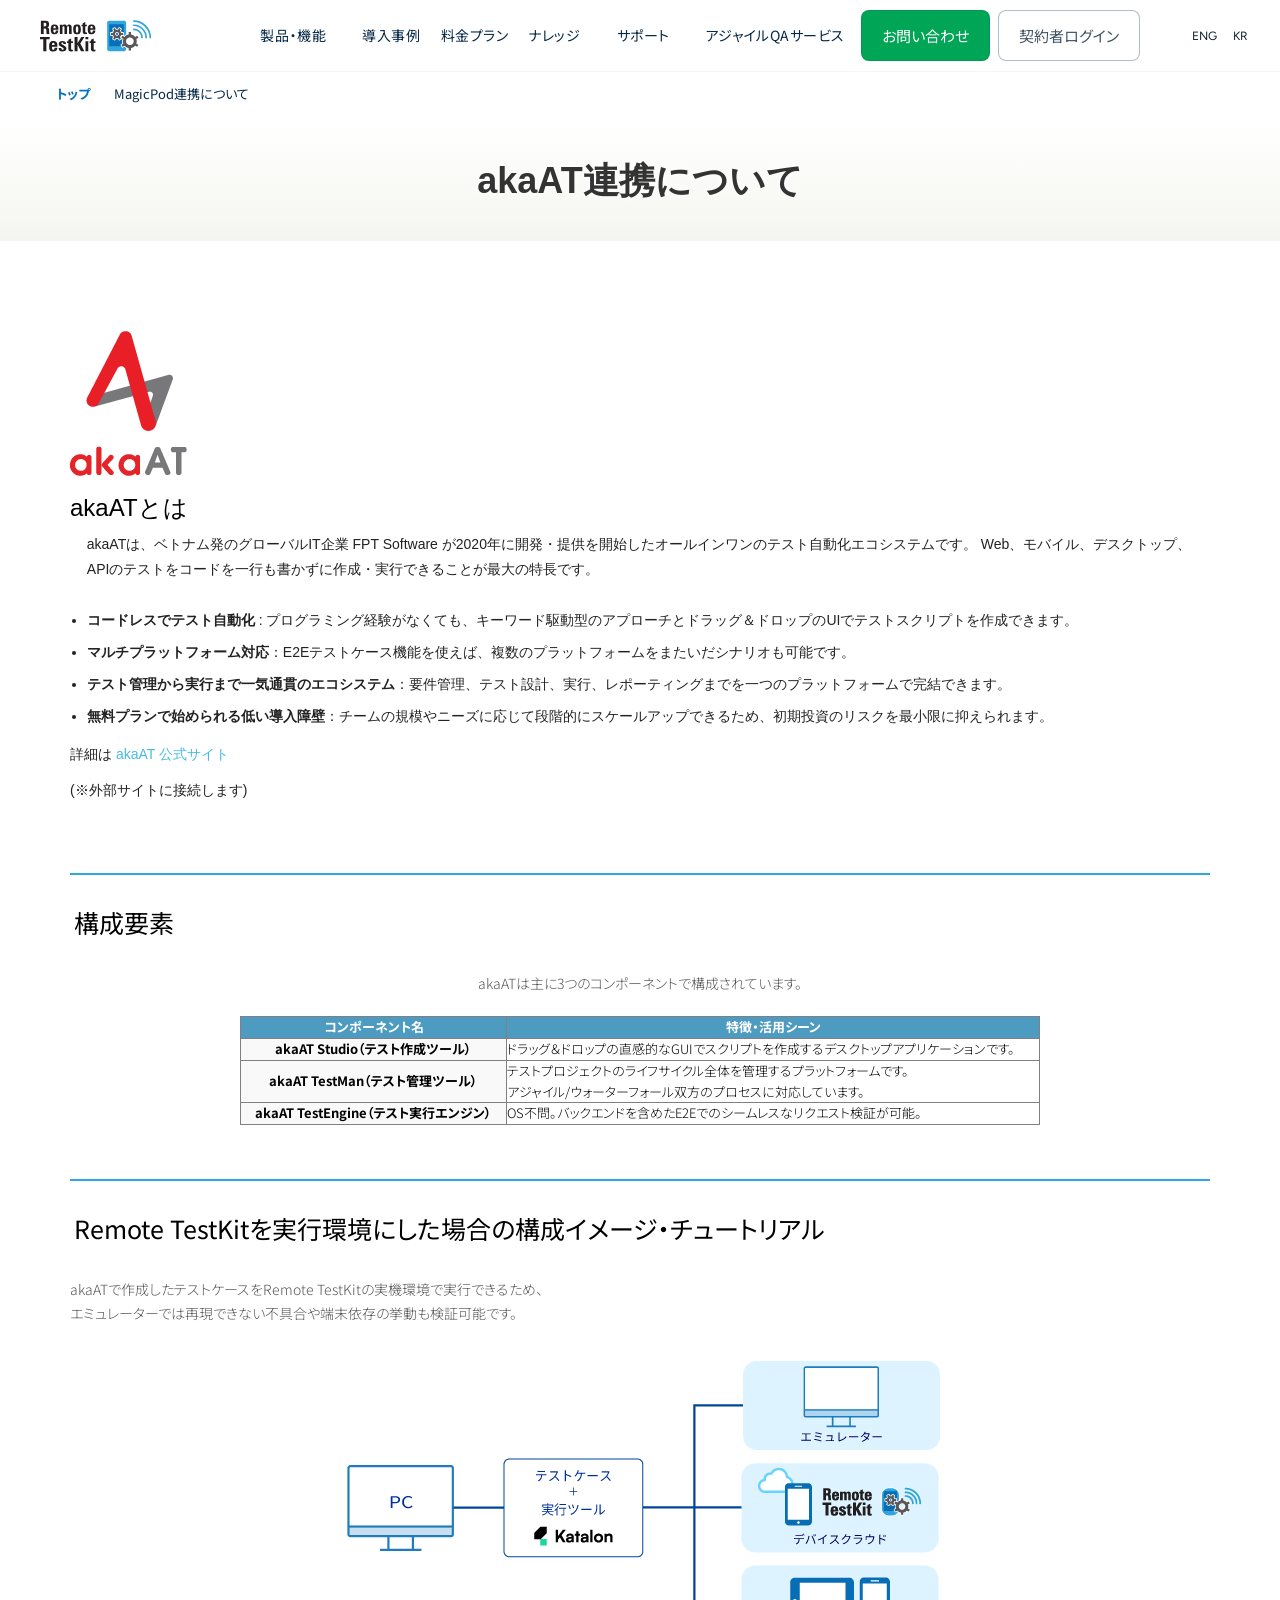
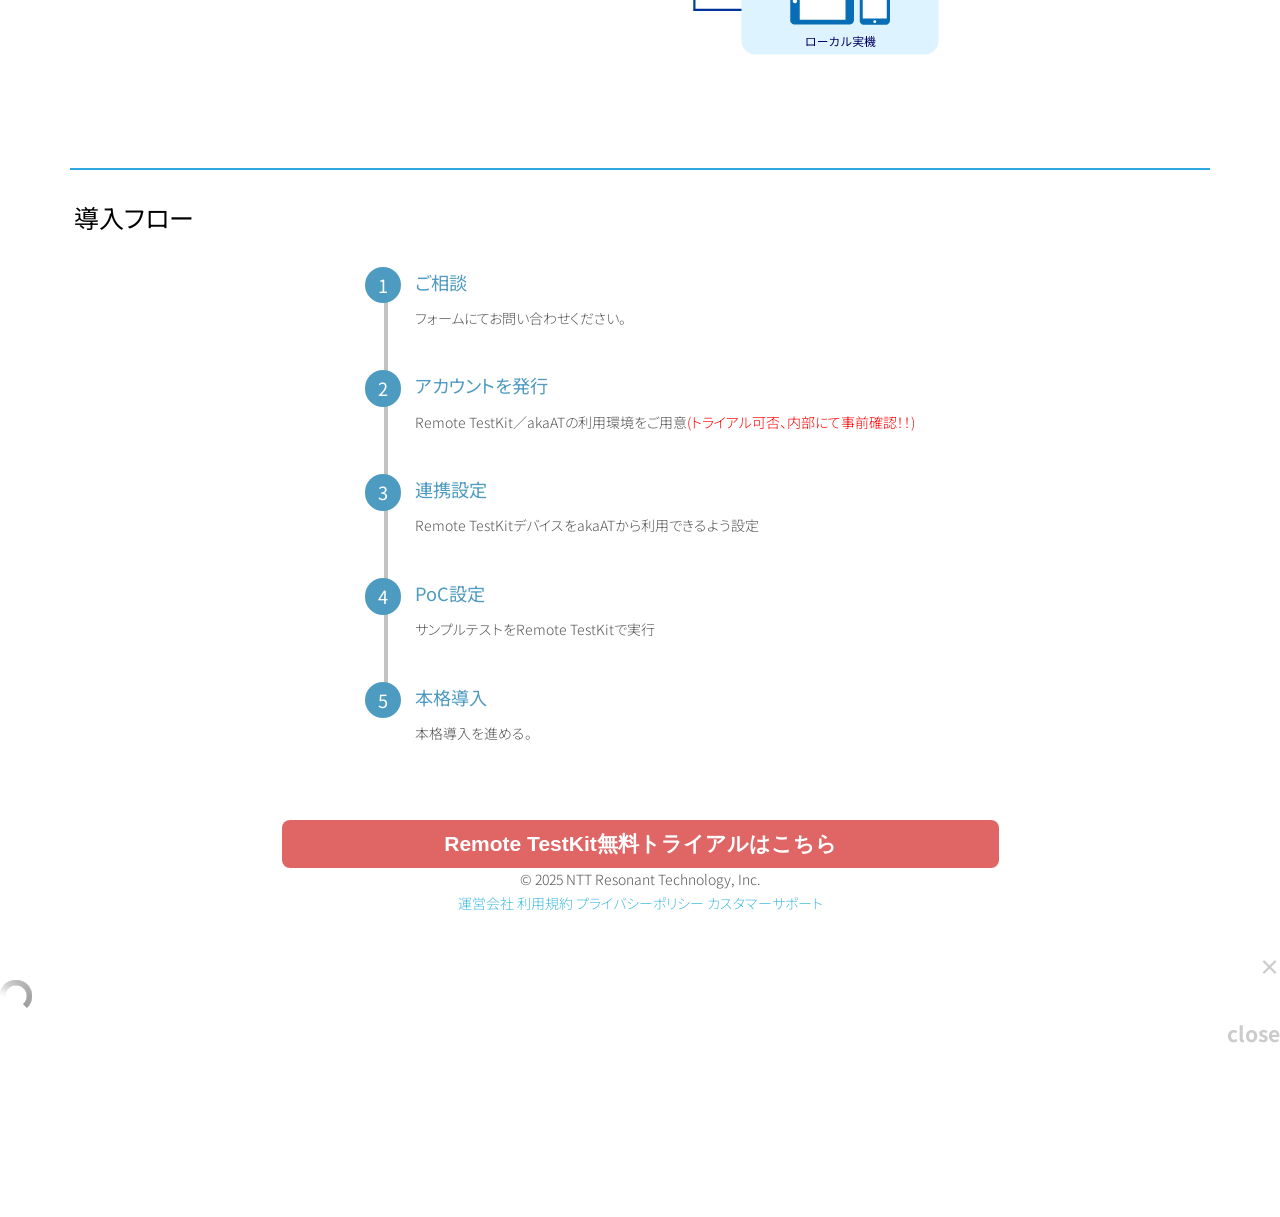
==== index.html @ 436e8474 "index.html にリネーム" ====
<!DOCTYPE html>
<!-- saved from url=(0085)https://appkitbox.com/magicpod%e9%80%a3%e6%90%ba%e3%81%ab%e3%81%a4%e3%81%84%e3%81%a6/ -->
<html lang="ja" class="ja js flexbox flexboxlegacy canvas canvastext webgl no-touch geolocation postmessage no-websqldatabase indexeddb hashchange history draganddrop websockets rgba hsla multiplebgs backgroundsize borderimage borderradius boxshadow textshadow opacity cssanimations csscolumns cssgradients cssreflections csstransforms csstransforms3d csstransitions fontface generatedcontent video audio localstorage sessionstorage webworkers no-applicationcache svg inlinesvg smil svgclippaths" style=""><head prefix="og: http://ogp.me/ns# fb: http://ogp.me/ns/fb# article: http://ogp.me/ns/article#"><meta http-equiv="Content-Type" content="text/html; charset=UTF-8">
<!-- Google Tag Manager -->
<script type="text/javascript" src="./akaAT連携について _ Remote TestKit_files/pd.js.ダウンロード"></script><script async="" src="./akaAT連携について _ Remote TestKit_files/clarity.js.ダウンロード"></script><script async="" src="./akaAT連携について _ Remote TestKit_files/0.8.41"></script><script async="" src="./akaAT連携について _ Remote TestKit_files/187213957"></script><script type="text/javascript" async="" src="./akaAT連携について _ Remote TestKit_files/js"></script><script type="text/javascript" async="" src="./akaAT連携について _ Remote TestKit_files/js(1)"></script><script type="text/javascript" async="" src="./akaAT連携について _ Remote TestKit_files/destination"></script><script type="text/javascript" async="" src="./akaAT連携について _ Remote TestKit_files/destination(1)"></script><script src="./akaAT連携について _ Remote TestKit_files/conversations-embed.js.ダウンロード" type="text/javascript" id="hubspot-messages-loader" data-loader="hs-scriptloader" data-hsjs-portal="46107860" data-hsjs-env="prod" data-hsjs-hublet="na1"></script><script src="./akaAT連携について _ Remote TestKit_files/46107860.js.ダウンロード" type="text/javascript" id="hs-analytics"></script><script src="./akaAT連携について _ Remote TestKit_files/web-interactives-embed.js.ダウンロード" type="text/javascript" id="hubspot-web-interactives-loader" crossorigin="anonymous" data-loader="hs-scriptloader" data-hsjs-portal="46107860" data-hsjs-env="prod" data-hsjs-hublet="na1"></script><script src="./akaAT連携について _ Remote TestKit_files/banner.js.ダウンロード" type="text/javascript" id="cookieBanner-46107860" data-cookieconsent="ignore" data-hs-ignore="true" data-loader="hs-scriptloader" data-hsjs-portal="46107860" data-hsjs-env="prod" data-hsjs-hublet="na1"></script><script src="./akaAT連携について _ Remote TestKit_files/fb.js.ダウンロード" type="text/javascript" id="hs-ads-pixel-46107860" data-ads-portal-id="46107860" data-ads-env="prod" data-loader="hs-scriptloader" data-hsjs-portal="46107860" data-hsjs-env="prod" data-hsjs-hublet="na1"></script><script type="text/javascript" async="" src="./akaAT連携について _ Remote TestKit_files/6c30570b.js.ダウンロード"></script><script async="" src="./akaAT連携について _ Remote TestKit_files/pixel.js.ダウンロード"></script><script async="" src="./akaAT連携について _ Remote TestKit_files/lv7d6keakw"></script><script src="./akaAT連携について _ Remote TestKit_files/3764869710409038" async=""></script><script src="./akaAT連携について _ Remote TestKit_files/300545954477905" async=""></script><script async="" src="./akaAT連携について _ Remote TestKit_files/fbevents.js.ダウンロード"></script><script type="text/javascript" async="" src="./akaAT連携について _ Remote TestKit_files/bat.js.ダウンロード"></script><script type="text/javascript" async="" src="./akaAT連携について _ Remote TestKit_files/analytics.js.ダウンロード"></script><script type="text/javascript" async="" src="./akaAT連携について _ Remote TestKit_files/js(2)"></script><script type="text/javascript" async="" src="./akaAT連携について _ Remote TestKit_files/js(3)"></script><script type="text/javascript" async="" src="./akaAT連携について _ Remote TestKit_files/pta.js.ダウンロード"></script><script type="text/javascript" async="" src="./akaAT連携について _ Remote TestKit_files/pts.js.ダウンロード"></script><script async="" src="./akaAT連携について _ Remote TestKit_files/tag.js.ダウンロード"></script><script async="" src="./akaAT連携について _ Remote TestKit_files/gtm.js.ダウンロード"></script><script>(function(w,d,s,l,i){w[l]=w[l]||[];w[l].push({'gtm.start':
new Date().getTime(),event:'gtm.js'});var f=d.getElementsByTagName(s)[0],
j=d.createElement(s),dl=l!='dataLayer'?'&l='+l:'';j.async=true;j.src=
'https://www.googletagmanager.com/gtm.js?id='+i+dl;f.parentNode.insertBefore(j,f);
})(window,document,'script','dataLayer','GTM-W7FRDHK');</script>
<!-- End Google Tag Manager -->




<meta name="twitter:site" content="@AppKitBox">
<meta name="twitter:card" content="summary">
<meta name="viewport" content="width=device-width, initial-scale=1">
<!-- <meta http-equiv="X-FRAME-OPTIONS" content="SAMEORIGIN"> -->



<link rel="stylesheet" href="./akaAT連携について _ Remote TestKit_files/font-awesome.min.css">
<link rel="stylesheet" href="./akaAT連携について _ Remote TestKit_files/colorbox.css">
<link rel="stylesheet" href="./akaAT連携について _ Remote TestKit_files/button.css">
<link rel="stylesheet" href="./akaAT連携について _ Remote TestKit_files/style.css" type="text/css">
<link rel="stylesheet" href="./akaAT連携について _ Remote TestKit_files/main.css">
<link rel="stylesheet" href="./akaAT連携について _ Remote TestKit_files/renew.css" type="text/css" media="all">
<link rel="stylesheet" href="./akaAT連携について _ Remote TestKit_files/table-sort-style.css">
<link rel="stylesheet" href="./akaAT連携について _ Remote TestKit_files/pages.css">
<link rel="stylesheet" href="./akaAT連携について _ Remote TestKit_files/common.css">
<link rel="stylesheet" media="print" href="./akaAT連携について _ Remote TestKit_files/print.css">



<script src="./akaAT連携について _ Remote TestKit_files/modernizr.js.ダウンロード"></script>
<script type="text/javascript">
window.onload = function(){
	var ifrm = document.getElementById('rtkkr').contentWindow;
	ifrm.postMessage({cmd:'getHeight'}, home_url( '/' ));
	document.getElementById('rtkkr').onload = function(){
		ifrm.postMessage({cmd:'getHeight'}, home_url( '/' ));
	};
};
window.addEventListener('message',function(e){
	if (e.data.cmd=='adjustHeight') {
		document.getElementById('rtkkr').style.height = e.data.height+'px';
	}
},false);
</script>
<!-- WP_HEAD -->

		<!-- All in One SEO 4.2.3.1 -->
		<title>akaAT連携について | Remote TestKit</title>
		<meta name="robots" content="max-image-preview:large">
		<link rel="canonical" href="https://appkitbox.com/magicpod%e9%80%a3%e6%90%ba%e3%81%ab%e3%81%a4%e3%81%84%e3%81%a6">
		<meta name="generator" content="All in One SEO (AIOSEO) 4.2.3.1 ">
		<meta property="og:locale" content="ja_JP">
		<meta property="og:site_name" content="Remote TestKit">
		<meta property="og:type" content="article">
		<meta property="og:title" content="MagicPod連携について | Remote TestKit">
		<meta property="og:url" content="https://appkitbox.com/magicpod%e9%80%a3%e6%90%ba%e3%81%ab%e3%81%a4%e3%81%84%e3%81%a6">
		<meta property="article:published_time" content="2025-10-07T10:10:45+00:00">
		<meta property="article:modified_time" content="2025-10-29T01:18:08+00:00">
		<meta name="twitter:card" content="summary">
		<meta name="twitter:title" content="MagicPod連携について | Remote TestKit">
		<meta name="twitter:image" content="https://appkitbox.com/wp-content/uploads/seo.png">
		<meta name="google" content="nositelinkssearchbox">
		<script type="application/ld+json" class="aioseo-schema">
			{"@context":"https:\/\/schema.org","@graph":[{"@type":"WebSite","@id":"https:\/\/appkitbox.com\/#website","url":"https:\/\/appkitbox.com\/","name":"Remote TestKit","description":"\u30b9\u30de\u30fc\u30c8\u30d5\u30a9\u30f3\u30a2\u30d7\u30ea\u958b\u767a\u3001\u753b\u9762\u30c1\u30a7\u30c3\u30af\u306e\u305f\u3081\u306e\u5b9f\u6a5f\u691c\u8a3c\u30b5\u30fc\u30d3\u30b9\u3067\u3059\u3002\u597d\u304d\u306a\u6642\u306b\u30b9\u30de\u30fc\u30c8\u30d5\u30a9\u30f3\u3092\u30ec\u30f3\u30bf\u30eb\u3057\u3066\u30c6\u30b9\u30c8\u3067\u304d\u307e\u3059\u3002","inLanguage":"ja","publisher":{"@id":"https:\/\/appkitbox.com\/#organization"}},{"@type":"Organization","@id":"https:\/\/appkitbox.com\/#organization","name":"Remote TestKit","url":"https:\/\/appkitbox.com\/"},{"@type":"BreadcrumbList","@id":"https:\/\/appkitbox.com\/magicpod%e9%80%a3%e6%90%ba%e3%81%ab%e3%81%a4%e3%81%84%e3%81%a6\/#breadcrumblist","itemListElement":[{"@type":"ListItem","@id":"https:\/\/appkitbox.com\/#listItem","position":1,"item":{"@type":"WebPage","@id":"https:\/\/appkitbox.com\/","name":"\u30db\u30fc\u30e0","description":"\u30af\u30e9\u30a6\u30c9\u4e0a\u3067\u5b9f\u6a5f\u30b9\u30de\u30db\u3092\u7c21\u5358\u30ec\u30f3\u30bf\u30eb\u3002\u30a2\u30d7\u30ea\u958b\u767a\u3001\u691c\u8a3c\u3001UI\u78ba\u8a8d\u3092\u5727\u5012\u7684\u306b\u52b9\u7387\u5316\uff01 \u7aef\u672b\u306e\u30b5\u30a6\u30f3\u30c9\u78ba\u8a8d\u30fb\u8907\u6570\u7aef\u672b\u3092\u4e26\u3079\u3066\u6bd4\u8f03\u53ef\u80fd\u30fb\u8907\u6570\u4eba\u3067\u540c\u6642\u30c7\u30b6\u30a4\u30f3\u78ba\u8a8d\u30fbPC\u30ad\u30fc\u30dc\u30fc\u30c9\u3067\u30b9\u30de\u30db\u64cd\u4f5c\u30fb\u30b5\u30a4\u30c8\u5168\u753b\u9762\u30ad\u30e3\u30d7\u30c1\u30e3\u30fb24\u6642\u9593365\u65e5\u3044\u3064\u3067\u3082\u691c\u8a3c\u3002","url":"https:\/\/appkitbox.com\/"},"nextItem":"https:\/\/appkitbox.com\/magicpod%e9%80%a3%e6%90%ba%e3%81%ab%e3%81%a4%e3%81%84%e3%81%a6\/#listItem"},{"@type":"ListItem","@id":"https:\/\/appkitbox.com\/magicpod%e9%80%a3%e6%90%ba%e3%81%ab%e3%81%a4%e3%81%84%e3%81%a6\/#listItem","position":2,"item":{"@type":"WebPage","@id":"https:\/\/appkitbox.com\/magicpod%e9%80%a3%e6%90%ba%e3%81%ab%e3%81%a4%e3%81%84%e3%81%a6\/","name":"MagicPod\u9023\u643a\u306b\u3064\u3044\u3066","url":"https:\/\/appkitbox.com\/magicpod%e9%80%a3%e6%90%ba%e3%81%ab%e3%81%a4%e3%81%84%e3%81%a6\/"},"previousItem":"https:\/\/appkitbox.com\/#listItem"}]},{"@type":"WebPage","@id":"https:\/\/appkitbox.com\/magicpod%e9%80%a3%e6%90%ba%e3%81%ab%e3%81%a4%e3%81%84%e3%81%a6\/#webpage","url":"https:\/\/appkitbox.com\/magicpod%e9%80%a3%e6%90%ba%e3%81%ab%e3%81%a4%e3%81%84%e3%81%a6\/","name":"MagicPod\u9023\u643a\u306b\u3064\u3044\u3066 | Remote TestKit","inLanguage":"ja","isPartOf":{"@id":"https:\/\/appkitbox.com\/#website"},"breadcrumb":{"@id":"https:\/\/appkitbox.com\/magicpod%e9%80%a3%e6%90%ba%e3%81%ab%e3%81%a4%e3%81%84%e3%81%a6\/#breadcrumblist"},"datePublished":"2025-10-07T10:10:45+09:00","dateModified":"2025-10-29T01:18:08+09:00"}]}
		</script>
		<!-- All in One SEO -->

<link rel="dns-prefetch" href="https://js.hs-scripts.com/">
<link rel="dns-prefetch" href="https://ajax.googleapis.com/">
<link rel="dns-prefetch" href="https://code.jquery.com/">
<link rel="dns-prefetch" href="https://s.w.org/">
<script type="text/javascript">
window._wpemojiSettings = {"baseUrl":"https:\/\/s.w.org\/images\/core\/emoji\/14.0.0\/72x72\/","ext":".png","svgUrl":"https:\/\/s.w.org\/images\/core\/emoji\/14.0.0\/svg\/","svgExt":".svg","source":{"concatemoji":"https:\/\/appkitbox.com\/wp-includes\/js\/wp-emoji-release.min.js?ver=6.0.11"}};
/*! This file is auto-generated */
!function(e,a,t){var n,r,o,i=a.createElement("canvas"),p=i.getContext&&i.getContext("2d");function s(e,t){var a=String.fromCharCode,e=(p.clearRect(0,0,i.width,i.height),p.fillText(a.apply(this,e),0,0),i.toDataURL());return p.clearRect(0,0,i.width,i.height),p.fillText(a.apply(this,t),0,0),e===i.toDataURL()}function c(e){var t=a.createElement("script");t.src=e,t.defer=t.type="text/javascript",a.getElementsByTagName("head")[0].appendChild(t)}for(o=Array("flag","emoji"),t.supports={everything:!0,everythingExceptFlag:!0},r=0;r<o.length;r++)t.supports[o[r]]=function(e){if(!p||!p.fillText)return!1;switch(p.textBaseline="top",p.font="600 32px Arial",e){case"flag":return s([127987,65039,8205,9895,65039],[127987,65039,8203,9895,65039])?!1:!s([55356,56826,55356,56819],[55356,56826,8203,55356,56819])&&!s([55356,57332,56128,56423,56128,56418,56128,56421,56128,56430,56128,56423,56128,56447],[55356,57332,8203,56128,56423,8203,56128,56418,8203,56128,56421,8203,56128,56430,8203,56128,56423,8203,56128,56447]);case"emoji":return!s([129777,127995,8205,129778,127999],[129777,127995,8203,129778,127999])}return!1}(o[r]),t.supports.everything=t.supports.everything&&t.supports[o[r]],"flag"!==o[r]&&(t.supports.everythingExceptFlag=t.supports.everythingExceptFlag&&t.supports[o[r]]);t.supports.everythingExceptFlag=t.supports.everythingExceptFlag&&!t.supports.flag,t.DOMReady=!1,t.readyCallback=function(){t.DOMReady=!0},t.supports.everything||(n=function(){t.readyCallback()},a.addEventListener?(a.addEventListener("DOMContentLoaded",n,!1),e.addEventListener("load",n,!1)):(e.attachEvent("onload",n),a.attachEvent("onreadystatechange",function(){"complete"===a.readyState&&t.readyCallback()})),(e=t.source||{}).concatemoji?c(e.concatemoji):e.wpemoji&&e.twemoji&&(c(e.twemoji),c(e.wpemoji)))}(window,document,window._wpemojiSettings);
</script><script src="./akaAT連携について _ Remote TestKit_files/wp-emoji-release.min.js.ダウンロード" type="text/javascript" defer=""></script>
<style type="text/css">
img.wp-smiley,
img.emoji {
	display: inline !important;
	border: none !important;
	box-shadow: none !important;
	height: 1em !important;
	width: 1em !important;
	margin: 0 0.07em !important;
	vertical-align: -0.1em !important;
	background: none !important;
	padding: 0 !important;
}
</style>
	<link rel="stylesheet" id="cmn-css" href="./akaAT連携について _ Remote TestKit_files/common(1).css" type="text/css" media="all">
<link rel="stylesheet" id="wp-block-library-css" href="./akaAT連携について _ Remote TestKit_files/style.min.css" type="text/css" media="all">
<style id="global-styles-inline-css" type="text/css">
body{--wp--preset--color--black: #000000;--wp--preset--color--cyan-bluish-gray: #abb8c3;--wp--preset--color--white: #ffffff;--wp--preset--color--pale-pink: #f78da7;--wp--preset--color--vivid-red: #cf2e2e;--wp--preset--color--luminous-vivid-orange: #ff6900;--wp--preset--color--luminous-vivid-amber: #fcb900;--wp--preset--color--light-green-cyan: #7bdcb5;--wp--preset--color--vivid-green-cyan: #00d084;--wp--preset--color--pale-cyan-blue: #8ed1fc;--wp--preset--color--vivid-cyan-blue: #0693e3;--wp--preset--color--vivid-purple: #9b51e0;--wp--preset--gradient--vivid-cyan-blue-to-vivid-purple: linear-gradient(135deg,rgba(6,147,227,1) 0%,rgb(155,81,224) 100%);--wp--preset--gradient--light-green-cyan-to-vivid-green-cyan: linear-gradient(135deg,rgb(122,220,180) 0%,rgb(0,208,130) 100%);--wp--preset--gradient--luminous-vivid-amber-to-luminous-vivid-orange: linear-gradient(135deg,rgba(252,185,0,1) 0%,rgba(255,105,0,1) 100%);--wp--preset--gradient--luminous-vivid-orange-to-vivid-red: linear-gradient(135deg,rgba(255,105,0,1) 0%,rgb(207,46,46) 100%);--wp--preset--gradient--very-light-gray-to-cyan-bluish-gray: linear-gradient(135deg,rgb(238,238,238) 0%,rgb(169,184,195) 100%);--wp--preset--gradient--cool-to-warm-spectrum: linear-gradient(135deg,rgb(74,234,220) 0%,rgb(151,120,209) 20%,rgb(207,42,186) 40%,rgb(238,44,130) 60%,rgb(251,105,98) 80%,rgb(254,248,76) 100%);--wp--preset--gradient--blush-light-purple: linear-gradient(135deg,rgb(255,206,236) 0%,rgb(152,150,240) 100%);--wp--preset--gradient--blush-bordeaux: linear-gradient(135deg,rgb(254,205,165) 0%,rgb(254,45,45) 50%,rgb(107,0,62) 100%);--wp--preset--gradient--luminous-dusk: linear-gradient(135deg,rgb(255,203,112) 0%,rgb(199,81,192) 50%,rgb(65,88,208) 100%);--wp--preset--gradient--pale-ocean: linear-gradient(135deg,rgb(255,245,203) 0%,rgb(182,227,212) 50%,rgb(51,167,181) 100%);--wp--preset--gradient--electric-grass: linear-gradient(135deg,rgb(202,248,128) 0%,rgb(113,206,126) 100%);--wp--preset--gradient--midnight: linear-gradient(135deg,rgb(2,3,129) 0%,rgb(40,116,252) 100%);--wp--preset--duotone--dark-grayscale: url('#wp-duotone-dark-grayscale');--wp--preset--duotone--grayscale: url('#wp-duotone-grayscale');--wp--preset--duotone--purple-yellow: url('#wp-duotone-purple-yellow');--wp--preset--duotone--blue-red: url('#wp-duotone-blue-red');--wp--preset--duotone--midnight: url('#wp-duotone-midnight');--wp--preset--duotone--magenta-yellow: url('#wp-duotone-magenta-yellow');--wp--preset--duotone--purple-green: url('#wp-duotone-purple-green');--wp--preset--duotone--blue-orange: url('#wp-duotone-blue-orange');--wp--preset--font-size--small: 13px;--wp--preset--font-size--medium: 20px;--wp--preset--font-size--large: 36px;--wp--preset--font-size--x-large: 42px;}.has-black-color{color: var(--wp--preset--color--black) !important;}.has-cyan-bluish-gray-color{color: var(--wp--preset--color--cyan-bluish-gray) !important;}.has-white-color{color: var(--wp--preset--color--white) !important;}.has-pale-pink-color{color: var(--wp--preset--color--pale-pink) !important;}.has-vivid-red-color{color: var(--wp--preset--color--vivid-red) !important;}.has-luminous-vivid-orange-color{color: var(--wp--preset--color--luminous-vivid-orange) !important;}.has-luminous-vivid-amber-color{color: var(--wp--preset--color--luminous-vivid-amber) !important;}.has-light-green-cyan-color{color: var(--wp--preset--color--light-green-cyan) !important;}.has-vivid-green-cyan-color{color: var(--wp--preset--color--vivid-green-cyan) !important;}.has-pale-cyan-blue-color{color: var(--wp--preset--color--pale-cyan-blue) !important;}.has-vivid-cyan-blue-color{color: var(--wp--preset--color--vivid-cyan-blue) !important;}.has-vivid-purple-color{color: var(--wp--preset--color--vivid-purple) !important;}.has-black-background-color{background-color: var(--wp--preset--color--black) !important;}.has-cyan-bluish-gray-background-color{background-color: var(--wp--preset--color--cyan-bluish-gray) !important;}.has-white-background-color{background-color: var(--wp--preset--color--white) !important;}.has-pale-pink-background-color{background-color: var(--wp--preset--color--pale-pink) !important;}.has-vivid-red-background-color{background-color: var(--wp--preset--color--vivid-red) !important;}.has-luminous-vivid-orange-background-color{background-color: var(--wp--preset--color--luminous-vivid-orange) !important;}.has-luminous-vivid-amber-background-color{background-color: var(--wp--preset--color--luminous-vivid-amber) !important;}.has-light-green-cyan-background-color{background-color: var(--wp--preset--color--light-green-cyan) !important;}.has-vivid-green-cyan-background-color{background-color: var(--wp--preset--color--vivid-green-cyan) !important;}.has-pale-cyan-blue-background-color{background-color: var(--wp--preset--color--pale-cyan-blue) !important;}.has-vivid-cyan-blue-background-color{background-color: var(--wp--preset--color--vivid-cyan-blue) !important;}.has-vivid-purple-background-color{background-color: var(--wp--preset--color--vivid-purple) !important;}.has-black-border-color{border-color: var(--wp--preset--color--black) !important;}.has-cyan-bluish-gray-border-color{border-color: var(--wp--preset--color--cyan-bluish-gray) !important;}.has-white-border-color{border-color: var(--wp--preset--color--white) !important;}.has-pale-pink-border-color{border-color: var(--wp--preset--color--pale-pink) !important;}.has-vivid-red-border-color{border-color: var(--wp--preset--color--vivid-red) !important;}.has-luminous-vivid-orange-border-color{border-color: var(--wp--preset--color--luminous-vivid-orange) !important;}.has-luminous-vivid-amber-border-color{border-color: var(--wp--preset--color--luminous-vivid-amber) !important;}.has-light-green-cyan-border-color{border-color: var(--wp--preset--color--light-green-cyan) !important;}.has-vivid-green-cyan-border-color{border-color: var(--wp--preset--color--vivid-green-cyan) !important;}.has-pale-cyan-blue-border-color{border-color: var(--wp--preset--color--pale-cyan-blue) !important;}.has-vivid-cyan-blue-border-color{border-color: var(--wp--preset--color--vivid-cyan-blue) !important;}.has-vivid-purple-border-color{border-color: var(--wp--preset--color--vivid-purple) !important;}.has-vivid-cyan-blue-to-vivid-purple-gradient-background{background: var(--wp--preset--gradient--vivid-cyan-blue-to-vivid-purple) !important;}.has-light-green-cyan-to-vivid-green-cyan-gradient-background{background: var(--wp--preset--gradient--light-green-cyan-to-vivid-green-cyan) !important;}.has-luminous-vivid-amber-to-luminous-vivid-orange-gradient-background{background: var(--wp--preset--gradient--luminous-vivid-amber-to-luminous-vivid-orange) !important;}.has-luminous-vivid-orange-to-vivid-red-gradient-background{background: var(--wp--preset--gradient--luminous-vivid-orange-to-vivid-red) !important;}.has-very-light-gray-to-cyan-bluish-gray-gradient-background{background: var(--wp--preset--gradient--very-light-gray-to-cyan-bluish-gray) !important;}.has-cool-to-warm-spectrum-gradient-background{background: var(--wp--preset--gradient--cool-to-warm-spectrum) !important;}.has-blush-light-purple-gradient-background{background: var(--wp--preset--gradient--blush-light-purple) !important;}.has-blush-bordeaux-gradient-background{background: var(--wp--preset--gradient--blush-bordeaux) !important;}.has-luminous-dusk-gradient-background{background: var(--wp--preset--gradient--luminous-dusk) !important;}.has-pale-ocean-gradient-background{background: var(--wp--preset--gradient--pale-ocean) !important;}.has-electric-grass-gradient-background{background: var(--wp--preset--gradient--electric-grass) !important;}.has-midnight-gradient-background{background: var(--wp--preset--gradient--midnight) !important;}.has-small-font-size{font-size: var(--wp--preset--font-size--small) !important;}.has-medium-font-size{font-size: var(--wp--preset--font-size--medium) !important;}.has-large-font-size{font-size: var(--wp--preset--font-size--large) !important;}.has-x-large-font-size{font-size: var(--wp--preset--font-size--x-large) !important;}
</style>
<link rel="stylesheet" id="contact-form-7-css" href="./akaAT連携について _ Remote TestKit_files/styles.css" type="text/css" media="all">
<script type="text/javascript" src="./akaAT連携について _ Remote TestKit_files/jquery.min.js.ダウンロード" id="jquery-js"></script>
<script type="text/javascript" src="./akaAT連携について _ Remote TestKit_files/common.js.ダウンロード" id="cmn-js"></script>
<script type="text/javascript" src="./akaAT連携について _ Remote TestKit_files/jquery-migrate-3.1.0.min.js.ダウンロード" id="jquery-migrate-js"></script>
<link rel="https://api.w.org/" href="https://appkitbox.com/wp-json/"><link rel="alternate" type="application/json" href="https://appkitbox.com/wp-json/wp/v2/pages/485871"><link rel="EditURI" type="application/rsd+xml" title="RSD" href="https://appkitbox.com/xmlrpc.php?rsd">
<link rel="wlwmanifest" type="application/wlwmanifest+xml" href="https://appkitbox.com/wp-includes/wlwmanifest.xml"> 
<meta name="generator" content="WordPress 6.0.11">
<link rel="shortlink" href="https://appkitbox.com/?p=485871">
<link rel="alternate" type="application/json+oembed" href="https://appkitbox.com/wp-json/oembed/1.0/embed?url=https%3A%2F%2Fappkitbox.com%2Fmagicpod%25e9%2580%25a3%25e6%2590%25ba%25e3%2581%25ab%25e3%2581%25a4%25e3%2581%2584%25e3%2581%25a6%2F">
<link rel="alternate" type="text/xml+oembed" href="https://appkitbox.com/wp-json/oembed/1.0/embed?url=https%3A%2F%2Fappkitbox.com%2Fmagicpod%25e9%2580%25a3%25e6%2590%25ba%25e3%2581%25ab%25e3%2581%25a4%25e3%2581%2584%25e3%2581%25a6%2F&amp;format=xml">
			<!-- DO NOT COPY THIS SNIPPET! Start of Page Analytics Tracking for HubSpot WordPress plugin v11.1.11-->
			<script class="hsq-set-content-id" data-content-id="standard-page">
				var _hsq = _hsq || [];
				_hsq.push(["setContentType", "standard-page"]);
			</script>
			<!-- DO NOT COPY THIS SNIPPET! End of Page Analytics Tracking for HubSpot WordPress plugin -->
			
<!-- BEGIN: WP Social Bookmarking Light HEAD -->
<style type="text/css">.wp_social_bookmarking_light{
    border: none;
    padding: 0;
    margin: 0 auto;
}
.wp_social_bookmarking_light .wsbl_facebook {}
.wp_social_bookmarking_light .wsbl_facebook a {
  display: inline-block;
  width: 32px;
  height: 32px;
  background: url(/wp-content/themes/testkit-jp/shared/images/common/facebook.svg) no-repeat center;
}
.wp_social_bookmarking_light .wsbl_twitter {}
.wp_social_bookmarking_light .wsbl_twitter a {
  display: inline-block;
  width: 32px;
  height: 32px;
  background: url(/wp-content/themes/testkit-jp/shared/images/common/x.svg) no-repeat center;
}
.wp_social_bookmarking_light .wsbl_facebook img,
.wp_social_bookmarking_light .wsbl_twitter img {
  display: none;
}
.wp_social_bookmarking_light div{
    float: left !important;
    border: 0 !important;
    padding: 0 !important;
    margin: 0 5px 0px 0 !important;
    min-height: 30px !important;
    line-height: 18px !important;
    text-indent: 0 !important;
}
.wp_social_bookmarking_light img{
    border: 0 !important;
    padding: 0;
    margin: 0;
    vertical-align: top !important;
}
.wp_social_bookmarking_light_clear{
    clear: both !important;
}
#fb-root{
    display: none;
}
.wsbl_facebook_like iframe{
    max-width: none !important;
}
.wsbl_pinterest a{
    border: 0px !important;
}
</style>
<!-- END: WP Social Bookmarking Light HEAD -->
<!-- WP_HEAD -->

<script src="./akaAT連携について _ Remote TestKit_files/tag" async=""></script><script src="./akaAT連携について _ Remote TestKit_files/187052028.js.ダウンロード" type="text/javascript" async="" data-ueto="ueto_ba023ee532"></script><script src="./akaAT連携について _ Remote TestKit_files/187213957.js.ダウンロード" type="text/javascript" async="" data-ueto="ueto_78d0136799"></script><style id="_goober"> .go2933276541{position:fixed;display:block;width:100%;height:0px;margin:0px;padding:0px;overflow:visible;transform-style:preserve-3d;background:transparent;backface-visibility:hidden;pointer-events:none;left:0px;z-index:9998;}.go2369186930{top:0px;z-index:9999;height:100%;width:100%;}.go1348078617{bottom:0px;}.go2417249464{position:fixed;z-index:9989;}.go3921366393{left:0;bottom:0;}.go3967842156{right:0;bottom:0;}.go613305155{left:0;top:0;}.go471583506{right:0;top:0;}.go3670563033{position:relative;overflow:hidden;display:none;}.go1041095097{display:block;}.go1632949049{position:absolute;pointer-events:none;width:101vw;height:101vh;background:rgba(0,0,0,0.7);opacity:0;z-index:-1;}.go2512015367{z-index:99998;opacity:0.8;visibility:visible;pointer-events:all;cursor:pointer;}.go1432718904{overflow:hidden;}.go812842568{display:block !important;position:static !important;box-sizing:border-box !important;background:transparent !important;border:none;min-height:0px !important;max-height:none !important;margin:0px;padding:0px !important;height:100% !important;width:1px !important;max-width:100% !important;min-width:100% !important;}.go3064412225{z-index:99999;visibility:hidden;position:absolute;inset:50vh auto auto 50%;left:50%;top:50%;transform:translate(-50%,-50%) translateY(100vh);pointer-events:none;max-height:95%;max-width:95%;}.go1656994552{pointer-events:auto !important;visibility:visible;transform:translate(-50%,-50%) translateY(0);transition:transform 0.75s linear(0,0.006,0.023 2.2%,0.096 4.8%,0.532 15.4%,0.72 21%,0.793,0.853 26.7%,0.902,0.941,0.968 36.2%,0.987 39.7%,1 43.7%,1.007 48.3%,1.009 55.3%,1.002 78.2%,1 );}.go456419034{transition:opacity 0.3s ease-in;}.go3128134379{pointer-events:auto !important;visibility:visible !important;max-height:95vh !important;transition:max-height 1s ease-in;}.go494047706{z-index:9999;width:100%;max-height:95%;position:fixed;visibility:hidden;}.go2481764524{z-index:9999;width:100%;max-height:95%;position:fixed;visibility:hidden;bottom:0px;}.go2685733372{visibility:hidden;}.go2985984737{visibility:visible !important;}.go3281949485{pointer-events:auto !important;visibility:visible !important;max-height:95vh !important;transform:none !important;}.go3508454897{z-index:9999;width:100%;max-height:95%;position:fixed;visibility:hidden;transition:transform 1s linear(0,0.006,0.022 2.3%,0.091 5.1%,0.18 7.6%,0.508 16.3%,0.607,0.691,0.762,0.822 28.4%,0.872,0.912 35.1%,0.944 38.9%,0.968 43%,0.985 47.6%,0.996 53.1%,1.001 58.4%,1.003 65.1%,1 );}.go988075951{z-index:9999;position:fixed;left:10px;top:10px;max-height:95vh !important;max-width:95%;visibility:hidden;}.go2699082514{z-index:9999;position:fixed;right:10px;top:10px;max-height:95vh !important;max-width:95%;visibility:hidden;}.go1595992025{z-index:9999;position:fixed;left:10px;bottom:10px;max-height:95vh !important;max-width:95%;visibility:hidden;}.go1222083472{z-index:9999;position:fixed;right:10px;bottom:10px;max-height:95vh !important;max-width:95%;visibility:hidden;}.go722322694{transition:none !important;}.go26732895{cursor:pointer;}.go2083580917{display:flex;justify-content:center;align-items:center;}</style><style type="text/css">html.hs-messages-widget-open.hs-messages-mobile,html.hs-messages-widget-open.hs-messages-mobile body{overflow:hidden!important;position:relative!important}html.hs-messages-widget-open.hs-messages-mobile body{height:100%!important;margin:0!important}#hubspot-messages-iframe-container{display:initial!important;z-index:2147483647;position:fixed!important;bottom:0!important}#hubspot-messages-iframe-container:hover .hs-drag-handle--v2--widget-open--left,#hubspot-messages-iframe-container:hover .hs-drag-handle--v2--widget-open--right{display:flex!important}#hubspot-messages-iframe-container.widget-align-left{left:0!important}#hubspot-messages-iframe-container.widget-align-right{right:0!important}#hubspot-messages-iframe-container.internal{z-index:1016}#hubspot-messages-iframe-container.internal iframe{min-width:108px}#hubspot-messages-iframe-container .hs-shadow-container{display:initial!important;z-index:-1;position:absolute;width:0;height:0;bottom:0;content:""}#hubspot-messages-iframe-container .hs-shadow-container.internal{display:none!important}#hubspot-messages-iframe-container .hs-shadow-container.active{width:400px;height:400px}#hubspot-messages-iframe-container iframe{display:initial!important;width:100%!important;height:100%!important;border:none!important;position:absolute!important;bottom:0!important;right:0!important;background:transparent!important}#hubspot-messages-iframe-container .hs-drag-handle--v2--widget-open--right{bottom:20px;left:-5px;display:none!important}#hubspot-messages-iframe-container .hs-drag-handle--v2--widget-open--left{bottom:20px;right:-5px;display:none!important}.hs-drag-handle{position:absolute;cursor:grab;height:60px;display:none;align-items:center;transition:opacity .5s ease;transition-delay:.5s;opacity:1}.hs-drag-handle--v1--right{right:82px;bottom:16px}.hs-drag-handle--v1--left{left:82px;bottom:16px}.hs-drag-handle--v2--icon-launcher--right{bottom:23px;left:15px}.hs-drag-handle--v2--icon-launcher--left{bottom:23px;right:15px}.hs-drag-handle--v2--ask-me-anything-launcher--right{bottom:20px;left:10px}.hs-drag-handle--v2--ask-me-anything-launcher--left{bottom:20px;right:10px}.hs-drag-handle--v2--hidden--left,.hs-drag-handle--v2--hidden--right{opacity:0!important;pointer-events:none!important;transition:none!important}.hs-drag-overlay{position:absolute;top:0;left:0;right:0;bottom:0;user-select:none;z-index:999;display:none}</style><script type="text/javascript" async="" src="./akaAT連携について _ Remote TestKit_files/f.txt"></script><script type="text/javascript" async="" src="./akaAT連携について _ Remote TestKit_files/f(1).txt"></script><script type="text/javascript" src="./akaAT連携について _ Remote TestKit_files/analytics"></script></head>

<body class="page-template-default page page-id-485871 magicpod%e9%80%a3%e6%90%ba%e3%81%ab%e3%81%a4%e3%81%84%e3%81%a6 "><div id="hs-web-interactives-top-push-anchor" class="go3670563033"></div>

<!-- Google Tag Manager (noscript) -->
<noscript><iframe src="https://www.googletagmanager.com/ns.html?id=GTM-W7FRDHK"
height="0" width="0" style="display:none;visibility:hidden"></iframe></noscript>
<!-- End Google Tag Manager (noscript) -->

<header>
    <div class="header-top">
        <h1><a href="https://appkitbox.com/"><img src="./akaAT連携について _ Remote TestKit_files/logo.svg" width="112" height="32" alt="アプリ開発やサイト制作のスマホ端末実機検証・テスト-Remote TestKit"></a></h1>
        <div class="header-spmenu-btn"><span></span></div>
        <nav>
            <ul class="header-menu">
                <li>
                    <span>製品・機能</span>
                    <ul>
                        <li><a href="https://appkitbox.com/spec/">製品概要・機能</a></li>
                        <li><a href="https://appkitbox.com/devicelist/">ご利用可能な端末</a></li>
                        <li><a href="https://appkitbox.com/usecase/">活用シーンから探す</a></li>
                    </ul>
                </li>
                <li><a href="https://appkitbox.com/case_study/">導入事例</a></li>
                <li><a href="https://appkitbox.com/price/">料金プラン</a></li>
                <li>
                    <span>ナレッジ</span>
                    <ul>
                        <li><a href="https://appkitbox.com/useful_column/">お役立ちコラム</a></li>
                        <li><a href="https://appkitbox.com/event/">イベント・セミナー</a></li>
                    </ul>
                </li>
                <li>
                    <span>サポート</span>
                    <ul>
                        <li><a href="https://appkitbox.com/doc/">ご利用マニュアル</a></li>
                        <li><a href="https://appkitbox.com/faq/">よくあるご質問</a></li>
                        <li><a href="https://appkitbox.com/blog/category/news/">お知らせ</a></li>
                    </ul>
                </li>
                <li><a href="https://appkitbox.com/agile_qa_service/">アジャイルQAサービス</a></li>
            </ul>
            <ul class="header-action">
                <li><a href="https://appkitbox.com/recommend-plan/">お問い合わせ</a></li>
                <li><a href="https://webapp.appkitbox.com/">契約者ログイン</a></li>
            </ul>
            <div class="header-search">
                <form role="search" method="get" action="https://appkitbox.com/">
                    <div><input type="text" name="s" placeholder="キーワードで検索"></div>
                    <i></i>
                </form>
            </div>
            <ul class="header-language">
                <li><a href="https://appkitbox.com/en">ENG</a></li>
                <li><a href="https://remotetestkit.kr/">KR</a></li>
            </ul>
        </nav>
    </div>
    </header>    

<article id="main-content" class="renewal_ttl">
  <nav class="breadcrumbs">
  <!-- Breadcrumb NavXT 7.1.0 -->
<span property="itemListElement" typeof="ListItem"><a property="item" typeof="WebPage" title="Go to Remote TestKit." href="https://appkitbox.com/" class="home"><span property="name">トップ</span></a><meta property="position" content="1"></span><i></i><span property="itemListElement" typeof="ListItem"><span property="name" class="post post-page current-item">MagicPod連携について</span><meta property="url" content="https://appkitbox.com/magicpod%e9%80%a3%e6%90%ba%e3%81%ab%e3%81%a4%e3%81%84%e3%81%a6/"><meta property="position" content="2"></span>  </nav>
<section class="cover-images type-page ">
  <div class="container">
    <div class="inner">
      <h2 class="title">akaAT連携について</h2>
          </div>
  </div>
</section>
  <div class="wrap">
    <div class="container">
            <div class="row">
        <article class="main entry-contents col-md-9">

          <div id="post-485871" class="post-485871 page type-page status-publish hentry">

<br><br>
<!-- ===================== -->
<!-- 全体フォント・カラー統一 -->
<!-- ===================== -->
<div style="font-family: &#39;Segoe UI&#39;, sans-serif; font-size: 14px; line-height: 1.8; color: #222;">

  <!-- ===================== -->
  <!-- 2カラム構成（ロゴ＋MagicPod説明） -->
  <!-- ===================== -->
  <div style="
    display: flex;
    flex-wrap: wrap;
    align-items: flex-start; /* ← 上端を揃える */
    justify-content: space-between;
    gap: 24px;
    margin-bottom: 40px;
  ">

    <!-- 左：ロゴ＋説明文 -->
    <div style="flex: 1 1 45%; min-width: 300px;">
      <!-- ロゴ（左上） -->
      <div style="margin-bottom: 12px;">
        <img src="./akaAT連携について _ Remote TestKit_files/akaAT-1.png" alt="akaAT ロゴ" width="160" style="max-width: 100%; height: auto; display: block;">
      </div>

      <h4 style="margin: 0 0 8px; font-weight: 400; color: #000;">akaATとは</h4>
      <ul style="margin: 0; padding-left: 1.2em;">
        akaATは、ベトナム発のグローバルIT企業 FPT Software が2020年に開発・提供を開始したオールインワンのテスト自動化エコシステムです。
        Web、モバイル、デスクトップ、APIのテストをコードを一行も書かずに作成・実行できることが最大の特長です。</br>
        </br>
        <li><b>コードレスでテスト自動化</b> : プログラミング経験がなくても、キーワード駆動型のアプローチとドラッグ＆ドロップのUIでテストスクリプトを作成できます。</li>
        <li><b>マルチプラットフォーム対応</b>：E2Eテストケース機能を使えば、複数のプラットフォームをまたいだシナリオも可能です。</li>
        <li><b>テスト管理から実行まで一気通貫のエコシステム</b>：要件管理、テスト設計、実行、レポーティングまでを一つのプラットフォームで完結できます。</li>
        <li><b>無料プランで始められる低い導入障壁</b>：チームの規模やニーズに応じて段階的にスケールアップできるため、初期投資のリスクを最小限に抑えられます。</li>
      </ul>
      <p style="margin-top: 12px;"> 詳細は <a href="https://akaat.com/" target="_blank" rel="noopener">akaAT 公式サイト</a></p>
      (※外部サイトに接続します)
      <p style="margin-top: 16px;">
        
      </p>
    </div>

    <!-- 右：UIイメージ -->
<!--
    <div style="flex: 1 1 45%; min-width: 300px; text-align: center;">
      <img loading="lazy" src="./akaAT連携について _ Remote TestKit_files/KatalonWorkingImage.png" alt="akaAT操作イメージ" width="600" height="352" style="max-width:100%; height:auto; vertical-align: top;" class="aligncenter size-medium wp-image-485919">
    </div>
    -->
  </div>
</div>


  <!-- ===================== -->
  <!-- 対応環境 -->
  <!-- ===================== -->
  <h3 id="introduction flow" class="appium-ttl" style="font-weight: 400; color: #000;">構成要素</h3>

  <div style="margin-bottom: 40px; display: flex; flex-direction: column; align-items: center;">
    <p style="margin: 0 0 20px; text-align: center;">
      akaATは主に3つのコンポーネントで構成されています。
    </p>
    
    <table border="1" cellspacing="0" cellpadding="12" style="border-collapse: collapse; width: 100%; max-width: 800px; color: #000; font-size: 13px; line-height: 1.6; margin: 0 auto;">
      <thead>
        <tr style="background-color: #4D9BC1; color: #fff;">
          <th style="width: 20%; text-align: center;">コンポーネント名</th>
          <th style="width: 40%; text-align: center;">特徴・活用シーン</th>
        </tr>
      </thead>
      <tbody>
        <tr>
          <td style="text-align: center; font-weight: bold; background-color: #f9f9f9;">akaAT Studio（テスト作成ツール）</td>
          <td>ドラッグ＆ドロップの直感的なGUIでスクリプトを作成するデスクトップアプリケーションです。</td>
        </tr>
        <tr>
          <td style="text-align: center; font-weight: bold; background-color: #f9f9f9;">akaAT TestMan（テスト管理ツール）</td>
          <td>テストプロジェクトのライフサイクル全体を管理するプラットフォームです。</br>
          アジャイル/ウォーターフォール双方のプロセスに対応しています。</td>
        </tr>
        <tr>
          <td style="text-align: center; font-weight: bold; background-color: #f9f9f9;">akaAT TestEngine（テスト実行エンジン）</td>
          <td>OS不問。バックエンドを含めたE2Eでのシームレスなリクエスト検証が可能。</td>
        </tr>
      </tbody>
    </table>
  </div>


<h3 id="structure" class="appium-ttl" style="font-weight: 400; color: #000;">Remote TestKitを実行環境にした場合の構成イメージ・チュートリアル</h3>
  <p style="margin-top: 0;">
    akaATで作成したテストケースをRemote TestKitの実機環境で実行できるため、</br>
    エミュレーターでは再現できない不具合や端末依存の挙動も検証可能です。</br>
</br>
  </p>
  
  <div style="flex: 1 1 45%; min-width: 300px; text-align: center;">
      <img loading="lazy" src="./akaAT連携について _ Remote TestKit_files/ConnectStructure.png" alt="構成イメージ" width="600" height="352" style="max-width:100%; height:auto; vertical-align: top;" class="aligncenter size-medium wp-image-485919">
    </div>
   

  
    </br>
    </br>
    

  <!-- ===================== -->
  <!-- 導入フロー -->
  <!-- ===================== -->
  <h3 id="introduction flow" class="appium-ttl" style="font-weight: 400; color: #000;">導入フロー</h3>
  <div style="display: flex; justify-content: center; align-items: center;">
    <ul style="padding-left: 0; list-style-type: none;">
      <li style="position: relative; padding-left: 50px; padding-bottom: 10px;">
        <div style="content: &#39;&#39;; background: #c3c3c3; width: 4px; height: 100%; position: absolute; top: calc(50% + 30px); left: 19px; transform: translateY(-50%);"></div>
        <dl>
          <dt style="font-size: 1.3em; font-weight: 400; color: #4D9BC1;">
            <span style="width: 2em; height: 2em; line-height: 2em; text-align: center; border-radius: 100vh; display: inline-block; background: #4D9BC1; color: #fff; position: absolute; left: 0;">1</span>
            ご相談
          </dt>
          <dd style="margin-left: 0;">フォームにてお問い合わせください。</dd>
        </dl>
      </li>

      <li style="position: relative; padding-left: 50px; padding-bottom: 10px;">
        <div style="content: &#39;&#39;; background: #c3c3c3; width: 4px; height: 100%; position: absolute; top: calc(50% + 30px); left: 19px; transform: translateY(-50%);"></div>
        <dl>
          <dt style="font-size: 1.3em; font-weight: 400; color: #4D9BC1;">
            <span style="width: 2em; height: 2em; line-height: 2em; text-align: center; border-radius: 100vh; display: inline-block; background: #4D9BC1; color: #fff; position: absolute; left: 0;">2</span>
            アカウントを発行
          </dt>
          <dd style="margin-left: 0;">Remote TestKit／akaATの利用環境をご用意<font color="red">(トライアル可否、内部にて事前確認！！)</font></dd>
        </dl>
      </li>

      <li style="position: relative; padding-left: 50px; padding-bottom: 10px;">
        <div style="content: &#39;&#39;; background: #c3c3c3; width: 4px; height: 100%; position: absolute; top: calc(50% + 30px); left: 19px; transform: translateY(-50%);"></div>
        <dl>
          <dt style="font-size: 1.3em; font-weight: 400; color: #4D9BC1;">
            <span style="width: 2em; height: 2em; line-height: 2em; text-align: center; border-radius: 100vh; display: inline-block; background: #4D9BC1; color: #fff; position: absolute; left: 0;">3</span>
            連携設定
          </dt>
          <dd style="margin-left: 0;">Remote TestKitデバイスをakaATから利用できるよう設定</dd>
        </dl>
      </li>

      <li style="position: relative; padding-left: 50px; padding-bottom: 10px;">
        <div style="content: &#39;&#39;; background: #c3c3c3; width: 4px; height: 100%; position: absolute; top: calc(50% + 30px); left: 19px; transform: translateY(-50%);"></div>
        <dl>
          <dt style="font-size: 1.3em; font-weight: 400; color: #4D9BC1;">
            <span style="width: 2em; height: 2em; line-height: 2em; text-align: center; border-radius: 100vh; display: inline-block; background: #4D9BC1; color: #fff; position: absolute; left: 0;">4</span>
            PoC設定
          </dt>
          <dd style="margin-left: 0;">サンプルテストをRemote TestKitで実行</dd>
        </dl>
      </li>

      <li style="position: relative; padding-left: 50px;">
        <dl>
          <dt style="font-size: 1.3em; font-weight: 400; color: #4D9BC1;">
            <span style="width: 2em; height: 2em; line-height: 2em; text-align: center; border-radius: 100vh; display: inline-block; background: #4D9BC1; color: #fff; position: absolute; left: 0;">5</span>
            本格導入
          </dt>
          <dd style="margin-left: 0;">本格導入を進める。</dd>
        </dl>
      </li>
    </ul>
  </div>

  <!-- CTA -->
  <div style="text-align:center; margin-top: 40px;">
    <div class="hs-cta-embed hs-cta-simple-placeholder hs-cta-embed-197317395247 hs-cta-embed__loaded" style="max-width: 100%; width: 717px; height: 48.1458px; margin: 0px auto;" data-hubspot-wrapper-cta-id="197317395247">
      
    
  <iframe src="./akaAT連携について _ Remote TestKit_files/hs-web-interactive-46107860-197317395247.html" aria-label="Embedded CTA" title="Embedded CTA" allow="autoplay; fullscreen; clipboard-write" data-test-id="interactive-frame" class="go812842568" style="border: none; height: 100%; width: 100%;"></iframe></div>
  <div class="footer-copyright">
    <div>© 2025 NTT Resonant Technology, Inc.</div>
    <div>
      <a href="https://nttr-tech.co.jp/about/">運営会社</a>
      <a href="https://appkitbox.com/agreement/">利用規約</a>
      <a href="https://nttr-tech.co.jp/privacy-policy/">プライバシーポリシー</a>
      <a href="https://appkitbox.com/support/">カスタマーサポート</a>
    </div>
  </div>


<!-- WP_FOOTER -->

<!-- BEGIN: WP Social Bookmarking Light FOOTER --><!-- END: WP Social Bookmarking Light FOOTER -->
<script type="text/javascript" id="leadin-script-loader-js-js-extra">
/* <![CDATA[ */
var leadin_wordpress = {"userRole":"visitor","pageType":"page","leadinPluginVersion":"11.1.11"};
/* ]]> */
</script>
<script type="text/javascript" src="./akaAT連携について _ Remote TestKit_files/46107860(1).js.ダウンロード" async="" defer="" id="hs-script-loader"></script>
<script type="text/javascript" src="./akaAT連携について _ Remote TestKit_files/regenerator-runtime.min.js.ダウンロード" id="regenerator-runtime-js"></script>
<script type="text/javascript" src="./akaAT連携について _ Remote TestKit_files/wp-polyfill.min.js.ダウンロード" id="wp-polyfill-js"></script>
<script type="text/javascript" id="contact-form-7-js-extra">
/* <![CDATA[ */
var wpcf7 = {"api":{"root":"https:\/\/appkitbox.com\/wp-json\/","namespace":"contact-form-7\/v1"}};
/* ]]> */
</script>
<script type="text/javascript" src="./akaAT連携について _ Remote TestKit_files/index.js.ダウンロード" id="contact-form-7-js"></script>
<script type="text/javascript" src="./akaAT連携について _ Remote TestKit_files/main.js.ダウンロード" id="appkitbox-main-javascript-js"></script>
<!-- WP_FOOTER -->


<script type="text/javascript">
  (function () {
    var tagjs = document.createElement("script");
    var s = document.getElementsByTagName("script")[0];
    tagjs.async = true;
    tagjs.src = "//s.yjtag.jp/tag.js#site=iuDJnUS";
    s.parentNode.insertBefore(tagjs, s);
  }());
</script>
<noscript>
<iframe src="//b.yjtag.jp/iframe?c=iuDJnUS" width="1" height="1" frameborder="0" scrolling="no" marginheight="0" marginwidth="0" style="display:none;visibility:hidden"></iframe>
</noscript>
<script type="text/javascript">

</script>


<script src="./akaAT連携について _ Remote TestKit_files/vendor.js.ダウンロード"></script>
<script src="./akaAT連携について _ Remote TestKit_files/jquery.tablesorter.min.js.ダウンロード"></script>
<script src="./akaAT連携について _ Remote TestKit_files/logo-slider.js.ダウンロード"></script>
<script src="./akaAT連携について _ Remote TestKit_files/jQueryAutoHeight.js.ダウンロード"></script>
<script src="./akaAT連携について _ Remote TestKit_files/jquery.colorbox-min.js.ダウンロード"></script>
<script src="./akaAT連携について _ Remote TestKit_files/main201507.js.ダウンロード"></script>


<script type="text/javascript">
  window._pt_sp_2 = [];
  _pt_sp_2.push('setAccount,6c30570b');
  var _protocol = (("https:" == document.location.protocol) ? " https://" : " http://");
  (function() {
    var atag = document.createElement('script'); atag.type = 'text/javascript'; atag.async = true;
    atag.src = _protocol + 'js.ptengine.jp/pta.js';
    var stag = document.createElement('script'); stag.type = 'text/javascript'; stag.async = true;
    stag.src = _protocol + 'js.ptengine.jp/pts.js';
    var s = document.getElementsByTagName('script')[0];
    s.parentNode.insertBefore(atag, s);s.parentNode.insertBefore(stag, s);
  })();
</script>

<script type="text/javascript">
piAId = '138881';
piCId = '12542';
piHostname = 'pi.pardot.com';

(function() {
	function async_load(){
		var s = document.createElement('script'); s.type = 'text/javascript';
		s.src = ('https:' == document.location.protocol ? 'https://pi' : 'http://cdn') + '.pardot.com/pd.js';
		var c = document.getElementsByTagName('script')[0]; c.parentNode.insertBefore(s, c);
	}
	if(window.attachEvent) { window.attachEvent('onload', async_load); }
	else { window.addEventListener('load', async_load, false); }
})();
</script>


</div></div></article></div></div></div></article><a id="scrollUp" href="https://appkitbox.com/magicpod%e9%80%a3%e6%90%ba%e3%81%ab%e3%81%a4%e3%81%84%e3%81%a6/#top" style="display: none; position: fixed; z-index: 2147483647;"></a><div id="lightboxOverlay" style="display: none;"></div><div id="lightbox" style="display: none;"><div class="lb-outerContainer"><button class="close" type="button" aria-hidden="true">×</button><div class="lb-container"><img class="lb-image"><div class="lb-nav"><a class="lb-prev"></a><a class="lb-next"></a></div><div class="lb-loader"><a class="lb-cancel"><img src="[data-uri]"></a></div></div><div class="lb-dataContainer"><div class="lb-data"><h4 class="lb-caption"></h4><p class="lb-description"></p><p class="close">close</p><p class="lb-number"></p></div></div></div></div><div id="cboxOverlay" style="display: none;"></div><div id="colorbox" class="" role="dialog" tabindex="-1" style="display: none;"><div id="cboxWrapper"><div><div id="cboxTopLeft" style="float: left;"></div><div id="cboxTopCenter" style="float: left;"></div><div id="cboxTopRight" style="float: left;"></div></div><div style="clear: left;"><div id="cboxMiddleLeft" style="float: left;"></div><div id="cboxContent" style="float: left;"><div id="cboxTitle" style="float: left;"></div><div id="cboxCurrent" style="float: left;"></div><button type="button" id="cboxPrevious"></button><button type="button" id="cboxNext"></button><button id="cboxSlideshow"></button><div id="cboxLoadingOverlay" style="float: left;"></div><div id="cboxLoadingGraphic" style="float: left;"></div></div><div id="cboxMiddleRight" style="float: left;"></div></div><div style="clear: left;"><div id="cboxBottomLeft" style="float: left;"></div><div id="cboxBottomCenter" style="float: left;"></div><div id="cboxBottomRight" style="float: left;"></div></div></div><div style="position: absolute; width: 9999px; visibility: hidden; display: none; max-width: none;"></div></div><script id="" text="" charset="" type="text/javascript" src="./akaAT連携について _ Remote TestKit_files/ytag.js.ダウンロード"></script><script id="" text="" charset="" type="text/javascript" src="./akaAT連携について _ Remote TestKit_files/jquery.cookie.js.ダウンロード"></script>
<script type="text/javascript" id="" charset="">!function(b,e,f,g,a,c,d){b.fbq||(a=b.fbq=function(){a.callMethod?a.callMethod.apply(a,arguments):a.queue.push(arguments)},b._fbq||(b._fbq=a),a.push=a,a.loaded=!0,a.version="2.0",a.queue=[],c=e.createElement(f),c.async=!0,c.src=g,d=e.getElementsByTagName(f)[0],d.parentNode.insertBefore(c,d))}(window,document,"script","https://connect.facebook.net/en_US/fbevents.js");fbq("init","300545954477905");fbq("track","PageView");</script>
<noscript><img height="1" width="1" style="display:none" src="https://www.facebook.com/tr?id=300545954477905&amp;ev=PageView&amp;noscript=1"></noscript>
<script type="text/javascript" id="" charset="">(function(b){var a=document.createElement("script");a.src="https://tracking.sitest.jp/tag?p\x3d"+b+"\x26u\x3d"+encodeURIComponent(location.origin+location.pathname+location.search);a.async=!0;document.head.appendChild(a)})("653f559b96825");</script>
<script type="text/javascript" id="" charset="">(function(a,e,b,f,g,c,d){a[b]=a[b]||function(){(a[b].q=a[b].q||[]).push(arguments)};c=e.createElement(f);c.async=1;c.src="https://www.clarity.ms/tag/"+g+"?ref\x3dgtm2";d=e.getElementsByTagName(f)[0];d.parentNode.insertBefore(c,d)})(window,document,"clarity","script","lv7d6keakw");</script>
<script type="text/javascript" id="" charset="">!function(){if(window.SmartnewsAds=window.SmartnewsAds||{},!window.SmartnewsAds.p){var a=window.SmartnewsAds.p=function(){a.callMethod?a.callMethod.apply(a,arguments):a.queue.push(arguments)};a.push=a;a.version="1.0.1";a.queue=[];var b=document.createElement("script");b.async=!0;b.src="https://cdn.smartnews-ads.com/i/pixel.js";var c=document.getElementsByTagName("script")[0];c.parentNode.insertBefore(b,c)}}();SmartnewsAds.p("abd9a51d7405b76a1466c53e","PageView");</script>
<noscript>
<img height="1" width="1" style="display:none;" alt="" src="https://i.smartnews-ads.com/p?id=abd9a51d7405b76a1466c53e&amp;e=PageView">
</noscript>
<iframe height="0" width="0" style="display: none; visibility: hidden;" src="./akaAT連携について _ Remote TestKit_files/saved_resource.html"></iframe><script id="" text="" charset="" type="text/javascript" src="./akaAT連携について _ Remote TestKit_files/39hd2tr7.js.ダウンロード"></script>
<script type="text/javascript" id="" charset="">window.yjDataLayer=window.yjDataLayer||[];function ytag(){yjDataLayer.push(arguments)}ytag({type:"ycl_cookie"});</script>
<script id="" text="" charset="" type="text/javascript" src="./akaAT連携について _ Remote TestKit_files/lpl_zero.js.ダウンロード"></script>
<div class="go2933276541 go2369186930" id="hs-web-interactives-top-anchor"><div id="hs-interactives-modal-overlay" class="go1632949049"></div></div>
<div class="go2933276541 go1348078617" id="hs-web-interactives-bottom-anchor"></div>
<div id="hs-web-interactives-floating-container">
  <div id="hs-web-interactives-floating-top-left-anchor" class="go2417249464 go613305155">
  </div>
  <div id="hs-web-interactives-floating-top-right-anchor" class="go2417249464 go471583506">
  </div>
  <div id="hs-web-interactives-floating-bottom-left-anchor" class="go2417249464 go3921366393">
  </div>
  <div id="hs-web-interactives-floating-bottom-right-anchor" class="go2417249464 go3967842156">
  </div>
</div>


<div id="batBeacon360301770551" style="width: 0px; height: 0px; display: none; visibility: hidden;"><img id="batBeacon685962040339" width="0" height="0" alt="" src="./akaAT連携について _ Remote TestKit_files/0" style="width: 0px; height: 0px; display: none; visibility: hidden;"></div><div id="batBeacon799545810877" style="width: 0px; height: 0px; display: none; visibility: hidden;"><img id="batBeacon603345929376" width="0" height="0" alt="" src="./akaAT連携について _ Remote TestKit_files/0(1)" style="width: 0px; height: 0px; display: none; visibility: hidden;"></div></body></html>
---- akaAT連携について _ Remote TestKit_files/colorbox.css ----
/*
    Colorbox Core Style:
    The following CSS is consistent between example themes and should not be altered.
*/
#colorbox, #cboxOverlay, #cboxWrapper{position:absolute; top:0; left:0; z-index:9999; overflow:hidden; -webkit-transform: translate3d(0,0,0);}
#cboxWrapper {max-width:none;}
#cboxOverlay{position:fixed; width:100%; height:100%;}
#cboxMiddleLeft, #cboxBottomLeft{clear:left;}
#cboxContent{position:relative;}
#cboxLoadedContent{overflow:auto; -webkit-overflow-scrolling: touch;}
#cboxTitle{margin:0;}
#cboxLoadingOverlay, #cboxLoadingGraphic{position:absolute; top:0; left:0; width:100%; height:100%;}
#cboxPrevious, #cboxNext, #cboxClose, #cboxSlideshow{cursor:pointer;}
.cboxPhoto{float:left; margin:auto; border:0; display:block; max-width:none; -ms-interpolation-mode:bicubic;}
.cboxIframe{width:100%; height:100%; display:block; border:0; padding:0; margin:0;}
#colorbox, #cboxContent, #cboxLoadedContent{box-sizing:content-box; -moz-box-sizing:content-box; -webkit-box-sizing:content-box;}

/* 
    User Style:
    Change the following styles to modify the appearance of Colorbox.  They are
    ordered & tabbed in a way that represents the nesting of the generated HTML.
*/
#cboxOverlay{background:#fff; opacity: 0.9; filter: alpha(opacity = 90);}
#colorbox{outline:0;}
    #cboxTopLeft{width:25px; height:25px; background:url(images/border1.png) no-repeat 0 0;}
    #cboxTopCenter{height:25px; background:url(images/border1.png) repeat-x 0 -50px;}
    #cboxTopRight{width:25px; height:25px; background:url(images/border1.png) no-repeat -25px 0;}
    #cboxBottomLeft{width:25px; height:25px; background:url(images/border1.png) no-repeat 0 -25px;}
    #cboxBottomCenter{height:25px; background:url(images/border1.png) repeat-x 0 -75px;}
    #cboxBottomRight{width:25px; height:25px; background:url(images/border1.png) no-repeat -25px -25px;}
    #cboxMiddleLeft{width:25px; background:url(images/border2.png) repeat-y 0 0;}
    #cboxMiddleRight{width:25px; background:url(images/border2.png) repeat-y -25px 0;}
    #cboxContent{background:#fff; overflow:hidden;}
        .cboxIframe{background:#fff;}
        #cboxError{padding:50px; border:1px solid #ccc;}
        #cboxLoadedContent{margin-bottom:20px;}
        #cboxTitle{position:absolute; bottom:0px; left:0; text-align:center; width:100%; color:#999;}
        #cboxCurrent{position:absolute; bottom:0px; left:100px; color:#999;}
        #cboxLoadingOverlay{background:#fff url(images/loading.gif) no-repeat 5px 5px;}

        /* these elements are buttons, and may need to have additional styles reset to avoid unwanted base styles */
        #cboxPrevious, #cboxNext, #cboxSlideshow, #cboxClose {border:0; padding:0; margin:0; overflow:visible; width:auto; background:none; }
        
        /* avoid outlines on :active (mouseclick), but preserve outlines on :focus (tabbed navigating) */
        #cboxPrevious:active, #cboxNext:active, #cboxSlideshow:active, #cboxClose:active {outline:0;}

        #cboxSlideshow{position:absolute; bottom:0px; right:42px; color:#444;}
        #cboxPrevious{position:absolute; bottom:0px; left:0; color:#444;}
        #cboxNext{position:absolute; bottom:0px; left:63px; color:#444;}
        #cboxClose{position:absolute; bottom:0; right:0; display:block; color:#444;}

/*
  The following fixes a problem where IE7 and IE8 replace a PNG's alpha transparency with a black fill
  when an alpha filter (opacity change) is set on the element or ancestor element.  This style is not applied to or needed in IE9.
  See: http://jacklmoore.com/notes/ie-transparency-problems/
*/
.cboxIE #cboxTopLeft,
.cboxIE #cboxTopCenter,
.cboxIE #cboxTopRight,
.cboxIE #cboxBottomLeft,
.cboxIE #cboxBottomCenter,
.cboxIE #cboxBottomRight,
.cboxIE #cboxMiddleLeft,
.cboxIE #cboxMiddleRight {
    filter: progid:DXImageTransform.Microsoft.gradient(startColorstr=#00FFFFFF,endColorstr=#00FFFFFF);
}
---- akaAT連携について _ Remote TestKit_files/button.css ----
.buttonArea {

	text-align: center;
}
.buttonArea div {
	display: inline-block;
	margin-left: 3px;
	margin-right: 3px;
}


.button-blue-large,
.button-green-large,
.button-red-large {
	border-radius: 3px;
	height: 68px;
	width: 371px;
}

.button-blue-large {
	background: -webkit-linear-gradient(top,  #006b9d 0%,#0083c1 100%);
	background-color: #006b9d;
	background-image: linear-gradient(0deg, #006b9d 0%, #0083c1 100%);
}
.button-green-large {
	background: -webkit-linear-gradient(top,  #009b27 0%,#0c3 100%);
	background-color: #009b27;
	background-image: linear-gradient(0deg, #009b27 0%, #0c3 100%);
}
.button-red-large {
	background-color: #cb003c;
	background-image: linear-gradient(0deg, #cb003c 0%, #ff1e61 100%);
}
.button-blue-large .button-wrapper,
.button-green-large .button-wrapper,
.button-red-large .button-wrapper {
	display: block;
}
.button-blue-large a,
.button-green-large a,
.button-red-large a {
	color: #fff;
	font-size: 20px;
	height: auto;
	line-height: 1.4;
	padding: 20px 26px 18px 0;
	position: relative;
	text-align: center;
	width: 100%;
}
.button-blue-large a:before,
.button-green-large a:before,
.button-red-large a:before {
	content: '\f061';
	display: block;
	font-family: FontAwesome;
	font-size: 16px;
	margin: -12px 0 0;
	position: absolute;
	right: 10px;
	top: 50%;
}
.button-blue-large a:hover,
.button-blue-large a:focus,
.button-green-large a:hover,
.button-green-large a:focus,
.button-red-large a:hover,
.button-red-large a:focus {
	color: #fff;
	text-decoration: none !important;
}
#section08 .button-blue-large {
	margin: auto;
}
.button-green-large:hover,
.button-red-large:hover,
.button-blue:hover,
.button-blue-small:hover,
.button-blue-large:hover {
	background-color: #fff;
	opacity: 0.7;
}
.button-green-large:hover a:hover,
.button-green-large:hover a:focus,
.button-red-large:hover a:hover,
.button-red-large:hover a:focus,
.button-blue:hover a:hover,
.button-blue:hover a:focus,
.button-blue-small:hover a:hover,
.button-blue-small:hover a:focus,
.button-blue-large:hover a:hover,
.button-blue-large:hover a:focus {
	color: #fff;
	text-decoration: none !important;
}
.button-gray:hover,
.button-gray-anchor:hover {
	background-color: #fff;
	opacity: 0.7;
}
.button-gray:hover:hover,
.button-gray:hover:focus,
.button-gray-anchor:hover:hover,
.button-gray-anchor:hover:focus {
	color: #333;
	text-decoration: none !important;
}
.button-green-large.mod-multi,
.button-red-large.mod-multi {
	border-radius: 3px;
	display: inline-block;
	height: auto;
	margin-bottom: 11px;
	text-align: center;
	width: 371px;
}
.mod-multi a {
	font-size: 12px;
	padding: 6px 26px 7px 0;
	width: 100%;
}
.button-green-large.mod-multi span,
.button-red-large.mod-multi span {
	font-size: 20px;
	font-weight: normal;
}

.button-green-large.mod-multi hr,
.button-red-large.mod-multi hr {
	border-bottom: solid 1px rgba(0, 0, 0, 0.2);
	border-top: none;
	-webkit-box-shadow: rgba(255, 255, 255, 0.4) 0 1px 0;
	box-shadow: rgba(255, 255, 255, 0.4) 0 1px 0;
	margin: 3px auto 5px;
	padding: 0;
	width: 80%;
}
#header .nav-list a.nav-btn,
#header .nav-list a.search {
	border-bottom: none;
	padding: 0;
}
.button-blue-large .button-wrapper,
.button-green-large .button-wrapper,
.button-red-large .button-wrapper {
	display: block;
}
	.buttonArea .button-wrapper {
		display: block;
	}
---- akaAT連携について _ Remote TestKit_files/style.css ----
@charset "UTF-8";

/*
Theme Name: testkit-jp
Theme URI: http://example.com/
Description:testkit Theme 2016
Version: 1.0
Author: NTT Resonant Technology Incorporated
test hoge
*/
---- akaAT連携について _ Remote TestKit_files/main.css ----
@charset "UTF-8";
@import url(https://fonts.googleapis.com/css?family=Roboto:100,300,400,500,700);
/*! normalize.css v3.0.2 | MIT License | git.io/normalize */
html {
	-webkit-text-size-adjust: 100%;
	-ms-text-size-adjust: 100%;
}

body {
	margin: 0;
}

article,
aside,
details,
figcaption,
figure,
footer,
header,
main,
menu,
nav,
section,
summary {
	display: block;
}

audio,
canvas,
progress,
video {
	display: inline-block;
	vertical-align: baseline;
}

audio:not([controls]) {
	display: none;
	height: 0;
}

[hidden],
template {
	display: none;
}

article.main {
	width: 100%;
}

a {
	background-color: transparent;
}

a:active,
a:hover {
	outline: 0;
}

b,
strong {
	font-weight: 700;
}

dfn {
	font-style: italic;
}

h1 {
	margin: 0.67em 0;
}

mark {
	background: #ff0;
	color: #000;
}

sub,
sup {
	font-size: 75%;
	line-height: 0;
	position: relative;
	vertical-align: baseline;
}

sup {
	top: -0.5em;
}

sub {
	bottom: -0.25em;
}

img {
	border: 0;
}

svg:not(:root) {
	overflow: hidden;
}

hr {
	-moz-box-sizing: content-box;
	box-sizing: content-box;
	height: 0;
}

pre {
	overflow: auto;
}

samp {
	font-size: 1em;
}

button,
input,
optgroup,
select,
textarea {
	color: inherit;
	font: inherit;
	margin: 0;
}

button {
	overflow: visible;
}

button,
select {
	text-transform: none;
}

button,
html input[type='button'],
input[type='reset'],
input[type='submit'] {
	-webkit-appearance: button;
	cursor: pointer;
}

button[disabled],
html input[disabled] {
	cursor: default;
}

button::-moz-focus-inner,
input::-moz-focus-inner {
	border: 0;
	padding: 0;
}

input[type='checkbox'],
input[type='radio'] {
	-moz-box-sizing: border-box;
	box-sizing: border-box;
	padding: 0;
}

input[type='number']::-webkit-inner-spin-button,
input[type='number']::-webkit-outer-spin-button {
	height: auto;
}

input[type='search']::-webkit-search-cancel-button,
input[type='search']::-webkit-search-decoration {
	-webkit-appearance: none;
}

fieldset {
	border: 1px solid silver;
}

textarea {
	overflow: auto;
}

optgroup {
	font-weight: 700;
}

table {
	border-collapse: collapse;
	border-spacing: 0;
}
table.table {
	display: table !important;
	width: 100%;
}
table.table thead,
table.table tbody {
	width: 100%;
}
td,
th {
	padding: 0;
}

* {
	-moz-box-sizing: border-box;
	box-sizing: border-box;
}

*:before,
*:after {
	-moz-box-sizing: border-box;
	box-sizing: border-box;
}

html {
	font-size: 10px;
	-webkit-tap-highlight-color: transparent;
}

body {
	background-color: #fff;
	color: #555;
	font-size: 14px;
	line-height: 1.7;
}

input,
button,
select,
textarea {
	font-family: inherit;
	font-size: inherit;
	line-height: inherit;
}

a {
	color: #46bce0;
	text-decoration: none;
}

a:hover,
a:focus {
	color: #1f96ba;
	text-decoration: underline;
}

a:focus {
	outline: thin dotted;
	outline: 5px auto -webkit-focus-ring-color;
	outline-offset: -2px;
}

figure {
	margin: 0;
}

img {
	vertical-align: middle;
}

.img-responsive,
.entry-contents img {
	display: block;
	height: auto;
	max-width: 100%;
}

.img-rounded,
.img-thumbnail {
	border-radius: 4px;
}

.img-thumbnail {
	background-color: #fff;
	border: 1px solid #ddd;
	display: inline-block;
	height: auto;
	line-height: 1.7;
	max-width: 100%;
	padding: 4px;
	-webkit-transition: all 0.2s ease-in-out;
	transition: all 0.2s ease-in-out;
}

.img-circle {
	border-radius: 50%;
}

hr {
	border: 0;
	border-top: 1px solid #eee;
	margin-bottom: 23px;
	margin-top: 23px;
}

.sr-only {
	border: 0;
	clip: rect(0,0,0,0);
	height: 1px;
	margin: -1px;
	overflow: hidden;
	padding: 0;
	position: absolute;
	width: 1px;
}

.sr-only-focusable:active,
.sr-only-focusable:focus {
	clip: auto;
	height: auto;
	margin: 0;
	overflow: visible;
	position: static;
	width: auto;
}

h1,
h2,
h3,
h4,
h5,
h6,
.h1,
.h2,
.h3,
.h4,
.h5,
.h6 {
	color: inherit;
	font-family: inherit;
	font-weight: 300;
	line-height: 1.4;
}

h1 small,
h1 .small,
h2 small,
h2 .small,
h3 small,
h3 .small,
h4 small,
h4 .small,
h5 small,
h5 .small,
h6 small,
h6 .small,
.h1 small,
.h1 .small,
.h2 small,
.h2 .small,
.h3 small,
.h3 .small,
.h4 small,
.h4 .small,
.h5 small,
.h5 .small,
.h6 small,
.h6 .small {
	color: #777;
	font-weight: 400;
	line-height: 1;
}

h1,
.h1,
h2,
.h2,
h3,
.h3 {
	margin-bottom: 11.5px;
	margin-top: 23px;
}

h1 small,
h1 .small,
.h1 small,
.h1 .small,
h2 small,
h2 .small,
.h2 small,
.h2 .small,
h3 small,
h3 .small,
.h3 small,
.h3 .small {
	font-size: 65%;
}

h4,
.h4,
h5,
.h5,
h6,
.h6 {
	margin-bottom: 11.5px;
	margin-top: 11.5px;
}

h4 small,
h4 .small,
.h4 small,
.h4 .small,
h5 small,
h5 .small,
.h5 small,
.h5 .small,
h6 small,
h6 .small,
.h6 small,
.h6 .small {
	font-size: 75%;
}

h1,
.h1 {
	font-size: 32px;
}

h2,
.h2 {
	font-size: 26px;
}

h3,
.h3 {
	font-size: 20px;
}

h4,
.h4 {
	font-size: 18px;
}

h5,
.h5 {
	font-size: 14px;
}

h6,
.h6 {
	font-size: 12px;
}

p {
	margin: 0 0 11.5px;
}

.lead {
	font-size: 16px;
	font-weight: 300;
	margin-bottom: 23px;
}

small,
.small {
	font-size: 85%;
}

mark,
.mark {
	background-color: #fcf8e3;
	padding: 0.2em;
}

.text-left {
	text-align: left;
}

.text-right {
	text-align: right;
}

.text-center {
	text-align: center;
}

.text-justify {
	text-align: justify;
}

.text-nowrap {
	white-space: nowrap;
}

.text-lowercase {
	text-transform: lowercase;
}

.text-uppercase {
	text-transform: uppercase;
}

.text-capitalize {
	text-transform: capitalize;
}

.text-muted {
	color: #777;
}

.text-primary {
	color: #46bce0;
}

a.text-primary:hover {
	color: #23a8d0;
}

.text-success {
	color: #3c763d;
}

a.text-success:hover {
	color: #2b542c;
}

.text-info {
	color: #31708f;
}

a.text-info:hover {
	color: #245269;
}

.text-warning {
	color: #8a6d3b;
}

a.text-warning:hover {
	color: #66512c;
}

.text-danger {
	color: #a94442;
}

a.text-danger:hover {
	color: #843534;
}

.bg-primary {
	background-color: #46bce0;
	color: #fff;
}

a.bg-primary:hover {
	background-color: #23a8d0;
}

.bg-success {
	background-color: #dff0d8;
}

a.bg-success:hover {
	background-color: #c1e2b3;
}

.bg-info {
	background-color: #d9edf7;
}

a.bg-info:hover {
	background-color: #afd9ee;
}

.bg-warning {
	background-color: #fcf8e3;
}

a.bg-warning:hover {
	background-color: #f7ecb5;
}

.bg-danger {
	background-color: #f2dede;
}

a.bg-danger:hover {
	background-color: #e4b9b9;
}

.page-header {
	border-bottom: 1px solid #eee;
	margin: 46px 0 23px;
	padding-bottom: 10.5px;
}

ul,
ol {
	margin-bottom: 11.5px;
	margin-top: 0;
}

ul ul,
ul ol,
ol ul,
ol ol {
	margin-bottom: 0;
}

.list-unstyled,
.side-nav > li > ul,
.list-inline {
	list-style: none;
	padding-left: 0;
}

.list-inline {
	margin-left: -5px;
}

.list-inline > li {
	display: inline-block;
	padding-left: 5px;
	padding-right: 5px;
}

dl {
	margin-bottom: 23px;
	margin-top: 0;
}

dt,
dd {
	line-height: 1.7;
}

dt {
	font-weight: 700;
}

dd {
	margin-left: 0;
}

.dl-horizontal dd:before,
.dl-horizontal dd:after {
	content: ' ';
	display: table;
}

.dl-horizontal dd:after {
	clear: both;
}

abbr[title],
abbr[data-original-title] {
	border-bottom: 1px dotted #777;
	cursor: help;
}

.initialism {
	font-size: 90%;
	text-transform: uppercase;
}

blockquote {
	border-left: 5px solid #eee;
	font-size: 17.5px;
	margin: 0 0 23px;
	padding: 11.5px 23px;
}

blockquote p:last-child,
blockquote ul:last-child,
blockquote ol:last-child {
	margin-bottom: 0;
}

blockquote footer,
blockquote small,
blockquote .small {
	color: #777;
	display: block;
	font-size: 80%;
	line-height: 1.7;
}

blockquote footer:before,
blockquote small:before,
blockquote .small:before {
	content: '\2014 \00A0';
}

.blockquote-reverse,
blockquote.pull-right {
	border-left: 0;
	border-right: 5px solid #eee;
	padding-left: 0;
	padding-right: 15px;
	text-align: right;
}

.blockquote-reverse footer:before,
.blockquote-reverse small:before,
.blockquote-reverse .small:before,
blockquote.pull-right footer:before,
blockquote.pull-right small:before,
blockquote.pull-right .small:before {
	content: '';
}

.blockquote-reverse footer:after,
.blockquote-reverse small:after,
.blockquote-reverse .small:after,
blockquote.pull-right footer:after,
blockquote.pull-right small:after,
blockquote.pull-right .small:after {
	content: '\00A0 \2014';
}

address {
	font-style: normal;
	line-height: 1.7;
	margin-bottom: 23px;
}

code,
kbd,
pre,
samp {
	font-family: Menlo,Monaco,Consolas,'Courier New',monospace;
}

code {
	background-color: #f9f2f4;
	border-radius: 4px;
	color: #c7254e;
}

code,
kbd {
	font-size: 90%;
	padding: 2px 4px;
}

kbd {
	background-color: #333;
	border-radius: 3px;
	box-shadow: inset 0 -1px 0 rgba(0,0,0,0.25);
	color: #fff;
}

kbd kbd {
	box-shadow: none;
	font-size: 100%;
	font-weight: 700;
	padding: 0;
}

pre {
	background-color: whitesmoke;
	border: 1px solid #ccc;
	border-radius: 4px;
	color: #333;
	display: block;
	font-size: 13px;
	line-height: 1.7;
	margin: 0 0 11.5px;
	padding: 11px;
	word-break: break-all;
	word-wrap: break-word;
}

pre code {
	background-color: transparent;
	border-radius: 0;
	color: inherit;
	font-size: inherit;
	padding: 0;
	white-space: pre-wrap;
}

.pre-scrollable {
	max-height: 340px;
	overflow-y: scroll;
}

.container {
	margin-left: auto;
	margin-right: auto;
	padding-left: 15px;
	padding-right: 15px;
}

.container:before,
.container:after {
	content: ' ';
	display: table;
}

.container:after {
	clear: both;
}

.container-fluid {
	margin-left: auto;
	margin-right: auto;
	padding-left: 15px;
	padding-right: 15px;
}

.container-fluid:before,
.container-fluid:after {
	content: ' ';
	display: table;
}

.container-fluid:after {
	clear: both;
}

.row {
	margin-left: -15px;
	margin-right: -15px;
}

.row:before,
.row:after {
	content: ' ';
	display: table;
}

.row:after {
	clear: both;
}

.col-xs-1,
.col-sm-1,
.col-md-1,
.col-lg-1,
.col-xs-2,
.col-sm-2,
.col-md-2,
.col-lg-2,
.col-xs-3,
.col-sm-3,
.col-md-3,
.col-lg-3,
.col-xs-4,
.col-sm-4,
.col-md-4,
.col-lg-4,
.col-xs-5,
.col-sm-5,
.col-md-5,
.col-lg-5,
.col-xs-6,
.col-sm-6,
.col-md-6,
.col-lg-6,
.col-xs-7,
.col-sm-7,
.col-md-7,
.col-lg-7,
.col-xs-8,
.col-sm-8,
.col-md-8,
.col-lg-8,
.col-xs-9,
.col-sm-9,
.col-md-9,
.col-lg-9,
.col-xs-10,
.col-sm-10,
.col-md-10,
.col-lg-10,
.col-xs-11,
.col-sm-11,
.col-md-11,
.col-lg-11,
.col-xs-12,
.col-sm-12,
.col-md-12,
.col-lg-12 {
	min-height: 1px;
	padding-left: 15px;
	padding-right: 15px;
	position: relative;
}

.col-xs-1,
.col-xs-2,
.col-xs-3,
.col-xs-4,
.col-xs-5,
.col-xs-6,
.col-xs-7,
.col-xs-8,
.col-xs-9,
.col-xs-10,
.col-xs-11,
.col-xs-12 {
	float: left;
}

.col-xs-1 {
	width: 8.3333333333%;
}

.col-xs-2 {
	width: 16.6666666667%;
}

.col-xs-3 {
	width: 25%;
}

.col-xs-4 {
	width: 33.3333333333%;
}

.col-xs-5 {
	width: 41.6666666667%;
}

.col-xs-6 {
	width: 50%;
}

.col-xs-7 {
	width: 58.3333333333%;
}

.col-xs-8 {
	width: 66.6666666667%;
}

.col-xs-9 {
	width: 75%;
}

.col-xs-10 {
	width: 83.3333333333%;
}

.col-xs-11 {
	width: 91.6666666667%;
}

.col-xs-12 {
	width: 100%;
}

.col-xs-pull-0 {
	right: auto;
}

.col-xs-pull-1 {
	right: 8.3333333333%;
}

.col-xs-pull-2 {
	right: 16.6666666667%;
}

.col-xs-pull-3 {
	right: 25%;
}

.col-xs-pull-4 {
	right: 33.3333333333%;
}

.col-xs-pull-5 {
	right: 41.6666666667%;
}

.col-xs-pull-6 {
	right: 50%;
}

.col-xs-pull-7 {
	right: 58.3333333333%;
}

.col-xs-pull-8 {
	right: 66.6666666667%;
}

.col-xs-pull-9 {
	right: 75%;
}

.col-xs-pull-10 {
	right: 83.3333333333%;
}

.col-xs-pull-11 {
	right: 91.6666666667%;
}

.col-xs-pull-12 {
	right: 100%;
}

.col-xs-push-0 {
	left: auto;
}

.col-xs-push-1 {
	left: 8.3333333333%;
}

.col-xs-push-2 {
	left: 16.6666666667%;
}

.col-xs-push-3 {
	left: 25%;
}

.col-xs-push-4 {
	left: 33.3333333333%;
}

.col-xs-push-5 {
	left: 41.6666666667%;
}

.col-xs-push-6 {
	left: 50%;
}

.col-xs-push-7 {
	left: 58.3333333333%;
}

.col-xs-push-8 {
	left: 66.6666666667%;
}

.col-xs-push-9 {
	left: 75%;
}

.col-xs-push-10 {
	left: 83.3333333333%;
}

.col-xs-push-11 {
	left: 91.6666666667%;
}

.col-xs-push-12 {
	left: 100%;
}

.col-xs-offset-0 {
	margin-left: 0;
}

.col-xs-offset-1 {
	margin-left: 8.3333333333%;
}

.col-xs-offset-2 {
	margin-left: 16.6666666667%;
}

.col-xs-offset-3 {
	margin-left: 25%;
}

.col-xs-offset-4 {
	margin-left: 33.3333333333%;
}

.col-xs-offset-5 {
	margin-left: 41.6666666667%;
}

.col-xs-offset-6 {
	margin-left: 50%;
}

.col-xs-offset-7 {
	margin-left: 58.3333333333%;
}

.col-xs-offset-8 {
	margin-left: 66.6666666667%;
}

.col-xs-offset-9 {
	margin-left: 75%;
}

.col-xs-offset-10 {
	margin-left: 83.3333333333%;
}

.col-xs-offset-11 {
	margin-left: 91.6666666667%;
}

.col-xs-offset-12 {
	margin-left: 100%;
}

table {
	background-color: transparent;
}

caption {
	color: #777;
	padding-bottom: 8px;
	padding-top: 8px;
}

caption,
th {
	text-align: left;
}

.table {
	margin-bottom: 23px;
	max-width: 100%;
	width: 100%;
}

.table > thead > tr > th {
	border-top: 1px solid #ddd;
	line-height: 1.7;
	padding: 8px;
}

.table > thead > tr>td,
.table > tbody > tr>th,
.table > tbody > tr>td,
.table > tfoot > tr>th,
.table > tfoot > tr > td {
	border-top: 1px solid #ddd;
	line-height: 1.7;
	padding: 8px;
	vertical-align: top;
}

.table > thead > tr > th {
	border-bottom: 2px solid #ddd;
	vertical-align: bottom;
}

.table > caption + thead > tr:first-child>th,
.table > caption + thead > tr:first-child>td,
.table > colgroup + thead > tr:first-child>th,
.table > colgroup + thead > tr:first-child>td,
.table > thead:first-child > tr:first-child>th,
.table > thead:first-child > tr:first-child > td {
	border-top: 0;
}

.table > tbody + tbody {
	border-top: 2px solid #ddd;
}

.table .table {
	background-color: #fff;
}

.table-condensed > thead > tr>th,
.table-condensed > thead > tr>td,
.table-condensed > tbody > tr>th,
.table-condensed > tbody > tr>td,
.table-condensed > tfoot > tr>th,
.table-condensed > tfoot > tr > td {
	padding: 5px;
}

.table-bordered,
.table-bordered > thead > tr>th,
.table-bordered > thead > tr>td,
.table-bordered > tbody > tr>th,
.table-bordered > tbody > tr>td,
.table-bordered > tfoot > tr>th,
.table-bordered > tfoot > tr > td {
	border: 1px solid #ddd;
}

.table-bordered > thead > tr>th,
.table-bordered > thead > tr > td {
	border-bottom-width: 2px;
}

.table-striped > tbody > tr:nth-child(odd) {
	background-color: #f9f9f9;
}

.table-hover > tbody > tr:hover {
	background-color: whitesmoke;
}

table col[class*='col-'] {
	display: table-column;
	float: none;
	position: static;
}

table td[class*='col-'],
table th[class*='col-'] {
	display: table-cell;
	float: none;
	position: static;
}

.table > thead > tr > td.active,
.table > thead > tr > th.active,
.table > thead > tr.active>td,
.table > thead > tr.active>th,
.table > tbody > tr > td.active,
.table > tbody > tr > th.active,
.table > tbody > tr.active>td,
.table > tbody > tr.active>th,
.table > tfoot > tr > td.active,
.table > tfoot > tr > th.active,
.table > tfoot > tr.active>td,
.table > tfoot > tr.active > th {
	background-color: whitesmoke;
}

.table-hover > tbody > tr > td.active:hover,
.table-hover > tbody > tr > th.active:hover,
.table-hover > tbody > tr.active:hover>td,
.table-hover > tbody > tr:hover>.active,
.table-hover > tbody > tr.active:hover > th {
	background-color: #e8e8e8;
}

.table > thead > tr > td.success,
.table > thead > tr > th.success,
.table > thead > tr.success>td,
.table > thead > tr.success>th,
.table > tbody > tr > td.success,
.table > tbody > tr > th.success,
.table > tbody > tr.success>td,
.table > tbody > tr.success>th,
.table > tfoot > tr > td.success,
.table > tfoot > tr > th.success,
.table > tfoot > tr.success>td,
.table > tfoot > tr.success > th {
	background-color: #dff0d8;
}

.table-hover > tbody > tr > td.success:hover,
.table-hover > tbody > tr > th.success:hover,
.table-hover > tbody > tr.success:hover>td,
.table-hover > tbody > tr:hover>.success,
.table-hover > tbody > tr.success:hover > th {
	background-color: #d0e9c6;
}

.table > thead > tr > td.info,
.table > thead > tr > th.info,
.table > thead > tr.info>td,
.table > thead > tr.info>th,
.table > tbody > tr > td.info,
.table > tbody > tr > th.info,
.table > tbody > tr.info>td,
.table > tbody > tr.info>th,
.table > tfoot > tr > td.info,
.table > tfoot > tr > th.info,
.table > tfoot > tr.info>td,
.table > tfoot > tr.info > th {
	background-color: #d9edf7;
}

.table-hover > tbody > tr > td.info:hover,
.table-hover > tbody > tr > th.info:hover,
.table-hover > tbody > tr.info:hover>td,
.table-hover > tbody > tr:hover>.info,
.table-hover > tbody > tr.info:hover > th {
	background-color: #c4e3f3;
}

.table > thead > tr > td.warning,
.table > thead > tr > th.warning,
.table > thead > tr.warning>td,
.table > thead > tr.warning>th,
.table > tbody > tr > td.warning,
.table > tbody > tr > th.warning,
.table > tbody > tr.warning>td,
.table > tbody > tr.warning>th,
.table > tfoot > tr > td.warning,
.table > tfoot > tr > th.warning,
.table > tfoot > tr.warning>td,
.table > tfoot > tr.warning > th {
	background-color: #fcf8e3;
}

.table-hover > tbody > tr > td.warning:hover,
.table-hover > tbody > tr > th.warning:hover,
.table-hover > tbody > tr.warning:hover>td,
.table-hover > tbody > tr:hover>.warning,
.table-hover > tbody > tr.warning:hover > th {
	background-color: #faf2cc;
}

.table > thead > tr > td.danger,
.table > thead > tr > th.danger,
.table > thead > tr.danger>td,
.table > thead > tr.danger>th,
.table > tbody > tr > td.danger,
.table > tbody > tr > th.danger,
.table > tbody > tr.danger>td,
.table > tbody > tr.danger>th,
.table > tfoot > tr > td.danger,
.table > tfoot > tr > th.danger,
.table > tfoot > tr.danger>td,
.table > tfoot > tr.danger > th {
	background-color: #f2dede;
}

.table-hover > tbody > tr > td.danger:hover,
.table-hover > tbody > tr > th.danger:hover,
.table-hover > tbody > tr.danger:hover>td,
.table-hover > tbody > tr:hover>.danger,
.table-hover > tbody > tr.danger:hover > th {
	background-color: #ebcccc;
}

.table-responsive {
	min-height: 0.01%;
	overflow-x: auto;
}

fieldset {
	border: 0;
	margin: 0;
	min-width: 0;
	padding: 0;
}

legend {
	border: 0;
	border-bottom: 1px solid #e5e5e5;
	color: #333;
	display: block;
	font-size: 21px;
	line-height: inherit;
	margin-bottom: 23px;
	padding: 0;
	width: 100%;
}

label {
	display: inline-block;
	font-weight: 700;
	margin-bottom: 5px;
	max-width: 100%;
}

input[type='search'] {
	-moz-box-sizing: border-box;
	box-sizing: border-box;
}

input[type='radio'],
input[type='checkbox'] {
	line-height: normal;
	margin: 1px 0 0;
}

input[type='file'] {
	display: block;
}

input[type='range'] {
	display: block;
	width: 100%;
}

select[multiple],
select[size] {
	height: auto;
}

input[type='file']:focus,
input[type='radio']:focus,
input[type='checkbox']:focus {
	outline: thin dotted;
	outline: 5px auto -webkit-focus-ring-color;
	outline-offset: -2px;
}

output {
	padding-top: 7px;
}

output,
.form-control {
	color: #555;
	display: block;
	font-size: 14px;
	line-height: 1.7;
}

.form-control {
	background-color: #fff;
	background-image: none;
	border: 1px solid #ccc;
	border-radius: 4px;
	box-shadow: inset 0 1px 1px rgba(0,0,0,0.075);
	height: 37px;
	padding: 6px 12px;
	width: 100%;
	-webkit-transition: border-color ease-in-out 0.15s,box-shadow ease-in-out 0.15s;
	transition: border-color ease-in-out 0.15s,box-shadow ease-in-out 0.15s;
}

.form-control:focus {
	border-color: #66afe9;
	box-shadow: inset 0 1px 1px rgba(0,0,0,0.075),0 0 8px rgba(102,175,233,0.6);
	outline: 0;
}

.form-control::-moz-placeholder {
	color: #999;
	opacity: 1;
}

.form-control:-ms-input-placeholder {
	color: #999;
}

.form-control::-webkit-input-placeholder {
	color: #999;
}

.form-control[disabled],
.form-control[readonly],
fieldset[disabled] .form-control {
	background-color: #eee;
	cursor: not-allowed;
	opacity: 1;
}

textarea.form-control {
	height: auto;
}

input[type='search'] {
	-webkit-appearance: none;
}

.form-group {
	margin-bottom: 15px;
}

.radio,
.checkbox {
	display: block;
	margin-bottom: 10px;
	margin-top: 10px;
	position: relative;
}

.radio label,
.checkbox label {
	cursor: pointer;
	font-weight: 400;
	margin-bottom: 0;
	min-height: 23px;
	padding-left: 20px;
}

.radio input[type='radio'],
.radio-inline input[type='radio'],
.checkbox input[type='checkbox'],
.checkbox-inline input[type='checkbox'] {
	margin-left: -20px;
	margin-top: 4px \9;
	position: absolute;
}

.radio + .radio,
.checkbox + .checkbox {
	margin-top: -5px;
}

.radio-inline,
.checkbox-inline {
	cursor: pointer;
	display: inline-block;
	font-weight: 400;
	margin-bottom: 0;
	padding-left: 20px;
	vertical-align: middle;
}

.radio-inline + .radio-inline,
.checkbox-inline + .checkbox-inline {
	margin-left: 10px;
	margin-top: 0;
}

input[type='radio'][disabled],
input[type='radio'].disabled,
fieldset[disabled] input[type='radio'],
input[type='checkbox'][disabled],
input[type='checkbox'].disabled,
fieldset[disabled] input[type='checkbox'],
.radio-inline.disabled,
fieldset[disabled] .radio-inline,
.checkbox-inline.disabled,
fieldset[disabled] .checkbox-inline,
.radio.disabled label,
fieldset[disabled] .radio label,
.checkbox.disabled label,
fieldset[disabled] .checkbox label {
	cursor: not-allowed;
}

.form-control-static {
	margin-bottom: 0;
	padding-bottom: 7px;
	padding-top: 7px;
}

.form-control-static.input-lg,
.input-group-lg > .form-control-static.form-control,
.input-group-lg > .form-control-static.input-group-addon,
.input-group-lg > .input-group-btn > .form-control-static.btn,
.form-control-static.input-sm,
.input-group-sm > .form-control-static.form-control,
.input-group-sm > .form-control-static.input-group-addon,
.input-group-sm > .input-group-btn > .form-control-static.btn {
	padding-left: 0;
	padding-right: 0;
}

.input-sm,
.input-group-sm > .form-control {
	border-radius: 3px;
	font-size: 12px;
	height: 30px;
	line-height: 1.5;
	padding: 5px 10px;
}

.input-group-sm > .input-group-addon,
.input-group-sm > .input-group-btn > .btn {
	height: 30px;
	line-height: 1.5;
}

.input-group-sm > .input-group-btn > .btn,
.form-group-sm .form-control {
	border-radius: 3px;
	font-size: 12px;
	padding: 5px 10px;
}

select.input-sm,
.input-group-sm > select.form-control,
.input-group-sm > select.input-group-addon,
.input-group-sm > .input-group-btn > select.btn,
.form-group-sm .form-control {
	height: 30px;
	line-height: 30px;
}

textarea.input-sm,
.input-group-sm > textarea.form-control,
.input-group-sm > textarea.input-group-addon,
.input-group-sm > .input-group-btn > textarea.btn,
select[multiple].input-sm,
.input-group-sm > select[multiple].form-control,
.input-group-sm > select[multiple].input-group-addon,
.input-group-sm > .input-group-btn > select[multiple].btn,
.form-group-sm .form-control {
	height: auto;
}

.input-lg,
.input-group-lg > .form-control {
	border-radius: 4px;
	font-size: 18px;
	height: 46px;
	line-height: 1.33;
	padding: 10px 16px;
}

.input-group-lg > .input-group-addon,
.input-group-lg > .input-group-btn > .btn {
	height: 46px;
	line-height: 1.33;
}

.input-group-lg > .input-group-btn > .btn,
.form-group-lg .form-control {
	border-radius: 4px;
	font-size: 18px;
	padding: 10px 16px;
}

select.input-lg,
.input-group-lg > select.form-control,
.input-group-lg > select.input-group-addon,
.input-group-lg > .input-group-btn > select.btn,
.form-group-lg .form-control {
	height: 46px;
	line-height: 46px;
}

textarea.input-lg,
.input-group-lg > textarea.form-control,
.input-group-lg > textarea.input-group-addon,
.input-group-lg > .input-group-btn > textarea.btn,
select[multiple].input-lg,
.input-group-lg > select[multiple].form-control,
.input-group-lg > select[multiple].input-group-addon,
.input-group-lg > .input-group-btn > select[multiple].btn,
.form-group-lg .form-control {
	height: auto;
}

.has-feedback {
	position: relative;
}

.has-feedback .form-control {
	padding-right: 46.25px;
}

.form-control-feedback {
	display: block;
	height: 37px;
	line-height: 37px;
	position: absolute;
	right: 0;
	text-align: center;
	top: 0;
	width: 37px;
	z-index: 2;
	pointer-events: none;
}

.input-lg + .form-control-feedback,
.input-group-lg > .form-control + .form-control-feedback,
.input-group-lg > .input-group-addon + .form-control-feedback,
.input-group-lg > .input-group-btn > .btn + .form-control-feedback {
	height: 46px;
	line-height: 46px;
	width: 46px;
}

.input-sm + .form-control-feedback,
.input-group-sm > .form-control + .form-control-feedback,
.input-group-sm > .input-group-addon + .form-control-feedback,
.input-group-sm > .input-group-btn > .btn + .form-control-feedback {
	height: 30px;
	line-height: 30px;
	width: 30px;
}

.has-success .help-block,
.has-success .control-label,
.has-success .radio,
.has-success .checkbox,
.has-success .radio-inline,
.has-success .checkbox-inline,
.has-success.radio label,
.has-success.checkbox label,
.has-success.radio-inline label,
.has-success.checkbox-inline label {
	color: #3c763d;
}

.has-success .form-control {
	border-color: #3c763d;
	box-shadow: inset 0 1px 1px rgba(0,0,0,0.075);
}

.has-success .form-control:focus {
	border-color: #2b542c;
	box-shadow: inset 0 1px 1px rgba(0,0,0,0.075),0 0 6px #67b168;
}

.has-success .input-group-addon {
	background-color: #dff0d8;
	border-color: #3c763d;
	color: #3c763d;
}

.has-success .form-control-feedback {
	color: #3c763d;
}

.has-warning .help-block,
.has-warning .control-label,
.has-warning .radio,
.has-warning .checkbox,
.has-warning .radio-inline,
.has-warning .checkbox-inline,
.has-warning.radio label,
.has-warning.checkbox label,
.has-warning.radio-inline label,
.has-warning.checkbox-inline label {
	color: #8a6d3b;
}

.has-warning .form-control {
	border-color: #8a6d3b;
	box-shadow: inset 0 1px 1px rgba(0,0,0,0.075);
}

.has-warning .form-control:focus {
	border-color: #66512c;
	box-shadow: inset 0 1px 1px rgba(0,0,0,0.075),0 0 6px #c0a16b;
}

.has-warning .input-group-addon {
	background-color: #fcf8e3;
	border-color: #8a6d3b;
	color: #8a6d3b;
}

.has-warning .form-control-feedback {
	color: #8a6d3b;
}

.has-error .help-block,
.has-error .control-label,
.has-error .radio,
.has-error .checkbox,
.has-error .radio-inline,
.has-error .checkbox-inline,
.has-error.radio label,
.has-error.checkbox label,
.has-error.radio-inline label,
.has-error.checkbox-inline label {
	color: #a94442;
}

.has-error .form-control {
	border-color: #a94442;
	box-shadow: inset 0 1px 1px rgba(0,0,0,0.075);
}

.has-error .form-control:focus {
	border-color: #843534;
	box-shadow: inset 0 1px 1px rgba(0,0,0,0.075),0 0 6px #ce8483;
}

.has-error .input-group-addon {
	background-color: #f2dede;
	border-color: #a94442;
	color: #a94442;
}

.has-error .form-control-feedback {
	color: #a94442;
}

.has-feedback label ~ .form-control-feedback {
	top: 28px;
}

.has-feedback label.sr-only ~ .form-control-feedback {
	top: 0;
}

.help-block {
	color: #959595;
	display: block;
	margin-bottom: 10px;
	margin-top: 5px;
}

.form-horizontal .radio,
.form-horizontal .checkbox,
.form-horizontal .radio-inline,
.form-horizontal .checkbox-inline {
	margin-bottom: 0;
	margin-top: 0;
	padding-top: 7px;
}

.form-horizontal .radio,
.form-horizontal .checkbox {
	min-height: 30px;
}

.form-horizontal .form-group {
	margin-left: -15px;
	margin-right: -15px;
}

.form-horizontal .form-group:before {
	content: ' ';
	display: table;
}

.form-horizontal .form-group:after {
	clear: both;
	content: ' ';
	display: table;
}

.form-horizontal .has-feedback .form-control-feedback {
	right: 15px;
}

.btn {
	background-image: none;
	border: 1px solid transparent;
	border-radius: 4px;
	cursor: pointer;
	display: inline-block;
	font-size: 14px;
	font-weight: 400;
	line-height: 1.7;
	margin-bottom: 0;
	padding: 6px 12px;
	text-align: center;
	vertical-align: middle;
	white-space: nowrap;
	-ms-touch-action: manipulation;
	touch-action: manipulation;
	-webkit-user-select: none;
	-moz-user-select: none;
	-ms-user-select: none;
	user-select: none;
}

.btn:focus,
.btn.focus,
.btn:active:focus,
.btn:active.focus,
.btn.active:focus,
.btn.active.focus {
	outline: thin dotted;
	outline: 5px auto -webkit-focus-ring-color;
	outline-offset: -2px;
}

.btn:hover,
.btn:focus,
.btn.focus {
	color: #46bce0;
	text-decoration: none;
}

.btn:active,
.btn.active {
	background-image: none;
	box-shadow: inset 0 3px 5px rgba(0,0,0,0.125);
	outline: 0;
}

.btn.disabled,
.btn[disabled],
fieldset[disabled] .btn {
	box-shadow: none;
	cursor: not-allowed;
	filter: alpha(opacity=65);
	opacity: 0.65;
	pointer-events: none;
}

.btn-default {
	border-color: #ddd;
	color: #46bce0;
}

.btn-default,
.btn-ghost {
	background-color: transparent;
}

.btn-default:hover,
.btn-ghost:hover,
.btn-default:focus,
.btn-ghost:focus,
.btn-default.focus,
.focus.btn-ghost,
.btn-default:active,
.btn-ghost:active,
.btn-default.active,
.active.btn-ghost,
.open > .btn-default.dropdown-toggle,
.open > .dropdown-toggle.btn-ghost {
	background-color: transparent;
	border-color: #bebebe;
	color: #46bce0;
}

.btn-default:active,
.btn-ghost:active,
.btn-default.active,
.active.btn-ghost,
.open > .btn-default.dropdown-toggle,
.open > .dropdown-toggle.btn-ghost {
	background-image: none;
}

.btn-default.disabled,
.disabled.btn-ghost,
.btn-default.disabled:hover,
.disabled.btn-ghost:hover,
.btn-default.disabled:focus,
.disabled.btn-ghost:focus,
.btn-default.disabled.focus,
.disabled.focus.btn-ghost,
.btn-default.disabled:active,
.disabled.btn-ghost:active,
.btn-default.disabled.active,
.disabled.active.btn-ghost,
.btn-default[disabled],
[disabled].btn-ghost,
.btn-default[disabled]:hover,
[disabled].btn-ghost:hover,
.btn-default[disabled]:focus,
[disabled].btn-ghost:focus,
.btn-default[disabled].focus,
[disabled].focus.btn-ghost,
.btn-default[disabled]:active,
[disabled].btn-ghost:active,
.btn-default[disabled].active,
[disabled].active.btn-ghost,
fieldset[disabled] .btn-default,
fieldset[disabled] .btn-ghost,
fieldset[disabled] .btn-default:hover,
fieldset[disabled] .btn-ghost:hover,
fieldset[disabled] .btn-default:focus,
fieldset[disabled] .btn-ghost:focus,
fieldset[disabled] .btn-default.focus,
fieldset[disabled] .focus.btn-ghost,
fieldset[disabled] .btn-default:active,
fieldset[disabled] .btn-ghost:active,
fieldset[disabled] .btn-default.active,
fieldset[disabled] .active.btn-ghost {
	background-color: transparent;
	border-color: #ddd;
}

.btn-default .badge,
.btn-ghost .badge {
	background-color: #46bce0;
	color: transparent;
}

.btn-primary {
	background-color: #46bce0;
	border-color: #46bce0;
	color: #fff;
}

.btn-primary:hover,
.btn-primary:focus,
.btn-primary.focus,
.btn-primary:active,
.btn-primary.active,
.open > .btn-primary.dropdown-toggle {
	background-color: #23a8d0;
	border-color: #21a1c7;
	color: #fff;
}

.btn-primary:active,
.btn-primary.active,
.open > .btn-primary.dropdown-toggle {
	background-image: none;
}

.btn-primary.disabled,
.btn-primary.disabled:hover,
.btn-primary.disabled:focus,
.btn-primary.disabled.focus,
.btn-primary.disabled:active,
.btn-primary.disabled.active,
.btn-primary[disabled],
.btn-primary[disabled]:hover,
.btn-primary[disabled]:focus,
.btn-primary[disabled].focus,
.btn-primary[disabled]:active,
.btn-primary[disabled].active,
fieldset[disabled] .btn-primary,
fieldset[disabled] .btn-primary:hover,
fieldset[disabled] .btn-primary:focus,
fieldset[disabled] .btn-primary.focus,
fieldset[disabled] .btn-primary:active,
fieldset[disabled] .btn-primary.active {
	background-color: #46bce0;
	border-color: #46bce0;
}

.btn-primary .badge {
	background-color: #fff;
	color: #46bce0;
}

.btn-success {
	background-color: #2ecc71;
	border-color: #2ecc71;
	color: #fff;
}

.btn-success:hover,
.btn-success:focus,
.btn-success.focus,
.btn-success:active,
.btn-success.active,
.open > .btn-success.dropdown-toggle {
	background-color: #25a25a;
	border-color: #239a55;
	color: #fff;
}

.btn-success:active,
.btn-success.active,
.open > .btn-success.dropdown-toggle {
	background-image: none;
}

.btn-success.disabled,
.btn-success.disabled:hover,
.btn-success.disabled:focus,
.btn-success.disabled.focus,
.btn-success.disabled:active,
.btn-success.disabled.active,
.btn-success[disabled],
.btn-success[disabled]:hover,
.btn-success[disabled]:focus,
.btn-success[disabled].focus,
.btn-success[disabled]:active,
.btn-success[disabled].active,
fieldset[disabled] .btn-success,
fieldset[disabled] .btn-success:hover,
fieldset[disabled] .btn-success:focus,
fieldset[disabled] .btn-success.focus,
fieldset[disabled] .btn-success:active,
fieldset[disabled] .btn-success.active {
	background-color: #2ecc71;
	border-color: #2ecc71;
}

.btn-success .badge {
	background-color: #fff;
	color: #2ecc71;
}

.btn-info {
	background-color: #5bc0de;
	border-color: #5bc0de;
	color: #fff;
}

.btn-info:hover,
.btn-info:focus,
.btn-info.focus,
.btn-info:active,
.btn-info.active,
.open > .btn-info.dropdown-toggle {
	background-color: #31b0d5;
	border-color: #2aabd2;
	color: #fff;
}

.btn-info:active,
.btn-info.active,
.open > .btn-info.dropdown-toggle {
	background-image: none;
}

.btn-info.disabled,
.btn-info.disabled:hover,
.btn-info.disabled:focus,
.btn-info.disabled.focus,
.btn-info.disabled:active,
.btn-info.disabled.active,
.btn-info[disabled],
.btn-info[disabled]:hover,
.btn-info[disabled]:focus,
.btn-info[disabled].focus,
.btn-info[disabled]:active,
.btn-info[disabled].active,
fieldset[disabled] .btn-info,
fieldset[disabled] .btn-info:hover,
fieldset[disabled] .btn-info:focus,
fieldset[disabled] .btn-info.focus,
fieldset[disabled] .btn-info:active,
fieldset[disabled] .btn-info.active {
	background-color: #5bc0de;
	border-color: #5bc0de;
}

.btn-info .badge {
	background-color: #fff;
	color: #5bc0de;
}

.btn-warning {
	background-color: #f1c40f;
	border-color: #f1c40f;
	color: #fff;
}

.btn-warning:hover,
.btn-warning:focus,
.btn-warning.focus,
.btn-warning:active,
.btn-warning.active,
.open > .btn-warning.dropdown-toggle {
	background-color: #c29d0b;
	border-color: #b8960b;
	color: #fff;
}

.btn-warning:active,
.btn-warning.active,
.open > .btn-warning.dropdown-toggle {
	background-image: none;
}

.btn-warning.disabled,
.btn-warning.disabled:hover,
.btn-warning.disabled:focus,
.btn-warning.disabled.focus,
.btn-warning.disabled:active,
.btn-warning.disabled.active,
.btn-warning[disabled],
.btn-warning[disabled]:hover,
.btn-warning[disabled]:focus,
.btn-warning[disabled].focus,
.btn-warning[disabled]:active,
.btn-warning[disabled].active,
fieldset[disabled] .btn-warning,
fieldset[disabled] .btn-warning:hover,
fieldset[disabled] .btn-warning:focus,
fieldset[disabled] .btn-warning.focus,
fieldset[disabled] .btn-warning:active,
fieldset[disabled] .btn-warning.active {
	background-color: #f1c40f;
	border-color: #f1c40f;
}

.btn-warning .badge {
	background-color: #fff;
	color: #f1c40f;
}

.btn-danger,
.btn-register {
	background-color: #f1516a;
	border-color: #f1516a;
	color: #fff;
}

.btn-danger:hover,
.btn-register:hover,
.btn-danger:focus,
.btn-register:focus,
.btn-danger.focus,
.focus.btn-register,
.btn-danger:active,
.btn-register:active,
.btn-danger.active,
.active.btn-register,
.open > .btn-danger.dropdown-toggle,
.open > .dropdown-toggle.btn-register {
	background-color: #ed2242;
	border-color: #ec1839;
	color: #fff;
}

.btn-danger:active,
.btn-register:active,
.btn-danger.active,
.active.btn-register,
.open > .btn-danger.dropdown-toggle,
.open > .dropdown-toggle.btn-register {
	background-image: none;
}

.btn-danger.disabled,
.disabled.btn-register,
.btn-danger.disabled:hover,
.disabled.btn-register:hover,
.btn-danger.disabled:focus,
.disabled.btn-register:focus,
.btn-danger.disabled.focus,
.disabled.focus.btn-register,
.btn-danger.disabled:active,
.disabled.btn-register:active,
.btn-danger.disabled.active,
.disabled.active.btn-register,
.btn-danger[disabled],
[disabled].btn-register,
.btn-danger[disabled]:hover,
[disabled].btn-register:hover,
.btn-danger[disabled]:focus,
[disabled].btn-register:focus,
.btn-danger[disabled].focus,
[disabled].focus.btn-register,
.btn-danger[disabled]:active,
[disabled].btn-register:active,
.btn-danger[disabled].active,
[disabled].active.btn-register,
fieldset[disabled] .btn-danger,
fieldset[disabled] .btn-register,
fieldset[disabled] .btn-danger:hover,
fieldset[disabled] .btn-register:hover,
fieldset[disabled] .btn-danger:focus,
fieldset[disabled] .btn-register:focus,
fieldset[disabled] .btn-danger.focus,
fieldset[disabled] .focus.btn-register,
fieldset[disabled] .btn-danger:active,
fieldset[disabled] .btn-register:active,
fieldset[disabled] .btn-danger.active,
fieldset[disabled] .active.btn-register {
	background-color: #f1516a;
	border-color: #f1516a;
}

.btn-danger .badge,
.btn-register .badge {
	background-color: #fff;
	color: #f1516a;
}

.btn-link {
	border-radius: 0;
	color: #46bce0;
	font-weight: 400;
}

.btn-link,
.btn-link:active,
.btn-link.active,
.btn-link[disabled],
fieldset[disabled] .btn-link {
	background-color: transparent;
	box-shadow: none;
}

.btn-link,
.btn-link:hover,
.btn-link:focus,
.btn-link:active {
	border-color: transparent;
}

.btn-link:hover,
.btn-link:focus {
	background-color: transparent;
	color: #1f96ba;
	text-decoration: underline;
}

.btn-link[disabled]:hover,
.btn-link[disabled]:focus,
fieldset[disabled] .btn-link:hover,
fieldset[disabled] .btn-link:focus {
	color: #777;
	text-decoration: none;
}

.btn-lg,
.btn-group-lg > .btn {
	border-radius: 4px;
	font-size: 18px;
	line-height: 1.33;
	padding: 10px 16px;
}

.btn-sm,
.btn-group-sm > .btn {
	border-radius: 3px;
	font-size: 12px;
	line-height: 1.5;
	padding: 5px 10px;
}

.btn-xs,
.btn-group-xs > .btn {
	border-radius: 3px;
	font-size: 12px;
	line-height: 1.5;
	padding: 1px 5px;
}

.btn-block {
	display: block;
	width: 100%;
}

.btn-block + .btn-block {
	margin-top: 5px;
}

input[type='submit'].btn-block,
input[type='reset'].btn-block,
input[type='button'].btn-block {
	width: 100%;
}

.fade {
	opacity: 0;
	-webkit-transition: opacity 0.15s linear;
	transition: opacity 0.15s linear;
}

.fade.in {
	opacity: 1;
}

/*.collapse {*/

/*display: none;*/

/*visibility: hidden;*/

/*}
*/
.collapse.in {
	display: block;
	visibility: visible;
}

tr.collapse.in {
	display: table-row;
}

tbody.collapse.in {
	display: table-row-group;
}

.collapsing {
	height: 0;
	overflow: hidden;
	position: relative;
	-webkit-transition-duration: 0.35s;
	transition-duration: 0.35s;
	-webkit-transition-property: height,visibility;
	transition-property: height,visibility;
	-webkit-transition-timing-function: ease;
	transition-timing-function: ease;
}

.caret {
	border-left: 4px solid transparent;
	border-right: 4px solid transparent;
	border-top: 4px solid;
	display: inline-block;
	height: 0;
	margin-left: 2px;
	vertical-align: middle;
	width: 0;
}

.dropdown {
	position: relative;
}

.dropdown-toggle:focus {
	outline: 0;
}

.dropdown-menu {
	background-color: #fff;
	border: 1px solid #ccc;
	border: 1px solid rgba(0,0,0,0.15);
	border-radius: 4px;
	box-shadow: 0 6px 12px rgba(0,0,0,0.175);
	display: none;
	float: left;
	font-size: 14px;
	left: 0;
	list-style: none;
	margin: 2px 0 0;
	min-width: 160px;
	padding: 5px 0;
	position: absolute;
	text-align: left;
	top: 100%;
	z-index: 1000;
	background-clip: padding-box;
}

.dropdown-menu.pull-right {
	left: auto;
	right: 0;
}

.dropdown-menu .divider {
	background-color: #e5e5e5;
	height: 1px;
	margin: 10.5px 0;
	overflow: hidden;
}

.dropdown-menu > li > a {
	clear: both;
	color: #333;
	display: block;
	font-weight: 400;
	line-height: 1.7;
	padding: 3px 20px;
	white-space: nowrap;
}

.dropdown-menu > li > a:hover,
.dropdown-menu > li > a:focus {
	background-color: whitesmoke;
	color: #262626;
	text-decoration: none;
}

.dropdown-menu > .active > a,
.dropdown-menu > .active > a:hover,
.dropdown-menu > .active > a:focus {
	background-color: #46bce0;
	color: #fff;
	outline: 0;
	text-decoration: none;
}

.dropdown-menu > .disabled > a,
.dropdown-menu > .disabled > a:hover,
.dropdown-menu > .disabled > a:focus {
	color: #777;
}

.dropdown-menu > .disabled > a:hover,
.dropdown-menu > .disabled > a:focus {
	background-color: transparent;
	background-image: none;
	cursor: not-allowed;
	text-decoration: none;
	filter: progid:DXImageTransform.Microsoft.gradient(enabled = false);
}

.open > .dropdown-menu {
	display: block;
}

.open > a {
	outline: 0;
}

.dropdown-menu-right {
	left: auto;
	right: 0;
}

.dropdown-menu-left {
	left: 0;
	right: auto;
}

.dropdown-header {
	color: #777;
	display: block;
	font-size: 12px;
	line-height: 1.7;
	padding: 3px 20px;
	white-space: nowrap;
}

.dropdown-backdrop {
	bottom: 0;
	left: 0;
	position: fixed;
	right: 0;
	top: 0;
	z-index: 990;
}

.pull-right > .dropdown-menu {
	left: auto;
	right: 0;
}

.dropup .caret,
.navbar-fixed-bottom .dropdown .caret {
	border-bottom: 4px solid;
	border-top: 0;
	content: '';
}

.dropup .dropdown-menu,
.navbar-fixed-bottom .dropdown .dropdown-menu {
	bottom: 100%;
	margin-bottom: 1px;
	top: auto;
}

.btn-group,
.btn-group-vertical {
	display: inline-block;
	position: relative;
	vertical-align: middle;
}

.btn-group > .btn {
	float: left;
}

.btn-group > .btn,
.btn-group-vertical > .btn {
	position: relative;
}

.btn-group > .btn:hover,
.btn-group > .btn:focus,
.btn-group > .btn:active,
.btn-group > .btn.active,
.btn-group-vertical > .btn:hover,
.btn-group-vertical > .btn:focus,
.btn-group-vertical > .btn:active,
.btn-group-vertical > .btn.active {
	z-index: 2;
}

.btn-group .btn + .btn,
.btn-group .btn + .btn-group,
.btn-group .btn-group + .btn,
.btn-group .btn-group + .btn-group {
	margin-left: -1px;
}

.btn-toolbar {
	margin-left: -5px;
}

.btn-toolbar:before,
.btn-toolbar:after {
	content: ' ';
	display: table;
}

.btn-toolbar:after {
	clear: both;
}

.btn-toolbar .btn-group,
.btn-toolbar .input-group {
	float: left;
}

.btn-toolbar > .btn,
.btn-toolbar > .btn-group,
.btn-toolbar > .input-group {
	margin-left: 5px;
}

.btn-group > .btn:not(:first-child):not(:last-child):not(.dropdown-toggle) {
	border-radius: 0;
}

.btn-group > .btn:first-child {
	margin-left: 0;
}

.btn-group > .btn:first-child:not(:last-child):not(.dropdown-toggle) {
	border-bottom-right-radius: 0;
	border-top-right-radius: 0;
}

.btn-group > .btn:last-child:not(:first-child),
.btn-group > .dropdown-toggle:not(:first-child) {
	border-bottom-left-radius: 0;
	border-top-left-radius: 0;
}

.btn-group > .btn-group {
	float: left;
}

.btn-group > .btn-group:not(:first-child):not(:last-child) > .btn {
	border-radius: 0;
}

.btn-group > .btn-group:first-child > .btn:last-child,
.btn-group > .btn-group:first-child > .dropdown-toggle {
	border-bottom-right-radius: 0;
	border-top-right-radius: 0;
}

.btn-group > .btn-group:last-child > .btn:first-child {
	border-bottom-left-radius: 0;
	border-top-left-radius: 0;
}

.btn-group .dropdown-toggle:active,
.btn-group.open .dropdown-toggle {
	outline: 0;
}

.btn-group > .btn + .dropdown-toggle {
	padding-left: 8px;
	padding-right: 8px;
}

.btn-group > .btn-lg + .dropdown-toggle,
.btn-group-lg.btn-group > .btn + .dropdown-toggle {
	padding-left: 12px;
	padding-right: 12px;
}

.btn-group.open .dropdown-toggle {
	box-shadow: inset 0 3px 5px rgba(0,0,0,0.125);
}

.btn-group.open .dropdown-toggle.btn-link {
	box-shadow: none;
}

.btn .caret {
	margin-left: 0;
}

.btn-lg .caret,
.btn-group-lg > .btn .caret {
	border-bottom-width: 0;
	border-width: 5px 5px 0;
}

.dropup .btn-lg .caret,
.dropup .btn-group-lg > .btn .caret {
	border-width: 0 5px 5px;
}

.btn-group-vertical > .btn,
.btn-group-vertical > .btn-group {
	display: block;
	float: none;
	max-width: 100%;
	width: 100%;
}

.btn-group-vertical > .btn-group > .btn {
	display: block;
	max-width: 100%;
	width: 100%;
}

.btn-group-vertical > .btn-group:before {
	content: ' ';
	display: table;
}

.btn-group-vertical > .btn-group:after {
	clear: both;
	content: ' ';
	display: table;
}

.btn-group-vertical > .btn-group > .btn {
	float: none;
}

.btn-group-vertical > .btn + .btn,
.btn-group-vertical > .btn + .btn-group,
.btn-group-vertical > .btn-group + .btn,
.btn-group-vertical > .btn-group + .btn-group {
	margin-left: 0;
	margin-top: -1px;
}

.btn-group-vertical > .btn:not(:first-child):not(:last-child) {
	border-radius: 0;
}

.btn-group-vertical > .btn:first-child:not(:last-child) {
	border-bottom-left-radius: 0;
	border-bottom-right-radius: 0;
	border-top-right-radius: 4px;
}

.btn-group-vertical > .btn:last-child:not(:first-child) {
	border-bottom-left-radius: 4px;
	border-top-left-radius: 0;
	border-top-right-radius: 0;
}

.btn-group-vertical > .btn-group:not(:first-child):not(:last-child) > .btn {
	border-radius: 0;
}

.btn-group-vertical > .btn-group:first-child:not(:last-child) > .btn:last-child,
.btn-group-vertical > .btn-group:first-child:not(:last-child) > .dropdown-toggle {
	border-bottom-left-radius: 0;
	border-bottom-right-radius: 0;
}

.btn-group-vertical > .btn-group:last-child:not(:first-child) > .btn:first-child {
	border-top-left-radius: 0;
	border-top-right-radius: 0;
}

.btn-group-justified {
	display: table;
	table-layout: fixed;
	width: 100%;
	border-collapse: separate;
}

.btn-group-justified > .btn,
.btn-group-justified > .btn-group {
	display: table-cell;
	float: none;
	width: 1%;
}

.btn-group-justified > .btn-group .btn {
	width: 100%;
}

.btn-group-justified > .btn-group .dropdown-menu {
	left: auto;
}

[data-toggle='buttons'] > .btn input[type='radio'],
[data-toggle='buttons'] > .btn input[type='checkbox'],
[data-toggle='buttons'] > .btn-group > .btn input[type='radio'],
[data-toggle='buttons'] > .btn-group > .btn input[type='checkbox'] {
	clip: rect(0,0,0,0);
	position: absolute;
	pointer-events: none;
}

.input-group {
	display: table;
	position: relative;
	border-collapse: separate;
}

.input-group[class*='col-'] {
	float: none;
	padding-left: 0;
	padding-right: 0;
}

.input-group .form-control {
	float: left;
	margin-bottom: 0;
	position: relative;
	width: 100%;
	z-index: 2;
}

.input-group-addon,
.input-group-btn,
.input-group .form-control {
	display: table-cell;
}

.input-group-addon:not(:first-child):not(:last-child),
.input-group-btn:not(:first-child):not(:last-child),
.input-group .form-control:not(:first-child):not(:last-child) {
	border-radius: 0;
}

.input-group-addon {
	white-space: nowrap;
}

.input-group-addon,
.input-group-btn {
	vertical-align: middle;
	width: 1%;
}

.input-group-addon {
	background-color: #eee;
	border: 1px solid #ccc;
	border-radius: 4px;
	color: #555;
	font-size: 14px;
	font-weight: 400;
	line-height: 1;
	padding: 6px 12px;
	text-align: center;
}

.input-group-addon.input-sm,
.input-group-sm > .input-group-addon,
.input-group-sm > .input-group-btn > .input-group-addon.btn {
	border-radius: 3px;
	font-size: 12px;
	padding: 5px 10px;
}

.input-group-addon.input-lg,
.input-group-lg > .input-group-addon,
.input-group-lg > .input-group-btn > .input-group-addon.btn {
	border-radius: 4px;
	font-size: 18px;
	padding: 10px 16px;
}

.input-group-addon input[type='radio'],
.input-group-addon input[type='checkbox'] {
	margin-top: 0;
}

.input-group .form-control:first-child,
.input-group-addon:first-child,
.input-group-btn:first-child > .btn,
.input-group-btn:first-child > .btn-group > .btn,
.input-group-btn:first-child > .dropdown-toggle,
.input-group-btn:last-child > .btn:not(:last-child):not(.dropdown-toggle),
.input-group-btn:last-child > .btn-group:not(:last-child) > .btn {
	border-bottom-right-radius: 0;
	border-top-right-radius: 0;
}

.input-group-addon:first-child {
	border-right: 0;
}

.input-group .form-control:last-child,
.input-group-addon:last-child,
.input-group-btn:last-child > .btn,
.input-group-btn:last-child > .btn-group > .btn,
.input-group-btn:last-child > .dropdown-toggle,
.input-group-btn:first-child > .btn:not(:first-child),
.input-group-btn:first-child > .btn-group:not(:first-child) > .btn {
	border-bottom-left-radius: 0;
	border-top-left-radius: 0;
}

.input-group-addon:last-child {
	border-left: 0;
}

.input-group-btn {
	font-size: 0;
	white-space: nowrap;
}

.input-group-btn,
.input-group-btn > .btn {
	position: relative;
}

.input-group-btn > .btn + .btn {
	margin-left: -1px;
}

.input-group-btn > .btn:hover,
.input-group-btn > .btn:focus,
.input-group-btn > .btn:active {
	z-index: 2;
}

.input-group-btn:first-child > .btn,
.input-group-btn:first-child > .btn-group {
	margin-right: -1px;
}

.input-group-btn:last-child > .btn,
.input-group-btn:last-child > .btn-group {
	margin-left: -1px;
}

.nav {
	list-style: none;
	margin-bottom: 0;
	padding-left: 0;
}

.nav:before,
.nav:after {
	content: ' ';
	display: table;
}

.nav:after {
	clear: both;
}

.nav > li,
.nav > li > a {
	display: block;
	position: relative;
}

.nav > li > a {
	padding: 10px 18px;
}

.nav > li > a:hover,
.nav > li > a:focus {
	background-color: #eee;
	text-decoration: none;
}

.nav > li.disabled > a {
	color: #777;
}

.nav > li.disabled > a:hover,
.nav > li.disabled > a:focus {
	background-color: transparent;
	color: #777;
	cursor: not-allowed;
	text-decoration: none;
}

.nav .open > a,
.nav .open > a:hover,
.nav .open > a:focus {
	background-color: #eee;
	border-color: #46bce0;
}

.nav .nav-divider {
	background-color: #e5e5e5;
	height: 1px;
	margin: 10.5px 0;
	overflow: hidden;
}

.nav > li > a > img {
	max-width: none;
}

.nav-tabs {
	border-bottom: 1px solid #ddd;
}

.nav-tabs > li {
	float: left;
	margin-bottom: -1px;
}

.nav-tabs > li > a {
	border: 1px solid transparent;
	line-height: 1.7;
}

.nav-tabs > li > a:hover {
	border-color: #eee #eee #ddd;
}

.nav-tabs > li.active > a,
.nav-tabs > li.active > a:hover,
.nav-tabs > li.active > a:focus {
	background-color: #fff;
	border: 1px solid #ddd;
	border-bottom-color: transparent;
	color: #555;
	cursor: default;
}

.nav-pills > li {
	float: left;
}

.nav-pills > li > a {
	border-radius: 0;
}

.nav-pills > li + li {
	margin-left: 2px;
}

.nav-pills > li.active > a,
.nav-pills > li.active > a:hover,
.nav-pills > li.active > a:focus {
	background-color: #46bce0;
	color: #fff;
}

.nav-stacked > li {
	float: none;
}

.nav-stacked > li + li {
	margin-left: 0;
	margin-top: 2px;
}

.nav-justified,
.nav-tabs.nav-justified {
	width: 100%;
}

.nav-justified > li,
.nav-tabs.nav-justified > li {
	float: none;
}

.nav-justified > li > a,
.nav-tabs.nav-justified > li > a {
	margin-bottom: 5px;
	text-align: center;
}

.nav-justified > .dropdown .dropdown-menu {
	left: auto;
	top: auto;
}

.nav-tabs-justified,
.nav-tabs.nav-justified {
	border-bottom: 0;
}

.nav-tabs-justified > li > a {
	border-radius: 4px;
	margin-right: 0;
}

.nav-tabs-justified > .active > a,
.nav-tabs.nav-justified > .active > a,
.nav-tabs-justified > .active > a:hover,
.nav-tabs.nav-justified > .active > a:hover,
.nav-tabs-justified > .active > a:focus,
.nav-tabs.nav-justified > .active > a:focus {
	border: 1px solid #ddd;
}

.tab-content > .tab-pane {
	display: none;
	visibility: hidden;
}

.tab-content > .active {
	display: block;
	visibility: visible;
}

.nav-tabs .dropdown-menu {
	margin-top: -1px;
	border-top-left-radius: 0;
	border-top-right-radius: 0;
}

.navbar {
	border: 1px solid transparent;
	margin-bottom: 23px;
	min-height: 124px;
	position: relative;
}

.navbar:before,
.navbar:after {
	content: ' ';
	display: table;
}

.navbar:after {
	clear: both;
}

.navbar-header:before,
.navbar-header:after {
	content: ' ';
	display: table;
}

.navbar-header:after {
	clear: both;
}

.navbar-collapse {
	border-top: 1px solid transparent;
	box-shadow: inset 0 1px 0 rgba(255,255,255,0.1);
	padding-left: 15px;
	padding-right: 15px;
	-webkit-overflow-scrolling: touch;
	overflow-x: visible;
}

.navbar-collapse:before,
.navbar-collapse:after {
	content: ' ';
	display: table;
}

.navbar-collapse:after {
	clear: both;
}

.navbar-collapse.in {
	overflow-y: auto;
}

.navbar-fixed-top .navbar-collapse,
.navbar-fixed-bottom .navbar-collapse {
	/*max-height: 380px;*/
	max-height: 340px;
}

.container > .navbar-header,
.container > .navbar-collapse,
.container-fluid > .navbar-header,
.container-fluid > .navbar-collapse {
	margin-left: -15px;
	margin-right: -15px;
}

.navbar-static-top {
	border-width: 0 0 1px;
	z-index: 1000;
}

.navbar-fixed-top,
.navbar-fixed-bottom {
	left: 0;
	position: fixed;
	right: 0;
	z-index: 1030;
}

.navbar-fixed-top {
	border-width: 0 0 1px;
	top: 0;
}

.navbar-fixed-bottom {
	border-width: 1px 0 0;
	bottom: 0;
	margin-bottom: 0;
}

.navbar-brand {
	float: left;
	font-size: 18px;
	height: 124px;
	line-height: 23px;
	padding: 0 15px;
}

.navbar-brand:hover,
.navbar-brand:focus {
	text-decoration: none;
}

.navbar-brand > img {
	display: block;
}

.navbar-toggle {
	background-color: transparent;
	background-image: none;
	border: 1px solid transparent;
	border-radius: 4px;
	float: right;
	padding: 9px 10px;
	position: relative;
}

.navbar-toggle:focus {
	outline: 0;
}

.navbar-toggle .icon-bar {
	border-radius: 1px;
	display: block;
	height: 2px;
	width: 22px;
}

.navbar-toggle .icon-bar + .icon-bar {
	margin-top: 4px;
}

.navbar-nav {
	margin: 0 -15px;
}

.navbar-nav > li > a {
	line-height: 23px;
	padding-bottom: 10px;
	padding-top: 10px;
}

.navbar-form {
	border-bottom: 1px solid transparent;
	border-top: 1px solid transparent;
	box-shadow: inset 0 1px 0 rgba(255,255,255,0.1),0 1px 0 rgba(255,255,255,0.1);
	margin: 43.5px -15px;
	padding: 10px 15px;
}

.navbar-nav > li > .dropdown-menu {
	margin-top: 0;
	border-top-left-radius: 0;
	border-top-right-radius: 0;
}

.navbar-fixed-bottom .navbar-nav > li > .dropdown-menu {
	border-bottom-left-radius: 0;
	border-bottom-right-radius: 0;
	border-top-left-radius: 4px;
	border-top-right-radius: 4px;
}

.navbar-btn {
	margin-bottom: 43.5px;
	margin-top: 43.5px;
}

.navbar-btn.btn-sm,
.btn-group-sm > .navbar-btn.btn {
	margin-bottom: 47px;
	margin-top: 47px;
}

.navbar-btn.btn-xs,
.btn-group-xs > .navbar-btn.btn {
	margin-bottom: 51px;
	margin-top: 51px;
}

.navbar-text {
	margin-bottom: 50.5px;
	margin-top: 50.5px;
}

.navbar-default {
	background-color: rgba(0,0,255,0);
	border-color: rgba(0,0,222,0);
}

.navbar-default .navbar-brand {
	color: #fff;
}

.navbar-default .navbar-brand:hover,
.navbar-default .navbar-brand:focus {
	background-color: transparent;
	color: #e6e6e6;
}

.navbar-default .navbar-text {
	color: #777;
}

.navbar-default .navbar-nav > li > a {
	color: #fff;
}

.navbar-default .navbar-nav > li > a:hover,
.navbar-default .navbar-nav > li > a:focus {
	background-color: transparent;
	color: #fff;
}

.navbar-default .navbar-nav > .active > a,
.navbar-default .navbar-nav > .active > a:hover,
.navbar-default .navbar-nav > .active > a:focus {
	background-color: rgba(0,0,222,0);
	color: #555;
}

.navbar-default .navbar-nav > .disabled > a,
.navbar-default .navbar-nav > .disabled > a:hover,
.navbar-default .navbar-nav > .disabled > a:focus {
	background-color: transparent;
	color: #ccc;
}

.navbar-default .navbar-toggle {
	border-color: #ddd;
}

.navbar-default .navbar-toggle:hover,
.navbar-default .navbar-toggle:focus {
	background-color: #ddd;
}

.navbar-default .navbar-toggle .icon-bar {
	background-color: #888;
}

.navbar-default .navbar-collapse,
.navbar-default .navbar-form {
	border-color: rgba(0,0,222,0);
}

.navbar-default .navbar-nav > .open > a,
.navbar-default .navbar-nav > .open > a:hover,
.navbar-default .navbar-nav > .open > a:focus {
	background-color: rgba(0,0,222,0);
	color: #555;
}

.navbar-default .navbar-link {
	color: #fff;
}

.navbar-default .navbar-link:hover {
	color: #fff;
}

.navbar-default .btn-link {
	color: #fff;
}

.navbar-default .btn-link:hover,
.navbar-default .btn-link:focus {
	color: #fff;
}

.navbar-default .btn-link[disabled]:hover,
.navbar-default .btn-link[disabled]:focus,
fieldset[disabled] .navbar-default .btn-link:hover,
fieldset[disabled] .navbar-default .btn-link:focus {
	color: #ccc;
}

.navbar-inverse {
	background-color: #222;
	border-color: #090909;
}

.navbar-inverse .navbar-brand {
	color: #777;
}

.navbar-inverse .navbar-brand:hover,
.navbar-inverse .navbar-brand:focus {
	background-color: transparent;
	color: #fff;
}

.navbar-inverse .navbar-text,
.navbar-inverse .navbar-nav > li > a {
	color: #777;
}

.navbar-inverse .navbar-nav > li > a:hover,
.navbar-inverse .navbar-nav > li > a:focus {
	background-color: transparent;
	color: #fff;
}

.navbar-inverse .navbar-nav > .active > a,
.navbar-inverse .navbar-nav > .active > a:hover,
.navbar-inverse .navbar-nav > .active > a:focus {
	background-color: #090909;
	color: #fff;
}

.navbar-inverse .navbar-nav > .disabled > a,
.navbar-inverse .navbar-nav > .disabled > a:hover,
.navbar-inverse .navbar-nav > .disabled > a:focus {
	background-color: transparent;
	color: #444;
}

.navbar-inverse .navbar-toggle {
	border-color: #333;
}

.navbar-inverse .navbar-toggle:hover,
.navbar-inverse .navbar-toggle:focus {
	background-color: #333;
}

.navbar-inverse .navbar-toggle .icon-bar {
	background-color: #fff;
}

.navbar-inverse .navbar-collapse,
.navbar-inverse .navbar-form {
	border-color: #101010;
}

.navbar-inverse .navbar-nav > .open > a,
.navbar-inverse .navbar-nav > .open > a:hover,
.navbar-inverse .navbar-nav > .open > a:focus {
	background-color: #090909;
	color: #fff;
}

.navbar-inverse .navbar-link {
	color: #777;
}

.navbar-inverse .navbar-link:hover {
	color: #fff;
}

.navbar-inverse .btn-link {
	color: #777;
}

.navbar-inverse .btn-link:hover,
.navbar-inverse .btn-link:focus {
	color: #fff;
}

.navbar-inverse .btn-link[disabled]:hover,
.navbar-inverse .btn-link[disabled]:focus,
fieldset[disabled] .navbar-inverse .btn-link:hover,
fieldset[disabled] .navbar-inverse .btn-link:focus {
	color: #444;
}

.breadcrumb {
	background-color: whitesmoke;
	list-style: none;
	padding: 8px 15px;
}

.breadcrumb > li {
	display: inline-block;
}

.breadcrumb > li + li:before {
	color: #ccc;
	content: '/\00a0';
	padding: 0 5px;
}

.breadcrumb > .active {
	color: #777;
}

.pagination {
	border-radius: 4px;
	display: inline-block;
	margin: 23px 0;
	padding-left: 0;
}

.pagination > li {
	display: inline;
}

.pagination > li > a,
.pagination > li > span {
	background-color: #fff;
	border: 1px solid #ddd;
	color: #46bce0;
	float: left;
	line-height: 1.7;
	margin-left: -1px;
	padding: 6px 12px;
	position: relative;
	text-decoration: none;
}

.pagination > li:first-child > a,
.pagination > li:first-child > span {
	margin-left: 0;
	border-bottom-left-radius: 4px;
	border-top-left-radius: 4px;
}

.pagination > li:last-child > a,
.pagination > li:last-child > span {
	border-bottom-right-radius: 4px;
	border-top-right-radius: 4px;
}

.pagination > li > a:hover,
.pagination > li > a:focus,
.pagination > li > span:hover,
.pagination > li > span:focus {
	background-color: #eee;
	border-color: #ddd;
	color: #1f96ba;
}

.pagination > .active > a,
.pagination > .active > a:hover,
.pagination > .active > a:focus,
.pagination > .active > span,
.pagination > .active > span:hover,
.pagination > .active > span:focus {
	background-color: #46bce0;
	border-color: #46bce0;
	color: #fff;
	cursor: default;
	z-index: 2;
}

.pagination > .disabled > span,
.pagination > .disabled > span:hover,
.pagination > .disabled > span:focus,
.pagination > .disabled > a,
.pagination > .disabled > a:hover,
.pagination > .disabled > a:focus {
	background-color: #fff;
	border-color: #ddd;
	color: #777;
	cursor: not-allowed;
}

.pagination-lg > li > a,
.pagination-lg > li > span {
	font-size: 18px;
	padding: 10px 16px;
}

.pagination-lg > li:first-child > a,
.pagination-lg > li:first-child > span {
	border-bottom-left-radius: 4px;
	border-top-left-radius: 4px;
}

.pagination-lg > li:last-child > a,
.pagination-lg > li:last-child > span {
	border-bottom-right-radius: 4px;
	border-top-right-radius: 4px;
}

.pagination-sm > li > a,
.pagination-sm > li > span {
	font-size: 12px;
	padding: 5px 10px;
}

.pagination-sm > li:first-child > a,
.pagination-sm > li:first-child > span {
	border-bottom-left-radius: 3px;
	border-top-left-radius: 3px;
}

.pagination-sm > li:last-child > a,
.pagination-sm > li:last-child > span {
	border-bottom-right-radius: 3px;
	border-top-right-radius: 3px;
}

.pager {
	list-style: none;
	margin: 23px 0;
	padding-left: 0;
	text-align: center;
}

.pager:before,
.pager:after {
	content: ' ';
	display: table;
}

.pager:after {
	clear: both;
}

.pager li {
	display: inline;
}

.pager li > a,
.pager li > span {
	background-color: #fff;
	border: 1px solid #ddd;
	border-radius: 15px;
	display: inline-block;
	padding: 5px 14px;
}

.pager li > a:hover,
.pager li > a:focus {
	background-color: #eee;
	text-decoration: none;
}

.pager .next > a,
.pager .next > span {
	float: right;
}

.pager .previous > a,
.pager .previous > span {
	float: left;
}

.pager .disabled > a,
.pager .disabled > a:hover,
.pager .disabled > a:focus,
.pager .disabled > span {
	background-color: #fff;
	color: #777;
	cursor: not-allowed;
}

.label {
	border-radius: 0.25em;
	color: #fff;
	display: inline;
	font-size: 75%;
	font-weight: 700;
	line-height: 1;
	text-align: center;
	vertical-align: baseline;
	white-space: nowrap;
}

.label:empty {
	display: none;
}

.btn .label {
	position: relative;
	top: -1px;
}

a.label:hover,
a.label:focus {
	color: #fff;
	cursor: pointer;
	text-decoration: none;
}

.label-default {
	background-color: #777;
}

.label-default[href]:hover,
.label-default[href]:focus {
	background-color: #5e5e5e;
}

.label-primary {
	background-color: #46bce0;
}

.label-primary[href]:hover,
.label-primary[href]:focus {
	background-color: #23a8d0;
}

.label-success {
	background-color: #2ecc71;
}

.label-success[href]:hover,
.label-success[href]:focus {
	background-color: #25a25a;
}

.label-info {
	background-color: #5bc0de;
}

.label-info[href]:hover,
.label-info[href]:focus {
	background-color: #31b0d5;
}

.label-warning {
	background-color: #f1c40f;
}

.label-warning[href]:hover,
.label-warning[href]:focus {
	background-color: #c29d0b;
}

.label-danger {
	background-color: #f1516a;
}

.label-danger[href]:hover,
.label-danger[href]:focus {
	background-color: #ed2242;
}

.badge {
	background-color: #777;
	border-radius: 10px;
	color: #fff;
	display: inline-block;
	font-size: 12px;
	font-weight: 700;
	line-height: 1;
	min-width: 10px;
	padding: 3px 7px;
	text-align: center;
	vertical-align: baseline;
	white-space: nowrap;
}

.badge:empty {
	display: none;
}

.btn .badge {
	position: relative;
	top: -1px;
}

.btn-xs .badge,
.btn-group-xs > .btn .badge {
	padding: 1px 5px;
	top: 0;
}

.list-group-item.active > .badge,
.nav-pills > .active > a > .badge {
	background-color: #fff;
	color: #46bce0;
}

.list-group-item > .badge {
	float: right;
}

.list-group-item > .badge + .badge {
	margin-right: 5px;
}

.nav-pills > li > a > .badge {
	margin-left: 3px;
}

a.badge:hover,
a.badge:focus {
	color: #fff;
	cursor: pointer;
	text-decoration: none;
}

.jumbotron {
	background-color: #eee;
	margin-bottom: 30px;
	padding: 30px 15px;
}

.jumbotron,
.jumbotron h1,
.jumbotron .h1 {
	color: inherit;
}

.jumbotron p {
	font-size: 21px;
	font-weight: 200;
	margin-bottom: 15px;
}

.jumbotron > hr {
	border-top-color: #d5d5d5;
}

.container .jumbotron,
.container-fluid .jumbotron {
	border-radius: 4px;
}

.jumbotron .container {
	max-width: 100%;
}

.thumbnail {
	background-color: #fff;
	border: 1px solid #ddd;
	border-radius: 4px;
	display: block;
	line-height: 1.7;
	margin-bottom: 23px;
	padding: 4px;
	-webkit-transition: border 0.2s ease-in-out;
	transition: border 0.2s ease-in-out;
}

.thumbnail > img,
.thumbnail a > img {
	display: block;
	height: auto;
	margin-left: auto;
	margin-right: auto;
	max-width: 100%;
}

.thumbnail .caption {
	color: #555;
	padding: 9px;
}

a.thumbnail:hover,
a.thumbnail:focus,
a.thumbnail.active {
	border-color: #46bce0;
}

.alert {
	margin-bottom: 23px;
}

.alert,
div.wpcf7-response-output {
	border: 1px solid transparent;
	border-radius: 4px;
	padding: 15px;
}

.alert h4,
div.wpcf7-response-output h4 {
	color: inherit;
	margin-top: 0;
}

.alert .alert-link,
div.wpcf7-response-output .alert-link {
	font-weight: 700;
}

.alert > p,
div.wpcf7-response-output > p,
.alert > ul,
div.wpcf7-response-output > ul {
	margin-bottom: 0;
}

.alert > p + p,
div.wpcf7-response-output > p + p {
	margin-top: 5px;
}

.alert-dismissable,
.alert-dismissible {
	padding-right: 35px;
}

.alert-dismissable .close,
.alert-dismissible .close {
	color: inherit;
	position: relative;
	right: -21px;
	top: -2px;
}

.alert-success,
div.wpcf7-mail-sent-ok {
	background-color: #dff0d8;
	border-color: #d6e9c6;
}

.alert-success hr,
div.wpcf7-mail-sent-ok hr {
	border-top-color: #c9e2b3;
}

.alert-success .alert-link,
div.wpcf7-mail-sent-ok .alert-link {
	color: #2b542c;
}

.alert-info {
	background-color: #d9edf7;
	border-color: #bce8f1;
}

.alert-info hr {
	border-top-color: #a6e1ec;
}

.alert-info .alert-link {
	color: #245269;
}

.alert-warning {
	background-color: #fcf8e3;
	border-color: #faebcc;
}

.alert-warning hr {
	border-top-color: #f7e1b5;
}

.alert-warning .alert-link {
	color: #66512c;
}

.alert-danger,
div.wpcf7-validation-errors {
	background-color: #f2dede;
	border-color: #ebccd1;
}

.alert-danger hr,
div.wpcf7-validation-errors hr {
	border-top-color: #e4b9c0;
}

.alert-danger .alert-link,
div.wpcf7-validation-errors .alert-link {
	color: #843534;
}

.progress {
	background-color: whitesmoke;
	border-radius: 4px;
	box-shadow: inset 0 1px 2px rgba(0,0,0,0.1);
	height: 23px;
	margin-bottom: 23px;
	overflow: hidden;
}

.progress-bar {
	background-color: #46bce0;
	box-shadow: inset 0 -1px 0 rgba(0,0,0,0.15);
	color: #fff;
	float: left;
	font-size: 12px;
	height: 100%;
	line-height: 23px;
	text-align: center;
	width: 0;
	-webkit-transition: width 0.6s ease;
	transition: width 0.6s ease;
}

.progress-striped .progress-bar,
.progress-bar-striped {
	background-image: -webkit-linear-gradient(45deg,rgba(255,255,255,0.15)25%,transparent 25%,transparent 50%,rgba(255,255,255,0.15)50%,rgba(255,255,255,0.15)75%,transparent 75%,transparent);
	background-image: linear-gradient(45deg,rgba(255,255,255,0.15)25%,transparent 25%,transparent 50%,rgba(255,255,255,0.15)50%,rgba(255,255,255,0.15)75%,transparent 75%,transparent);
	background-size: 40px 40px;
}

.progress.active .progress-bar,
.progress-bar.active {
	animation: progress-bar-stripes 2s linear infinite;
	-webkit-animation: progress-bar-stripes 2s linear infinite;
}

.progress-bar-success {
	background-color: #2ecc71;
}

.progress-striped .progress-bar-success {
	background-image: -webkit-linear-gradient(45deg,rgba(255,255,255,0.15)25%,transparent 25%,transparent 50%,rgba(255,255,255,0.15)50%,rgba(255,255,255,0.15)75%,transparent 75%,transparent);
	background-image: linear-gradient(45deg,rgba(255,255,255,0.15)25%,transparent 25%,transparent 50%,rgba(255,255,255,0.15)50%,rgba(255,255,255,0.15)75%,transparent 75%,transparent);
}

.progress-bar-info {
	background-color: #5bc0de;
}

.progress-striped .progress-bar-info {
	background-image: -webkit-linear-gradient(45deg,rgba(255,255,255,0.15)25%,transparent 25%,transparent 50%,rgba(255,255,255,0.15)50%,rgba(255,255,255,0.15)75%,transparent 75%,transparent);
	background-image: linear-gradient(45deg,rgba(255,255,255,0.15)25%,transparent 25%,transparent 50%,rgba(255,255,255,0.15)50%,rgba(255,255,255,0.15)75%,transparent 75%,transparent);
}

.progress-bar-warning {
	background-color: #f1c40f;
}

.progress-striped .progress-bar-warning {
	background-image: -webkit-linear-gradient(45deg,rgba(255,255,255,0.15)25%,transparent 25%,transparent 50%,rgba(255,255,255,0.15)50%,rgba(255,255,255,0.15)75%,transparent 75%,transparent);
	background-image: linear-gradient(45deg,rgba(255,255,255,0.15)25%,transparent 25%,transparent 50%,rgba(255,255,255,0.15)50%,rgba(255,255,255,0.15)75%,transparent 75%,transparent);
}

.progress-bar-danger {
	background-color: #f1516a;
}

.progress-striped .progress-bar-danger {
	background-image: -webkit-linear-gradient(45deg,rgba(255,255,255,0.15)25%,transparent 25%,transparent 50%,rgba(255,255,255,0.15)50%,rgba(255,255,255,0.15)75%,transparent 75%,transparent);
	background-image: linear-gradient(45deg,rgba(255,255,255,0.15)25%,transparent 25%,transparent 50%,rgba(255,255,255,0.15)50%,rgba(255,255,255,0.15)75%,transparent 75%,transparent);
}

.media {
	margin-top: 15px;
}

.media:first-child {
	margin-top: 0;
}

.media-right,
.media > .pull-right {
	padding-left: 10px;
}

.media-left,
.media > .pull-left {
	padding-right: 10px;
}

.media-left,
.media-right,
.media-body {
	display: table-cell;
	vertical-align: top;
}

.media-middle {
	vertical-align: middle;
}

.media-bottom {
	vertical-align: bottom;
}

.media-heading {
	margin-bottom: 5px;
	margin-top: 0;
}

.media-list {
	list-style: none;
	padding-left: 0;
}

.list-group {
	margin-bottom: 20px;
	padding-left: 0;
}

.list-group-item {
	background-color: #fff;
	border: 1px solid #eee;
	display: block;
	margin-bottom: -1px;
	padding: 10px 15px;
	position: relative;
}

.list-group-item:first-child {
	border-top-left-radius: 4px;
	border-top-right-radius: 4px;
}

.list-group-item:last-child {
	margin-bottom: 0;
	border-bottom-left-radius: 4px;
	border-bottom-right-radius: 4px;
}

a.list-group-item {
	color: #555;
}

a.list-group-item .list-group-item-heading {
	color: #333;
}

a.list-group-item:hover,
a.list-group-item:focus {
	background-color: whitesmoke;
	color: #555;
	text-decoration: none;
}

.list-group-item.disabled,
.list-group-item.disabled:hover,
.list-group-item.disabled:focus {
	background-color: #eee;
	color: #777;
	cursor: not-allowed;
}

.list-group-item.disabled .list-group-item-heading,
.list-group-item.disabled:hover .list-group-item-heading,
.list-group-item.disabled:focus .list-group-item-heading {
	color: inherit;
}

.list-group-item.disabled .list-group-item-text,
.list-group-item.disabled:hover .list-group-item-text,
.list-group-item.disabled:focus .list-group-item-text {
	color: #777;
}

.list-group-item.active,
.list-group-item.active:hover,
.list-group-item.active:focus {
	background-color: #46bce0;
	border-color: #46bce0;
	color: #fff;
	z-index: 2;
}

.list-group-item.active .list-group-item-heading,
.list-group-item.active .list-group-item-heading > small,
.list-group-item.active .list-group-item-heading > .small,
.list-group-item.active:hover .list-group-item-heading,
.list-group-item.active:hover .list-group-item-heading > small,
.list-group-item.active:hover .list-group-item-heading > .small,
.list-group-item.active:focus .list-group-item-heading,
.list-group-item.active:focus .list-group-item-heading > small,
.list-group-item.active:focus .list-group-item-heading > .small {
	color: inherit;
}

.list-group-item.active .list-group-item-text,
.list-group-item.active:hover .list-group-item-text,
.list-group-item.active:focus .list-group-item-text {
	color: #f5fbfd;
}

.list-group-item-success {
	background-color: #dff0d8;
	color: #3c763d;
}

a.list-group-item-success {
	color: #3c763d;
}

a.list-group-item-success .list-group-item-heading {
	color: inherit;
}

a.list-group-item-success:hover,
a.list-group-item-success:focus {
	background-color: #d0e9c6;
	color: #3c763d;
}

a.list-group-item-success.active,
a.list-group-item-success.active:hover,
a.list-group-item-success.active:focus {
	background-color: #3c763d;
	border-color: #3c763d;
	color: #fff;
}

.list-group-item-info {
	background-color: #d9edf7;
	color: #31708f;
}

a.list-group-item-info {
	color: #31708f;
}

a.list-group-item-info .list-group-item-heading {
	color: inherit;
}

a.list-group-item-info:hover,
a.list-group-item-info:focus {
	background-color: #c4e3f3;
	color: #31708f;
}

a.list-group-item-info.active,
a.list-group-item-info.active:hover,
a.list-group-item-info.active:focus {
	background-color: #31708f;
	border-color: #31708f;
	color: #fff;
}

.list-group-item-warning {
	background-color: #fcf8e3;
	color: #8a6d3b;
}

a.list-group-item-warning {
	color: #8a6d3b;
}

a.list-group-item-warning .list-group-item-heading {
	color: inherit;
}

a.list-group-item-warning:hover,
a.list-group-item-warning:focus {
	background-color: #faf2cc;
	color: #8a6d3b;
}

a.list-group-item-warning.active,
a.list-group-item-warning.active:hover,
a.list-group-item-warning.active:focus {
	background-color: #8a6d3b;
	border-color: #8a6d3b;
	color: #fff;
}

.list-group-item-danger {
	background-color: #f2dede;
	color: #a94442;
}

a.list-group-item-danger {
	color: #a94442;
}

a.list-group-item-danger .list-group-item-heading {
	color: inherit;
}

a.list-group-item-danger:hover,
a.list-group-item-danger:focus {
	background-color: #ebcccc;
	color: #a94442;
}

a.list-group-item-danger.active,
a.list-group-item-danger.active:hover,
a.list-group-item-danger.active:focus {
	background-color: #a94442;
	border-color: #a94442;
	color: #fff;
}

.list-group-item-heading {
	margin-bottom: 5px;
	margin-top: 0;
}

.list-group-item-text {
	line-height: 1.3;
	margin-bottom: 0;
}

.panel {
	background-color: #fff;
	border: 1px solid transparent;
	border-radius: 4px;
	box-shadow: 0 1px 1px rgba(0,0,0,0.05);
	margin-bottom: 23px;
}

.panel-body {
	padding: 15px;
}

.panel-body:before,
.panel-body:after {
	content: ' ';
	display: table;
}

.panel-body:after {
	clear: both;
}

.panel-heading {
	border-bottom: 1px solid transparent;
	padding: 10px 15px;
	border-top-left-radius: 3px;
	border-top-right-radius: 3px;
}

.panel-heading > .dropdown .dropdown-toggle {
	color: inherit;
}

.panel-title {
	font-size: 16px;
	margin-bottom: 0;
	margin-top: 0;
}

.panel-title,
.panel-title > a {
	color: inherit;
}

.panel-footer {
	background-color: whitesmoke;
	border-top: 1px solid #ddd;
	padding: 10px 15px;
	border-bottom-left-radius: 3px;
	border-bottom-right-radius: 3px;
}

.panel > .list-group,
.panel > .panel-collapse > .list-group {
	margin-bottom: 0;
}

.panel > .list-group .list-group-item,
.panel > .panel-collapse > .list-group .list-group-item {
	border-radius: 0;
	border-width: 1px 0;
}

.panel > .list-group:first-child .list-group-item:first-child,
.panel > .panel-collapse > .list-group:first-child .list-group-item:first-child {
	border-top: 0;
	border-top-left-radius: 3px;
	border-top-right-radius: 3px;
}

.panel > .list-group:last-child .list-group-item:last-child,
.panel > .panel-collapse > .list-group:last-child .list-group-item:last-child {
	border-bottom: 0;
	border-bottom-left-radius: 3px;
	border-bottom-right-radius: 3px;
}

.panel-heading + .list-group .list-group-item:first-child {
	border-top-width: 0;
}

.list-group + .panel-footer {
	border-top-width: 0;
}

.panel > .table,
.panel > .table-responsive > .table,
.panel > .panel-collapse > .table {
	margin-bottom: 0;
}

.panel > .table caption,
.panel > .table-responsive > .table caption,
.panel > .panel-collapse > .table caption {
	padding-left: 15px;
	padding-right: 15px;
}

.panel > .table:first-child,
.panel > .table-responsive:first-child > .table:first-child,
.panel > .table:first-child > thead:first-child > tr:first-child,
.panel > .table:first-child > tbody:first-child > tr:first-child,
.panel > .table-responsive:first-child > .table:first-child > thead:first-child>tr:first-child,
.panel > .table-responsive:first-child > .table:first-child > tbody:first-child > tr:first-child {
	border-top-left-radius: 3px;
	border-top-right-radius: 3px;
}

.panel > .table:first-child > thead:first-child > tr:first-child td:first-child,
.panel > .table:first-child > thead:first-child > tr:first-child th:first-child,
.panel > .table:first-child > tbody:first-child > tr:first-child td:first-child,
.panel > .table:first-child > tbody:first-child > tr:first-child th:first-child,
.panel > .table-responsive:first-child > .table:first-child > thead:first-child > tr:first-child td:first-child,
.panel > .table-responsive:first-child > .table:first-child > thead:first-child > tr:first-child th:first-child,
.panel > .table-responsive:first-child > .table:first-child > tbody:first-child > tr:first-child td:first-child,
.panel > .table-responsive:first-child > .table:first-child > tbody:first-child > tr:first-child th:first-child {
	border-top-left-radius: 3px;
}

.panel > .table:first-child > thead:first-child > tr:first-child td:last-child,
.panel > .table:first-child > thead:first-child > tr:first-child th:last-child,
.panel > .table:first-child > tbody:first-child > tr:first-child td:last-child,
.panel > .table:first-child > tbody:first-child > tr:first-child th:last-child,
.panel > .table-responsive:first-child > .table:first-child > thead:first-child > tr:first-child td:last-child,
.panel > .table-responsive:first-child > .table:first-child > thead:first-child > tr:first-child th:last-child,
.panel > .table-responsive:first-child > .table:first-child > tbody:first-child > tr:first-child td:last-child,
.panel > .table-responsive:first-child > .table:first-child > tbody:first-child > tr:first-child th:last-child {
	border-top-right-radius: 3px;
}

.panel > .table:last-child,
.panel > .table-responsive:last-child > .table:last-child,
.panel > .table:last-child > tbody:last-child > tr:last-child,
.panel > .table:last-child > tfoot:last-child > tr:last-child,
.panel > .table-responsive:last-child > .table:last-child > tbody:last-child>tr:last-child,
.panel > .table-responsive:last-child > .table:last-child > tfoot:last-child > tr:last-child {
	border-bottom-left-radius: 3px;
	border-bottom-right-radius: 3px;
}

.panel > .table:last-child > tbody:last-child > tr:last-child td:first-child,
.panel > .table:last-child > tbody:last-child > tr:last-child th:first-child,
.panel > .table:last-child > tfoot:last-child > tr:last-child td:first-child,
.panel > .table:last-child > tfoot:last-child > tr:last-child th:first-child,
.panel > .table-responsive:last-child > .table:last-child > tbody:last-child > tr:last-child td:first-child,
.panel > .table-responsive:last-child > .table:last-child > tbody:last-child > tr:last-child th:first-child,
.panel > .table-responsive:last-child > .table:last-child > tfoot:last-child > tr:last-child td:first-child,
.panel > .table-responsive:last-child > .table:last-child > tfoot:last-child > tr:last-child th:first-child {
	border-bottom-left-radius: 3px;
}

.panel > .table:last-child > tbody:last-child > tr:last-child td:last-child,
.panel > .table:last-child > tbody:last-child > tr:last-child th:last-child,
.panel > .table:last-child > tfoot:last-child > tr:last-child td:last-child,
.panel > .table:last-child > tfoot:last-child > tr:last-child th:last-child,
.panel > .table-responsive:last-child > .table:last-child > tbody:last-child > tr:last-child td:last-child,
.panel > .table-responsive:last-child > .table:last-child > tbody:last-child > tr:last-child th:last-child,
.panel > .table-responsive:last-child > .table:last-child > tfoot:last-child > tr:last-child td:last-child,
.panel > .table-responsive:last-child > .table:last-child > tfoot:last-child > tr:last-child th:last-child {
	border-bottom-right-radius: 3px;
}

.panel > .panel-body + .table,
.panel > .panel-body + .table-responsive,
.panel > .table + .panel-body,
.panel > .table-responsive + .panel-body {
	border-top: 1px solid #ddd;
}

.panel > .table > tbody:first-child > tr:first-child th,
.panel > .table > tbody:first-child > tr:first-child td {
	border-top: 0;
}

.panel > .table-bordered,
.panel > .table-responsive > .table-bordered {
	border: 0;
}

.panel > .table-bordered > thead > tr>th:first-child,
.panel > .table-bordered > thead > tr>td:first-child,
.panel > .table-bordered > tbody > tr>th:first-child,
.panel > .table-bordered > tbody > tr>td:first-child,
.panel > .table-bordered > tfoot > tr>th:first-child,
.panel > .table-bordered > tfoot > tr>td:first-child,
.panel > .table-responsive > .table-bordered > thead > tr>th:first-child,
.panel > .table-responsive > .table-bordered > thead > tr>td:first-child,
.panel > .table-responsive > .table-bordered > tbody > tr>th:first-child,
.panel > .table-responsive > .table-bordered > tbody > tr>td:first-child,
.panel > .table-responsive > .table-bordered > tfoot > tr>th:first-child,
.panel > .table-responsive > .table-bordered > tfoot > tr>td:first-child {
	border-left: 0;
}

.panel > .table-bordered > thead > tr>th:last-child,
.panel > .table-bordered > thead > tr>td:last-child,
.panel > .table-bordered > tbody > tr>th:last-child,
.panel > .table-bordered > tbody > tr>td:last-child,
.panel > .table-bordered > tfoot > tr>th:last-child,
.panel > .table-bordered > tfoot > tr>td:last-child,
.panel > .table-responsive > .table-bordered > thead > tr>th:last-child,
.panel > .table-responsive > .table-bordered > thead > tr>td:last-child,
.panel > .table-responsive > .table-bordered > tbody > tr>th:last-child,
.panel > .table-responsive > .table-bordered > tbody > tr>td:last-child,
.panel > .table-responsive > .table-bordered > tfoot > tr>th:last-child,
.panel > .table-responsive > .table-bordered > tfoot > tr>td:last-child {
	border-right: 0;
}

.panel > .table-bordered > thead > tr:first-child>td,
.panel > .table-bordered > thead > tr:first-child>th,
.panel > .table-bordered > tbody > tr:first-child>td,
.panel > .table-bordered > tbody > tr:first-child>th,
.panel > .table-responsive > .table-bordered > thead > tr:first-child>td,
.panel > .table-responsive > .table-bordered > thead > tr:first-child>th,
.panel > .table-responsive > .table-bordered > tbody > tr:first-child>td,
.panel > .table-responsive > .table-bordered > tbody > tr:first-child>th {
	border-bottom: 0;
}

.panel > .table-bordered > tbody > tr:last-child>td,
.panel > .table-bordered > tbody > tr:last-child>th,
.panel > .table-bordered > tfoot > tr:last-child>td,
.panel > .table-bordered > tfoot > tr:last-child>th,
.panel > .table-responsive > .table-bordered > tbody > tr:last-child>td,
.panel > .table-responsive > .table-bordered > tbody > tr:last-child>th,
.panel > .table-responsive > .table-bordered > tfoot > tr:last-child>td,
.panel > .table-responsive > .table-bordered > tfoot > tr:last-child>th {
	border-bottom: 0;
}

.panel > .table-responsive {
	border: 0;
	margin-bottom: 0;
}

.panel-group {
	margin-bottom: 23px;
}

.panel-group .panel {
	border-radius: 4px;
	margin-bottom: 0;
}

.panel-group .panel + .panel {
	margin-top: 5px;
}

.panel-group .panel-heading {
	border-bottom: 0;
}

.panel-group .panel-heading + .panel-collapse > .panel-body,
.panel-group .panel-heading + .panel-collapse > .list-group {
	border-top: 1px solid #ddd;
}

.panel-group .panel-footer {
	border-top: 0;
}

.panel-group .panel-footer + .panel-collapse .panel-body {
	border-bottom: 1px solid #ddd;
}

.panel-default {
	border-color: #ddd;
}

.panel-default > .panel-heading {
	background-color: whitesmoke;
	border-color: #ddd;
	color: #333;
}

.panel-default > .panel-heading + .panel-collapse > .panel-body {
	border-top-color: #ddd;
}

.panel-default > .panel-heading .badge {
	background-color: #333;
	color: whitesmoke;
}

.panel-default > .panel-footer + .panel-collapse > .panel-body {
	border-bottom-color: #ddd;
}

.panel-primary {
	border-color: #46bce0;
}

.panel-primary > .panel-heading {
	background-color: #46bce0;
	border-color: #46bce0;
	color: #fff;
}

.panel-primary > .panel-heading + .panel-collapse > .panel-body {
	border-top-color: #46bce0;
}

.panel-primary > .panel-heading .badge {
	background-color: #fff;
	color: #46bce0;
}

.panel-primary > .panel-footer + .panel-collapse > .panel-body {
	border-bottom-color: #46bce0;
}

.panel-success {
	border-color: #d6e9c6;
}

.panel-success > .panel-heading {
	background-color: #dff0d8;
	border-color: #d6e9c6;
	color: #3c763d;
}

.panel-success > .panel-heading + .panel-collapse > .panel-body {
	border-top-color: #d6e9c6;
}

.panel-success > .panel-heading .badge {
	background-color: #3c763d;
	color: #dff0d8;
}

.panel-success > .panel-footer + .panel-collapse > .panel-body {
	border-bottom-color: #d6e9c6;
}

.panel-info {
	border-color: #bce8f1;
}

.panel-info > .panel-heading {
	background-color: #d9edf7;
	border-color: #bce8f1;
	color: #31708f;
}

.panel-info > .panel-heading + .panel-collapse > .panel-body {
	border-top-color: #bce8f1;
}

.panel-info > .panel-heading .badge {
	background-color: #31708f;
	color: #d9edf7;
}

.panel-info > .panel-footer + .panel-collapse > .panel-body {
	border-bottom-color: #bce8f1;
}

.panel-warning {
	border-color: #faebcc;
}

.panel-warning > .panel-heading {
	background-color: #fcf8e3;
	border-color: #faebcc;
	color: #8a6d3b;
}

.panel-warning > .panel-heading + .panel-collapse > .panel-body {
	border-top-color: #faebcc;
}

.panel-warning > .panel-heading .badge {
	background-color: #8a6d3b;
	color: #fcf8e3;
}

.panel-warning > .panel-footer + .panel-collapse > .panel-body {
	border-bottom-color: #faebcc;
}

.panel-danger {
	border-color: #ebccd1;
}

.panel-danger > .panel-heading {
	background-color: #f2dede;
	border-color: #ebccd1;
	color: #a94442;
}

.panel-danger > .panel-heading + .panel-collapse > .panel-body {
	border-top-color: #ebccd1;
}

.panel-danger > .panel-heading .badge {
	background-color: #a94442;
	color: #f2dede;
}

.panel-danger > .panel-footer + .panel-collapse > .panel-body {
	border-bottom-color: #ebccd1;
}

.embed-responsive {
	display: block;
	height: 0;
	overflow: hidden;
	padding: 0;
	position: relative;
}

.embed-responsive .embed-responsive-item,
.embed-responsive iframe,
.embed-responsive embed,
.embed-responsive object,
.embed-responsive video {
	border: 0;
	bottom: 0;
	height: 100%;
	left: 0;
	position: absolute;
	top: 0;
	width: 100%;
}

.embed-responsive.embed-responsive-16by9 {
	padding-bottom: 56.25%;
}

.embed-responsive.embed-responsive-4by3 {
	padding-bottom: 75%;
}

.well {
	background-color: whitesmoke;
	border: 1px solid #e3e3e3;
	border-radius: 4px;
	box-shadow: inset 0 1px 1px rgba(0,0,0,0.05);
	margin-bottom: 20px;
	min-height: 20px;
	padding: 19px;
}

.well blockquote {
	border-color: #ddd;
	border-color: rgba(0,0,0,0.15);
}

.well-lg {
	border-radius: 4px;
	padding: 24px;
}

.well-sm {
	border-radius: 3px;
	padding: 9px;
}

.close {
	color: #000;
	filter: alpha(opacity=20);
	float: right;
	font-size: 21px;
	font-weight: 700;
	line-height: 1;
	opacity: 0.2;
	text-shadow: 0 1px 0 #fff;
}

.close:hover,
.close:focus {
	color: #000;
	cursor: pointer;
	filter: alpha(opacity=50);
	opacity: 0.5;
	text-decoration: none;
}

button.close {
	-webkit-appearance: none;
	background: 0 0;
	border: 0;
	cursor: pointer;
	padding: 0;
}

.modal-open,
.modal {
	overflow: hidden;
}

.modal {
	bottom: 0;
	display: none;
	left: 0;
	outline: 0;
	position: fixed;
	right: 0;
	top: 0;
	z-index: 1050;
	-webkit-overflow-scrolling: touch;
}

.modal.fade .modal-dialog {
	-webkit-transform: translate(0,-25%);
	transform: translate(0,-25%);
	-webkit-transition: -webkit-transform 0.3s ease-out;
	transition: transform 0.3s ease-out;
}

.modal.in .modal-dialog {
	-webkit-transform: translate(0,0);
	transform: translate(0,0);
}

.modal-open .modal {
	overflow-x: hidden;
	overflow-y: auto;
}

.modal-dialog {
	margin: 10px;
	position: relative;
	width: auto;
}

.modal-content {
	background-color: #fff;
	border: 1px solid #999;
	border: 1px solid rgba(0,0,0,0.2);
	border-radius: 4px;
	box-shadow: 0 3px 9px rgba(0,0,0,0.5);
	outline: 0;
	position: relative;
	background-clip: padding-box;
}

.modal-backdrop {
	background-color: #000;
	left: 0;
	position: absolute;
	right: 0;
	top: 0;
}

.modal-backdrop.fade {
	filter: alpha(opacity=0);
	opacity: 0;
}

.modal-backdrop.in {
	filter: alpha(opacity=50);
	opacity: 0.5;
}

.modal-header {
	border-bottom: 1px solid #e5e5e5;
	min-height: 16.7px;
	padding: 15px;
}

.modal-header .close {
	margin-top: -2px;
}

.modal-title {
	line-height: 1.7;
	margin: 0;
}

.modal-body {
	padding: 15px;
	position: relative;
}

.modal-footer {
	border-top: 1px solid #e5e5e5;
	padding: 15px;
	text-align: right;
}

.modal-footer:before,
.modal-footer:after {
	content: ' ';
	display: table;
}

.modal-footer:after {
	clear: both;
}

.modal-footer .btn + .btn {
	margin-bottom: 0;
	margin-left: 5px;
}

.modal-footer .btn-group .btn + .btn {
	margin-left: -1px;
}

.modal-footer .btn-block + .btn-block {
	margin-left: 0;
}

.modal-scrollbar-measure {
	height: 50px;
	overflow: scroll;
	position: absolute;
	top: -9999px;
	width: 50px;
}

.tooltip {
	display: block;
	filter: alpha(opacity=0);
	font-family: 'Helvetica Neue',Helvetica,Arial,sans-serif;
	font-size: 12px;
	font-weight: 400;
	line-height: 1.4;
	opacity: 0;
	position: absolute;
	visibility: visible;
	z-index: 1070;
}

.tooltip.in {
	filter: alpha(opacity=90);
	opacity: 0.9;
}

.tooltip.top {
	margin-top: -3px;
	padding: 5px 0;
}

.tooltip.right {
	margin-left: 3px;
	padding: 0 5px;
}

.tooltip.bottom {
	margin-top: 3px;
	padding: 5px 0;
}

.tooltip.left {
	margin-left: -3px;
	padding: 0 5px;
}

.tooltip-inner {
	background-color: #000;
	border-radius: 4px;
	color: #fff;
	max-width: 200px;
	padding: 3px 8px;
	text-align: center;
	text-decoration: none;
}

.tooltip-arrow {
	border-color: transparent;
	border-style: solid;
	height: 0;
	position: absolute;
	width: 0;
}

.tooltip.top .tooltip-arrow {
	border-top-color: #000;
	border-width: 5px 5px 0;
	bottom: 0;
	left: 50%;
	margin-left: -5px;
}

.tooltip.top-left .tooltip-arrow {
	right: 5px;
}

.tooltip.top-left .tooltip-arrow,
.tooltip.top-right .tooltip-arrow {
	border-top-color: #000;
	border-width: 5px 5px 0;
	bottom: 0;
	margin-bottom: -5px;
}

.tooltip.top-right .tooltip-arrow {
	left: 5px;
}

.tooltip.right .tooltip-arrow {
	border-right-color: #000;
	border-width: 5px 5px 5px 0;
	left: 0;
	margin-top: -5px;
	top: 50%;
}

.tooltip.left .tooltip-arrow {
	border-left-color: #000;
	border-width: 5px 0 5px 5px;
	margin-top: -5px;
	right: 0;
	top: 50%;
}

.tooltip.bottom .tooltip-arrow {
	border-bottom-color: #000;
	border-width: 0 5px 5px;
	left: 50%;
	margin-left: -5px;
	top: 0;
}

.tooltip.bottom-left .tooltip-arrow {
	border-bottom-color: #000;
	border-width: 0 5px 5px;
	margin-top: -5px;
	right: 5px;
	top: 0;
}

.tooltip.bottom-right .tooltip-arrow {
	border-bottom-color: #000;
	border-width: 0 5px 5px;
	left: 5px;
	margin-top: -5px;
	top: 0;
}

.popover {
	background-color: #fff;
	border: 1px solid #ccc;
	border: 1px solid rgba(0,0,0,0.2);
	border-radius: 4px;
	box-shadow: 0 5px 10px rgba(0,0,0,0.2);
	display: none;
	font-family: 'Helvetica Neue',Helvetica,Arial,sans-serif;
	font-size: 14px;
	font-weight: 400;
	left: 0;
	line-height: 1.7;
	max-width: 276px;
	padding: 1px;
	position: absolute;
	text-align: left;
	top: 0;
	white-space: normal;
	z-index: 1060;
	background-clip: padding-box;
}

.popover.top {
	margin-top: -10px;
}

.popover.right {
	margin-left: 10px;
}

.popover.bottom {
	margin-top: 10px;
}

.popover.left {
	margin-left: -10px;
}

.popover-title {
	background-color: #f7f7f7;
	border-bottom: 1px solid #ebebeb;
	border-radius: 3px 3px 0 0;
	font-size: 14px;
	margin: 0;
	padding: 8px 14px;
}

.popover-content {
	padding: 9px 14px;
}

.popover > .arrow,
.popover > .arrow:after {
	border-color: transparent;
	border-style: solid;
	display: block;
	height: 0;
	position: absolute;
	width: 0;
}

.popover > .arrow {
	border-width: 11px;
}

.popover > .arrow:after {
	border-width: 10px;
	content: '';
}

.popover.top > .arrow {
	border-bottom-width: 0;
	border-top-color: #999;
	border-top-color: rgba(0,0,0,0.25);
	bottom: -11px;
	left: 50%;
	margin-left: -11px;
}

.popover.top > .arrow:after {
	border-bottom-width: 0;
	border-top-color: #fff;
	bottom: 1px;
	content: ' ';
	margin-left: -10px;
}

.popover.right > .arrow {
	border-left-width: 0;
	border-right-color: #999;
	border-right-color: rgba(0,0,0,0.25);
	left: -11px;
	margin-top: -11px;
	top: 50%;
}

.popover.right > .arrow:after {
	border-left-width: 0;
	border-right-color: #fff;
	bottom: -10px;
	content: ' ';
	left: 1px;
}

.popover.bottom > .arrow {
	border-bottom-color: #999;
	border-bottom-color: rgba(0,0,0,0.25);
	border-top-width: 0;
	left: 50%;
	margin-left: -11px;
	top: -11px;
}

.popover.bottom > .arrow:after {
	border-bottom-color: #fff;
	border-top-width: 0;
	content: ' ';
	margin-left: -10px;
	top: 1px;
}

.popover.left > .arrow {
	border-left-color: #999;
	border-left-color: rgba(0,0,0,0.25);
	border-right-width: 0;
	margin-top: -11px;
	right: -11px;
	top: 50%;
}

.popover.left > .arrow:after {
	border-left-color: #fff;
	border-right-width: 0;
	bottom: -10px;
	content: ' ';
	right: 1px;
}

.carousel,
.carousel-inner {
	position: relative;
}

.carousel-inner {
	overflow: hidden;
	width: 100%;
}

.carousel-inner > .item {
	display: none;
}

.carousel-inner > .item > img,
.carousel-inner > .item > a > img {
	display: block;
	height: auto;
	line-height: 1;
	max-width: 100%;
}

.carousel-inner > .active,
.carousel-inner > .next,
.carousel-inner > .prev {
	display: block;
}

.carousel-inner > .active {
	left: 0;
}

.carousel-inner > .next {
	left: 100%;
}

.carousel-inner > .prev {
	left: -100%;
}

.carousel-inner > .next.left,
.carousel-inner > .prev.right {
	left: 0;
}

.carousel-inner > .active.left {
	left: -100%;
}

.carousel-inner > .active.right {
	left: 100%;
}

.carousel-control {
	bottom: 0;
	color: #fff;
	filter: alpha(opacity=50);
	font-size: 20px;
	left: 0;
	opacity: 0.5;
	position: absolute;
	text-align: center;
	text-shadow: 0 1px 2px rgba(0,0,0,0.6);
	top: 0;
	width: 15%;
}

.carousel-control.left {
	background-image: -webkit-linear-gradient(left,rgba(0,0,0,0.5)0%,rgba(0,0,0,0.0001)100%);
	background-image: linear-gradient(to right,rgba(0,0,0,0.5)0%,rgba(0,0,0,0.0001)100%);
	background-repeat: repeat-x;
	filter: progid:DXImageTransform.Microsoft.gradient(startColorstr='#80000000', endColorstr='#00000000', GradientType=1);
}

.carousel-control.right {
	background-image: -webkit-linear-gradient(left,rgba(0,0,0,0.0001)0%,rgba(0,0,0,0.5)100%);
	background-image: linear-gradient(to right,rgba(0,0,0,0.0001)0%,rgba(0,0,0,0.5)100%);
	background-repeat: repeat-x;
	left: auto;
	right: 0;
	filter: progid:DXImageTransform.Microsoft.gradient(startColorstr='#00000000', endColorstr='#80000000', GradientType=1);
}

.carousel-control:hover,
.carousel-control:focus {
	color: #fff;
	filter: alpha(opacity=90);
	opacity: 0.9;
	outline: 0;
	text-decoration: none;
}

.carousel-control .icon-prev,
.carousel-control .icon-next,
.carousel-control .glyphicon-chevron-left,
.carousel-control .glyphicon-chevron-right {
	display: inline-block;
	position: absolute;
	top: 50%;
	z-index: 5;
}

.carousel-control .icon-prev,
.carousel-control .glyphicon-chevron-left {
	left: 50%;
	margin-left: -10px;
}

.carousel-control .icon-next,
.carousel-control .glyphicon-chevron-right {
	margin-right: -10px;
	right: 50%;
}

.carousel-control .icon-prev,
.carousel-control .icon-next {
	font-family: serif;
	height: 20px;
	margin-top: -10px;
	width: 20px;
}

.carousel-control .icon-prev:before {
	content: '\2039';
}

.carousel-control .icon-next:before {
	content: '\203a';
}

.carousel-indicators {
	bottom: 10px;
	left: 50%;
	list-style: none;
	margin-left: -30%;
	padding-left: 0;
	position: absolute;
	text-align: center;
	width: 60%;
	z-index: 15;
}

.carousel-indicators li {
	background-color: #000 \9;
	background-color: transparent;
	border: 1px solid #fff;
	border-radius: 10px;
	cursor: pointer;
	display: inline-block;
	height: 10px;
	margin: 1px;
	text-indent: -999px;
	width: 10px;
}

.carousel-indicators .active {
	background-color: #fff;
	height: 12px;
	margin: 0;
	width: 12px;
}

.carousel-caption {
	bottom: 20px;
	color: #fff;
	left: 15%;
	padding-bottom: 20px;
	padding-top: 20px;
	position: absolute;
	right: 15%;
	text-align: center;
	text-shadow: 0 1px 2px rgba(0,0,0,0.6);
	z-index: 10;
}

.carousel-caption .btn {
	text-shadow: none;
}

.clearfix:before,
.clearfix:after {
	content: ' ';
	display: table;
}

.clearfix:after {
	clear: both;
}

.center-block {
	display: block;
	margin-left: auto;
	margin-right: auto;
}

.pull-right {
	float: right!important;
}

.pull-left {
	float: left!important;
}

.hide {
	display: none!important;
}

.show {
	display: block!important;
}

.invisible {
	visibility: hidden;
}

.text-hide {
	background-color: transparent;
	border: 0;
	color: transparent;
	font: 0/0 a;
	text-shadow: none;
}

.hidden {
	display: none!important;
	visibility: hidden!important;
}

.affix {
	position: fixed;
}

@-ms-viewport {
	width: device-width;
}

.visible-xs,
.visible-sm,
.visible-md,
.visible-lg,
.visible-xs-block,
.visible-xs-inline,
.visible-xs-inline-block,
.visible-sm-block,
.visible-sm-inline,
.visible-sm-inline-block,
.visible-md-block,
.visible-md-inline,
.visible-md-inline-block,
.visible-lg-block,
.visible-lg-inline,
.visible-lg-inline-block {
	display: none!important;
}

.visible-print {
	display: none!important;
}

.visible-print-block {
	display: none!important;
}

.visible-print-inline {
	display: none!important;
}

.visible-print-inline-block {
	display: none!important;
}

.btn:focus {
	outline: dotted 2px #000;
}

div.active:focus,
a:focus {
	outline: dotted 1px #000;
}

.close:hover,
.close:focus,
.nav > li > a:hover,
.nav > li > a:focus {
	outline: dotted 1px #000;
}

.carousel-inner > .item {
	display: block;
	position: absolute;
	top: -999999em;
	-webkit-transition: 0.6s ease-in-out left;
	transition: 0.6s ease-in-out left;
}

.carousel-inner > .active {
	position: relative;
	top: 0;
}

.carousel-inner > .next,
.carousel-inner > .prev {
	position: absolute;
	top: 0;
	width: 100%;
}

.alert-success,
div.wpcf7-mail-sent-ok {
	color: #2d4821;
}

.alert-info {
	color: #214c62;
}

.alert-warning {
	background-color: #f9f1c6;
	color: #6c4a00;
}

.alert-danger,
div.wpcf7-validation-errors {
	color: #d2322d;
}

.alert-danger:hover,
div.wpcf7-validation-errors:hover {
	color: #a82824;
}

.fa,
.side-nav-title a:before {
	display: inline-block;
	font: 14px/1 FontAwesome;
	font-size: inherit;
	-webkit-font-smoothing: antialiased;
	-moz-osx-font-smoothing: grayscale;
	text-rendering: auto;
}

.fa-lg {
	font-size: 1.33333333em;
	line-height: 0.75em;
	vertical-align: -15%;
}

.fa-2x {
	font-size: 2em;
}

.fa-3x {
	font-size: 3em;
}

.fa-4x {
	font-size: 4em;
}

.fa-5x {
	font-size: 5em;
}

.fa-fw {
	text-align: center;
	width: 1.28571429em;
}

.fa-ul {
	list-style-type: none;
	margin-left: 2.14285714em;
	padding-left: 0;
}

.fa-ul > li {
	position: relative;
}

.fa-li {
	left: -2.14285714em;
	position: absolute;
	text-align: center;
	top: 0.14285714em;
	width: 2.14285714em;
}

.fa-li.fa-lg {
	left: -1.85714286em;
}

.fa-border {
	border: solid 0.08em #eee;
	border-radius: 0.1em;
	padding: 0.2em 0.25em 0.15em;
}

.fa.pull-left,
.side-nav-title a.pull-left:before {
	margin-right: 0.3em;
}

.fa.pull-right,
.side-nav-title a.pull-right:before {
	margin-left: 0.3em;
}

.fa-spin {
	animation: fa-spin 2s infinite linear;
	-webkit-animation: fa-spin 2s infinite linear;
}

.fa-rotate-90 {
	-webkit-transform: rotate(90deg);
	transform: rotate(90deg);
	filter: progid:DXImageTransform.Microsoft.BasicImage(rotation=1);
}

.fa-rotate-180 {
	-webkit-transform: rotate(180deg);
	transform: rotate(180deg);
	filter: progid:DXImageTransform.Microsoft.BasicImage(rotation=2);
}

.fa-rotate-270 {
	-webkit-transform: rotate(270deg);
	transform: rotate(270deg);
	filter: progid:DXImageTransform.Microsoft.BasicImage(rotation=3);
}

.fa-flip-horizontal {
	-webkit-transform: scale(-1,1);
	transform: scale(-1,1);
	filter: progid:DXImageTransform.Microsoft.BasicImage(rotation=0, mirror=1);
}

.fa-flip-vertical {
	-webkit-transform: scale(1,-1);
	transform: scale(1,-1);
	filter: progid:DXImageTransform.Microsoft.BasicImage(rotation=2, mirror=1);
}

:root .fa-rotate-90,
:root .fa-rotate-180,
:root .fa-rotate-270,
:root .fa-flip-horizontal,
:root .fa-flip-vertical {
	filter: none;
	-webkit-filter: none;
}

.fa-stack {
	display: inline-block;
	height: 2em;
	line-height: 2em;
	position: relative;
	vertical-align: middle;
	width: 2em;
}

.fa-stack-1x,
.fa-stack-2x {
	left: 0;
	position: absolute;
	text-align: center;
	width: 100%;
}

.fa-stack-1x {
	line-height: inherit;
}

.fa-stack-2x {
	font-size: 2em;
}

.fa-inverse {
	color: #fff;
}

.fa-glass:before {
	content: '\f000';
}

.fa-music:before {
	content: '\f001';
}

.fa-search:before {
	content: '\f002';
}

.fa-envelope-o:before {
	content: '\f003';
}

.fa-heart:before {
	content: '\f004';
}

.fa-star:before {
	content: '\f005';
}

.fa-star-o:before {
	content: '\f006';
}

.fa-user:before {
	content: '\f007';
}

.fa-film:before {
	content: '\f008';
}

.fa-th-large:before {
	content: '\f009';
}

.fa-th:before {
	content: '\f00a';
}

.fa-th-list:before {
	content: '\f00b';
}

.fa-check:before {
	content: '\f00c';
}

.fa-remove:before,
.fa-close:before,
.fa-times:before {
	content: '\f00d';
}

.fa-search-plus:before {
	content: '\f00e';
}

.fa-search-minus:before {
	content: '\f010';
}

.fa-power-off:before {
	content: '\f011';
}

.fa-signal:before {
	content: '\f012';
}

.fa-gear:before,
.fa-cog:before {
	content: '\f013';
}

.fa-trash-o:before {
	content: '\f014';
}

.fa-home:before {
	content: '\f015';
}

.fa-file-o:before {
	content: '\f016';
}

.fa-clock-o:before {
	content: '\f017';
}

.fa-road:before {
	content: '\f018';
}

.fa-download:before {
	content: '\f019';
}

.fa-arrow-circle-o-down:before {
	content: '\f01a';
}

.fa-arrow-circle-o-up:before {
	content: '\f01b';
}

.fa-inbox:before {
	content: '\f01c';
}

.fa-play-circle-o:before {
	content: '\f01d';
}

.fa-rotate-right:before,
.fa-repeat:before {
	content: '\f01e';
}

.fa-refresh:before {
	content: '\f021';
}

.fa-list-alt:before {
	content: '\f022';
}

.fa-lock:before {
	content: '\f023';
}

.fa-flag:before {
	content: '\f024';
}

.fa-headphones:before {
	content: '\f025';
}

.fa-volume-off:before {
	content: '\f026';
}

.fa-volume-down:before {
	content: '\f027';
}

.fa-volume-up:before {
	content: '\f028';
}

.fa-qrcode:before {
	content: '\f029';
}

.fa-barcode:before {
	content: '\f02a';
}

.fa-tag:before {
	content: '\f02b';
}

.fa-tags:before {
	content: '\f02c';
}

.fa-book:before {
	content: '\f02d';
}

.fa-bookmark:before {
	content: '\f02e';
}

.fa-print:before {
	content: '\f02f';
}

.fa-camera:before {
	content: '\f030';
}

.fa-font:before {
	content: '\f031';
}

.fa-bold:before {
	content: '\f032';
}

.fa-italic:before {
	content: '\f033';
}

.fa-text-height:before {
	content: '\f034';
}

.fa-text-width:before {
	content: '\f035';
}

.fa-align-left:before {
	content: '\f036';
}

.fa-align-center:before {
	content: '\f037';
}

.fa-align-right:before {
	content: '\f038';
}

.fa-align-justify:before {
	content: '\f039';
}

.fa-list:before {
	content: '\f03a';
}

.fa-dedent:before,
.fa-outdent:before {
	content: '\f03b';
}

.fa-indent:before {
	content: '\f03c';
}

.fa-video-camera:before {
	content: '\f03d';
}

.fa-photo:before,
.fa-image:before,
.fa-picture-o:before {
	content: '\f03e';
}

.fa-pencil:before {
	content: '\f040';
}

.fa-map-marker:before {
	content: '\f041';
}

.fa-adjust:before {
	content: '\f042';
}

.fa-tint:before {
	content: '\f043';
}

.fa-edit:before,
.fa-pencil-square-o:before {
	content: '\f044';
}

.fa-share-square-o:before {
	content: '\f045';
}

.fa-check-square-o:before {
	content: '\f046';
}

.fa-arrows:before {
	content: '\f047';
}

.fa-step-backward:before {
	content: '\f048';
}

.fa-fast-backward:before {
	content: '\f049';
}

.fa-backward:before {
	content: '\f04a';
}

.fa-play:before {
	content: '\f04b';
}

.fa-pause:before {
	content: '\f04c';
}

.fa-stop:before {
	content: '\f04d';
}

.fa-forward:before {
	content: '\f04e';
}

.fa-fast-forward:before {
	content: '\f050';
}

.fa-step-forward:before {
	content: '\f051';
}

.fa-eject:before {
	content: '\f052';
}

.fa-chevron-left:before {
	content: '\f053';
}

.fa-chevron-right:before {
	content: '\f054';
}

.fa-plus-circle:before {
	content: '\f055';
}

.fa-minus-circle:before {
	content: '\f056';
}

.fa-times-circle:before {
	content: '\f057';
}

.fa-check-circle:before {
	content: '\f058';
}

.fa-question-circle:before {
	content: '\f059';
}

.fa-info-circle:before {
	content: '\f05a';
}

.fa-crosshairs:before {
	content: '\f05b';
}

.fa-times-circle-o:before {
	content: '\f05c';
}

.fa-check-circle-o:before {
	content: '\f05d';
}

.fa-ban:before {
	content: '\f05e';
}

.fa-arrow-left:before {
	content: '\f060';
}

.fa-arrow-right:before {
	content: '\f061';
}

.fa-arrow-up:before {
	content: '\f062';
}

.fa-arrow-down:before {
	content: '\f063';
}

.fa-mail-forward:before,
.fa-share:before {
	content: '\f064';
}

.fa-expand:before {
	content: '\f065';
}

.fa-compress:before {
	content: '\f066';
}

.fa-plus:before {
	content: '\f067';
}

.fa-minus:before {
	content: '\f068';
}

.fa-asterisk:before {
	content: '\f069';
}

.fa-exclamation-circle:before {
	content: '\f06a';
}

.fa-gift:before {
	content: '\f06b';
}

.fa-leaf:before {
	content: '\f06c';
}

.fa-fire:before {
	content: '\f06d';
}

.fa-eye:before {
	content: '\f06e';
}

.fa-eye-slash:before {
	content: '\f070';
}

.fa-warning:before,
.fa-exclamation-triangle:before {
	content: '\f071';
}

.fa-plane:before {
	content: '\f072';
}

.fa-calendar:before {
	content: '\f073';
}

.fa-random:before {
	content: '\f074';
}

.fa-comment:before {
	content: '\f075';
}

.fa-magnet:before {
	content: '\f076';
}

.fa-chevron-up:before {
	content: '\f077';
}

.fa-chevron-down:before {
	content: '\f078';
}

.fa-retweet:before {
	content: '\f079';
}

.fa-shopping-cart:before {
	content: '\f07a';
}

.fa-folder:before {
	content: '\f07b';
}

.fa-folder-open:before {
	content: '\f07c';
}

.fa-arrows-v:before {
	content: '\f07d';
}

.fa-arrows-h:before {
	content: '\f07e';
}

.fa-bar-chart-o:before,
.fa-bar-chart:before {
	content: '\f080';
}

.fa-twitter-square:before {
	content: '\f081';
}

.fa-facebook-square:before {
	content: '\f082';
}

.fa-camera-retro:before {
	content: '\f083';
}

.fa-key:before {
	content: '\f084';
}

.fa-gears:before,
.fa-cogs:before {
	content: '\f085';
}

.fa-comments:before {
	content: '\f086';
}

.fa-thumbs-o-up:before {
	content: '\f087';
}

.fa-thumbs-o-down:before {
	content: '\f088';
}

.fa-star-half:before {
	content: '\f089';
}

.fa-heart-o:before {
	content: '\f08a';
}

.fa-sign-out:before {
	content: '\f08b';
}

.fa-linkedin-square:before {
	content: '\f08c';
}

.fa-thumb-tack:before {
	content: '\f08d';
}

.fa-external-link:before {
	content: '\f08e';
}

.fa-sign-in:before {
	content: '\f090';
}

.fa-trophy:before {
	content: '\f091';
}

.fa-github-square:before {
	content: '\f092';
}

.fa-upload:before {
	content: '\f093';
}

.fa-lemon-o:before {
	content: '\f094';
}

.fa-phone:before {
	content: '\f095';
}

.fa-square-o:before {
	content: '\f096';
}

.fa-bookmark-o:before {
	content: '\f097';
}

.fa-phone-square:before {
	content: '\f098';
}

.fa-twitter:before {
	content: '\f099';
}

.fa-facebook:before {
	content: '\f09a';
}

.fa-github:before {
	content: '\f09b';
}

.fa-unlock:before {
	content: '\f09c';
}

.fa-credit-card:before {
	content: '\f09d';
}

.fa-rss:before {
	content: '\f09e';
}

.fa-hdd-o:before {
	content: '\f0a0';
}

.fa-bullhorn:before {
	content: '\f0a1';
}

.fa-bell:before {
	content: '\f0f3';
}

.fa-certificate:before {
	content: '\f0a3';
}

.fa-hand-o-right:before {
	content: '\f0a4';
}

.fa-hand-o-left:before {
	content: '\f0a5';
}

.fa-hand-o-up:before {
	content: '\f0a6';
}

.fa-hand-o-down:before {
	content: '\f0a7';
}

.fa-arrow-circle-left:before {
	content: '\f0a8';
}

.fa-arrow-circle-right:before {
	content: '\f0a9';
}

.fa-arrow-circle-up:before {
	content: '\f0aa';
}

.fa-arrow-circle-down:before {
	content: '\f0ab';
}

.fa-globe:before {
	content: '\f0ac';
}

.fa-wrench:before {
	content: '\f0ad';
}

.fa-tasks:before {
	content: '\f0ae';
}

.fa-filter:before {
	content: '\f0b0';
}

.fa-briefcase:before {
	content: '\f0b1';
}

.fa-arrows-alt:before {
	content: '\f0b2';
}

.fa-group:before,
.fa-users:before {
	content: '\f0c0';
}

.fa-chain:before,
.fa-link:before {
	content: '\f0c1';
}

.fa-cloud:before {
	content: '\f0c2';
}

.fa-flask:before {
	content: '\f0c3';
}

.fa-cut:before,
.fa-scissors:before {
	content: '\f0c4';
}

.fa-copy:before,
.fa-files-o:before {
	content: '\f0c5';
}

.fa-paperclip:before {
	content: '\f0c6';
}

.fa-save:before,
.fa-floppy-o:before {
	content: '\f0c7';
}

.fa-square:before {
	content: '\f0c8';
}

.fa-navicon:before,
.fa-reorder:before,
.fa-bars:before {
	content: '\f0c9';
}

.fa-list-ul:before {
	content: '\f0ca';
}

.fa-list-ol:before {
	content: '\f0cb';
}

.fa-strikethrough:before {
	content: '\f0cc';
}

.fa-underline:before {
	content: '\f0cd';
}

.fa-table:before {
	content: '\f0ce';
}

.fa-magic:before {
	content: '\f0d0';
}

.fa-truck:before {
	content: '\f0d1';
}

.fa-pinterest:before {
	content: '\f0d2';
}

.fa-pinterest-square:before {
	content: '\f0d3';
}

.fa-google-plus-square:before {
	content: '\f0d4';
}

.fa-google-plus:before {
	content: '\f0d5';
}

.fa-money:before {
	content: '\f0d6';
}

.fa-caret-down:before {
	content: '\f0d7';
}

.fa-caret-up:before {
	content: '\f0d8';
}

.fa-caret-left:before {
	content: '\f0d9';
}

.fa-caret-right:before {
	content: '\f0da';
}

.fa-columns:before {
	content: '\f0db';
}

.fa-unsorted:before,
.fa-sort:before {
	content: '\f0dc';
}

.fa-sort-down:before,
.fa-sort-desc:before {
	content: '\f0dd';
}

.fa-sort-up:before,
.fa-sort-asc:before {
	content: '\f0de';
}

.fa-envelope:before {
	content: '\f0e0';
}

.fa-linkedin:before {
	content: '\f0e1';
}

.fa-rotate-left:before,
.fa-undo:before {
	content: '\f0e2';
}

.fa-legal:before,
.fa-gavel:before {
	content: '\f0e3';
}

.fa-dashboard:before,
.fa-tachometer:before {
	content: '\f0e4';
}

.fa-comment-o:before {
	content: '\f0e5';
}

.fa-comments-o:before {
	content: '\f0e6';
}

.fa-flash:before,
.fa-bolt:before {
	content: '\f0e7';
}

.fa-sitemap:before {
	content: '\f0e8';
}

.fa-umbrella:before {
	content: '\f0e9';
}

.fa-paste:before,
.fa-clipboard:before {
	content: '\f0ea';
}

.fa-lightbulb-o:before {
	content: '\f0eb';
}

.fa-exchange:before {
	content: '\f0ec';
}

.fa-cloud-download:before {
	content: '\f0ed';
}

.fa-cloud-upload:before {
	content: '\f0ee';
}

.fa-user-md:before {
	content: '\f0f0';
}

.fa-stethoscope:before {
	content: '\f0f1';
}

.fa-suitcase:before {
	content: '\f0f2';
}

.fa-bell-o:before {
	content: '\f0a2';
}

.fa-coffee:before {
	content: '\f0f4';
}

.fa-cutlery:before {
	content: '\f0f5';
}

.fa-file-text-o:before {
	content: '\f0f6';
}

.fa-building-o:before {
	content: '\f0f7';
}

.fa-hospital-o:before {
	content: '\f0f8';
}

.fa-ambulance:before {
	content: '\f0f9';
}

.fa-medkit:before {
	content: '\f0fa';
}

.fa-fighter-jet:before {
	content: '\f0fb';
}

.fa-beer:before {
	content: '\f0fc';
}

.fa-h-square:before {
	content: '\f0fd';
}

.fa-plus-square:before {
	content: '\f0fe';
}

.fa-angle-double-left:before {
	content: '\f100';
}

.fa-angle-double-right:before {
	content: '\f101';
}

.fa-angle-double-up:before {
	content: '\f102';
}

.fa-angle-double-down:before {
	content: '\f103';
}

.fa-angle-left:before {
	content: '\f104';
}

.fa-angle-right:before {
	content: '\f105';
}

.fa-angle-up:before {
	content: '\f106';
}

.fa-angle-down:before {
	content: '\f107';
}

.fa-desktop:before {
	content: '\f108';
}

.fa-laptop:before {
	content: '\f109';
}

.fa-tablet:before {
	content: '\f10a';
}

.fa-mobile-phone:before,
.fa-mobile:before {
	content: '\f10b';
}

.fa-circle-o:before {
	content: '\f10c';
}

.fa-quote-left:before {
	content: '\f10d';
}

.fa-quote-right:before {
	content: '\f10e';
}

.fa-spinner:before {
	content: '\f110';
}

.fa-circle:before {
	content: '\f111';
}

.fa-mail-reply:before,
.fa-reply:before {
	content: '\f112';
}

.fa-github-alt:before {
	content: '\f113';
}

.fa-folder-o:before {
	content: '\f114';
}

.fa-folder-open-o:before {
	content: '\f115';
}

.fa-smile-o:before {
	content: '\f118';
}

.fa-frown-o:before {
	content: '\f119';
}

.fa-meh-o:before {
	content: '\f11a';
}

.fa-gamepad:before {
	content: '\f11b';
}

.fa-keyboard-o:before {
	content: '\f11c';
}

.fa-flag-o:before {
	content: '\f11d';
}

.fa-flag-checkered:before {
	content: '\f11e';
}

.fa-terminal:before {
	content: '\f120';
}

.fa-code:before {
	content: '\f121';
}

.fa-mail-reply-all:before,
.fa-reply-all:before {
	content: '\f122';
}

.fa-star-half-empty:before,
.fa-star-half-full:before,
.fa-star-half-o:before {
	content: '\f123';
}

.fa-location-arrow:before {
	content: '\f124';
}

.fa-crop:before {
	content: '\f125';
}

.fa-code-fork:before {
	content: '\f126';
}

.fa-unlink:before,
.fa-chain-broken:before {
	content: '\f127';
}

.fa-question:before {
	content: '\f128';
}

.fa-info:before {
	content: '\f129';
}

.fa-exclamation:before {
	content: '\f12a';
}

.fa-superscript:before {
	content: '\f12b';
}

.fa-subscript:before {
	content: '\f12c';
}

.fa-eraser:before {
	content: '\f12d';
}

.fa-puzzle-piece:before {
	content: '\f12e';
}

.fa-microphone:before {
	content: '\f130';
}

.fa-microphone-slash:before {
	content: '\f131';
}

.fa-shield:before {
	content: '\f132';
}

.fa-calendar-o:before {
	content: '\f133';
}

.fa-fire-extinguisher:before {
	content: '\f134';
}

.fa-rocket:before {
	content: '\f135';
}

.fa-maxcdn:before {
	content: '\f136';
}

.fa-chevron-circle-left:before {
	content: '\f137';
}

.fa-chevron-circle-right:before {
	content: '\f138';
}

.fa-chevron-circle-up:before {
	content: '\f139';
}

.fa-chevron-circle-down:before {
	content: '\f13a';
}

.fa-html5:before {
	content: '\f13b';
}

.fa-css3:before {
	content: '\f13c';
}

.fa-anchor:before {
	content: '\f13d';
}

.fa-unlock-alt:before {
	content: '\f13e';
}

.fa-bullseye:before {
	content: '\f140';
}

.fa-ellipsis-h:before {
	content: '\f141';
}

.fa-ellipsis-v:before {
	content: '\f142';
}

.fa-rss-square:before {
	content: '\f143';
}

.fa-play-circle:before {
	content: '\f144';
}

.fa-ticket:before {
	content: '\f145';
}

.fa-minus-square:before {
	content: '\f146';
}

.fa-minus-square-o:before {
	content: '\f147';
}

.fa-level-up:before {
	content: '\f148';
}

.fa-level-down:before {
	content: '\f149';
}

.fa-check-square:before {
	content: '\f14a';
}

.fa-pencil-square:before {
	content: '\f14b';
}

.fa-external-link-square:before {
	content: '\f14c';
}

.fa-share-square:before {
	content: '\f14d';
}

.fa-compass:before {
	content: '\f14e';
}

.fa-toggle-down:before,
.fa-caret-square-o-down:before {
	content: '\f150';
}

.fa-toggle-up:before,
.fa-caret-square-o-up:before {
	content: '\f151';
}

.fa-toggle-right:before,
.fa-caret-square-o-right:before {
	content: '\f152';
}

.fa-euro:before,
.fa-eur:before {
	content: '\f153';
}

.fa-gbp:before {
	content: '\f154';
}

.fa-dollar:before,
.fa-usd:before {
	content: '\f155';
}

.fa-rupee:before,
.fa-inr:before {
	content: '\f156';
}

.fa-cny:before,
.fa-rmb:before,
.fa-yen:before,
.fa-jpy:before {
	content: '\f157';
}

.fa-ruble:before,
.fa-rouble:before,
.fa-rub:before {
	content: '\f158';
}

.fa-won:before,
.fa-krw:before {
	content: '\f159';
}

.fa-bitcoin:before,
.fa-btc:before {
	content: '\f15a';
}

.fa-file:before {
	content: '\f15b';
}

.fa-file-text:before {
	content: '\f15c';
}

.fa-sort-alpha-asc:before {
	content: '\f15d';
}

.fa-sort-alpha-desc:before {
	content: '\f15e';
}

.fa-sort-amount-asc:before {
	content: '\f160';
}

.fa-sort-amount-desc:before {
	content: '\f161';
}

.fa-sort-numeric-asc:before {
	content: '\f162';
}

.fa-sort-numeric-desc:before {
	content: '\f163';
}

.fa-thumbs-up:before {
	content: '\f164';
}

.fa-thumbs-down:before {
	content: '\f165';
}

.fa-youtube-square:before {
	content: '\f166';
}

.fa-youtube:before {
	content: '\f167';
}

.fa-xing:before {
	content: '\f168';
}

.fa-xing-square:before {
	content: '\f169';
}

.fa-youtube-play:before {
	content: '\f16a';
}

.fa-dropbox:before {
	content: '\f16b';
}

.fa-stack-overflow:before {
	content: '\f16c';
}

.fa-instagram:before {
	content: '\f16d';
}

.fa-flickr:before {
	content: '\f16e';
}

.fa-adn:before {
	content: '\f170';
}

.fa-bitbucket:before {
	content: '\f171';
}

.fa-bitbucket-square:before {
	content: '\f172';
}

.fa-tumblr:before {
	content: '\f173';
}

.fa-tumblr-square:before {
	content: '\f174';
}

.fa-long-arrow-down:before {
	content: '\f175';
}

.fa-long-arrow-up:before {
	content: '\f176';
}

.fa-long-arrow-left:before {
	content: '\f177';
}

.fa-long-arrow-right:before {
	content: '\f178';
}

.fa-apple:before {
	content: '\f179';
}

.fa-windows:before {
	content: '\f17a';
}

.fa-android:before {
	content: '\f17b';
}

.fa-linux:before {
	content: '\f17c';
}

.fa-dribbble:before {
	content: '\f17d';
}

.fa-skype:before {
	content: '\f17e';
}

.fa-foursquare:before {
	content: '\f180';
}

.fa-trello:before {
	content: '\f181';
}

.fa-female:before {
	content: '\f182';
}

.fa-male:before {
	content: '\f183';
}

.fa-gittip:before {
	content: '\f184';
}

.fa-sun-o:before {
	content: '\f185';
}

.fa-moon-o:before {
	content: '\f186';
}

.fa-archive:before {
	content: '\f187';
}

.fa-bug:before {
	content: '\f188';
}

.fa-vk:before {
	content: '\f189';
}

.fa-weibo:before {
	content: '\f18a';
}

.fa-renren:before {
	content: '\f18b';
}

.fa-pagelines:before {
	content: '\f18c';
}

.fa-stack-exchange:before {
	content: '\f18d';
}

.fa-arrow-circle-o-right:before {
	content: '\f18e';
}

.fa-arrow-circle-o-left:before {
	content: '\f190';
}

.fa-toggle-left:before,
.fa-caret-square-o-left:before {
	content: '\f191';
}

.fa-dot-circle-o:before {
	content: '\f192';
}

.fa-wheelchair:before {
	content: '\f193';
}

.fa-vimeo-square:before {
	content: '\f194';
}

.fa-turkish-lira:before,
.fa-try:before {
	content: '\f195';
}

.fa-plus-square-o:before {
	content: '\f196';
}

.fa-space-shuttle:before {
	content: '\f197';
}

.fa-slack:before {
	content: '\f198';
}

.fa-envelope-square:before {
	content: '\f199';
}

.fa-wordpress:before {
	content: '\f19a';
}

.fa-openid:before {
	content: '\f19b';
}

.fa-institution:before,
.fa-bank:before,
.fa-university:before {
	content: '\f19c';
}

.fa-mortar-board:before,
.fa-graduation-cap:before {
	content: '\f19d';
}

.fa-yahoo:before {
	content: '\f19e';
}

.fa-google:before {
	content: '\f1a0';
}

.fa-reddit:before {
	content: '\f1a1';
}

.fa-reddit-square:before {
	content: '\f1a2';
}

.fa-stumbleupon-circle:before {
	content: '\f1a3';
}

.fa-stumbleupon:before {
	content: '\f1a4';
}

.fa-delicious:before {
	content: '\f1a5';
}

.fa-digg:before {
	content: '\f1a6';
}

.fa-pied-piper:before {
	content: '\f1a7';
}

.fa-pied-piper-alt:before {
	content: '\f1a8';
}

.fa-drupal:before {
	content: '\f1a9';
}

.fa-joomla:before {
	content: '\f1aa';
}

.fa-language:before {
	content: '\f1ab';
}

.fa-fax:before {
	content: '\f1ac';
}

.fa-building:before {
	content: '\f1ad';
}

.fa-child:before {
	content: '\f1ae';
}

.fa-paw:before {
	content: '\f1b0';
}

.fa-spoon:before {
	content: '\f1b1';
}

.fa-cube:before {
	content: '\f1b2';
}

.fa-cubes:before {
	content: '\f1b3';
}

.fa-behance:before {
	content: '\f1b4';
}

.fa-behance-square:before {
	content: '\f1b5';
}

.fa-steam:before {
	content: '\f1b6';
}

.fa-steam-square:before {
	content: '\f1b7';
}

.fa-recycle:before {
	content: '\f1b8';
}

.fa-automobile:before,
.fa-car:before {
	content: '\f1b9';
}

.fa-cab:before,
.fa-taxi:before {
	content: '\f1ba';
}

.fa-tree:before {
	content: '\f1bb';
}

.fa-spotify:before {
	content: '\f1bc';
}

.fa-deviantart:before {
	content: '\f1bd';
}

.fa-soundcloud:before {
	content: '\f1be';
}

.fa-database:before {
	content: '\f1c0';
}

.fa-file-pdf-o:before {
	content: '\f1c1';
}

.fa-file-word-o:before {
	content: '\f1c2';
}

.fa-file-excel-o:before {
	content: '\f1c3';
}

.fa-file-powerpoint-o:before {
	content: '\f1c4';
}

.fa-file-photo-o:before,
.fa-file-picture-o:before,
.fa-file-image-o:before {
	content: '\f1c5';
}

.fa-file-zip-o:before,
.fa-file-archive-o:before {
	content: '\f1c6';
}

.fa-file-sound-o:before,
.fa-file-audio-o:before {
	content: '\f1c7';
}

.fa-file-movie-o:before,
.fa-file-video-o:before {
	content: '\f1c8';
}

.fa-file-code-o:before {
	content: '\f1c9';
}

.fa-vine:before {
	content: '\f1ca';
}

.fa-codepen:before {
	content: '\f1cb';
}

.fa-jsfiddle:before {
	content: '\f1cc';
}

.fa-life-bouy:before,
.fa-life-buoy:before,
.fa-life-saver:before,
.fa-support:before,
.fa-life-ring:before {
	content: '\f1cd';
}

.fa-circle-o-notch:before {
	content: '\f1ce';
}

.fa-ra:before,
.fa-rebel:before {
	content: '\f1d0';
}

.fa-ge:before,
.fa-empire:before {
	content: '\f1d1';
}

.fa-git-square:before {
	content: '\f1d2';
}

.fa-git:before {
	content: '\f1d3';
}

.fa-hacker-news:before {
	content: '\f1d4';
}

.fa-tencent-weibo:before {
	content: '\f1d5';
}

.fa-qq:before {
	content: '\f1d6';
}

.fa-wechat:before,
.fa-weixin:before {
	content: '\f1d7';
}

.fa-send:before,
.fa-paper-plane:before {
	content: '\f1d8';
}

.fa-send-o:before,
.fa-paper-plane-o:before {
	content: '\f1d9';
}

.fa-history:before {
	content: '\f1da';
}

.fa-circle-thin:before {
	content: '\f1db';
}

.fa-header:before {
	content: '\f1dc';
}

.fa-paragraph:before {
	content: '\f1dd';
}

.fa-sliders:before {
	content: '\f1de';
}

.fa-share-alt:before {
	content: '\f1e0';
}

.fa-share-alt-square:before {
	content: '\f1e1';
}

.fa-bomb:before {
	content: '\f1e2';
}

.fa-soccer-ball-o:before,
.fa-futbol-o:before {
	content: '\f1e3';
}

.fa-tty:before {
	content: '\f1e4';
}

.fa-binoculars:before {
	content: '\f1e5';
}

.fa-plug:before {
	content: '\f1e6';
}

.fa-slideshare:before {
	content: '\f1e7';
}

.fa-twitch:before {
	content: '\f1e8';
}

.fa-yelp:before {
	content: '\f1e9';
}

.fa-newspaper-o:before {
	content: '\f1ea';
}

.fa-wifi:before {
	content: '\f1eb';
}

.fa-calculator:before {
	content: '\f1ec';
}

.fa-paypal:before {
	content: '\f1ed';
}

.fa-google-wallet:before {
	content: '\f1ee';
}

.fa-cc-visa:before {
	content: '\f1f0';
}

.fa-cc-mastercard:before {
	content: '\f1f1';
}

.fa-cc-discover:before {
	content: '\f1f2';
}

.fa-cc-amex:before {
	content: '\f1f3';
}

.fa-cc-paypal:before {
	content: '\f1f4';
}

.fa-cc-stripe:before {
	content: '\f1f5';
}

.fa-bell-slash:before {
	content: '\f1f6';
}

.fa-bell-slash-o:before {
	content: '\f1f7';
}

.fa-trash:before {
	content: '\f1f8';
}

.fa-copyright:before {
	content: '\f1f9';
}

.fa-at:before {
	content: '\f1fa';
}

.fa-eyedropper:before {
	content: '\f1fb';
}

.fa-paint-brush:before {
	content: '\f1fc';
}

.fa-birthday-cake:before {
	content: '\f1fd';
}

.fa-area-chart:before {
	content: '\f1fe';
}

.fa-pie-chart:before {
	content: '\f200';
}

.fa-line-chart:before {
	content: '\f201';
}

.fa-lastfm:before {
	content: '\f202';
}

.fa-lastfm-square:before {
	content: '\f203';
}

.fa-toggle-off:before {
	content: '\f204';
}

.fa-toggle-on:before {
	content: '\f205';
}

.fa-bicycle:before {
	content: '\f206';
}

.fa-bus:before {
	content: '\f207';
}

.fa-ioxhost:before {
	content: '\f208';
}

.fa-angellist:before {
	content: '\f209';
}

.fa-cc:before {
	content: '\f20a';
}

.fa-shekel:before,
.fa-sheqel:before,
.fa-ils:before {
	content: '\f20b';
}

.fa-meanpath:before {
	content: '\f20c';
}

.mfp-bg {
	background: #0b0b0b;
	filter: alpha(opacity=80);
	height: 100%;
	left: 0;
	opacity: 0.8;
	overflow: hidden;
	position: fixed;
	top: 0;
	width: 100%;
	z-index: 1042;
}

.mfp-wrap {
	outline: none!important;
	position: fixed;
	z-index: 1043;
	-webkit-backface-visibility: hidden;
}

.mfp-wrap,
.mfp-container {
	height: 100%;
	left: 0;
	top: 0;
	width: 100%;
}

.mfp-container {
	-moz-box-sizing: border-box;
	box-sizing: border-box;
	padding: 0 8px;
	position: absolute;
	text-align: center;
}

.mfp-container:before {
	content: '';
	display: inline-block;
	height: 100%;
	vertical-align: middle;
}

.mfp-align-top .mfp-container:before {
	display: none;
}

.mfp-content {
	display: inline-block;
	margin: 0 auto;
	position: relative;
	text-align: left;
	vertical-align: middle;
	z-index: 1045;
}

.mfp-inline-holder .mfp-content,
.mfp-ajax-holder .mfp-content {
	cursor: auto;
	width: 100%;
}

.mfp-ajax-cur {
	cursor: progress;
}

.mfp-zoom-out-cur,
.mfp-zoom-out-cur .mfp-image-holder .mfp-close {
	cursor: -webkit-zoom-out;
	cursor: zoom-out;
}

.mfp-zoom {
	cursor: -webkit-zoom-in;
	cursor: zoom-in;
}

.mfp-auto-cursor .mfp-content {
	cursor: auto;
}

.mfp-close,
.mfp-arrow,
.mfp-preloader,
.mfp-counter {
	-webkit-user-select: none;
	-moz-user-select: none;
	-ms-user-select: none;
	user-select: none;
}

.mfp-loading.mfp-figure {
	display: none;
}

.mfp-hide {
	display: none!important;
}

.mfp-preloader {
	color: #ccc;
	left: 8px;
	margin-top: -0.8em;
	position: absolute;
	right: 8px;
	text-align: center;
	top: 50%;
	width: auto;
	z-index: 1044;
}

.mfp-preloader a {
	color: #ccc;
}

.mfp-preloader a:hover {
	color: #fff;
}

.mfp-s-ready .mfp-preloader,
.mfp-s-error .mfp-content {
	display: none;
}

button.mfp-close,
button.mfp-arrow {
	-webkit-appearance: none;
	background: 0 0;
	border: 0;
	box-shadow: none;
	cursor: pointer;
	display: block;
	outline: none;
	overflow: visible;
	padding: 0;
	z-index: 1046;
}

button::-moz-focus-inner {
	border: 0;
	padding: 0;
}

.mfp-close {
	color: #fff;
	font-family: Arial,Baskerville,monospace;
	font-size: 28px;
	font-style: normal;
	height: 44px;
	line-height: 44px;
	opacity: 0.65;
	padding: 0 0 18px 10px;
	position: absolute;
	right: 0;
	text-align: center;
	text-decoration: none;
	top: 0;
	width: 44px;
}

.mfp-close:hover,
.mfp-close:focus {
	opacity: 1;
}

.mfp-close:active {
	top: 1px;
}

.mfp-close-btn-in .mfp-close {
	color: #333;
}

.mfp-image-holder .mfp-close,
.mfp-iframe-holder .mfp-close {
	color: #fff;
	padding-right: 6px;
	right: -6px;
	text-align: right;
	width: 100%;
}

.mfp-counter {
	color: #ccc;
	font-size: 12px;
	line-height: 18px;
	position: absolute;
	right: 0;
	top: 0;
}

.mfp-arrow {
	height: 110px;
	margin: -55px 0 0;
	opacity: 0.65;
	padding: 0;
	position: absolute;
	top: 50%;
	width: 90px;
	-webkit-tap-highlight-color: transparent;
}

.mfp-arrow:active {
	margin-top: -54px;
}

.mfp-arrow:hover,
.mfp-arrow:focus {
	opacity: 1;
}

.mfp-arrow:before,
.mfp-arrow:after,
.mfp-arrow .mfp-b,
.mfp-arrow .mfp-a {
	border: medium inset transparent;
	content: '';
	display: block;
	height: 0;
	left: 0;
	margin-left: 35px;
	margin-top: 35px;
	position: absolute;
	top: 0;
	width: 0;
}

.mfp-arrow:after,
.mfp-arrow .mfp-a {
	border-bottom-width: 13px;
	border-top-width: 13px;
	top: 8px;
}

.mfp-arrow:before,
.mfp-arrow .mfp-b {
	border-bottom-width: 21px;
	border-top-width: 21px;
}

.mfp-arrow-left {
	left: 0;
}

.mfp-arrow-left:after,
.mfp-arrow-left .mfp-a {
	border-right: 17px solid #fff;
	margin-left: 31px;
}

.mfp-arrow-left:before,
.mfp-arrow-left .mfp-b {
	border-right: 27px solid #3f3f3f;
	margin-left: 25px;
}

.mfp-arrow-right {
	right: 0;
}

.mfp-arrow-right:after,
.mfp-arrow-right .mfp-a {
	border-left: 17px solid #fff;
	margin-left: 39px;
}

.mfp-arrow-right:before,
.mfp-arrow-right .mfp-b {
	border-left: 27px solid #3f3f3f;
}

.mfp-iframe-holder {
	padding-bottom: 40px;
	padding-top: 40px;
}

.mfp-iframe-holder .mfp-content {
	line-height: 0;
	max-width: 900px;
	width: 100%;
}

.mfp-iframe-holder .mfp-close {
	top: -40px;
}

.mfp-iframe-scaler {
	height: 0;
	overflow: hidden;
	padding-top: 56.25%;
	width: 100%;
}

.mfp-iframe-scaler iframe {
	background: #000;
	box-shadow: 0 0 8px rgba(0,0,0,0.6);
	display: block;
	height: 100%;
	left: 0;
	position: absolute;
	top: 0;
	width: 100%;
}

img.mfp-img {
	-moz-box-sizing: border-box;
	box-sizing: border-box;
	display: block;
	height: auto;
	margin: 0 auto;
	max-width: 100%;
	padding: 40px 0;
	width: auto;
}

img.mfp-img,
.mfp-figure {
	line-height: 0;
}

.mfp-figure:after {
	background: #444;
	bottom: 40px;
	box-shadow: 0 0 8px rgba(0,0,0,0.6);
	content: '';
	display: block;
	height: auto;
	left: 0;
	position: absolute;
	right: 0;
	top: 40px;
	width: auto;
	z-index: -1;
}

.mfp-figure small {
	color: #bdbdbd;
	display: block;
	font-size: 12px;
	line-height: 14px;
}

.mfp-bottom-bar {
	cursor: auto;
	left: 0;
	margin-top: -36px;
	position: absolute;
	top: 100%;
	width: 100%;
}

.mfp-title {
	color: #f3f3f3;
	line-height: 18px;
	padding-right: 36px;
	text-align: left;
	word-wrap: break-word;
}

.mfp-image-holder .mfp-content {
	max-width: 100%;
}

.mfp-gallery .mfp-image-holder .mfp-figure {
	cursor: pointer;
}

.mfp-ie7 .mfp-img {
	padding: 0;
}

.mfp-ie7 .mfp-bottom-bar {
	left: 50%;
	margin-left: -300px;
	margin-top: 5px;
	padding-bottom: 5px;
	width: 600px;
}

.mfp-ie7 .mfp-container {
	padding: 0;
}

.mfp-ie7 .mfp-content {
	padding-top: 44px;
}

.mfp-ie7 .mfp-close {
	padding-top: 0;
	right: 0;
	top: 0;
}

.white-popup-block {
	background: #fff;
	margin: 40px auto;
	max-width: 1000px;
	padding: 20px 30px;
	position: relative;
	text-align: left;
}

.slick-slider {
	-moz-box-sizing: border-box;
	box-sizing: border-box;
	-khtml-user-select: none;
	-webkit-tap-highlight-color: transparent;
	-ms-touch-action: none;
	-webkit-touch-callout: none;
	-webkit-user-select: none;
	-moz-user-select: none;
	-ms-user-select: none;
	user-select: none;
}

.slick-slider,
.slick-list {
	display: block;
	position: relative;
}

.slick-list {
	margin: 0;
	overflow: hidden;
	padding: 0;
}

.slick-list:focus {
	outline: none;
}

.slick-loading .slick-list {
	background: #fff url(../images/new/ajax-loader.gif) center center no-repeat;
}

.slick-list.dragging {
	cursor: hand;
}

.slick-slider .slick-list,
.slick-track,
.slick-slide,
.slick-slide img {
	-webkit-transform: translate3d(0,0,0);
	transform: translate3d(0,0,0);
}

.slick-track {
	display: block;
	left: 0;
	position: relative;
	top: 0;
	zoom: 1;
}

.slick-track:before,
.slick-track:after {
	content: '';
	display: table;
}

.slick-track:after {
	clear: both;
}

.slick-loading .slick-track {
	visibility: hidden;
}

.slick-slide {
	display: none;
	float: left;
	height: 100%;
	min-height: 1px;
}

[dir='rtl'] .slick-slide {
	float: right;
}

.slick-slide img {
	display: block;
}

.slick-slide.slick-loading img {
	display: none;
}

.slick-slide.dragging img {
	pointer-events: none;
}

.slick-initialized .slick-slide {
	display: block;
}

.slick-loading .slick-slide {
	visibility: hidden;
}

.slick-vertical .slick-slide {
	border: 1px solid transparent;
	display: block;
	height: auto;
}

.slick-prev,
.slick-next {
	background: 0 0;
	border: none;
	color: transparent;
	cursor: pointer;
	display: block;
	font-size: 0;
	height: 20px;
	line-height: 0;
	margin-top: -10px;
	outline: none;
	padding: 0;
	position: absolute;
	top: 50%;
	width: 20px;
}

.slick-prev:hover,
.slick-prev:focus,
.slick-next:hover,
.slick-next:focus {
	background: 0 0;
	color: transparent;
	outline: none;
}

.slick-prev:hover:before,
.slick-prev:focus:before,
.slick-next:hover:before,
.slick-next:focus:before {
	opacity: 1;
}

.slick-prev.slick-disabled:before,
.slick-next.slick-disabled:before {
	opacity: 0.25;
}

.slick-prev:before,
.slick-next:before {
	color: #fff;
	font-family: 'FontAwesome';
	font-size: 20px;
	line-height: 1;
	opacity: 0.7;
	-webkit-font-smoothing: antialiased;
	-moz-osx-font-smoothing: grayscale;
}

.slick-prev {
	left: -25px;
}

[dir='rtl'] .slick-prev {
	left: auto;
	right: -25px;
}

.slick-prev:before {
	content: '\f104';
}

[dir='rtl'] .slick-prev:before {
	content: '\f105';
}

.slick-next {
	right: -25px;
}

[dir='rtl'] .slick-next {
	left: -25px;
	right: auto;
}

.slick-next:before {
	content: '\f105';
}

[dir='rtl'] .slick-next:before {
	content: '\f104';
}

.slick-slider {
	margin-bottom: 30px;
}

.slick-dots {
	bottom: -45px;
	display: block;
	list-style: none;
	padding: 0;
	position: absolute;
	text-align: center;
	width: 100%;
}

.slick-dots li {
	cursor: pointer;
	display: inline-block;
	height: 20px;
	margin: 0 5px;
	padding: 0;
	position: relative;
	width: 20px;
}

.slick-dots li button {
	background: 0 0;
	border: 0;
	color: transparent;
	cursor: pointer;
	display: block;
	font-size: 0;
	height: 20px;
	line-height: 0;
	outline: none;
	padding: 5px;
	width: 20px;
}

.slick-dots li button:hover,
.slick-dots li button:focus {
	outline: none;
}

.slick-dots li button:hover:before,
.slick-dots li button:focus:before {
	opacity: 1;
}

.slick-dots li button:before {
	color: #fff;
	content: '\f111';
	font-family: 'FontAwesome';
	font-size: 6px;
	height: 20px;
	left: 0;
	line-height: 20px;
	opacity: 0.25;
	position: absolute;
	text-align: center;
	top: 0;
	width: 20px;
	-webkit-font-smoothing: antialiased;
	-moz-osx-font-smoothing: grayscale;
}

.slick-dots li.slick-active button:before {
	color: #fff;
	opacity: 0.7;
}

html,
body {
	font-family: 'Roboto',"Hiragino Kaku Gothic ProN","メイリオ",Helvetica Neue, Helvetica, Arial, sans-serif;
	font-weight: 300;
}

body {
	background: #fff;
	min-width: inherit;
	padding-top: 100px;
	position: relative;
}

body.home,
body.secure {
	padding-top: 0 !important;
}

.wrap {
	padding: 40px 0;
}

.wrap .container {
	width: 100%;
	max-width: 1170px;
}

.panel-body-x2 {
	padding-left: 30px;
	padding-right: 30px;
}

ul,
ol {
	padding-left: 20px;
}

.img-responsive,
.entry-contents img {
	width: auto;
}

object.img-responsive {
	width: 100%;
}

section.st80 {
	padding-top: 80px;
}

section.sb80 {
	padding-bottom: 70px;
}

section.st50 {
	padding-top: 50px;
}

section.sb50 {
	padding-bottom: 50px;
}

section.st20 {
	padding-top: 20px;
}

section.sb20 {
	padding-bottom: 20px;
}

section.col-b {
	background-color: #46bce0;
	color: #fff;
}

section.col-r {
	background-color: #f1516a;
	color: #fff;
}

section.col-g {
	background-color: #f2f1eb;
	color: #333;
}

section.col-lg {
	background-color: #48cfad;
	color: #fff;
}

section.col-w {
	background-color: #fff;
	color: #333;
}

section.col-g2 {
	background-color: #ddd;
	color: #666;
}

section.col-g3 {
	background-color: #f2f1ec;
	color: #666;
}

.mb80 {
	margin-bottom: 80px;
}

.mb50 {
	margin-bottom: 50px;
}

.mb40 {
	margin-bottom: 40px;
}

.mb30 {
	margin-bottom: 30px;
}

.mb25 {
	margin-bottom: 25px;
}

.mb23 {
	margin-bottom: 23px;
}

.mb20 {
	margin-bottom: 20px;
}

.mb10 {
	margin-bottom: 10px;
}

.mb0 {
	margin-bottom: 0;
}

.mt0 {
	margin-top: 0;
}

.mt10 {
	margin-top: 10px;
}

.mt20 {
	margin-top: 20px;
}

.mt30 {
	margin-top: 30px;
}

.mt40 {
	margin-top: 40px;
}

.mt50 {
	margin-top: 50px;
}

.mt80 {
	margin-top: 80px;
}

.mr10 {
	margin-right: 10px;
}

.pt20 {
	padding-top: 20px;
}

.pt30 {
	padding-top: 30px;
}

.pt40 {
	padding-top: 40px;
}

.pt50 {
	padding-top: 50px;
}

.pb20 {
	padding-bottom: 20px;
}

.pb30 {
	padding-bottom: 30px;
}

.pb40 {
	padding-bottom: 40px;
}

.pb50 {
	padding-bottom: 50px;
}

#scrollUp {
	background: url([data-uri]) no-repeat center top;
	bottom: 20px;
	cursor: pointer;
	height: 40px;
	position: absolute;
	right: 20px;
	width: 40px;
}

.fw-light {
	font-weight: 100;
}

.fw-bold {
	font-weight: 400;
}

.fw-u-bold {
	font-weight: 900;
}

.color-primary {
	color: #46bce0;
}

.color-success {
	color: #2ecc71;
}

.color-info {
	color: #5bc0de;
}

.color-warning {
	color: #f1c40f;
}

.color-danger {
	color: #f1516a;
}

.lead {
	line-height: 1.7;
}

.row.no-margin {
	margin-left: 0;
	margin-right: 0;
}

.navbar-toggle {
	border: 0;
}

.breadcrumb {
	background-color: #f5f5f0;
	border-radius: 0;
	margin-bottom: 0;
}

.breadcrumb .container {
	width: 100% !important;
	max-width: 1170px;
}

.cover-images {
	overflow: hidden;
	position: relative;
	width: 100%;
	background: #ffffff;
	background: -moz-linear-gradient(top, #ffffff 0%, #f5f5f0 100%);
	background: -webkit-linear-gradient(top, #ffffff 0%,#f5f5f0 100%);
	background: linear-gradient(to bottom, #ffffff 0%,#f5f5f0 100%);
	filter: progid:DXImageTransform.Microsoft.gradient( startColorstr='#ffffff', endColorstr='#f5f5f0',GradientType=0 );
}

.cover-images .container {
	display: table;
	position: relative;
	width: 100%;
	height: 120px;
	padding: 20px 0;
}
.cover-images .container:before,
.cover-images .container:after {
	content: ' ';
	display: block;
	position: absolute;
}
.cover-images .container:before {
	bottom: 0;
	left: 50%;
	background: url(../images/bg_imgCover_01_01.png) no-repeat 0 0;
	width: 257px;
	height: 120px;
	margin: 0 0 0 290px;
	opacity: .75;
}
.cover-images.mod-type01 .container:before {
	bottom: 0;
	left: 50%;
	background: url(../images/bg_imgCover_02_01.png) no-repeat 0 0;
	width: 627px;
	height: 285px;
	margin: 0 0 0 -780px;
}
.cover-images.mod-type01 .container:after {
	top: 0;
	right: 50%;
	background: url(../images/bg_imgCover_02_02.png) no-repeat 0 0;
	width: 323px;
	height: 83px;
	margin: 0 -610px 0 0;
	opacity: .75;
}

.cover-images.mod-type02 .container:before {
	bottom: 0;
	background: url(../images/bg_imgCover_03_01.png) no-repeat 0 0;
	width: 533px;
	height: 95px;
	margin: 0 0 0 -830px;
}
.cover-images.mod-type02 .container:after {
	bottom: 0;
	right: 50%;
	background: url(../images/bg_imgCover_03_02.png) no-repeat 0 0;
	width: 533px;
	height: 95px;
	margin: 0 -830px 0 0;
	opacity: .75;
}
.cover-images.mod-type03 .container:before {
	bottom: 0;
	left: 0;
	background: url(../images/bg_imgCover_04_01.png) no-repeat 0 0;
	width: 382px;
	height: 120px;
	margin: 0;
}
.cover-images.mod-type04 .container:before {
	top: 0;
	bottom: auto;
	background: url(../images/bg_imgCover_05_01.png) no-repeat 0 0;
	width: 227px;
	height: 119px;
	margin: 0 0 0 -540px;
}
.cover-images.mod-type05 .container:before {
	top: 0;
	right: 0;
	bottom: auto;
	left: auto;
	background: url(../images/bg_imgCover_06_01.png) no-repeat 0 0;
	background-size: 345px 120px;
	width: 345px;
	height: 119px;
	margin: 0;
}

.cover-images .container .inner {
	display: table-cell;
	height: 100%;
	text-align: center;
	vertical-align: middle;
}
.cover-images .inner {
	text-shadow: 0 0 6px rgba(255,255,255,1);
}
.cover-images .container .inner > *:last-child {
	margin-bottom: 0;
}

.cover-images .title,
.cover-images .lead {
	position: relative;
	z-index: 1;
}

.cover-images .title {
	color: #333;
	display: inline-block;
	font-family: "Hiragino Kaku Gothic ProN","メイリオ",Helvetica Neue, Helvetica, Arial, sans-serif;
	font-size: 36px;
	font-weight: bold;
	line-height: 1.4;
	margin: 0;
}

.cover-images .lead {
	font-size: 16px;
}

.panel-icon {
	float: left;
	margin-right: 10px;
}

.panel-description {
	min-height: 50px;
}

.top-ticket-plan-section {
	padding-left: 15px;
	padding-right: 15px;
}

.cover-contents1 {
	color: #fff;
	padding-top: 50px;
}

.cover-contents1 .title {
	border: 0;
	font-size: 20px;
	font-weight: 100;
	margin-bottom: 0;
	margin-top: 0;
	padding: 0;
	text-transform: uppercase;
}

.ja .cover-contents1 .title {
	font-weight: 300;
}

.cover-contents1 .title br {
	display: none;
}

.cover-contents1 .lead {
	font-size: 12px;
	margin-top: 0;
}

.cover-contents1 p {
	margin-top: 10px;
}

.cover-contents1 .text-link {
	color: #fff;
	margin-left: 0.5em;
	text-decoration: none;
}

.cover-contents1 .text-link:hover {
	text-decoration: underline;
}

.cover-contents1 .img-link {
	margin-left: 0.5em;
}

.cover-contents1 .img-link:hover {
	opacity: 0.6;
}

.cover-contents2 .get-free-btn {
	font-size: 24px;
	font-weight: 300;
	padding-bottom: 10px;
	padding-top: 10px;
}

.cover-contents2 .dl-client-btn {
	color: #fff!important;
	font-size: 16px;
	padding-bottom: 10px;
	padding-top: 10px;
}

.cover-contents2 .dl-client-btn:hover {
	background-color: #f3f3f3;
	border-color: #46bce0;
	color: #46bce0!important;
}

.new-list dt {
	color: #777;
	font-weight: 400;
	text-align: left;
}

.new-list dt,
.new-list dd {
	margin-bottom: 1em;
}

.new-list a {
	color: #333;
	text-decoration: none;
}

.new-list a:hover {
	text-decoration: underline;
}

.new-list.new-list-vertical dt {
	margin-bottom: 0.3em;
}

.text-more {
	color: #46bce0!important;
	font-size: 14px;
	margin-left: 20px;
	text-decoration: none!important;
	vertical-align: middle;
}

.text-more:hover {
	text-decoration: underline!important;
}

.text-more i {
	margin-right: 5px;
	vertical-align: middle;
}

.pickup {
	background: #000;
	background-color: rgba(0,0,0,0.6);
	width: 100%;
	z-index: 200;
}

.pickup .container {
	padding-top: 0 !important;
}

.pickup .left-border {
	position: relative;
}

.pickup .left-border:after {
	border-left: 1px solid rgba(255,255,255,0.2);
	content: '';
	height: 100%;
	left: -1px;
	position: absolute;
	top: 0;
	width: 1px;
}

.pickup p,
.pickup h2 {
	font-size: 100%;
	line-height: 1.4;
	margin-bottom: 20px;
	margin-top: 20px;
}

.pickup h2 {
	color: #f1516a;
}

.pickup a {
	color: #fff;
	text-decoration: none;
}

.pickup a:hover {
	text-decoration: underline;
}

.main-content .row {
	margin-left: 0;
	margin-right: 0;
}

.main-content .content-title {
	font-size: 32px;
	font-weight: 700;
}

.main-content .content-sub-title {
	font-size: 32px;
	font-weight: 400;
}

.btn {
	-webkit-transition: 0.3s;
	transition: 0.3s;
}

.btn-ghost {
	border-color: #fff;
	color: #fff;
}

.btn-ghost:hover {
	background-color: #fff;
	border-color: #fff;
	color: #46bce0;
}

.top-content-button-1,
.top-content-button-2 {
	min-height: 95px;
	padding: 16px 0;
}

.top-content-button-1 small,
.top-content-button-2 small {
	font-size: 16px;
}

.top-content-button-1 .title,
.top-content-button-2 .title {
	font-size: 26px;
	font-weight: 700;
	vertical-align: middle;
}

.top-content-button-1 .arrow-text,
.top-content-button-2 .arrow-text {
	font-size: 14px;
	position: relative;
}

.top-content-button-1 .arrow-text i,
.top-content-button-2 .arrow-text i {
	margin-left: 10px;
}

.top-content-button-1 {
	background-color: #fff;
	border-color: #46bce0;
	color: #46bce0!important;
}

.top-content-button-1:hover {
	background-color: #f3f3f3;
	border-color: #46bce0;
	color: #46bce0;
}

.top-content-button-2 {
	background-color: #46bce0;
	color: #fff!important;
}

.top-content-button-2:hover {
	background-color: #23a8d0;
	color: #fff;
}

.top-content-button-3 {
	background-color: #fff;
	border-color: #46bce0;
	color: #46bce0!important;
	font-size: 16px;
	padding: 10px 0;
}

.top-content-button-3:hover {
	background-color: #f3f3f3;
	border-color: #46bce0;
	color: #46bce0;
}

.top-content-button-4 {
	background-color: #46bce0;
	color: #fff!important;
	font-size: 16px;
	padding: 10px 0;
}

.top-content-button-4:hover {
	background-color: #23a8d0;
	color: #fff;
}

.top-content-button-5 {
	background-color: #fff;
	border-color: #46bce0;
	-moz-box-sizing: border-box;
	box-sizing: border-box;
	color: #46bce0!important;
	font-size: 16px;
	padding: 10px 0;
}

.top-content-button-5:hover {
	background-color: #f3f3f3;
	border-color: #46bce0;
	color: #46bce0;
}

.top-content-button-6 {
	background-color: #fff;
	border-color: #46bce0;
	color: #46bce0!important;
	font-size: 18px;
	padding: 10px 0;
}

.top-content-button-6:hover {
	background-color: #f3f3f3;
	border-color: #46bce0;
	color: #46bce0;
}

.pricing-button-1 {
	background-color: #46bce0;
	color: #fff;
	display: block;
	font-size: 16px;
	margin-left: 20px;
	margin-right: 20px;
	padding-bottom: 10px;
	padding-top: 10px;
}

.pricing-button-1:hover {
	background-color: #23a8d0;
	color: #fff;
}

.pricing-button-2 {
	background-color: #46bce0;
	color: #fff;
	display: block;
	font-size: 16px;
	padding-bottom: 10px;
	padding-top: 10px;
}

.pricing-button-2:hover {
	background-color: #23a8d0;
	color: #fff;
}

.pricing-button-3 {
	background-color: #f1516a;
	color: #fff;
	display: block;
	font-size: 16px;
	padding-bottom: 10px;
	padding-top: 10px;
}

.pricing-button-3:hover {
	background-color: #ed2242;
	color: #fff;
}

.pricing-button-4 {
	background-color: transparent;
	border: 1px solid #fff;
	color: #fff;
	display: block;
	font-size: 16px;
	padding-bottom: 10px;
	padding-top: 10px;
}

.pricing-button-4:hover {
	background-color: #3b3b3b;
	color: #fff;
}

.wrap-button-mypage {
	margin: 0 20px;
}

.pricing-button-mypage {
	margin: 0;
	width: 100%;
}

.btn-group .btn:not(:last-child) {
	border-right: 0;
}

.top-tabs {
	border-bottom: none;
	padding-left: 0;
}

.top-tabs li {
	border-bottom: 1px solid #ddd;
	border-left: 1px solid #ddd;
	border-top: 1px solid #ddd;
	font-size: 18px;
	list-style-type: none;
	padding: 10px 0;
	text-align: center;
	width: 25%;
	-webkit-transition: 0.3s;
	transition: 0.3s;
}

.top-tabs li:hover {
	background: #f7f7f7;
}

.top-tabs li p {
	margin-bottom: 0;
}

.top-tabs li a {
	border: none;
	color: #333;
	display: block;
	line-height: 1.2;
	outline: none;
	text-decoration: none;
}

.top-tabs li a:hover {
	border: none;
}

.top-tabs li a:focus {
	outline: none;
}

.top-tabs li:first-child {
	border-left: 0;
}

.top-tabs li.active {
	border-bottom: none;
}

.top-tabs li.active:hover {
	background: 0 0;
}

.top-tabs li.active a {
	border: none;
}

.top-tabs li.active a:hover {
	border: none;
}

.top-tabs li .tab-title-icon {
	display: block;
	margin: auto auto 10px;
}

.top-tabs li .tab-title {
	display: block;
}

.top-tab-contents .row {
	margin-bottom: 50px;
}

.top-tab-contents .row h2 {
	line-height: 1.4;
	margin-top: 0;
}

.top-tab-contents .img-responsive,
.top-tab-contents .entry-contents img,
.entry-contents .top-tab-contents img {
	margin-left: auto;
	margin-right: auto;
}

.top-tab-contents a {
	color: #46bce0;
	text-decoration: none;
	vertical-align: middle;
}

.top-tab-contents a:hover {
	text-decoration: underline;
}

.top-tab-contents a i {
	font-size: 18px;
	margin-right: 5px;
	vertical-align: middle;
}

#tabContent {
	outline: none;
}

#tabContent:focus {
	outline: none;
}

#tabContent div {
	outline: none;
}

#tabContent div:focus {
	outline: none;
}

.plan-cover-wrap {
	margin-top: -40px;
}

.pricing-icon {
	position: relative;
	z-index: 250;
}

.plan-cover-anc {
	color: #333;
	display: block;
	-webkit-transition: 0.3s;
	transition: 0.3s;
}

.plan-cover-anc:link,
.plan-cover-anc:visited {
	color: #555;
	text-decoration: none!important;
}

.plan-cover-anc:hover {
	color: #888;
	margin-top: -10px;
}

.type3 .plan-cover-anc {
	color: #fff;
}

.type3 .plan-cover-anc:link,
.type3 .plan-cover-anc:visited,
.type3 .plan-cover-anc:hover {
	color: #fff;
}

.plan-title {
	font-size: 14px;
	margin-top: 0;
}

.plan-title.type1 {
	color: #46bce0;
}

.plan-title.type2 {
	color: #f1516a;
}

.plan-title.type3 {
	color: #48cfad;
}

.plan-label {
	color: #fff;
	font-size: 20px;
	padding: 10px 0;
}

.plan-label.type1 {
	background-color: #46bce0;
}

.plan-label.type2 {
	background-color: #f1516a;
}

.plan-label.type3 {
	background-color: #48cfad;
}

.plan-arrow {
	color: #d5d5d5;
	font-size: 25px;
}

.free-tag {
	background-color: #48cfad;
	border-radius: 4px;
	font-size: 18px;
	margin-left: 20px;
	padding: 4px 12px;
	vertical-align: middle;
}

.free-tag.my-page {
	font-size: 13px;
	padding: 4px 6px;
}

.ticket-plan-title {
	font-size: 46px;
}

.ticket-plan-title img {
	margin-right: 20px;
	vertical-align: -12px;
}

.ticket-plan-title.my-page {
	font-size: 32px;
}

.ticket-plan-title.my-page img {
	vertical-align: top;
}

.tab-boder:before {
	border-bottom: 1px solid #fff;
	border-bottom: 1px solid rgba(255,255,255,0.5);
	content: '';
	height: 1px;
	left: 0;
	margin-top: -10px;
	position: absolute;
	top: 50%;
	width: 100%;
}

.pricing-tab a {
	color: #333;
	display: block;
	font-size: 16px;
	padding-bottom: 10px;
	padding-top: 10px;
	position: relative;
	text-decoration: none;
	z-index: 100;
}

.pricing-tab .active {
	overflow: hidden;
	position: relative;
}

.pricing-tab .active:after {
	background-color: #cfcbbc;
	content: '';
	height: 100%;
	left: 0;
	position: absolute;
	top: 0;
	width: 100%;
}

.monthly-label {
	border-bottom-left-radius: 24.5px;
	border-top-left-radius: 24.5px;
}

.monthly-label,
.annual-label {
	background-color: #f2f1eb;
	color: #333;
	margin-bottom: 50px;
	margin-top: 40px;
	text-align: center;
	width: 50%;
}

.annual-label {
	border-bottom-right-radius: 24.5px;
	border-top-right-radius: 24.5px;
}

.annual-label .save {
	color: #1ebe85;
	font-weight: 700;
	margin-left: 10px;
}

.check-title i {
	font-size: 28px;
	margin-right: 0.5em;
	vertical-align: middle;
}

.check-title span {
	font-size: 13px;
}

.customize-title {
	color: #333;
	margin-bottom: 19px;
}

.remarks-list.my-page li {
	font-size: 14px;
}

.credit-panel {
	background-color: rgba(255,255,255,0.4);
	border-radius: 4px;
	color: #333;
	padding: 10px 0;
}

.plan-panel {
	background-color: #fff;
	border-radius: 4px;
	box-shadow: 0 2px 5px rgba(0,0,0,0.2);
	color: #333;
	padding-bottom: 20px;
	-webkit-transition: 0.3s;
	transition: 0.3s;
}

.plan-panel.type-case:hover,
.plan-panel.type-case:focus {
	background-color: rgba(255,255,255,0.8);
	box-shadow: 0 2px 10px rgba(0,0,0,0.5);
	text-decoration: none;
}

.plan-panel.type-case:hover p,
.plan-panel.type-case:focus p {
	color: #333;
}

.plan-panel.type2 {
	padding-bottom: 0;
}

.plan-panel.type2 p {
	border-bottom: none;
	padding: 10px 0;
}

.plan-panel .recommend {
	border-bottom: none;
	border-radius: 10px;
	color: #fff;
	display: block;
	font-size: 12px;
	left: 50%;
	margin: -12px 0 0 -44px;
	padding: 2px 0;
	position: absolute;
	text-align: center;
	width: 88px;
}

.plan-panel .recommend.type1 {
	background-color: #e15263;
}

.plan-panel .recommend.type2 {
	background-color: #48cfad;
}

.plan-panel .plan-name {
	border-bottom: none;
	margin-bottom: -20px;
	padding-bottom: 0;
}

.plan-panel .plan-title {
	font-size: 30px;
	margin-bottom: 0;
	padding-bottom: 20px;
	padding-top: 20px;
}

.plan-panel .plan-title.type1 {
	border-bottom: 2px solid #46bce0;
	color: #46bce0;
}

.plan-panel .plan-title.type2 {
	border-bottom: 2px solid #f1516a;
	color: #f1516a;
}

.plan-panel .plan-title.type3 {
	border-bottom: 2px solid #ccc;
	color: #333;
}

.plan-panel .plan-title.type4 {
	border-bottom: 2px solid #48cfad;
	color: #48cfad;
}

.plan-panel .plan-title.type-case {
	border: 0;
	color: #c1b293;
	padding: 20px 0 0;
}

.plan-panel p {
	border-bottom: 1px solid #ddd;
	color: #666;
	margin: 0 20px;
	padding: 14px 0;
	vertical-align: middle;
}

.plan-panel ul,
.plan-panel ol {
	margin: 0 20px 20px;
	text-align: left;
}

.plan-panel .price {
	color: #333;
	font-size: 18px;
	letter-spacing: -0.04em;
	margin: 0 10px;
	padding: 20px 0;
}

.plan-panel .price span {
	font-size: 32px;
	font-weight: 700;
}

.plan-panel .price.my-page {
	border-bottom: none;
}

.plan-panel .price.type-case {
	padding: 0;
}

.plan-panel .price-double {
	line-height: 1.3;
	padding: 20px 0;
}

.plan-panel .price-double .price-before {
	display: block;
	font-size: 12px;
	font-weight: 700;
}

.plan-panel .my-page-hour {
	border-bottom: none;
	font-size: 20px;
}

.plan-panel .hour {
	font-size: 14px;
}

.plan-panel .hour span {
	font-size: 20px;
}

.plan-panel .my-page-run-device {
	border-bottom: none;
}

.plan-panel .run-device-ico {
	font-size: 40px;
	line-height: 1;
}

.plan-panel .run-device-ico i {
	margin: 0 4px;
}

.plan-panel i {
	margin-right: 0.5em;
}

.plan-panel .sm-ico {
	font-size: 20px;
	vertical-align: middle;
}

.plan-panel .credit {
	margin-bottom: 20px;
	margin-top: 20px;
}

.plan-panel .learn-more {
	border-top: 1px solid #ddd;
	color: #46bce0;
	margin: 0;
	padding: 0 !important;
	vertical-align: middle;
}

.plan-panel .learn-more a {
	display: block;
	padding-bottom: 20px;
	padding-top: 20px;
	text-decoration: none;
}

.plan-panel .learn-more i {
	font-size: 18px;
	margin-left: 5px;
	vertical-align: middle;
}

.pricing-enterprise {
	text-align: right;
}

.pricing-enterprise h2 {
	letter-spacing: 0.02em;
	line-height: 1.5;
}

/*
#footer .footer-nav {
	overflow: hidden;
	background-color: #424242;
}

#footer .footer-nav a,
#footer .footer-nav a:link,
#footer .footer-nav a:visited {
	text-decoration: none;
	color: #fff;
}

#footer .footer-nav a:hover {
	text-decoration: underline;
}

#footer .footer-nav .btn:hover {
	text-decoration: none;
}

#footer .footer-nav ul {
	padding-left: 0;
	list-style: none;
}

#footer .footer-nav li {
	font-size: 11px;
	margin-bottom: 15px;
}

#footer .footer-nav button {
	margin-bottom: 10px;
}

#footer .footer-nav .footer-nav-item {
	font-size: 16px;
	font-weight: 700;
	margin-bottom: 30px;
}



@media (max-width:768px) {
	#footer .footer-nav .footer-nav-section~.footer-nav-section {
		margin-top: 30px;
		padding-top: 30px;
		border-top: 1px solid #666;
	}

}



@media (max-width:992px) {
	#footer .footer-nav .footer-aside {
		clear: both;
		padding-top: 20px;
	}

	#footer .footer-nav .footer-aside:before {
		display: block;
		padding-top: 20px;
		content: '';
		border-top: 1px solid #666;
	}

}

#footer .footer-nav .fa-facebook {
	font-size: 28px;
	margin-right: 20px;
	vertical-align: middle;
	color: #6480b8;
}

#footer .footer-nav .fa-twitter {
	font-size: 28px;
	margin-right: 10px;
	vertical-align: middle;
	color: #5dc0ec;
}

#footer .footer-link {
	text-align: center;
}

#footer .footer-link li {
	display: inline-block;
}

#footer .footer-link a,
#footer .footer-link a:link,
#footer .footer-link a:visited {
	text-decoration: none;
	color: #666;
}

#footer .footer-link a:hover {
	text-decoration: underline;
}

#footer .footer-copy {
	margin-bottom: 0;
}

#footer .footer-copy img {
	margin-right: 10px;
	vertical-align: middle;
}
*/
.box-s {
	box-shadow: 5px 0 5px rgba(242,241,236,0.9);
	overflow: hidden;
}

.top-slider img {
	margin: 0 auto;
}

.top-slider .slick-dots {
	bottom: 0;
	height: 20px;
	top: -40px;
}

.top-slider .slick-dots li {
	border-top: none;
}

.top-slider .slick-dots li button {
	background-color: transparent;
	border: none;
}

.top-slider .slick-dots li button:before {
	font-size: 10px;
	text-decoration: none;
}

.presented-text {
	margin-top: -20px !important;
}

.presented-text img {
	margin-left: 5px;
}

.section-feature {
	background: #f6f6f6;
	border-top: 2px solid #46bce0;
	margin-bottom: 30px;
	padding: 10px 30px;
}

.section-feature.white {
	background: #fff;
}

.section-feature h1 {
	color: #111;
	margin: 10px -30px;
	padding-bottom: 0;
	padding-left: 30px;
	padding-right: 30px;
	text-align: center;
}

.section-feature h1 small {
	color: #46bce0;
	display: block;
	font-size: 14px;
	margin-right: 1em;
}

.section-feature .feature-image {
	margin: 15px -30px;
	text-align: center;
}
.section-feature .feature-image img {
	display: inline-block;
}
.section-feature dd img {
	display: block;
	margin: 12px 0;
}

.side-contents {
	padding: 0 15px;
}

.side-contents a {
	color: #333;
	text-decoration: none;
}

.side-contents a:hover {
	text-decoration: underline;
}

.side-contents-page {
	padding-left: 30px;
}

.side-affix-nav.affix {
	position: fixed;
	top: 191px;
}

.ie8 .side-affix-nav.affix {
	position: static!important;
	top: 0;
}

.side-affix-nav.affix-bottom {
	position: absolute;
}

.ie8 .side-affix-nav.affix-bottom {
	position: static!important;
	top: 0;
}

.side-nav-title {
	border-bottom: 1px solid #999;
	font-weight: 700;
	margin-bottom: 20px;
	margin-left: 19px;
	margin-top: 0;
	padding-bottom: 20px;
}

.side-nav-title .fa,
.side-nav-title a:before {
	margin-right: 8px;
}

.side-nav-title a:link,
.side-nav-title a:visited {
	color: #333;
	display: block;
	position: relative;
}

.side-nav-title a:before {
	content: '\f104';
	display: block;
	left: -20px;
	position: absolute;
	top: 2px;
}

.side-nav > li > a {
	border-left: 1px solid #eee;
	color: #666;
	display: block;
	font-size: 13px;
	padding: 10px 0 10px 19px;
	text-decoration: none;
}

.side-nav > li > a:hover {
	background-color: transparent;
	border-left: 1px solid #46bce0;
	color: #46bce0;
	outline: none;
}

.side-nav > li > ul {
	margin-left: 20px;
}

.side-nav > li > ul > li>a {
	border-left: 1px solid #eee;
	color: #666;
	display: block;
	padding: 10px 0 10px 19px;
	text-decoration: none;
}

.side-nav > li > ul > li > a:hover {
	background-color: transparent;
	border-left: 1px solid #46bce0;
	color: #46bce0;
	outline: none;
}

.side-nav > .active > a {
	background-color: transparent;
	border-left: 3px solid #46bce0;
	color: #46bce0;
	font-weight: 700;
	padding-left: 17px;
}

.side-nav > .active > a:hover {
	padding-left: 19px;
}

.device-assort {
	margin-left: auto;
	margin-right: auto;
	max-width: 220px;
}

.device-assort > a {
	text-decoration: none;
}

.device-assort > a:hover img {
	opacity: 0.6;
}

.device-assort .device-name {
	display: inline-block;
	font-size: 12px;
	padding-bottom: 10px;
	text-align: left;
	vertical-align: middle;
	width: 55%;
}

.device-assort .device-name .maker-name {
	background-color: #ccc;
	border-radius: 20px;
	color: #333;
	display: inline-block;
	font-weight: 300;
	line-height: 1.2;
	margin-bottom: 0.5em;
	padding: 4px 15px;
	text-align: center;
}

.device-assort .device-name .maker-name.dc {
	background-color: #f1516a;
	color: #fff;
}

.device-assort .device-name .maker-name.au {
	background-color: #eb5505;
	color: #fff;
}

.device-assort .device-name .maker-name.sb {
	background-color: #ccc;
	color: #333;
}

.device-assort .device-image {
	display: inline-block;
	padding-left: 10px;
	vertical-align: middle;
	width: 40%;
}

.device-assort .device-image p {
	position: relative;
	text-align: center;
}

.device-assort .device-image p img {
	display: inline-block;
	max-width: 45px;
}

.device-assort .device-image p.new:after {
	background-color: #f1516a;
	border-radius: 75px;
	color: #fff;
	content: 'new';
	height: 38px;
	padding-top: 7px;
	position: absolute;
	right: -15px;
	text-align: center;
	top: -15px;
	width: 38px;
}

.form .control-label,
.form-horizontal .control-label,
.form .wpcf7-list-item,
.form-horizontal .wpcf7-list-item {
	display: block;
}

.form .wpcf7-list-item label,
.form-horizontal .wpcf7-list-item label {
	cursor: pointer;
	display: block;
	font-weight: 400;
	margin-bottom: 12px;
}

.form .ajax-loader,
.form-horizontal .ajax-loader {
	margin-left: auto;
	margin-right: auto;
	margin-top: 10px;
}

.form.secure,
.form-horizontal.secure {
	margin-top: 40px;
}

.form .secure-title,
.form-horizontal .secure-title {
	border-left: 7px solid #46bce0;
	color: #000;
	padding: 6px 0 6px 8px;
}

.form .ex-secure-form,
.form-horizontal .ex-secure-form {
	display: none;
}

.form .secure-required:after,
.form-horizontal .secure-required:after {
	color: #e32;
	content: '*';
	display: inline;
}

.panel .form-horizontal {
	margin-top: 15px;
}

.panel .form-horizontal .form-group {
	margin-left: 0;
	margin-right: 0;
}

.wpcf7-not-valid {
	border: 1px solid #f1516a;
}

div.wpcf7-response-output {
	border: 0;
	margin: 15px;
}

.label {
	padding: 0.2em 0.6em;
	vertical-align: 0.2em;
}

.nav-tabs > li > a {
	background: #f5f5f0;
	border-bottom: 1px solid #ddd;
}

.nav-tabs > li > a,
.nav-tabs.nav-justified > li > a {
	border-radius: 0;
	margin-right: 0;
}

.entry-contents > h1 > h1,
.entry-contents > h1 > h2,
.entry-contents > h1 > h3,
.entry-contents > h1 > h4,
.entry-contents > h1 > h5,
.entry-contents > h1 > h6,
.entry-contents > h1 .h2-page,
.entry-contents > h1 .h3-page,
.entry-contents > h2 > h1,
.entry-contents > h2 > h2,
.entry-contents > h2 > h3,
.entry-contents > h2 > h4,
.entry-contents > h2 > h5,
.entry-contents > h2 > h6,
.entry-contents > h2 .h2-page,
.entry-contents > h2 .h3-page,
.entry-contents > h3 > h1,
.entry-contents > h3 > h2,
.entry-contents > h3 > h3,
.entry-contents > h3 > h4,
.entry-contents > h3 > h5,
.entry-contents > h3 > h6,
.entry-contents > h3 .h2-page,
.entry-contents > h3 .h3-page,
.entry-contents > h4 > h1,
.entry-contents > h4 > h2,
.entry-contents > h4 > h3,
.entry-contents > h4 > h4,
.entry-contents > h4 > h5,
.entry-contents > h4 > h6,
.entry-contents > h4 .h2-page,
.entry-contents > h4 .h3-page,
.entry-contents > h5 > h1,
.entry-contents > h5 > h2,
.entry-contents > h5 > h3,
.entry-contents > h5 > h4,
.entry-contents > h5 > h5,
.entry-contents > h5 > h6,
.entry-contents > h5 .h2-page,
.entry-contents > h5 .h3-page,
.entry-contents > h6 > h1,
.entry-contents > h6 > h2,
.entry-contents > h6 > h3,
.entry-contents > h6 > h4,
.entry-contents > h6 > h5,
.entry-contents > h6 > h6,
.entry-contents > h6 .h2-page,
.entry-contents > h6 .h3-page,
.entry-contents .hentry > h1,
.entry-contents .hentry > h2,
.entry-contents .hentry > h3,
.entry-contents .hentry > h4,
.entry-contents .hentry > h5,
.entry-contents .hentry > h6,
.entry-contents .hentry .h2-page,
.entry-contents .hentry .h3-page,
.entry-contents .document > h1,
.entry-contents .document > h2,
.entry-contents .document > h3,
.entry-contents .document > h4,
.entry-contents .document > h5,
.entry-contents .document > h6,
.entry-contents .document .h2-page,
.entry-contents .document .h3-page,
.entry-contents .row > h1,
.entry-contents .row > h2,
.entry-contents .row > h3,
.entry-contents .row > h4,
.entry-contents .row > h5,
.entry-contents .row > h6,
.entry-contents .row .h2-page,
.entry-contents .row .h3-page,
.entry-contents .tab-pane > h1,
.entry-contents .tab-pane > h2,
.entry-contents .tab-pane > h3,
.entry-contents .tab-pane > h4,
.entry-contents .tab-pane > h5,
.entry-contents .tab-pane > h6,
.entry-contents .tab-pane .h2-page,
.entry-contents .tab-pane .h3-page,
.entry-contents .h1title div > h1,
.entry-contents .h1title div > h2,
.entry-contents .h1title div > h3,
.entry-contents .h1title div > h4,
.entry-contents .h1title div > h5,
.entry-contents .h1title div > h6,
.entry-contents .h1title div .h2-page,
.entry-contents .h1title div .h3-page,
.entry-contents .h2title div > h1,
.entry-contents .h2title div > h2,
.entry-contents .h2title div > h3,
.entry-contents .h2title div > h4,
.entry-contents .h2title div > h5,
.entry-contents .h2title div > h6,
.entry-contents .h2title div .h2-page,
.entry-contents .h2title div .h3-page,
.entry-contents .h3title div > h1,
.entry-contents .h3title div > h2,
.entry-contents .h3title div > h3,
.entry-contents .h3title div > h4,
.entry-contents .h3title div > h5,
.entry-contents .h3title div > h6,
.entry-contents .h3title div .h2-page,
.entry-contents .h3title div .h3-page,
.entry-contents .h4title div > h1,
.entry-contents .h4title div > h2,
.entry-contents .h4title div > h3,
.entry-contents .h4title div > h4,
.entry-contents .h4title div > h5,
.entry-contents .h4title div > h6,
.entry-contents .h4title div .h2-page,
.entry-contents .h4title div .h3-page,
.entry-contents .h5title div > h1,
.entry-contents .h5title div > h2,
.entry-contents .h5title div > h3,
.entry-contents .h5title div > h4,
.entry-contents .h5title div > h5,
.entry-contents .h5title div > h6,
.entry-contents .h5title div .h2-page,
.entry-contents .h5title div .h3-page,
.entry-contents .h6title div > h1,
.entry-contents .h6title div > h2,
.entry-contents .h6title div > h3,
.entry-contents .h6title div > h4,
.entry-contents .h6title div > h5,
.entry-contents .h6title div > h6,
.entry-contents .h6title div .h2-page,
.entry-contents .h6title div .h3-page {
	clear: both;
	margin-bottom: 1.5em;
	margin-top: 3em;
}

.entry-contents > h1 > h1.mt0,
.entry-contents > h1 > h2.mt0,
.entry-contents > h1 > h3.mt0,
.entry-contents > h1 > h4.mt0,
.entry-contents > h1 > h5.mt0,
.entry-contents > h1 > h6.mt0,
.entry-contents > h1 .h2-page.mt0,
.entry-contents > h1 .h3-page.mt0,
.entry-contents > h2 > h1.mt0,
.entry-contents > h2 > h2.mt0,
.entry-contents > h2 > h3.mt0,
.entry-contents > h2 > h4.mt0,
.entry-contents > h2 > h5.mt0,
.entry-contents > h2 > h6.mt0,
.entry-contents > h2 .h2-page.mt0,
.entry-contents > h2 .h3-page.mt0,
.entry-contents > h3 > h1.mt0,
.entry-contents > h3 > h2.mt0,
.entry-contents > h3 > h3.mt0,
.entry-contents > h3 > h4.mt0,
.entry-contents > h3 > h5.mt0,
.entry-contents > h3 > h6.mt0,
.entry-contents > h3 .h2-page.mt0,
.entry-contents > h3 .h3-page.mt0,
.entry-contents > h4 > h1.mt0,
.entry-contents > h4 > h2.mt0,
.entry-contents > h4 > h3.mt0,
.entry-contents > h4 > h4.mt0,
.entry-contents > h4 > h5.mt0,
.entry-contents > h4 > h6.mt0,
.entry-contents > h4 .h2-page.mt0,
.entry-contents > h4 .h3-page.mt0,
.entry-contents > h5 > h1.mt0,
.entry-contents > h5 > h2.mt0,
.entry-contents > h5 > h3.mt0,
.entry-contents > h5 > h4.mt0,
.entry-contents > h5 > h5.mt0,
.entry-contents > h5 > h6.mt0,
.entry-contents > h5 .h2-page.mt0,
.entry-contents > h5 .h3-page.mt0,
.entry-contents > h6 > h1.mt0,
.entry-contents > h6 > h2.mt0,
.entry-contents > h6 > h3.mt0,
.entry-contents > h6 > h4.mt0,
.entry-contents > h6 > h5.mt0,
.entry-contents > h6 > h6.mt0,
.entry-contents > h6 .h2-page.mt0,
.entry-contents > h6 .h3-page.mt0,
.entry-contents .hentry > h1.mt0,
.entry-contents .hentry > h2.mt0,
.entry-contents .hentry > h3.mt0,
.entry-contents .hentry > h4.mt0,
.entry-contents .hentry > h5.mt0,
.entry-contents .hentry > h6.mt0,
.entry-contents .hentry .h2-page.mt0,
.entry-contents .hentry .h3-page.mt0,
.entry-contents .document > h1.mt0,
.entry-contents .document > h2.mt0,
.entry-contents .document > h3.mt0,
.entry-contents .document > h4.mt0,
.entry-contents .document > h5.mt0,
.entry-contents .document > h6.mt0,
.entry-contents .document .h2-page.mt0,
.entry-contents .document .h3-page.mt0,
.entry-contents .row > h1.mt0,
.entry-contents .row > h2.mt0,
.entry-contents .row > h3.mt0,
.entry-contents .row > h4.mt0,
.entry-contents .row > h5.mt0,
.entry-contents .row > h6.mt0,
.entry-contents .row .h2-page.mt0,
.entry-contents .row .h3-page.mt0,
.entry-contents .tab-pane > h1.mt0,
.entry-contents .tab-pane > h2.mt0,
.entry-contents .tab-pane > h3.mt0,
.entry-contents .tab-pane > h4.mt0,
.entry-contents .tab-pane > h5.mt0,
.entry-contents .tab-pane > h6.mt0,
.entry-contents .tab-pane .h2-page.mt0,
.entry-contents .tab-pane .h3-page.mt0,
.entry-contents .h1title div > h1.mt0,
.entry-contents .h1title div > h2.mt0,
.entry-contents .h1title div > h3.mt0,
.entry-contents .h1title div > h4.mt0,
.entry-contents .h1title div > h5.mt0,
.entry-contents .h1title div > h6.mt0,
.entry-contents .h1title div .h2-page.mt0,
.entry-contents .h1title div .h3-page.mt0,
.entry-contents .h2title div > h1.mt0,
.entry-contents .h2title div > h2.mt0,
.entry-contents .h2title div > h3.mt0,
.entry-contents .h2title div > h4.mt0,
.entry-contents .h2title div > h5.mt0,
.entry-contents .h2title div > h6.mt0,
.entry-contents .h2title div .h2-page.mt0,
.entry-contents .h2title div .h3-page.mt0,
.entry-contents .h3title div > h1.mt0,
.entry-contents .h3title div > h2.mt0,
.entry-contents .h3title div > h3.mt0,
.entry-contents .h3title div > h4.mt0,
.entry-contents .h3title div > h5.mt0,
.entry-contents .h3title div > h6.mt0,
.entry-contents .h3title div .h2-page.mt0,
.entry-contents .h3title div .h3-page.mt0,
.entry-contents .h4title div > h1.mt0,
.entry-contents .h4title div > h2.mt0,
.entry-contents .h4title div > h3.mt0,
.entry-contents .h4title div > h4.mt0,
.entry-contents .h4title div > h5.mt0,
.entry-contents .h4title div > h6.mt0,
.entry-contents .h4title div .h2-page.mt0,
.entry-contents .h4title div .h3-page.mt0,
.entry-contents .h5title div > h1.mt0,
.entry-contents .h5title div > h2.mt0,
.entry-contents .h5title div > h3.mt0,
.entry-contents .h5title div > h4.mt0,
.entry-contents .h5title div > h5.mt0,
.entry-contents .h5title div > h6.mt0,
.entry-contents .h5title div .h2-page.mt0,
.entry-contents .h5title div .h3-page.mt0,
.entry-contents .h6title div > h1.mt0,
.entry-contents .h6title div > h2.mt0,
.entry-contents .h6title div > h3.mt0,
.entry-contents .h6title div > h4.mt0,
.entry-contents .h6title div > h5.mt0,
.entry-contents .h6title div > h6.mt0,
.entry-contents .h6title div .h2-page.mt0,
.entry-contents .h6title div .h3-page.mt0 {
	margin-top: 0;
}

.entry-contents > h1,
.entry-contents .hentry > h1,
.entry-contents .document > h1,
.entry-contents .row > h1,
.entry-contents .tab-pane > h1,
.entry-contents .h1title > h1,
.entry-contents > h2,
.entry-contents .hentry > h2,
.entry-contents .document > h2,
.entry-contents .row > h2,
.entry-contents .tab-pane > h2,
.entry-contents .h2title div > h2,
.entry-contents .h2-page {
	border-left: 7px solid #46bce0;
	color: #000;
	margin-left: -15px;
	padding: 6px 0 6px 8px;
}

.entry-contents > h1.innner,
.entry-contents .hentry > h1.innner,
.entry-contents .document > h1.innner,
.entry-contents .row > h1.innner,
.entry-contents .tab-pane > h1.innner,
.entry-contents .h1title > h1.innner,
.entry-contents > h2.innner,
.entry-contents .hentry > h2.innner,
.entry-contents .document > h2.innner,
.entry-contents .row > h2.innner,
.entry-contents .tab-pane > h2.innner,
.entry-contents .h2title div > h2.innner,
.entry-contents .h2-page.innner {
	margin-left: 0 !important;
}

.entry-contents > h3,
.entry-contents .hentry > h3,
.entry-contents .document > h3,
.entry-contents .row > h3,
.entry-contents .tab-pane > h3,
.entry-contents .h3title div > h3,
.entry-contents .h3-page {
	border-bottom: 1px solid #46bce0;
	padding-bottom: 5px;
}

.entry-contents li {
	margin-bottom: 0.5em;
}

.entry-contents li.list-group-item {
	margin-bottom: -1px;
}

.entry-contents li.list-group-item > a {
	display: block;
}

.entry-contents li.list-group-item > h2 {
	margin-bottom: 0;
	margin-top: 0;
}

.entry-contents .long-list > li {
	margin-bottom: 40px;
}

.entry-contents dt {
	margin-bottom: 0.5em;
}

.entry-contents dd {
	margin-bottom: 1em;
}

.entry-contents .nav-tabs > li {
	margin-bottom: -1px;
}

.entry-contents .table-th-nowrap th {
	white-space: nowrap;
}

.entry-contents blockquote {
	border-left: 5px solid #eee;
	font-size: 14px;
	margin: 40px 0;
	padding: 12px 23px;
}

.entry-contents .alignleft {
	float: left;
}

.entry-contents .alignright {
	float: right;
}

.entry-contents .aligncenter {
	display: block;
	margin-left: auto;
	margin-right: auto;
}

.entry-contents blockquote.alignleft,
.entry-contents figure.wp-caption.alignleft,
.entry-contents img.alignleft {
	margin: 7px 24px 7px 0;
}

.entry-contents .wp-caption.alignleft {
	margin: 7px 14px 7px 0;
}

.entry-contents blockquote.alignright,
.entry-contents figure.wp-caption.alignright,
.entry-contents img.alignright {
	margin: 7px 0 7px 24px;
}

.entry-contents .wp-caption.alignright {
	margin: 7px 0 7px 14px;
}

.entry-contents blockquote.aligncenter,
.entry-contents img.aligncenter,
.entry-contents .wp-caption.aligncenter {
	margin-bottom: 7px;
	margin-top: 7px;
}

.entry-contents .site-content blockquote.alignleft,
.entry-contents .site-content blockquote.alignright {
	border-bottom: 1px solid rgba(0,0,0,0.1);
	border-top: 1px solid rgba(0,0,0,0.1);
	padding-top: 17px;
	width: 50%;
}

.entry-contents .site-content blockquote.alignleft p,
.entry-contents .site-content blockquote.alignright p {
	margin-bottom: 17px;
}

.entry-contents .wp-caption {
	margin-bottom: 24px;
}

.entry-contents .wp-caption img[class*='wp-image-'] {
	display: block;
	margin: 0;
}

.entry-contents .wp-caption {
	color: #767676;
}

.entry-contents .wp-caption-text {
	-moz-box-sizing: border-box;
	box-sizing: border-box;
	font-size: 12px;
	font-style: italic;
	line-height: 1.5;
	margin: 9px 0;
}

.entry-contents div.wp-caption .wp-caption-text {
	padding-right: 10px;
}

.entry-contents div.wp-caption.alignright img[class*='wp-image-'],
.entry-contents div.wp-caption.alignright .wp-caption-text {
	padding-left: 10px;
	padding-right: 0;
}

.entry-contents .wp-smiley {
	border: 0;
	margin-bottom: 0;
	margin-top: 0;
	padding: 0;
}

.secure-form {
	background-color: #f6f6f6;
	padding: 15px;
}

.secure-form hr {
	border-color: #eee;
}

.secure-form .error {
	background: #f2dede;
	padding-top: 10px;
}

.secure-form .error .error-message {
	color: #d2322d;
}

.secure-login {
	background-color: #f6f6f6;
	padding-bottom: 15px;
	padding-top: 30px;
}

.secure-login h2 {
	display: none;
}

.secure-login .control-label {
	text-align: left;
}

.secure-plan {
	font-size: 16px;
	font-weight: 700;
	padding-bottom: 5px;
	padding-top: 5px;
}

.secure-plan.ticket-plan {
	color: #46bce0;
}

.secure-plan.flat-plan {
	color: #f1516a;
}

.secure-btn {
	font-size: 16px;
}

.secure-credit-text {
	font-size: 13px;
	margin-top: 5px;
}

.secure-table th {
	background-color: #46bce0;
	color: #fff;
	white-space: nowrap;
}

.secure-plan-title {
	vertical-align: middle;
}

.secure-plan-title.flat-plan {
	border-color: #f1516a;
	color: #f1516a;
	font-size: 24px;
	font-weight: 700;
}

.secure-plan-title.ticket-plan {
	border-color: #46bce0;
	color: #46bce0;
	font-size: 24px;
	font-weight: 700;
}

.secure-plan-title .free-tag {
	color: #fff;
	font-size: 12px;
	margin-left: 15px;
	padding: 4px 8px;
}

.secure-plan-table th,
.secure-plan-table td {
	-moz-box-sizing: border-box;
	box-sizing: border-box;
	width: 20%;
}

.secure-plan-table .free-tag {
	color: #fff;
	font-size: 14px;
	font-weight: 700;
	margin-left: 0;
}

.secure-plan-table th {
	color: #fff;
	font-size: 14px;
	font-weight: 400;
}

.secure-plan-table th,
.secure-plan-table.flat-plan th {
	background-color: #f1516a;
}

.secure-plan-table.ticket-plan th {
	background-color: #46bce0;
}

.secure-plan-table.add-ticket-plan tr:first-child th:first-child {
	width: 20%;
}

.secure-plan-table.add-ticket-plan tr:first-child th:last-child {
	width: 80%;
}

.secure-plan-table p {
	vertical-align: middle;
}

.secure-plan-table .btn {
	background: #ed2242;
}

.secure-plan-table .btn:hover {
	background: #e44e4e;
	border-color: #e44e4e;
}

.secure-plan-table .price-before {
	display: block;
	font-size: 12px;
}

.secure-plan-table .plan-price {
	font-size: 20px;
	font-weight: 600;
	margin-right: 2px;
}

.secure-pager {
	margin-bottom: 0;
	margin-top: 0;
}

.secure-timeline {
	list-style-type: none;
	margin-top: -28px;
	padding-left: 0;
	position: relative;
	width: 100%;
}

.secure-timeline li {
	margin-bottom: 0;
}

.secure-timeline-item {
	float: left;
	font-size: 13px;
	text-align: center;
	width: 25%;
}

.secure-timeline-item.current {
	color: #46bce0;
}

.secure-timeline-item.current:before,
.secure-timeline-item.current:after {
	background-color: #46bce0;
}

.secure-timeline-item:before {
	background-color: #d5d5d5;
	border-radius: 50%;
	content: '';
	display: block;
	height: 16px;
	margin: 0 auto 8px;
	position: relative;
	width: 16px;
	z-index: 20;
}

.secure-timeline-block {
	margin-bottom: 20px;
}

.secure-timeline-item2:after {
	background-color: #d5d5d5;
	content: '';
	display: block;
	height: 4px;
	left: 12.5%;
	margin-left: 0;
	margin-top: 6px;
	position: absolute;
	top: 50%;
	width: 25%;
	z-index: 10;
}

.secure-timeline-item3:after {
	left: 37.5%;
	margin-right: 0;
}

.secure-timeline-item3:after,
.secure-timeline-item4:after {
	background-color: #d5d5d5;
	content: '';
	display: block;
	height: 4px;
	margin-left: 0;
	margin-top: 6px;
	position: absolute;
	top: 50%;
	width: 25%;
	z-index: 10;
}

.secure-timeline-item4:after {
	left: 62.5%;
}

.secure-account dt {
	text-align: left!important;
	width: 160px;
}

.device-image img {
	padding: 10px;
}

.device-image img,
.device-console {
	border: 1px solid #ddd;
	-moz-box-sizing: border-box;
	box-sizing: border-box;
}

.device-console {
	background: #f6f6f6;
	margin-left: 0;
	margin-right: 0;
	padding-bottom: 15px;
	padding-top: 15px;
}

.device-console .device-image,
.device-console .btn-default,
.device-console .btn-ghost {
	background: #fff;
}

.device-spec-table th {
	background: #f6f6f6;
}

.device-info th {
	background: #f6f6f6;
}

.device-tipcs dt {
	text-align: left;
}

.ie8 .device-tipcs dt {
	padding-left: 0;
	padding-right: 0;
	width: auto!important;
	zoom: 1;
}

.device-tipcs .tipcs-lead {
	color: #aaa;
	font-size: 12px;
}

.device-tipcs .tipcs-lead a {
	color: #aaa;
}

.device-tipcs .label {
	display: inline-block;
	min-width: 54px;
}

.device-side-ranking {
	padding-left: 20px;
}

.ie8 .device-side-ranking {
	zoom: 1;
}

.device-side-ranking dt {
	text-align: left;
	width: 30px;
}

.ie8 .device-side-ranking dt {
	padding-right: 0;
	width: auto!important;
	zoom: 1;
}

.device-side-ranking dd {
	margin-left: 30px;
}

.ie8 .device-side-ranking dd {
	margin-left: 30px;
	padding-right: 0;
	zoom: 1;
}

.device-side-ranking dd a {
	color: #666;
	font-size: 13px;
}

.about-group-logo {
	display: inline-block!important;
	max-width: 220px!important;
}

.about-table th {
	background: #f6f6f6;
}

@font-face {
	font-family: 'FontAwesome';
	font-style: normal;
	font-weight: 400;
	src: url(../fonts/fontawesome-webfont.eot?#iefix&v=4.2.0) format('embedded-opentype'),url('../fonts/fontawesome-webfont.woff?v=4.2.0') format('woff'),url('../fonts/fontawesome-webfont.ttf?v=4.2.0') format('truetype'),url('../fonts/fontawesome-webfont.svg?v=4.2.0#fontawesomeregular') format('svg');
	src: url(../fonts/fontawesome-webfont.eot?v=4.2.0);
}

@font-face {
	font-family: 'font-family: \'FontAwesome\';';
	font-style: normal;
	font-weight: 400;

	src: url(../fonts/fontawesome-webfont.eot?#iefix&v=4.2.0) format('embedded-opentype'),url('../fonts/fontawesome-webfont.woff?v=4.2.0') format('woff'),url('../fonts/fontawesome-webfont.ttf?v=4.2.0') format('truetype'),url('../fonts/fontawesome-webfont.svg?v=4.2.0#fontawesomeregular') format('svg');
	src: url(../fonts/fontawesome-webfont.eot?v=4.2.0);
}

@media screen and (-webkit-min-device-pixel-ratio:0) {
	input[type='date'],
	input[type='time'],
	input[type='datetime-local'],
	input[type='month'] {
		line-height: 37px;
	}

	input[type='date'].input-sm,
	.input-group-sm > input[type='date'].form-control,
	.input-group-sm > input[type='date'].input-group-addon,
	.input-group-sm > .input-group-btn > input[type='date'].btn,
	input[type='time'].input-sm,
	.input-group-sm > input[type='time'].form-control,
	.input-group-sm > input[type='time'].input-group-addon,
	.input-group-sm > .input-group-btn > input[type='time'].btn,
	input[type='datetime-local'].input-sm,
	.input-group-sm > input[type='datetime-local'].form-control,
	.input-group-sm > input[type='datetime-local'].input-group-addon,
	.input-group-sm > .input-group-btn > input[type='datetime-local'].btn,
	input[type='month'].input-sm,
	.input-group-sm > input[type='month'].form-control,
	.input-group-sm > input[type='month'].input-group-addon,
	.input-group-sm > .input-group-btn > input[type='month'].btn {
		line-height: 30px;
	}

	input[type='date'].input-lg,
	.input-group-lg > input[type='date'].form-control,
	.input-group-lg > input[type='date'].input-group-addon,
	.input-group-lg > .input-group-btn > input[type='date'].btn,
	input[type='time'].input-lg,
	.input-group-lg > input[type='time'].form-control,
	.input-group-lg > input[type='time'].input-group-addon,
	.input-group-lg > .input-group-btn > input[type='time'].btn,
	input[type='datetime-local'].input-lg,
	.input-group-lg > input[type='datetime-local'].form-control,
	.input-group-lg > input[type='datetime-local'].input-group-addon,
	.input-group-lg > .input-group-btn > input[type='datetime-local'].btn,
	input[type='month'].input-lg,
	.input-group-lg > input[type='month'].form-control,
	.input-group-lg > input[type='month'].input-group-addon,
	.input-group-lg > .input-group-btn > input[type='month'].btn {
		line-height: 46px;
	}
}

@media (max-device-width:480px) and (orientation:landscape) {
	.navbar-fixed-top .navbar-collapse,
	.navbar-fixed-bottom .navbar-collapse {
		max-height: 200px;
	}
}

@media all and (transform-3d),
(-webkit-transform-3d) {
	.carousel-inner > .item {
		-webkit-backface-visibility: hidden;
		backface-visibility: hidden;
		-webkit-perspective: 1000;
		perspective: 1000;
		-webkit-transition: -webkit-transform 0.6s ease-in-out;
		transition: transform 0.6s ease-in-out;
	}

	.carousel-inner > .item.next,
	.carousel-inner > .item.active.right {
		left: 0;
		-webkit-transform: translate3d(100%,0,0);
		transform: translate3d(100%,0,0);
	}

	.carousel-inner > .item.prev,
	.carousel-inner > .item.active.left {
		left: 0;
		-webkit-transform: translate3d(-100%,0,0);
		transform: translate3d(-100%,0,0);
	}

	.carousel-inner > .item.next.left,
	.carousel-inner > .item.prev.right,
	.carousel-inner > .item.active {
		left: 0;
		-webkit-transform: translate3d(0,0,0);
		transform: translate3d(0,0,0);
	}
}

@media (min-width:480px) {
	.plan-cover-wrap {
		margin-top: -80px;
	}

	.plan-cover-wrap .col-sm-4 {
		margin-bottom: 40px;
	}

	.plan-title {
		font-size: 30px;
	}

	.side-contents {
		padding: 0;
	}

	.side-affix-nav.affix {
		width: auto;
	}
}

@media print,screen and (min-width:768px) {
	.lead {
		font-size: 21px;
	}

	.dl-horizontal dt {
		clear: left;
		float: left;
		overflow: hidden;
		text-align: right;
		text-overflow: ellipsis;
		white-space: nowrap;
		width: 80px;
	}

	.dl-horizontal dd {
		margin-left: 100px;
	}

	.container {
		width: 750px;
	}

	.col-sm-1,
	.col-sm-2,
	.col-sm-3,
	.col-sm-4,
	.col-sm-5,
	.col-sm-6,
	.col-sm-7,
	.col-sm-8,
	.col-sm-9,
	.col-sm-10,
	.col-sm-11,
	.col-sm-12 {
		float: left;
	}

	.col-sm-1 {
		width: 8.3333333333%;
	}

	.col-sm-2 {
		width: 16.6666666667%;
	}

	.col-sm-3 {
		width: 25%;
	}

	.col-sm-4 {
		width: 33.3333333333%;
	}

	.col-sm-5 {
		width: 41.6666666667%;
	}

	.col-sm-6 {
		width: 50%;
	}

	.col-sm-7 {
		width: 58.3333333333%;
	}

	.col-sm-8 {
		width: 66.6666666667%;
	}

	.col-sm-9 {
		width: 75%;
	}

	.col-sm-10 {
		width: 83.3333333333%;
	}

	.col-sm-11 {
		width: 91.6666666667%;
	}

	.col-sm-12 {
		width: 100%;
	}

	.col-sm-pull-0 {
		right: auto;
	}

	.col-sm-pull-1 {
		right: 8.3333333333%;
	}

	.col-sm-pull-2 {
		right: 16.6666666667%;
	}

	.col-sm-pull-3 {
		right: 25%;
	}

	.col-sm-pull-4 {
		right: 33.3333333333%;
	}

	.col-sm-pull-5 {
		right: 41.6666666667%;
	}

	.col-sm-pull-6 {
		right: 50%;
	}

	.col-sm-pull-7 {
		right: 58.3333333333%;
	}

	.col-sm-pull-8 {
		right: 66.6666666667%;
	}

	.col-sm-pull-9 {
		right: 75%;
	}

	.col-sm-pull-10 {
		right: 83.3333333333%;
	}

	.col-sm-pull-11 {
		right: 91.6666666667%;
	}

	.col-sm-pull-12 {
		right: 100%;
	}

	.col-sm-push-0 {
		left: auto;
	}

	.col-sm-push-1 {
		left: 8.3333333333%;
	}

	.col-sm-push-2 {
		left: 16.6666666667%;
	}

	.col-sm-push-3 {
		left: 25%;
	}

	.col-sm-push-4 {
		left: 33.3333333333%;
	}

	.col-sm-push-5 {
		left: 41.6666666667%;
	}

	.col-sm-push-6 {
		left: 50%;
	}

	.col-sm-push-7 {
		left: 58.3333333333%;
	}

	.col-sm-push-8 {
		left: 66.6666666667%;
	}

	.col-sm-push-9 {
		left: 75%;
	}

	.col-sm-push-10 {
		left: 83.3333333333%;
	}

	.col-sm-push-11 {
		left: 91.6666666667%;
	}

	.col-sm-push-12 {
		left: 100%;
	}

	.col-sm-offset-0 {
		margin-left: 0;
	}

	.col-sm-offset-1 {
		margin-left: 8.3333333333%;
	}

	.col-sm-offset-2 {
		margin-left: 16.6666666667%;
	}

	.col-sm-offset-3 {
		margin-left: 25%;
	}

	.col-sm-offset-4 {
		margin-left: 33.3333333333%;
	}

	.col-sm-offset-5 {
		margin-left: 41.6666666667%;
	}

	.col-sm-offset-6 {
		margin-left: 50%;
	}

	.col-sm-offset-7 {
		margin-left: 58.3333333333%;
	}

	.col-sm-offset-8 {
		margin-left: 66.6666666667%;
	}

	.col-sm-offset-9 {
		margin-left: 75%;
	}

	.col-sm-offset-10 {
		margin-left: 83.3333333333%;
	}

	.col-sm-offset-11 {
		margin-left: 91.6666666667%;
	}

	.col-sm-offset-12 {
		margin-left: 100%;
	}

	.form-inline .form-group {
		display: inline-block;
		margin-bottom: 0;
		vertical-align: middle;
	}

	.form-inline .form-control {
		display: inline-block;
		vertical-align: middle;
		width: auto;
	}

	.form-inline .form-control-static {
		display: inline-block;
	}

	.form-inline .input-group {
		display: inline-table;
		vertical-align: middle;
	}

	.form-inline .input-group .input-group-addon,
	.form-inline .input-group .input-group-btn,
	.form-inline .input-group .form-control {
		width: auto;
	}

	.form-inline .input-group > .form-control {
		width: 100%;
	}

	.form-inline .control-label {
		margin-bottom: 0;
		vertical-align: middle;
	}

	.form-inline .radio,
	.form-inline .checkbox {
		display: inline-block;
		margin-bottom: 0;
		margin-top: 0;
		vertical-align: middle;
	}

	.form-inline .radio label,
	.form-inline .checkbox label {
		padding-left: 0;
	}

	.form-inline .radio input[type='radio'],
	.form-inline .checkbox input[type='checkbox'] {
		margin-left: 0;
		position: relative;
	}

	.form-inline .has-feedback .form-control-feedback {
		top: 0;
	}

	.form-horizontal .control-label {
		margin-bottom: 0;
		padding-top: 7px;
		text-align: right;
	}

	.form-horizontal .form-group-lg .control-label {
		padding-top: 14.3px;
	}

	.form-horizontal .form-group-sm .control-label {
		padding-top: 6px;
	}

	.navbar-right .dropdown-menu {
		left: auto;
		right: 0;
	}

	.navbar-right .dropdown-menu-left {
		left: 0;
		right: auto;
	}

	.nav-justified > li,
	.nav-tabs.nav-justified > li {
		display: table-cell;
		width: 1%;
	}

	.nav-justified > li > a,
	.nav-tabs.nav-justified > li > a {
		margin-bottom: 0;
	}

	.nav-tabs-justified > li > a,
	.nav-tabs.nav-justified > li > a {
		border-bottom: 1px solid #ddd;
		border-radius: 4px 4px 0 0;
	}

	.nav-tabs-justified > .active > a,
	.nav-tabs.nav-justified > .active > a,
	.nav-tabs-justified > .active > a:hover,
	.nav-tabs.nav-justified > .active > a:hover,
	.nav-tabs-justified > .active > a:focus,
	.nav-tabs.nav-justified > .active > a:focus {
		border-bottom-color: #fff;
	}

	.navbar {
		border-radius: 4px;
	}

	.navbar-header {
		float: left;
	}

	.navbar-collapse {
		border-top: 0;
		box-shadow: none;
		width: auto;
	}

	/*.navbar-collapse.collapse {
	  display: block!important;
	   visibility: visible!important;
	   overflow: visible!important;
	   height: auto!important;
	   padding-bottom: 0;
   }
*/
	.navbar-collapse.in {
		overflow-y: visible;
	}

	.navbar-fixed-top .navbar-collapse,
	.navbar-static-top .navbar-collapse,
	.navbar-fixed-bottom .navbar-collapse {
		padding-left: 0;
		padding-right: 0;
	}

	.container > .navbar-header,
	.container > .navbar-collapse,
	.container-fluid > .navbar-header,
	.container-fluid > .navbar-collapse {
		margin-left: 0;
		margin-right: 0;
	}

	.navbar-static-top {
		border-radius: 0;
	}

	.navbar-fixed-top,
	.navbar-fixed-bottom {
		border-radius: 0;
	}

	.navbar > .container .navbar-brand,
	.navbar > .container-fluid .navbar-brand {
		margin-left: -15px;
	}

	.navbar-toggle {
		display: none;
	}

	.navbar-nav {
		float: left;
		margin: 0;
	}

	.navbar-nav > li {
		float: left;
	}

	.navbar-nav > li > a {
		padding-bottom: 0;
		padding-top: 0;
	}

	.navbar-form .form-group {
		display: inline-block;
		margin-bottom: 0;
		vertical-align: middle;
	}

	.navbar-form .form-control {
		display: inline-block;
		vertical-align: middle;
		width: auto;
	}

	.navbar-form .form-control-static {
		display: inline-block;
	}

	.navbar-form .input-group {
		display: inline-table;
		vertical-align: middle;
	}

	.navbar-form .input-group .input-group-addon,
	.navbar-form .input-group .input-group-btn,
	.navbar-form .input-group .form-control {
		width: auto;
	}

	.navbar-form .input-group > .form-control {
		width: 100%;
	}

	.navbar-form .control-label {
		margin-bottom: 0;
		vertical-align: middle;
	}

	.navbar-form .radio,
	.navbar-form .checkbox {
		display: inline-block;
		margin-bottom: 0;
		margin-top: 0;
		vertical-align: middle;
	}

	.navbar-form .radio label,
	.navbar-form .checkbox label {
		padding-left: 0;
	}

	.navbar-form .radio input[type='radio'],
	.navbar-form .checkbox input[type='checkbox'] {
		margin-left: 0;
		position: relative;
	}

	.navbar-form .has-feedback .form-control-feedback {
		top: 0;
	}

	.navbar-form {
		border: 0;
		box-shadow: none;
		margin-left: 0;
		margin-right: 0;
		padding-bottom: 0;
		padding-top: 0;
		width: auto;
	}

	.navbar-text {
		float: left;
		margin-left: 15px;
		margin-right: 15px;
	}

	.navbar-left {
		float: left!important;
	}

	.navbar-right {
		float: right!important;
		margin-right: -15px;
	}

	.navbar-right ~ .navbar-right {
		margin-right: 0;
	}

	.modal-dialog {
		margin: 30px auto;
		width: 600px;
	}

	.modal-content {
		box-shadow: 0 5px 15px rgba(0,0,0,0.5);
	}

	.modal-sm {
		width: 300px;
	}

	body {
		padding-top: 123px;
	}

	.top-ticket-plan-section {
		margin-right: -45px;
	}

	.top-ticket-plan-section__inner {
		padding-left: 15px;
		padding-right: 15px;
	}

	.cover-contents1 {
		padding-top: 120px;
	}

	.cover-contents1 .title {
		font-size: 32px;
		margin-bottom: 30px;
	}

	.cover-contents1 .title br {
		display: inline;
	}

	.main-contents__main {
		padding-right: 45px;
	}

	.main-contents__side {
		padding-left: 45px;
	}

	.top-tabs li {
		padding-bottom: 20px;
		padding-top: 20px;
	}

	.top-tabs li img {
		margin-bottom: 12px;
	}

	.section-feature {
		margin-bottom: 60px;
		padding: 30px 60px;
	}

	.section-feature h1 {
		color: #111;
		margin: 10px -60px 40px;
		padding-bottom: 0;
		padding-left: 60px;
		padding-right: 60px;
	}

	.section-feature h1 small {
		display: inline-block;
	}

	.section-feature .feature-image {
		margin: 40px -60px;
	}

	.side-affix-nav.affix {
		width: auto;
	}

	.form .secure-title,
	.form-horizontal .secure-title {
		padding: 10px 0 10px 18px;
	}

	.entry-contents > h1,
	.entry-contents .hentry > h1,
	.entry-contents .document > h1,
	.entry-contents .row > h1,
	.entry-contents .tab-pane > h1,
	.entry-contents .h1title > h1,
	.entry-contents > h2,
	.entry-contents .hentry > h2,
	.entry-contents .document > h2,
	.entry-contents .row > h2,
	.entry-contents .tab-pane > h2,
	.entry-contents .h2title div > h2,
	.entry-contents .h2-page {
		margin-left: -25px;
		padding: 10px 0 10px 18px;
	}

	.device-spec-table th {
		width: 300px;
	}

	.about-table th {
		width: 220px;
	}
}

@media screen and (min-width:768px) {
	.jumbotron {
		padding: 48px 0;
	}

	.container .jumbotron,
	.container-fluid .jumbotron {
		padding-left: 60px;
		padding-right: 60px;
	}

	.jumbotron h1,
	.jumbotron .h1 {
		font-size: 63px;
	}

	.carousel-control .glyphicon-chevron-left,
	.carousel-control .glyphicon-chevron-right,
	.carousel-control .icon-prev,
	.carousel-control .icon-next {
		font-size: 30px;
		height: 30px;
		margin-top: -15px;
		width: 30px;
	}

	.carousel-control .glyphicon-chevron-left,
	.carousel-control .icon-prev {
		margin-left: -15px;
	}

	.carousel-control .glyphicon-chevron-right,
	.carousel-control .icon-next {
		margin-right: -15px;
	}

	.carousel-caption {
		left: 20%;
		padding-bottom: 30px;
		right: 20%;
	}

	.carousel-indicators {
		bottom: 20px;
	}
}

@media (min-width:768px) and (max-width:991px) {
	.visible-sm {
		display: block!important;
	}

	table.visible-sm {
		display: table;
	}

	tr.visible-sm {
		display: table-row!important;
	}

	th.visible-sm,
	td.visible-sm {
		display: table-cell!important;
	}

	.visible-sm-block {
		display: block!important;
	}

	.visible-sm-inline {
		display: inline!important;
	}

	.visible-sm-inline-block {
		display: inline-block!important;
	}

	.hidden-sm {
		display: none!important;
	}
}

@media print,screen and (min-width:992px) {
	.col-md-1,
	.col-md-2,
	.col-md-3,
	.col-md-4,
	.col-md-5,
	.col-md-6,
	.col-md-7,
	.col-md-8,
	.col-md-9,
	.col-md-10,
	.col-md-11,
	.col-md-12 {
		float: left;
	}

	.col-md-1 {
		width: 8.3333333333%;
	}

	.col-md-2 {
		width: 16.6666666667%;
	}

	.col-md-3 {
		width: 25%;
	}

	.col-md-4 {
		width: 33.3333333333%;
	}

	.col-md-5 {
		width: 41.6666666667%;
	}

	.col-md-6 {
		width: 50%;
	}

	.col-md-7 {
		width: 58.3333333333%;
	}

	.col-md-8 {
		width: 66.6666666667%;
	}

	.col-md-9 {
		width: 75%;
	}

	.col-md-10 {
		width: 83.3333333333%;
	}

	.col-md-11 {
		width: 91.6666666667%;
	}

	.col-md-12 {
		width: 100%;
	}

	.col-md-pull-0 {
		right: auto;
	}

	.col-md-pull-1 {
		right: 8.3333333333%;
	}

	.col-md-pull-2 {
		right: 16.6666666667%;
	}

	.col-md-pull-3 {
		right: 25%;
	}

	.col-md-pull-4 {
		right: 33.3333333333%;
	}

	.col-md-pull-5 {
		right: 41.6666666667%;
	}

	.col-md-pull-6 {
		right: 50%;
	}

	.col-md-pull-7 {
		right: 58.3333333333%;
	}

	.col-md-pull-8 {
		right: 66.6666666667%;
	}

	.col-md-pull-9 {
		right: 75%;
	}

	.col-md-pull-10 {
		right: 83.3333333333%;
	}

	.col-md-pull-11 {
		right: 91.6666666667%;
	}

	.col-md-pull-12 {
		right: 100%;
	}

	.col-md-push-0 {
		left: auto;
	}

	.col-md-push-1 {
		left: 8.3333333333%;
	}

	.col-md-push-2 {
		left: 16.6666666667%;
	}

	.col-md-push-3 {
		left: 25%;
	}

	.col-md-push-4 {
		left: 33.3333333333%;
	}

	.col-md-push-5 {
		left: 41.6666666667%;
	}

	.col-md-push-6 {
		left: 50%;
	}

	.col-md-push-7 {
		left: 58.3333333333%;
	}

	.col-md-push-8 {
		left: 66.6666666667%;
	}

	.col-md-push-9 {
		left: 75%;
	}

	.col-md-push-10 {
		left: 83.3333333333%;
	}

	.col-md-push-11 {
		left: 91.6666666667%;
	}

	.col-md-push-12 {
		left: 100%;
	}

	.col-md-offset-0 {
		margin-left: 0;
	}

	.col-md-offset-1 {
		margin-left: 8.3333333333%;
	}

	.col-md-offset-2 {
		margin-left: 16.6666666667%;
	}

	.col-md-offset-3 {
		margin-left: 25%;
	}

	.col-md-offset-4 {
		margin-left: 33.3333333333%;
	}

	.col-md-offset-5 {
		margin-left: 41.6666666667%;
	}

	.col-md-offset-6 {
		margin-left: 50%;
	}

	.col-md-offset-7 {
		margin-left: 58.3333333333%;
	}

	.col-md-offset-8 {
		margin-left: 66.6666666667%;
	}

	.col-md-offset-9 {
		margin-left: 75%;
	}

	.col-md-offset-10 {
		margin-left: 83.3333333333%;
	}

	.col-md-offset-11 {
		margin-left: 91.6666666667%;
	}

	.col-md-offset-12 {
		margin-left: 100%;
	}

	.modal-lg {
		width: 900px;
	}

	.section-feature-reciprocally:nth-child(even) {
		margin-left: 60px;
	}

	.section-feature-reciprocally:nth-child(odd) {
		margin-right: 60px;
	}

	.side-affix-nav.affix {
		width: 198px;
	}

	.device-assort .device-image p img {
		max-width: 65px;
	}
}

@media (min-width:992px) and (max-width:1199px) {
	.visible-md {
		display: block!important;
	}

	table.visible-md {
		display: table;
	}

	tr.visible-md {
		display: table-row!important;
	}

	th.visible-md,
	td.visible-md {
		display: table-cell!important;
	}

	.visible-md-block {
		display: block!important;
	}

	.visible-md-inline {
		display: inline!important;
	}

	.visible-md-inline-block {
		display: inline-block!important;
	}

	.hidden-md {
		display: none!important;
	}
}

@media (min-width: 1200px) {
	.container {
		width: 1170px;
	}

	.col-lg-1,
	.col-lg-2,
	.col-lg-3,
	.col-lg-4,
	.col-lg-5,
	.col-lg-6,
	.col-lg-7,
	.col-lg-8,
	.col-lg-9,
	.col-lg-10,
	.col-lg-11,
	.col-lg-12 {
		float: left;
	}

	.col-lg-1 {
		width: 8.3333333333%;
	}

	.col-lg-2 {
		width: 16.6666666667%;
	}

	.col-lg-3 {
		width: 25%;
	}

	.col-lg-4 {
		width: 33.3333333333%;
	}

	.col-lg-5 {
		width: 41.6666666667%;
	}

	.col-lg-6 {
		width: 50%;
	}

	.col-lg-7 {
		width: 58.3333333333%;
	}

	.col-lg-8 {
		width: 66.6666666667%;
	}

	.col-lg-9 {
		width: 75%;
	}

	.col-lg-10 {
		width: 83.3333333333%;
	}

	.col-lg-11 {
		width: 91.6666666667%;
	}

	.col-lg-12 {
		width: 100%;
	}

	.col-lg-pull-0 {
		right: auto;
	}

	.col-lg-pull-1 {
		right: 8.3333333333%;
	}

	.col-lg-pull-2 {
		right: 16.6666666667%;
	}

	.col-lg-pull-3 {
		right: 25%;
	}

	.col-lg-pull-4 {
		right: 33.3333333333%;
	}

	.col-lg-pull-5 {
		right: 41.6666666667%;
	}

	.col-lg-pull-6 {
		right: 50%;
	}

	.col-lg-pull-7 {
		right: 58.3333333333%;
	}

	.col-lg-pull-8 {
		right: 66.6666666667%;
	}

	.col-lg-pull-9 {
		right: 75%;
	}

	.col-lg-pull-10 {
		right: 83.3333333333%;
	}

	.col-lg-pull-11 {
		right: 91.6666666667%;
	}

	.col-lg-pull-12 {
		right: 100%;
	}

	.col-lg-push-0 {
		left: auto;
	}

	.col-lg-push-1 {
		left: 8.3333333333%;
	}

	.col-lg-push-2 {
		left: 16.6666666667%;
	}

	.col-lg-push-3 {
		left: 25%;
	}

	.col-lg-push-4 {
		left: 33.3333333333%;
	}

	.col-lg-push-5 {
		left: 41.6666666667%;
	}

	.col-lg-push-6 {
		left: 50%;
	}

	.col-lg-push-7 {
		left: 58.3333333333%;
	}

	.col-lg-push-8 {
		left: 66.6666666667%;
	}

	.col-lg-push-9 {
		left: 75%;
	}

	.col-lg-push-10 {
		left: 83.3333333333%;
	}

	.col-lg-push-11 {
		left: 91.6666666667%;
	}

	.col-lg-push-12 {
		left: 100%;
	}

	.col-lg-offset-0 {
		margin-left: 0;
	}

	.col-lg-offset-1 {
		margin-left: 8.3333333333%;
	}

	.col-lg-offset-2 {
		margin-left: 16.6666666667%;
	}

	.col-lg-offset-3 {
		margin-left: 25%;
	}

	.col-lg-offset-4 {
		margin-left: 33.3333333333%;
	}

	.col-lg-offset-5 {
		margin-left: 41.6666666667%;
	}

	.col-lg-offset-6 {
		margin-left: 50%;
	}

	.col-lg-offset-7 {
		margin-left: 58.3333333333%;
	}

	.col-lg-offset-8 {
		margin-left: 66.6666666667%;
	}

	.col-lg-offset-9 {
		margin-left: 75%;
	}

	.col-lg-offset-10 {
		margin-left: 83.3333333333%;
	}

	.col-lg-offset-11 {
		margin-left: 91.6666666667%;
	}

	.col-lg-offset-12 {
		margin-left: 100%;
	}

	.visible-lg {
		display: block!important;
	}

	table.visible-lg {
		display: table;
	}

	tr.visible-lg {
		display: table-row!important;
	}

	th.visible-lg,
	td.visible-lg {
		display: table-cell!important;
	}

	.visible-lg-block {
		display: block!important;
	}

	.visible-lg-inline {
		display: inline!important;
	}

	.visible-lg-inline-block {
		display: inline-block!important;
	}

	.hidden-lg {
		display: none!important;
	}

	.side-affix-nav.affix {
		width: 248px;
	}
}

@media only screen and (max-width: 1199px) {
	.panel-icon {
		float: none;
		margin-right: 0;
		text-align: center;
	}

	.panel-description {
		min-height: 0;
		text-align: center;
	}
}

@media only screen and (max-width: 992px) {
	.top-tabs li .tab-title {
		font-size: 12px;
		line-height: 1.4;
	}
}

@media only screen and (max-width: 900px) {
	.mfp-arrow {
		-webkit-transform: scale(0.75);
		transform: scale(0.75);
	}

	.mfp-arrow-left {
		transform-origin: 0;
		-webkit-transform-origin: 0;
	}

	.mfp-arrow-right {
		transform-origin: 100%;
		-webkit-transform-origin: 100%;
	}

	.mfp-container {
		padding-left: 6px;
		padding-right: 6px;
	}
}

@media screen and (max-width:800px) and (orientation:landscape),
screen and (max-height:300px) {
	.mfp-img-mobile .mfp-image-holder {
		padding-left: 0;
		padding-right: 0;
	}

	.mfp-img-mobile img.mfp-img {
		padding: 0;
	}

	.mfp-img-mobile .mfp-figure:after {
		bottom: 0;
		top: 0;
	}

	.mfp-img-mobile .mfp-figure small {
		display: inline;
		margin-left: 5px;
	}

	.mfp-img-mobile .mfp-bottom-bar {
		background: rgba(0,0,0,0.6);
		bottom: 0;
		-moz-box-sizing: border-box;
		box-sizing: border-box;
		margin: 0;
		padding: 3px 5px;
		position: fixed;
		top: auto;
	}

	.mfp-img-mobile .mfp-bottom-bar:empty {
		padding: 0;
	}

	.mfp-img-mobile .mfp-counter {
		right: 5px;
		top: 3px;
	}

	.mfp-img-mobile .mfp-close {
		background: rgba(0,0,0,0.6);
		height: 35px;
		line-height: 35px;
		padding: 0;
		position: fixed;
		right: 0;
		text-align: center;
		top: 0;
		width: 35px;
	}
}

@media only screen and (max-width: 768px) {
	.cover-images .container:before {
		width: 257px;
		height: 120px;
		margin: 0 0 0 180px;
	}

	.cover-images.mod-type01 .container:before {
		width: 470px;
		height: 214px;
		margin: 0 0 0 -550px;
		background-size: 470px 214px;
	}
	.cover-images.mod-type01 .container:after {
		width: 242px;
		height: 62px;
		margin: 0 -380px 0 0;
		background-size: 242px 62px;
	}

	.cover-images.mod-type02 .container:before {
		margin: 0 0 0 -750px;
	}
	.cover-images.mod-type02 .container:after {
		margin: 0 -750px 0 0;
	}

	.cover-images.mod-type03 .container:before {
		left: -180px;
	}

	.cover-images.mod-type04 .container:before {
		margin: 0 0 0 -420px;
	}

	.cover-images.mod-type05 .container:before {
		right: -180px;
	}

	.cover-images .title {
		font-size: 28px;
		margin: 0 0 4px;
	}
	.cover-images .lead {
		font-size: 14px;
	}


	.pricing-enterprise {
		text-align: left;
	}

	.secure-form {
		background: 0 0;
	}

	.table-responsive {
		border: 1px solid #ddd;
		margin-bottom: 17.25px;
		width: 100%;
		-ms-overflow-style: -ms-autohiding-scrollbar;
		overflow-y: hidden;
	}

	.table-responsive > .table {
		margin-bottom: 0;
	}

	.table-responsive > .table > thead > tr>th,
	.table-responsive > .table > thead > tr>td,
	.table-responsive > .table > tbody > tr>th,
	.table-responsive > .table > tbody > tr>td,
	.table-responsive > .table > tfoot > tr>th,
	.table-responsive > .table > tfoot > tr>td {
		white-space: nowrap;
	}

	.table-responsive > .table-bordered {
		border: 0;
	}

	.table-responsive > .table-bordered > thead > tr>th:first-child,
	.table-responsive > .table-bordered > thead > tr>td:first-child,
	.table-responsive > .table-bordered > tbody > tr>th:first-child,
	.table-responsive > .table-bordered > tbody > tr>td:first-child,
	.table-responsive > .table-bordered > tfoot > tr>th:first-child,
	.table-responsive > .table-bordered > tfoot > tr > td:first-child {
		border-left: 0;
	}

	.table-responsive > .table-bordered > thead > tr>th:last-child,
	.table-responsive > .table-bordered > thead > tr>td:last-child,
	.table-responsive > .table-bordered > tbody > tr>th:last-child,
	.table-responsive > .table-bordered > tbody > tr>td:last-child,
	.table-responsive > .table-bordered > tfoot > tr>th:last-child,
	.table-responsive > .table-bordered > tfoot > tr > td:last-child {
		border-right: 0;
	}

	.table-responsive > .table-bordered > tbody > tr:last-child>th,
	.table-responsive > .table-bordered > tbody > tr:last-child>td,
	.table-responsive > .table-bordered > tfoot > tr:last-child>th,
	.table-responsive > .table-bordered > tfoot > tr:last-child>td {
		border-bottom: 0;
	}

	.navbar-nav .open .dropdown-menu {
		background-color: transparent;
		border: 0;
		box-shadow: none;
		float: none;
		margin-top: 0;
		position: static;
		width: auto;
	}

	.navbar-nav .open .dropdown-menu > li > a,
	.navbar-nav .open .dropdown-menu .dropdown-header {
		padding: 5px 15px 5px 25px;
	}

	.navbar-nav .open .dropdown-menu > li > a {
		line-height: 23px;
	}

	.navbar-nav .open .dropdown-menu > li > a:hover,
	.navbar-nav .open .dropdown-menu > li > a:focus {
		background-image: none;
	}

	.navbar-form .form-group {
		margin-bottom: 5px;
	}

	.navbar-form .form-group:last-child {
		margin-bottom: 0;
	}

	.navbar-default .navbar-nav .open .dropdown-menu > li > a {
		color: #fff;
	}

	.navbar-default .navbar-nav .open .dropdown-menu > li > a:hover,
	.navbar-default .navbar-nav .open .dropdown-menu > li > a:focus {
		background-color: transparent;
		color: #fff;
	}

	.navbar-default .navbar-nav .open .dropdown-menu > .active > a,
	.navbar-default .navbar-nav .open .dropdown-menu > .active > a:hover,
	.navbar-default .navbar-nav .open .dropdown-menu > .active > a:focus {
		background-color: rgba(0,0,222,0);
		color: #555;
	}

	.navbar-default .navbar-nav .open .dropdown-menu > .disabled > a,
	.navbar-default .navbar-nav .open .dropdown-menu > .disabled > a:hover,
	.navbar-default .navbar-nav .open .dropdown-menu > .disabled > a:focus {
		background-color: transparent;
		color: #ccc;
	}

	.navbar-inverse .navbar-nav .open .dropdown-menu > .dropdown-header {
		border-color: #090909;
	}

	.navbar-inverse .navbar-nav .open .dropdown-menu .divider {
		background-color: #090909;
	}

	.navbar-inverse .navbar-nav .open .dropdown-menu > li > a {
		color: #777;
	}

	.navbar-inverse .navbar-nav .open .dropdown-menu > li > a:hover,
	.navbar-inverse .navbar-nav .open .dropdown-menu > li > a:focus {
		background-color: transparent;
		color: #fff;
	}

	.navbar-inverse .navbar-nav .open .dropdown-menu > .active > a,
	.navbar-inverse .navbar-nav .open .dropdown-menu > .active > a:hover,
	.navbar-inverse .navbar-nav .open .dropdown-menu > .active > a:focus {
		background-color: #090909;
		color: #fff;
	}

	.navbar-inverse .navbar-nav .open .dropdown-menu > .disabled > a,
	.navbar-inverse .navbar-nav .open .dropdown-menu > .disabled > a:hover,
	.navbar-inverse .navbar-nav .open .dropdown-menu > .disabled > a:focus {
		background-color: transparent;
		color: #444;
	}

	.visible-xs {
		display: block!important;
	}

	table.visible-xs {
		display: table;
	}

	tr.visible-xs {
		display: table-row!important;
	}

	th.visible-xs,
	td.visible-xs {
		display: table-cell!important;
	}

	.visible-xs-block {
		display: block!important;
	}

	.visible-xs-inline {
		display: inline!important;
	}

	.visible-xs-inline-block {
		display: inline-block!important;
	}

	.hidden-xs {
		display: none!important;
	}

	h1,
	.h1 {
		font-size: 22.4px;
	}

	h2,
	.h2 {
		font-size: 18.2px;
	}

	h3,
	.h3 {
		font-size: 16px;
	}

	h4,
	.h4 {
		font-size: 14.4px;
	}

	h5,
	.h5 {
		font-size: 14px;
	}

	.top-content-button-5 {
		margin-left: 0;
		margin-right: 0;
	}

	.top-tabs li .tab-title-icon {
		height: auto;
		width: 30px;
	}

	.ticket-plan-title {
		font-size: 26px;
	}

	.ticket-plan-title img {
		margin-right: 10px;
		vertical-align: -5px;
		width: 30px;
	}
}

@media only screen and (max-width: 480px) {
	.cover-images .container {
		height: 80px;
		padding: 15px;
	}
	.cover-images .container:before {
		width: 171px;
		height: 80px;
		margin: 0 0 0 130px;
		background-size: 171px 80px;
	}

	.cover-images.mod-type01 .container:before {
		width: 235px;
		height: 107px;
		margin: 0 0 0 -310px;
		background-size: 235px 107px;
	}
	.cover-images.mod-type01 .container:after {
		width: 121px;
		height: 31px;
		margin: 0 -200px 0 0;
		background-size: 121px 31px;
	}

	.cover-images.mod-type02 .container:before {
		width: 449px;
		height: 80px;
		margin: 0 0 0 -585px;
		background-size: 449px 80px;
	}
	.cover-images.mod-type02 .container:after {
		width: 449px;
		height: 80px;
		margin: 0 -585px 0 0;
		background-size: 449px 80px;
	}

	.cover-images.mod-type03 .container:before {
		left: -140px;
		width: 255px;
		height: 80px;
		background-size: 255px 80px;
	}

	.cover-images.mod-type04 .container:before {
		width: 153px;
		height: 80px;
		margin: 0 0 0 -280px;
		background-size: 153px 80px;
	}

	.cover-images.mod-type05 .container:before {
		right: -140px;
		width: 232px;
		height: 80px;
		background-size: 232px 80px;
	}

	.cover-images .title {
		font-size: 18px;
		margin: 0 0 2px;
	}
	.cover-images .lead {
		font-size: 12px;
	}

	.btn {
		width: 100%;
		line-height: 1.2;
		white-space: normal;
	}
}

@-webkit-keyframes progress-bar-stripes {
	from {
		background-position: 40px 0;
	}

	to {
		background-position: 0 0;
	}
}

@keyframes progress-bar-stripes {
	from {
		background-position: 40px 0;
	}

	to {
		background-position: 0 0;
	}
}

@-webkit-keyframes fa-spin {
	0% {
		-webkit-transform: rotate(0);
		transform: rotate(0);
	}

	100% {
		-webkit-transform: rotate(359deg);
		transform: rotate(359deg);
	}
}

@keyframes fa-spin {
	0% {
		-webkit-transform: rotate(0);
		transform: rotate(0);
	}

	100% {
		-webkit-transform: rotate(359deg);
		transform: rotate(359deg);
	}
}

/* ------------------------------------------------------------------- */
/* 2016.03.28:以下、最新デザイン合わせ用。後日構成を変える際すべて削除 */
/* ------------------------------------------------------------------- */
/* .ttl-Aと同内容 */
.h2title h2,
.entry-contents h2 {
	margin: 32px 0 24px !important;
	border: none !important;
	font-size: 30px;
	text-align: center;
}
.indexmenu h2 {
	margin: 12px 0;
	font-size: 18px;
	text-align: left;
}

/* ttl-Eと同内容 */
h3.h3title,
.entry-contents h3 {
	margin: 54px 0 32px !important;
	padding: 12px 4px 0 !important;
	border-top: 2px #2EA7E0 solid;
	border-bottom: none !important;
	font-size: 25px;
	font-weight: normal;
}

/* ttl-Cと同内容 */
h4.h4title,
.entry-contents h4 {
	font-size: 24px;
	line-height: 1.4;
}

/* item-btnと同内容 */
.entry-contents a.btn.btn-primary,
.entry-contents a.btn.btn-danger {
	position: relative;
	padding: 20px 36px 18px 18px;
	border-radius: 3px;
	font-size: 16px;
	-webkit-transition: all .2s ease-in-out;
	transition: all .2s ease-in-out;
	max-width: 487px;
	margin-right: auto;
	margin-left: auto;
}
.entry-contents a.btn-primary:before,
.entry-contents a.btn-danger:before {
	content: '\f061';
	display: block;
	position: absolute;
	top: 50%;
	right: 10px;
	margin: -14px 0 0;
	font-family: FontAwesome;
	font-size: 16px;
}

.entry-contents a.btn.btn-primary {
	border: 1px #0580b9 solid;
	background: #0580b9;
	background: -moz-linear-gradient(top, #0580b9 0%, #03669d 100%);
	background: -webkit-linear-gradient(top, #0580b9 0%,#03669d 100%);
	background: linear-gradient(to bottom, #0580b9 0%,#03669d 100%);
	filter: progid:DXImageTransform.Microsoft.gradient( startColorstr='#0580b9', endColorstr='#03669d',GradientType=0 );
	color: #FFF;
}
.entry-contents a.btn.btn-danger {
	border: 1px #CC013D solid;
	background: #CC013D;
	background: -moz-linear-gradient(top, #FD1D60 0%, #CC013D 100%);
	background: -webkit-linear-gradient(top, #FD1D60 0%,#CC013D 100%);
	background: linear-gradient(to bottom, #FD1D60 0%,#CC013D 100%);
	filter: progid:DXImageTransform.Microsoft.gradient( startColorstr='#FD1D60', endColorstr='#CC013D',GradientType=0 );
	color: #FFF;
}

.entry-contents p img {
	margin: 16px auto;
}

@media only screen and (max-width: 640px) {
	.h2title h2,
	.entry-contents h2 {
		font-size: 24px;
	}

	h3.h3title,
	.entry-contents h3 {
		font-size: 18px;
	}
}


/*170308*/

/*.cover-images{
	margin-bottom:30px;
	}*/
		
.device_content_text{
	width:100%;
	text-align:center;
	}
	
.no_peag-container{
	height:600px;
	text-align:center;
	}
	
.no_peag_text_p{
	padding: 43px;
	font-size: 32px;
	font-weight: 700;
	text-shadow: 0px 0px 6px #fff, 1px 1px 6px #fff, -1px -1px 6px #fff;
	}

/*170317*/
.section-feature h2 small{
	color: #46bce0;
  display: inline-block;
  font-size: 14px;
  margin-right: 1em;
}

/*170330*/
.supporttop12{
  width: 387px;
	margin: 0 auto;
}

.supporttop12 input[type="search"]{
  height: 50px;
  width: 287px;
  border-radius: 2px 0 0 2px;
  border: 1px solid #d1d7e0;
  font-size: 14px;
  padding-left: 23px;
  float: left;
}

.supporttop12 input[type="submit"]{
  height: 50px;
  width: 100px;
  background: #1763da url(../../images/supporttop2.png) no-repeat center center;
  border-radius: 0 2px 2px 0;
  border: none;
}

/*170410*/
.device_content_text{
	padding-top: 30px;
}

/*doc-appium*/
.entry-contents h3.appium-ttl {margin-top:0;padding-top:30px !important;}
.entry-contents h4.appium-ttl {font-size:20px;}
.entry-contents img.appium-img {width:780px;float:right;margin-left:40px;margin-bottom:50px;}
.entry-contents img.appium-img.appium-img2 {width:740px;margin-bottom:70px;}
.appium-cr {clear:right;}
small.appium-note {color:#fe1d60;font-size:75%;}
.entry-contents ol.appium-list li {margin-bottom:25px;}
*.appium-lastp {margin-bottom:200px;}
p.appium-button {margin-bottom:50px;margin-top:30px;}
p.appium-button.appium-lastp {margin-bottom:200px;margin-top:30px;}

@media only screen and (max-width: 1140px) {

.entry-contents img.appium-img {width:100%;float:none;margin-left:0;}
.entry-contents img.appium-img.appium-img2 {width:100%;margin-bottom:50px;margin-top:50px;}

}
---- akaAT連携について _ Remote TestKit_files/renew.css ----
@charset "UTF-8";
/* common */
html,
body {
	margin-top: -161px;
	padding-top: 161px;

	overflow-x: hidden;
}

html.open {
	position: fixed;
}

#header,
#footer {
	-moz-box-sizing: border-box;
	-webkit-box-sizing: border-box;
	box-sizing: border-box;
}

#header *,
#footer * {
	-moz-box-sizing: border-box;
	-webkit-box-sizing: border-box;
	box-sizing: border-box;
}

#header *:before,
#header *:after {
	-moz-box-sizing: border-box;
	-webkit-box-sizing: border-box;
	box-sizing: border-box;
}

#footer *:before,
#footer *:after {
	-moz-box-sizing: border-box;
	-webkit-box-sizing: border-box;
	box-sizing: border-box;
}

#header,
#footer {
	color: #000;
	font-family: 'Hiragino Kaku Gothic ProN','メイリオ',Helvetica Neue, Helvetica, Arial, sans-serif;
	font-size: 14px;
	line-height: 1.42857;
}

#header ul,
#header ol {
	margin-bottom: 10px;
	margin-top: 0;
}

#footer ul,
#footer ol {
	margin-bottom: 10px;
	margin-top: 0;
}

#header ul ul,
#header ul ol {
	margin-bottom: 0;
}

#header ol ul,
#header ol ol {
	margin-bottom: 0;
}

#footer ul ul,
#footer ul ol {
	margin-bottom: 0;
}

#footer ol ul,
#footer ol ol {
	margin-bottom: 0;
}

#header h1,
#header h2,
#header h3,
#header h4,
#header h5,
#header h6,
#header .h1,
#header .h2,
#header .h3,
#header .h4,
#header .h5,
#header .h6 {
	color: inherit;
	font-family: inherit;
	font-weight: 500;
	line-height: 1.1;
}

#footer h1,
#footer h2,
#footer h3,
#footer h4,
#footer h5,
#footer h6,
#footer .h1,
#footer .h2,
#footer .h3,
#footer .h4,
#footer .h5,
#footer .h6 {
	color: inherit;
	font-family: inherit;
	font-weight: 500;
	line-height: 1.1;
}

.clearfix:before {
	content: ' ';
	display: table;
}

.clearfix:after {
	clear: both;
	content: ' ';
	display: table;
}

#header .iconDocument,
#footer .iconDocument {
	background: url('../../shared/images/renew/iconDocument.png') 10px center no-repeat #fff;
}

#header .iconDownload,
#footer .iconDownload {
	background: url('../../shared/images/renew/iconDownload.png') 10px center no-repeat #fff;
}

#header .iconLogin,
#footer .iconLogin {
	background: url('../../shared/images/renew/iconLogin.png') 10px center no-repeat #fff;
}

#header .btn,
#footer .btn {
	background-image: none;
	border: 1px solid transparent;
	border-radius: 4px;
	cursor: pointer;
	display: inline-block;
	font-size: 14px;
	font-weight: normal;
	line-height: 1.42857;
	margin-bottom: 0;
	padding: 6px 12px;
	text-align: center;
	vertical-align: middle;
	white-space: nowrap;

	touch-action: manipulation;
	-webkit-user-select: none;
	-moz-user-select: none;
	-ms-user-select: none;
	user-select: none;
}

#header .button-green,
#footer .button-green {
	background-color: #009b27;
	background-image: linear-gradient(0deg, #009b27 0%, #0c3 100%);
	border-radius: 3px;
}

#header .button-green:hover,
#header .button-green:focus,
#footer .button-green:hover,
#footer .button-green:focus {
	background-color: #fff;
	opacity: 0.7;
	text-decoration: none !important;
}

#header .button-green a,
#footer .button-green a {
	color: #fff;
	font-size: 11px;
	line-height: 18px;
	position: relative;
	width: 100%;
}

#header .button-green a:hover,
#footer .button-green a:hover {
	text-decoration: none !important;
}

#header .button-red,
#footer .button-red {
	background-color: #cb003c;
	background-image: linear-gradient(0deg, #cb003c 0%, #ff1e61 100%);
	border-radius: 3px;
}

#header .button-red:hover,
#header .button-red:focus,
#footer .button-red:hover,
#footer .button-red:focus {
	opacity: 0.7;
	text-decoration: none !important;
}

#header .button-red a,
#footer .button-red a {
	color: #fff;
	font-size: 11px;
	line-height: 18px;
	position: relative;
	width: 100%;
}

#header .button-red a:hover,
#header .button-red a:focus,
#footer .button-red a:hover,
#footer .button-red a:focus {
	text-decoration: none !important;
}

#header .button-green a:before,
#footer .button-green a:before,
#header .button-red a:before,
#footer .button-red a:before {
	content: '\f061';
	display: block;
	font-family: FontAwesome;
	font-size: 11px;
	margin: -9px 0 0;
	position: absolute;
	right: 5px;
	top: 50%;
}

#header a:hover,
#footer a:hover {
	outline: none;
}

#header > .container,
#footer section > .container {
	margin: 0 auto;
	max-width: 1170px;
	position: relative;
	width: 100%;
}

#header > .container:first-child {
	height: 84px;
}

#header .container,
#footer .container {
	margin-left: auto;
	margin-right: auto;
	padding-left: 15px;
	padding-right: 15px;
}

#header .container:before,
#header .container:after {
	content: ' ';
	display: table;
}

#footer .container:before,
#footer .container:after {
	content: ' ';
	display: table;
}

#header .container:after,
#footer .container:after {
	clear: both;
}

#header h1,
#header .h1 {
	font-size: 32px;
}

#footer h1,
#footer .h1 {
	font-size: 32px;
}

.customers #main-content {
	background: #f4f5ef;
}

/* header */
#header {
	background-color: #fff;
	border-top: 3px solid #2ea7e0;
	padding: 14px 0 10px;
}

#header .weblogin {
	background-color: #fff;
	background-position: 20px 41px;
	border-radius: 3px;
	display: inline-block;
	float: left;
}

#header .weblogin a {
	border: solid 1px #999 !important;
	color: #999 !important;
	display: inline-block;
	font-size: 10px;
	line-height: 14px;
	padding: 5px;
	text-indent: 20px;
}

#header hr {
	border-top: solid 1px #ececec;
	margin: 0;
	padding: 0;
}

#header .nav {
	margin-bottom: 0;
}

#header .nav-aside {
	position: absolute;
	right: 360px;
	top: 5px;
}

#header .nav-aside .select-language .is-current {
	background-color: #999;
	border-radius: 3px;
	color: #fff;
}

#header .nav-aside .select-language .is-current:hover {
	background-color: #aaa !important;
	text-decoration: none !important;
}

#header .nav-aside .select-language .is-current a:hover {
	background-color: #999;
}

#header .nav-aside .select-language li {
	margin: 0;
	padding: 0;
}

#header .nav-aside .select-language li a {
	padding: 1px 8px;
}

#header .nav-aside .select-language li a:hover {
	text-decoration: underline;
}

#header .bottommenu {
	clear: both;
	padding-top: 10px;
}

#header .bottommenu div h4 {
	margin-bottom: 10px;
	margin-top: 10px;
	text-align: center;
}

#header .bottommenu div h4 a {
	color: #333;
}

#header .nav-aside-lead {
	color: #666;
	font-size: 10px;
	margin: 4px 0 10px;
	padding: 0;
	white-space: pre;
}

#header h1 {
	float: left;
	margin: 0;
}

#header h1 .sp{
	display: none;
}

#header .logo-default {
	display: inline-block;
	font-size: 10px;
	padding-top: 13px;
}

#header .logo-default a {
	display: block;
	flex-shrink: 0;
	width: 80px;
}

#header .logo-mypage {
	width: 240px;
}

#header .logo-mypage .heading-sub {
	font-size: 14px;
	margin-left: 10px;
	vertical-align: middle;
}

#header .sign-in-btn {
	background-color: transparent;
	border-color: #999;
	color: #999;
}

#header p {
	margin-bottom: 20px;
	margin-top: 15px;
}

#header .select-language {
	font-size: 12px;
}

#header .select-language li {
	float: left;
	margin-left: 8px;
}

#header .select-language li:hover {
	background-color: #999;
	border-radius: 3px;
}

#header .select-language li:hover a:hover {
	color: #fff;
}

#header .select-language a {
	color: #333;
	display: block;
	padding: 8px;
	text-decoration: none;
}

#header .wrap-nav-list {
	position: absolute;
	right: 0;
	top: 0;
}

#header .wrap-nav-list .form-group {
	width: 100%;
}

#header .wrap-nav-list .form-group .input-group-addon {
	border-color: #999;
	width: 25px;
}

#header .wrap-nav-list .form-group .input-group {
	width: 100%;
}

#header .wrap-nav-list .form-control {
	border-color: #999;
	border-left: none;
	height: 32px;
}

#header .wrap-nav-list .nav-list-aside {
	float: right;
	margin-left: 10px;
	padding-left: 0;
	width: 324px;
}

#header .wrap-nav-list .nav-list-aside li {
	display: inline-block;
}

#header .nav-item-btn {
	border-radius: 3px;
	display: table-cell;
	float: left;
	margin: 0 5px 5px 0;
	width: 48%;
}

#header .nav-item-btn:hover,
#header .nav-item-btn:focus {
	opacity: 0.7;
}

#header .nav-item-btn a {
	font-size: 11px;
	line-height: 18px;
	width: 100%;
}

#header .nav-item-btn a:hover,
#header .nav-item-btn a:focus {
	text-decoration: none !important;
}

#header .nav-item-btn a.sign-in-btn {
	color: #999;
}

#header .nav-list {
	float: right;
	padding: 37px 15px 0 0;
	text-align: right;
}

#header .nav-list li {
	border-right: solid 1px #cdcdcd;
	display: inline-block;
	padding: 0 20px;
	vertical-align: middle;
}

#header .nav-list li:first-child {
	border-left: solid 1px #cdcdcd;
}

#header .nav-list li.addlist {
	display: none;
}

#header .nav-list a {
	color: #333;
	line-height: 1em;
	outline: none;
	padding: 0;
	text-align: center;
	text-decoration: none;
}

#header .nav-list a:hover,
#header .nav-list a:active {
	background-color: transparent;
}

#header .nav-list a:focus {
	outline: none;
}

#header .nav-list a:active,
#header .nav-list a:hover {
	text-decoration: underline;
}

#header .nav-list a.nav-btn,
#header .nav-list a.search {
	border-bottom: none;
	padding: 0;
}

#header .dropdown-search .dropdown-menu {
	padding: 0;
}

#header .dropdown-search .dropdown-menu .form-control {
	border: none;
}

#header .dropdown-search .dropdown-menu .btn-default,
#header .dropdown-search .dropdown-menu .btn-ghost {
	background: #f6f6f6;
	border: none;
}

#header .dropdown-search .dropdown-menu .btn-default:hover,
#header .dropdown-search .dropdown-menu .btn-ghost:hover {
	background: #eee;
}

#header input#s.form-control {
	font-size: 11px;
}

#header .navbar-nav > li > a {
	line-height: 20px;
	padding-bottom: 10px;
	padding-top: 10px;
}

#header .navbar-collapse {
	border-top: 1px solid transparent;
	box-shadow: inset 0 1px 0 rgba(255, 255, 255, 0.1);

	-webkit-overflow-scrolling: touch;
	overflow-x: visible;
}

#header .navbar-toggle {
	background-color: transparent;
	background-image: none;
	border: 1px solid #ddd;
	border-radius: 4px;
	display: none;
	float: right;
	margin: 18px 0 0;
	padding: 9px 10px;
	position: relative;
}

#header .navbar-toggle:focus {
	background-color: #ddd;
	outline: 0;
}

#header .navbar-toggle .icon-bar {
	border-radius: 1px;
	display: block;
	height: 2px;
	width: 22px;
}

#header .navbar-toggle .icon-bar + .icon-bar {
	margin-top: 4px;
}

#header .navbar-default .navbar-toggle {
	border-color: #ddd;
}

#header .navbar-default .navbar-toggle:hover,
#header .navbar-default .navbar-toggle:focus {
	background-color: #ddd;
}

#header .navbar-default .navbar-toggle .icon-bar {
	background-color: #888;
}

/*#header .weblogin a:hover,
#header .weblogin a:focus { */

/*background-color: #eee;
}
*/

/*追加 20151003*/
#header .form-group {
	margin-bottom: 15px;
}

#header .navbar-fixed-top .navbar-collapse,
#header .navbar-fixed-bottom .navbar-collapse {
	max-height: 340px;
}

#header .collapse {
	display: none;
}

#header .collapse.in {
	display: block;
}

/* footer */
#footer .footer-nav {
	background-color: #424242;
	overflow: hidden;
}

#footer .footer-nav a {
	color: #fff;
	text-decoration: none;
}

#footer .footer-nav a:link,
#footer .footer-nav a:visited {
	color: #fff;
	text-decoration: none;
}

#footer .footer-nav a:hover {
	text-decoration: underline;
}

#footer .footer-nav .btn:hover {
	text-decoration: none;
}

#footer .footer-nav ul {
	padding-left: 0;
}

#footer .footer-nav li {
	font-size: 11px;
	margin-bottom: 15px;
}

#footer .footer-nav button {
	margin-bottom: 10px;
}

#footer .footer-nav .footer-nav-item {
	font-size: 16px;
	margin-bottom: 20px;
}

/*#footer .footer-nav .fa {*/

/*position: relative;*/

/*top: 1px;*/

/*}
*/
#footer .footer-nav .fa-facebook {
	color: #6480b8;
	font-size: 28px;
	margin-right: 20px;
	vertical-align: middle;
}

#footer .footer-nav .fa-twitter {
	color: #5dc0ec;
	font-size: 28px;
	margin-right: 10px;
	vertical-align: middle;
}

#footer .footer-nav .button-green:hover {
	background-image: linear-gradient(0deg,#2f9c4a 0%,#3dcc61 100%);
	opacity: 1 !important;
}

#footer .footer-nav .button-green:hover a:hover {
	text-decoration: none !important;
}

#footer .footer-nav .button-red:hover {
	background-image: linear-gradient(0deg,#cc3d68 0%,#ff6190 100%);
	opacity: 1 !important;
}

#footer .footer-nav .button-red:hover a:hover {
	text-decoration: none !important;
}

#footer-around {
	background: #DDDDDD;
	border-bottom: 1px solid rgba(0, 0, 0, 0.1);
	text-align: center;
}
#footer-around h3 {
	font-weight: 600;
	font-size: 16px;
	line-height: 160%;
	letter-spacing: 0.04em;
	color: #000;
	margin: 0 0 16px;
}
#footer-around ul {
	list-style-type: none;
	color: #000;
	font-weight: 300;
	font-size: 14px;
	line-height: 150%;
	letter-spacing: 0.04em;
	margin-bottom: 0;
}
#footer-around li a {
	color: #000;
	text-decoration: none;
}

#footer .footer-link {
	text-align: center;
}

#footer .footer-link li {
	display: inline-block;
}

#footer .footer-link a {
	color: #666;
	text-decoration: none;
}

#footer .footer-link a:link,
#footer .footer-link a:visited {
	color: #666;
	text-decoration: none;
}

#footer .footer-link a:hover {
	text-decoration: underline;
}

#footer .footer-copy {
	margin-bottom: 0;
}

#footer .footer-copy img {
	margin-right: 10px;
	vertical-align: middle;
}

#footer .button-white-small {
	background-color: #fff;
	border: solid 1px #999;
	border-radius: 3px;
	margin: auto;
}

#footer .button-white-small:hover,
#footer .button-white-small:focus {
	opacity: 0.9;
}

#footer .button-white-small a {
	color: #999 !important;
	font-size: 11px;
	line-height: 18px;
	padding-left: 30px;
	width: 100%;
}

#footer .button-white-small a:hover,
#footer .button-white-small a:focus {
	text-decoration: none !important;
}

#footer .footer-link {
	margin-bottom: 10px;
}

@media print,screen and (max-width: 1120px) {
	#header > .container:first-child {
		height: 124px;
	}
	#header .wrap-nav-list {
		width: 400px;
	}
	#header .nav-list {
		float: none;
	}
}

@media only screen and (max-width: 1024px) {
	#header .fa-search {
		position: relative;
		top: 1px;
	}
	input::-webkit-input-placeholder {
		position: relative;
		top: -2px;
	}
}

@media print,screen and (min-width: 769px) {
	#header .col-sm-4,
	#footer .col-sm-4 {
		width: 33.33333%;
	}

	#header .navbar-nav > li > a {
		padding-bottom: 15px;
		padding-top: 15px;
	}

	#header .navbar-collapse {
		border-top: 0;
		box-shadow: none;
		width: auto;
	}

	#header .navbar-collapse.collapse {
		display: block;
		height: auto !important;
		overflow: visible !important;
		padding-bottom: 0;
	}
	#header .nav-list li.addlist.orgmenu {
		display: inline-block;
	}
	#header .navbar-collapse.in {
		overflow-y: visible;
	}

	#header .navbar-fixed-top .navbar-collapse,
	#header .navbar-static-top .navbar-collapse,
	#header .navbar-fixed-bottom .navbar-collapse {
		padding-left: 0;
		padding-right: 0;
	}

	#header .form-inline .form-group {
		display: inline-block;
		margin-bottom: 0;
		vertical-align: middle;
	}

	#footer .footer-nav ul li {
		min-width: 165px;
	}

	#footer-around {
		padding: 28px;
	}
	#footer-around li {
		display: inline-block;
		margin-right: 24px;
	}	
	#footer-around li:last-child {
		margin-right: 0;
	}	
}

@media  only screen and (max-width: 992px) {
	#header .logo-default {
		width: 135px;
	}

	#footer .footer-nav .footer-aside {
		clear: both;
		padding-top: 20px;
	}

	#footer .footer-nav .footer-aside:before {
		border-top: 1px solid #666;
		content: '';
		display: block;
		padding-top: 20px;
	}
}

@media only screen and (max-width: 768px) {
	#header {
		padding: 0;
		border-bottom: none;
	}
	#header hr {
		display: none;
	}
	#header > .container:first-child {
		height: 100%;
	}
	#header .weblogin {
		background-position: 20px 41px;
	}

	#header .navbar-toggle {
		display: block;
		margin-top: 9px;
	}

	#header .wrap-nav-list {
		margin: 0 -15px;
		position: static;
		width: auto;
		border-top: 1px solid #ececec;
		height: calc(100% - 67px);
		overflow: scroll;
		-webkit-overflow-scrolling: touch;
	}

	#header #navbar-collapse {
		height: 100%;
		overflow-y: scroll;
	}

	#header .select-language{
		display: block;
	}

	#header .nav-list-aside,
	#header .select-language,
	#header #bottommenu {
		display: none;
	}

	#header .wrap-nav-list .navbar-collapse {
		border: none;
	}

	#header .wrap-nav-list .nav-list-aside {
		width: 100%;
	}

	#header .nav-list {
		background: #fff;
	}

	#header .nav-list li {
		display: block;
		margin: 0;
		padding: 12px 0;
	}

	#header .fa-search {
		position: relative;
		top: 0;
	}

	input::-webkit-input-placeholder {
		position: relative;
		top: 0;
	}

	#header .nav-item-btn.weblogin,#header .nav-item-btn.search{
		width: 41%;
	}
	#header .nav-item-btn.weblogin{
		padding: 30px 4px 20px 10px;
		margin-left: 9%;
	}
	#header .nav-item-btn.search{
		padding: 30px 10px 20px 4px;
		margin-right: 9%;
	}
	#header .nav-list .search .form-group {
		margin-bottom: 0;
	}
	#header .wrap-nav-list .form-control{
		height: 43px;
		line-height: 18px;
	}

	#header .nav-list li.addlist {
		display: block;
	}

	#header .nav-list li.addlist a {
		padding: 8px;
	}

	#header .nav-list .copied li.weblogin a{
		padding: 15px 0;
	}


	#header .nav-list li .nav-list-aside {
		display: block;
	}

	#header .nav-list li .nav-list-aside .button-green,
	#header .nav-list li .nav-list-aside .button-red {
		margin: 0 10% 5px;
		width: 80%;
	}

	#header .nav-list li .nav-list-aside .button-green a,
	#header .nav-list li .nav-list-aside .button-red a {
		font-size: 20px;
	}

	#header .nav-list li .nav-list-aside .button-green a:hover,
	#header .nav-list li .nav-list-aside .button-green a:focus {
		text-decoration: none;
	}

	#header .nav-list li .nav-list-aside .button-red a:hover,
	#header .nav-list li .nav-list-aside .button-red a:focus {
		text-decoration: none;
	}

	#header .navbar-nav .open .dropdown-menu {
		background-color: transparent;
		border: 0;
		box-shadow: none;
		float: none;
		margin-top: 0;
		position: static;
		width: auto;
	}

	#header .navbar-nav .open .dropdown-menu > li > a,
	#header .navbar-nav .open .dropdown-menu .dropdown-header {
		padding: 5px 15px 5px 25px;
	}

	#header .navbar-nav .open .dropdown-menu > li > a {
		line-height: 20px;
	}

	#header .navbar-nav .open .dropdown-menu > li > a:hover,
	#header .navbar-nav .open .dropdown-menu > li > a:focus {
		background-image: none;
	}

	#header #navbar-collapse {
		padding-top: 0;
	}

	#header .nav-item-btn {
		border: none !important;
	}

	#header .nav-item-btn .search,
	#header .nav-item-btn .weblogin {
		display: inline-block;
		margin-left: auto;
		margin-right: auto;
	}

	#header .addlist {
		background-color: #fff;
		border-left: 1px solid #cdcdcd !important;
		border-right: 1px solid #cdcdcd !important;
		border-top: 1px solid #cdcdcd !important;
		text-align: center;
	}

	#header .addlist.orgmenu {
		background-color: #e7e7e7;
		padding: 10px 0;
		width: 50%;
		float: left;
	}
	
	#header .addlist.orgmenu:nth-child(2n) {
		border-left: 1px solid #cdcdcd !important;
		border-right: none !important;
		border-top: 1px solid #cdcdcd !important;
	}

	#header .addlist.first {
		background-color: #fff;
		border: none !important;
		padding: 0;
	}
	
	#header .addlist.lang {
		float: left;
		width: 50%;
		display: flex;
	}

	#header .addlist.lang{
		float: left;
		width: 50%;
		display: flex;
	}
	#header .addlist.lang:nth-child(2n + 1){
		justify-content: flex-end;
		border-left: none !important;
		padding: 15px 0 15px 20px;
	}
	#header .addlist.lang:nth-child(2n + 1) a{
		text-align: left;
	}
	#header .addlist.lang:nth-child(2n){
		justify-content: flex-end;
		border-right: none !important;
		padding:15px 20px 15px 0;
		position: relative;
	}
	#header .addlist.lang:nth-child(2n) a{
		text-align: right;
	}
	#header .addlist.lang:nth-child(2n)::after{
		content:"";
		position:absolute;
		top:50%;
		right:0;
		width:100%;
		height:50%;
		transform: translateY(-50%);
		border-right: 1px solid #cdcdcd;
	}

	#header .nav-list {
		float: none;
		margin: 0;
		padding: 0;
		width: 100%;
	}

	#header .nav-list li.addlist {
		display: block;
	}

	#header .nav-list li.addlist a {
		padding: 8px;
	}

	#header .nav-list li .nav-list-aside {
		display: block;
	}

	#header .nav-list li .nav-list-aside .button-green,
	#header .nav-list li .nav-list-aside .button-red {
		margin: 0 10% 5px;
		width: 80%;
	}

	#header .nav-list li .nav-list-aside .button-green a,
	#header .nav-list li .nav-list-aside .button-red a {
		font-size: 20px;
	}

	#header .nav-list li .nav-list-aside .button-green a:hover,
	#header .nav-list li .nav-list-aside .button-green a:focus {
		text-decoration: none;
	}

	#header .nav-list li .nav-list-aside .button-red a:hover,
	#header .nav-list li .nav-list-aside .button-red a:focus {
		text-decoration: none;
	}

	#header .nav-list li.addlist .button-green a {
		font-size: 18px;
	}

	#header .button-green,
	#header .button-red {
		padding: 0;
	}
	#header .button-green a,
	#header .button-red a {
		color: #fff;
		font-size: 18px;
	}
	#header .button-green a:before,
	#header .button-red a:before {
		font-size: 16px;
		margin: -11px 0 0;
		right: 10px;
	}

	#main-content {
		margin-top: 72px;
	}

	#footer .footer-nav .footer-nav-section ~ .footer-nav-section {
		border-top: 1px solid #666;
		margin-top: 30px;
		padding-top: 30px;
	}

	#footer .row {
		margin-left: 0;
		margin-right: 0;
	}

	#footer .col-sm-3 {
		float: none;
		width: 100%;
	}

	#footer .footer-nav .footer-nav-section ~ .footer-nav-section {
		border-top: 1px solid #666;
		margin-top: 30px;
		padding-top: 30px;
	}

	#footer .hidden-xs {
		display: none !important;
	}

	#footer-around {
		padding: 28px;
	}
	#footer-around h3 {
		margin-bottom: 16px;
	}
	#footer-around li {
		display: block;
		margin-bottom: 12px;
	}
	#footer-around li:last-child {
		margin-bottom: 0;
	}
}

@media only screen and (max-width: 480px) {
	#header .select-language {
		display: none;
	}
	#header .logo-default {
		padding-top: 7px;
		display: flex;
		justify-content: center;
		align-items: center;
		width: 280px;
		height: 55px;
		margin-bottom: 12px;
	}
	#header .nav-aside-lead {
		line-height: 1.4;
		margin: 6px 0 0;
	}

	#header .addlist {
		border-left: none !important;
		border-right: none !important;
	}

	#header .addlist.orgmenu:nth-child(2n) {
		border-right: 1px solid #cdcdcd !important;
		border-left: none !important;
	}

	#header .nav-item-btn.weblogin,#header .nav-item-btn.search{
		width: 43%;
	}
	
	#header .nav-item-btn.weblogin{
		margin-left: 7%;
	}
	#header .nav-item-btn.search{
		margin-right: 7%;
	}

	.navbar-fixed-top .navbar-collapse{
		max-height: 100vh;
	}

	#header h1 .sp{
		display: block;
	}

	#header .nav-aside-lead span {
		display: block;
	}
	#header .navbar-toggle {
		margin-top: 15px;
	}
}

@media only screen and (max-width: 320px){
	#header .logo-default {
		width: 240px;
	}
	#header .nav-aside-lead{
		font-size: 8px;
	}
	#header .navbar-toggle {
		margin-top: 16px;
	}
	.navbar-fixed-top .navbar-collapse{
		max-height: 400px;
	}
}

/*170309*/

.gnav_style{
	text-align:center;
	font-size:18px;
	margin-bottom:10px;
	margin-top:10px;
	line-height: 1.1;
	font-weight:500;
}
	
.gnav_style a{
	color:#000;
}
---- akaAT連携について _ Remote TestKit_files/table-sort-style.css ----
@charset "UTF-8";
table.tablesorter .header {
	background-image: url(../../images/bg.png);
	background-repeat: no-repeat;
}

table.tablesorter .headerSortUp {
	background-image: url(../../images/asc.png);
	background-repeat: no-repeat;
}

table.tablesorter .headerSortDown {
	background-image: url(../../images/desc.png);
	background-repeat: no-repeat;
}
---- akaAT連携について _ Remote TestKit_files/pages.css ----
@charset "UTF-8";
/*******************************************************************
Module
*******************************************************************/
.fig-border {
	border: 1px solid #ccc;
}

.group:after {
	clear: both;
	content: '';
	display: block;
}

/*******************************************************************
Pages
*******************************************************************/

/*------------------------------------------------------------------
Home
------------------------------------------------------------------*/
.home .mb60 {
	margin-bottom: 60px;
}

.home .fixedimage img {
	height: auto;
	width: 100%;
}

/* Campaign
--------------------------------------------------------- */
.home .block-home-campaign {
	background: url(../images/home/bg_campaign_01.png) repeat-x 0 0;
}

.home .block-home-campaign .banner {
	margin: 0 auto;
	max-width: 1280px;
	text-align: center;
}

/* Company Slider
--------------------------------------------------------- */
.home .block-home-companies {
	margin: 0 auto;
	padding: 30px 0;
}

.home .block-home-companies h2 {
	margin: 0 10px 20px;
	text-align: center;
}

.home .block-home-companies h2 img {
	height: auto;
	max-width: 100%;
}

.home .slideFrame {
	/*background: #333;*/
	border: 0 solid #333;
	height: 80px;
	margin: 0 0;
	max-width: 1100px;
	overflow: hidden;
	position: relative;
	width: 100%;

	overflow-x: auto;
}

.home .slideGuide {
	height: 100%;
	padding: 0;
	width: 150%;
}

.home .slideCell {
	background: #fff;
	color: #333;
	display: block;
	float: left;
	height: 100%;
	margin-right: 0;
	width: 255px;
}

/* Points
--------------------------------------------------------- */
.home .block-home-points .row .fw-light {
	min-height: 3em;
}

.home .block-home-points .row .fw-light + p {
	min-height: 10em;
}

/* Plan
--------------------------------------------------------- */
.home .top-ticket-plan-section .btn {
	white-space: inherit;
}

/* Cover Image
--------------------------------------------------------- */
.cover-images.type4 .btn {
	white-space: inherit;
}

/*------------------------------------------------------------------
Price
------------------------------------------------------------------*/
.price .block-list-plan .plan-panel {
	padding-bottom: 0;
}

.price .unit-list-plan {
	list-style: none;
	margin: 0;
	padding-left: 0;
}

.price .unit-list-plan li {
	border-bottom: 1px solid #ddd;
	color: #333;
	font-size: 18px;
	margin: 0 10px;
	min-height: 70px;
	padding: 0;
	text-align: center;
	vertical-align: middle;
}

.price .unit-list-plan li:last-child {
	border-bottom: none;
}

.price .unit-list-plan li .wrap-cell {
	display: table-cell;
	height: 70px;
	vertical-align: middle;
	width: 250px;
}

.price .unit-list-plan li .wrap-cell span {
	font-size: 14px;
}

.price .unit-list-plan .fa-times {
	color: #f1516a;
}

.price .unit-list-plan .fa-check {
	color: #48cfad;
}

.price .block-spec .plan-panel {
	padding: 20px;
}

.price .tbl-spec {
	margin-bottom: 0;
}

.price .tbl-spec .cel10 {
	width: 10%;
}

.price .tbl-spec .cel20 {
	width: 20%;
}

.price .tbl-spec .cel30 {
	width: 30%;
}

.price .tbl-spec .cel40 {
	width: 40%;
}

.price .tbl-spec th,
.price .tbl-spec td {
	font-size: 18px;
	font-weight: 300;
	padding: 20px;
}

.price .tbl-spec .monthly {
	color: #46bce0;
	font-size: 30px;
}

.price .tbl-spec .flat {
	color: #f1516a;
	font-size: 30px;
}

.price .tbl-spec .fa-times {
	color: #f1516a;
}

.price .tbl-spec .fa-check {
	color: #48cfad;
}

/*------------------------------------------------------------------
Campaign
------------------------------------------------------------------*/

.page-campaign201507 .ttl-campaign-main {
	border: none;
	margin: -20px auto 40px;
	padding: 0;
	text-align: center;
}

.page-campaign201507 .ttl-campaign-faq {
	border: none !important;
	margin: 2em 0 1em;
	padding: 0 !important;
}

.page-campaign201507 .ttl-campaign-faq:first-child {
	margin-top: 0;
}

.page-campaign201507 .ttl-campaign-faq .fa-question-circle {
	color: #46bce0;
	margin-right: 0.4em;
}

.page-campaign201507 .unit-campaign-notes {
	background-color: #f2f1ec;
	color: #666;
	padding: 2em 2em 1em;
}

.page-campaign201507 .unit-campaign-notes dl {
	margin: 0;
}

.page-campaign201507 .unit-campaign-notes dl dt {
	background: url(../images/campaign/campaign201507/ico_campaign_01.png) no-repeat 0 50%;
	font-size: 1em;
	margin-left: 0.4em;
	padding-left: 1.5em;
}

.page-campaign201507 .unit-campaign-notes dl dd {
	margin-left: 2em;
}

.page-campaign201507 .unit-campaign-plan .h3title {
	font-weight: bold;
	margin: 2em 0 0.5em;
}

.page-campaign201507 .unit-campaign-plan .btn {
	font-size: 24px;
	padding: 0;
}

.page-campaign201507 .unit-campaign-plan .btn a {
	border-radius: 6px;
	color: #fff;
	display: block;
	height: 75px;
	line-height: 75px;
	padding: 0;
	text-align: center;
	text-decoration: none;
	width: 520px;

	-webkit-transition: 0.3s;
	transition: 0.3s;
}

.page-campaign201507 .unit-campaign-plan .btn-01 a {
	background-color: #f1516a;
}

.page-campaign201507 .unit-campaign-plan .btn-01 a:hover,
.page-campaign201507 .unit-campaign-plan .btn-01 a:active {
	background-color: #d94960;
}

.page-campaign201507 .unit-campaign-plan .btn-02 a {
	background-color: #46bce0;
}

.page-campaign201507 .unit-campaign-plan .btn-02 a:hover,
.page-campaign201507 .unit-campaign-plan .btn-02 a:active {
	background-color: #3faaca;
}

.page-campaign201507 .unit-campaign-plan .btn-03 a {
	background-color: #48cfad;
}

.page-campaign201507 .unit-campaign-plan .btn-03 a:hover,
.page-campaign201507 .unit-campaign-plan .btn-03 a:active {
	background-color: #41bb9c;
}

/* Campaign 201508 */
.page-campaign201508 {
	padding: 0 20px;
}

.page-campaign201508 .ttl-campaign-main {
	border: none;
	margin: -20px auto 40px;
	padding: 0;
	text-align: center;
}

.page-campaign201508 .ttl-campaign-main img {
	display: inline;
	height: auto;
	max-width: 750px;
	width: 100%;
}

.page-campaign201508 .block-campaign-head {
	font-size: 16px;
	margin-bottom: 2em;
}

.page-campaign201508 .block-campaign-head p {
	margin-bottom: 2em;
}

.page-campaign201508 .block-campaign-award {
	margin-bottom: 1.5em;
}

.page-campaign201508 .photo {
	text-align: center;
}

.page-campaign201508 .photo img {
	display: inline;
	height: auto;
	max-width: 100%;
}

.page-campaign201508 .unit-campaign-notes {
	background-color: #f2f1ec;
	color: #666;
	font-size: 18px;
	margin-bottom: 1em;
	padding: 2em 2em 1em;
}

.page-campaign201508 .unit-campaign-notes .ttl-ticket span,
.page-campaign201508 .unit-campaign-notes .ttl-flat span {
	background-color: #ccc;
	border-radius: 50px;
	color: #fff;
	display: inline-block;
	height: 50px;
	line-height: 50px;
	position: relative;
	text-align: center;
	width: 300px;
}

.page-campaign201508 .unit-campaign-notes .ttl-ticket span:before,
.page-campaign201508 .unit-campaign-notes .ttl-flat span:before {
	display: inline-block;
	height: 40px;
	margin-right: 10px;
	position: relative;
	vertical-align: middle;
	width: 40px;
}

.page-campaign201508 .unit-campaign-notes .ttl-ticket span {
	background-color: #46bce0;
}

.page-campaign201508 .unit-campaign-notes .ttl-ticket span:before {
	content: url(../images/campaign/campaign201508/ico_campaign_01.png);
}

.page-campaign201508 .unit-campaign-notes .ttl-flat span {
	background-color: #f1516a;
}

.page-campaign201508 .unit-campaign-notes .ttl-flat span:before {
	content: url(../images/campaign/campaign201508/ico_campaign_02.png);
}

.page-campaign201508 .unit-campaign-notes .txt-notes {
	font-size: 14px;
}

.page-campaign201508 .unit-campaign-plan .h3title {
	font-weight: bold;
	margin: 2em 0 0.5em;
}

.page-campaign201508 .unit-campaign-plan .btn {
	font-size: 24px;
	padding: 0;
}

.page-campaign201508 .unit-campaign-plan .btn a {
	border-radius: 6px;
	color: #fff;
	display: block;
	height: 75px;
	line-height: 75px;
	padding: 0;
	text-align: center;
	text-decoration: none;
	width: 520px;

	-webkit-transition: 0.3s;
	transition: 0.3s;
}

.page-campaign201508 .unit-campaign-plan .btn-01 a {
	background-color: #f1516a;
}

.page-campaign201508 .unit-campaign-plan .btn-01 a:hover,
.page-campaign201508 .unit-campaign-plan .btn-01 a:active {
	background-color: #d94960;
}

/*------------------------------------------------------------------
Doc Rapidtester
------------------------------------------------------------------*/
.page-doc-rapidtester .title-reset {
	border-bottom: none !important;
	padding: 12px 0 0 42px !important;
}

.page-doc-rapidtester h3 {
	font-weight: bold;
}

.page-doc-rapidtester .title-reset.icon-01 {
	background: url(../images/doc/rapidtester/ico_01.png) no-repeat 0 100%;
}

.page-doc-rapidtester .title-reset.icon-02 {
	background: url(../images/doc/rapidtester/ico_02.png) no-repeat 0 100%;
}

.page-doc-rapidtester .title-reset.icon-03 {
	background: url(../images/doc/rapidtester/ico_03.png) no-repeat 0 100%;
}

.page-doc-rapidtester .title-reset.icon-04 {
	background: url(../images/doc/rapidtester/ico_04.png) no-repeat 0 100%;
}

.page-doc-rapidtester .title-reset.icon-05 {
	background: url(../images/doc/rapidtester/ico_05.png) no-repeat 0 100%;
}

.page-doc-rapidtester .title-reset.icon-06 {
	background: url(../images/doc/rapidtester/ico_06.png) no-repeat 0 100%;
}

.page-doc-rapidtester .title-reset.icon-auto {
	background: url(../images/doc/rapidtester/ico_auto_01.png) no-repeat 0 100%;
}

.page-doc-rapidtester .title-reset.icon-run {
	background: url(../images/doc/rapidtester/ico_run_01.png) no-repeat 0 100%;
}

.page-doc-rapidtester .block-testflow .ttl-flow:first-child {
	margin-top: 0;
}

.page-doc-rapidtester .block-testflow .ttl-flow span {
	display: block;
	margin-bottom: 15px;
}

.page-doc-rapidtester .block-testflow .ttl-flow span {
	display: block;
	margin-bottom: 15px;
}

.page-doc-rapidtester .h3title {
	border-bottom: 1px solid #46bce0;
	margin: 3em 0 1.5em;
	padding-bottom: 10px;
}

.page-doc-rapidtester .h4title {
	font-weight: bold;
	margin: 3em 0 1.5em;
}

.page-doc-rapidtester .h3title + .h4title {
	margin: 0 0 1.5em;
}

.page-doc-rapidtester .h5title {
	font-weight: bold;
	margin: 2.5em 0 1em;
}

/*------------------------------------------------------------------
Spec Rapidtester
------------------------------------------------------------------*/

/*------------------------------------------------------------------
Newplan
------------------------------------------------------------------*/
.page-newplan .lead-newplan {
	font-size: 22px;
	letter-spacing: 2px;
	line-height: 1.2;
	margin: 0 0 1em;
	text-align: center;
}

.page-newplan .fig {
	text-align: center;
}

.page-newplan .fig img {
	display: inline;
}

.page-newplan .block-newplan-01 {
	background: url(../images/newplan/ico_arrow_01.png) no-repeat 50% 17%;
	margin: 0 auto;
	max-width: 760px;
}

.page-newplan .block-newplan-01 dl {
	margin-bottom: 0;
}

.page-newplan .block-newplan-01 dt {
	margin-bottom: 1.2em;
	text-align: center;
}

.page-newplan .block-newplan-01 dt img {
	display: inline;
	height: auto;
	max-width: 330px;
	width: 100%;
}

.page-newplan .block-newplan-01 .unit-01 {
	float: left;
	width: 45%;
}

.page-newplan .block-newplan-01 .unit-02 {
	float: right;
	width: 45%;
}

.page-newplan .btn {
	font-size: 24px;
	margin: 0 auto 1em;
	padding: 0;
	text-align: center;
}

.page-newplan .unit-btn {
	margin: 1em auto;
	text-align: center;
}

.page-newplan .btn a {
	border-radius: 6px;
	color: #fff;
	display: block;
	height: 75px;
	line-height: 75px;
	padding: 0;
	text-align: center;
	text-decoration: none;
	width: 520px;

	-webkit-transition: 0.3s;
	transition: 0.3s;
}

.page-newplan .btn-02 a {
	background-color: #46bce0;
}

.page-newplan .btn-02 a:hover,
.page-newplan .btn-02 a:active {
	background-color: #3faaca;
}

.page-newplan .block-newplan-02 .h3title {
	border-bottom: 1px solid #46bce0;
	margin-bottom: 1.5em;
	margin-top: 3em;
	padding-bottom: 5px;
}

.page-newplan .block-newplan-02 .h4title {
	font-size: 22px;
	letter-spacing: 2px;
	margin: 2em 0 1.5em;
}


/*------------------------------------------------------------------
下層ページ共通パーツ化
------------------------------------------------------------------*/
/* objects ----------------------------- */
.wrap.mod-flat {
	padding: 0 0 12px;
}

.wrap.mod-flat > .container {
	max-width: none;
	padding: 0;
	width: 100%;
}

.wrap-contents {
	color: #262626;
	font-family: 'Hiragino Kaku Gothic ProN','メイリオ',Helvetica Neue, Helvetica, Arial, sans-serif;
	margin: 0 0 40px;
}
.wrap-contents > *:last-child {
	margin-bottom: 0;
}

.mod-flat .wrap-contents {
	margin: 0 auto;
	max-width: 1170px;
	padding: 36px 15px;
}

/* block-contents */
.block-contents {
	letter-spacing: -0.5em;
	margin: 0 0 24px;
}

.block-contents > * {
	display: inline-block;
	letter-spacing: normal;
	vertical-align: top;
}

.block-contents * {
	-webkit-transition: all 0.3s ease-in-out;
	transition: all 0.3s ease-in-out;
}

.block-contents *:last-child {
	margin-bottom: 0;
}

.block-contents.mod-col1 {
	letter-spacing: normal;
}
.block-contents.mod-col1 > * {
	display: block;
}

.block-contents.mod-col2 {
	margin-left: -4%;
	text-align: center;
}
.block-contents.mod-col2 > * {
	margin: 0 0 50px 4%;
	text-align: left;
	max-width: 46%;
	min-width: 46%;
}

.customers .block-contents.mod-col2 {
	margin-left: 0;
}
.customers .block-contents.mod-col2 > * {
	margin-left: 0;
	max-width: none;
	min-width: 0;
}

.block-contents.mod-col3 {
	margin-left: -3%;
	text-align: center;
}
.block-contents.mod-col3 > * {
	margin: 0 0 24px 3%;
	text-align: left;
	width: 30%;
}

.block-contents.mod-col4 {
	margin-left: -3%;
	text-align: center;
}
.block-contents.mod-col4 > * {
	margin: 0 0 24px 3%;
	text-align: left;
	width: 22%;
}
.block-contents.mod-col4 .mod-span2 {
	width: 47%;
}
.block-contents.mod-col4 .mod-span3 {
	width: 72%;
}

.block-contents.mod-col6 {
	margin-left: -2%;
	text-align: center;
}
.block-contents.mod-col6 > * {
	margin: 0 0 24px 2%;
	text-align: left;
	width: 14%;
}

.block-contents.mod-margin {
	margin-bottom: 50px;
	margin-top: 40px;
}

.block-contents.mod-table {
	margin-top: 55px;
}
.block-contents.mod-table table {
	display: table;
}

/* block-inner-contents */
.block-inner-contents {
	margin: 0 0 24px;
	position: relative;
}

.block-inner-contents *:last-child {
	margin-bottom: 0;
}
.block-inner-contents.mod-margin {
	margin-bottom: 50px;
	margin-top: 60px;
}
.block-inner-contents.mod-padding {
	padding: 8px;
}

/* unit-box */
.unit-box {
	position: relative;
}
.mod-col2 .unit-box:nth-last-child(-n+2),
.mod-col3 .unit-box:nth-last-child(-n+3),
.mod-col4 .unit-box:nth-last-child(-n+4),
.mod-col6 .unit-box:nth-last-child(-n+6),
.mod-col2 .unit-borderbox:nth-last-child(-n+2),
.mod-col3 .unit-borderbox:nth-last-child(-n+3),
.mod-col4 .unit-borderbox:nth-last-child(-n+4),
.mod-col6 .unit-borderbox:nth-last-child(-n+6) {
	margin-bottom: 0;
}
.unit-box > *:last-child {
	margin-bottom: 0;
}
.unit-box.mod-round {
	background: #fff;
	border-radius: 5px;
	padding: 12px;
}
.unit-box figure.mod-movie {
	margin: 0 0 16px !important;
	text-align: center;
	width: 100%;
}
.unit-box .item-youtube {
	width: 100%;
}
.unit-box .item-youtube iframe {
	height: auto;
	width: 100%;
}

/* unit-borderbox */
.unit-borderbox {
	background: #fff;
	border: 1px #bcbcbc solid;
	padding: 0 28px 28px 28px;
	position: relative;
}
.unit-borderbox.mod-round {
	background: #fff;
	border: 2px #4f9cad solid;
	border-radius: 5px;
	padding: 12px;
}
.unit-borderbox.mod-round.mod-popular {
	border-color: #fe1d60;
}
.unit-borderbox > figure,
.unit-borderbox .item-youtube {
	height: 160px;
	margin: 0 -28px;
	overflow: hidden;
	position: relative;
}
.unit-borderbox > figure img {
	bottom: -100%;
	left: -100%;
	margin: auto !important;
	max-width: 100%;
	position: absolute;
	right: -100%;
	top: -100%;
}
.unit-borderbox .item-youtube iframe {
	height: 100%;
	width: 100%;
}

.unit-box.mod-banner {
	vertical-align: top;
}
.unit-box.mod-banner figure {
	background: #fff;
	border: 1px #ccc solid;
	height: 100px;
	line-height: 100px;
	padding: 0;
	position: relative;
	text-align: center;
}
.unit-box.mod-banner figure img {
	bottom: -100%;
	left: -100%;
	margin: auto;
	max-width: 100%;
	position: absolute;
	right: -100%;
	top: -100%;
}
.unit-box.mod-banner figure + .txt-note {
	margin-top: 8px;
}


.unit-borderbox h4 {
	font-size: 24px;
}

.unit-borderbox hr {
	border-color: #bbbfc0;
	border-width: 1px;
	height: 1px;
	margin: 0 0 12px;
}

/* unit-hr */
.unit-hr {
	border-bottom: 1px #bbbfc0 solid;
	height: 1px;
	margin: 0 0 32px;
	position: relative;
}
.unit-hr:before {
	background: rgba(0,0,0,0.1);
	bottom: -5px;
	content: ' ';
	display: block;
	height: 4px;
	left: 0;
	position: absolute;
	width: 100%;
	z-index: 10;
}
.unit-borderbox .unit-hr {
	margin-left: -28px;
	margin-right: -28px;
}
.unit-box.mod-round .unit-hr,
.unit-borderbox.mod-round .unit-hr {
	margin-left: -12px;
	margin-right: -12px;
}

/* item-description */
.item-description {
	margin: 0 0 18px;
	position: relative;
}

/*
.item-description:before {
	background: #d2d2d2;
	content: ' ';
	display: block;
	height: 100%;
	left: 91px;
	position: absolute;
	top: 0;
	width: 1px;
}
*/

.item-description figure {
	position: relative;
	/*
	width: 84px;
	height: 84px;
	overflow: hidden;
	margin: 0 auto;
	left: 0;
	position: absolute;
	top: 0;
	*/
	margin: 20px auto;
	text-align: center;
}

.item-description figure img {
	/*
	bottom: -100%;
	left: -100%;
	margin: auto !important;
	max-width: 100%;
	position: absolute;
	right: -100%;
	top: -100%;
	*/
	max-width: 100%;
}

/*
.item-description h5,
.item-description p {
	padding: 0 0 0 105px;
}
*/

.item-description h5 {
	font-size: 14px;
}
.item-description p {
	font-size: 12px;
}

/* item-btn */
.item-btn a {
	color: #fff;
	font-size: 16px;
	line-height: 1.2;
	text-align: center;
	text-decoration: none;

	-webkit-transition: opacity 0.2s ease-in-out;
	transition: opacity 0.2s ease-in-out;
}
.item-btn a,
.item-btn a:hover {
	background: #0580b9;
	background: -moz-linear-gradient(top, #0580b9 0%, #03669d 100%);
	background: -webkit-linear-gradient(top, #0580b9 0%,#03669d 100%);
	background: linear-gradient(to bottom, #0580b9 0%,#03669d 100%);
	border: 1px #0580b9 solid;
	border-radius: 3px;
	display: block;
	filter: progid:DXImageTransform.Microsoft.gradient( startColorstr='#0580b9', endColorstr='#03669d',GradientType=0 );
	padding: 20px 26px 18px 18px;
	position: relative;
}
.mod-col1 .item-btn a {
	margin-left: auto;
	margin-right: auto;
	max-width: 487px;
}
.item-btn.mod-request a,
.item-btn.mod-request a:hover {
	background: #00cc2d;
	background: -moz-linear-gradient(top, #00cc2d 0%, #009d2b 100%);
	background: -webkit-linear-gradient(top, #00cc2d 0%,#009d2b 100%);
	background: linear-gradient(to bottom, #00cc2d 0%,#009d2b 100%);
	border: 1px #00cc2d solid;
	filter: progid:DXImageTransform.Microsoft.gradient( startColorstr='#00CC2D', endColorstr='#009D2B',GradientType=0 );
}
.item-btn.mod-login a,
.item-btn.mod-login a:hover {
	background: #fff;
	background: -moz-linear-gradient(top, #fff 0%, #f9f9f9 100%);
	background: -webkit-linear-gradient(top, #fff 0%,#f9f9f9 100%);
	background: linear-gradient(to bottom, #fff 0%,#f9f9f9 100%);
	border: 1px #777 solid;
	color: #999;
	filter: progid:DXImageTransform.Microsoft.gradient( startColorstr='#FFF', endColorstr='#F9F9F9',GradientType=0 );
}
.item-btn.mod-login a i {
	background: url('../../shared/images/renew/iconLogin.png') no-repeat 50% 48%;
	background-size: contain;
	display: inline-block;
	height: 24px;
	vertical-align: text-bottom;
	width: 24px;
	margin-right: 10px;
}
.item-btn.mod-movie a {
	display: table;
	width: 100%;
}
.item-btn.mod-movie a span {
	display: table-cell;
	vertical-align: middle;
	width: 100%;
}
.item-btn.mod-movie a,
.item-btn.mod-movie a:hover {
	background: #fff;
	background: -moz-linear-gradient(top, #fff 0%, #dcdcdc 100%);
	background: -webkit-linear-gradient(top, #fff 0%,#dcdcdc 100%);
	background: linear-gradient(to bottom, #fff 0%,#dcdcdc 100%);
	border: 1px #c9c9c9 solid;
	color: #333;
	filter: progid:DXImageTransform.Microsoft.gradient( startColorstr='#FFF', endColorstr='#DCDCDC',GradientType=0 );
}

.item-btn.mod-middle a {
	padding: 14px 26px 12px 12px;
}
.item-btn a span {
	display: inline-block;
}
.item-btn a:before {
	content: '\f061';
	display: block;
	font-family: FontAwesome;
	font-size: 16px;
	margin: -10px 0 0;
	position: absolute;
	right: 10px;
	top: 50%;
}
.item-btn.mod-movie a:before {
	color: #a3a3a3;
	content: '\f03d';
}
.item-btn a:hover {
	opacity: 0.75;
}
.item-btn.mod-innerIcon a {
	padding: 20px 18px 18px;
	display: flex;
	justify-content: center;
	align-items: center;
}
.item-btn.mod-innerIcon a:before {
	display: none;
}
.item-btn.mod-innerIcon .fa {
	display: inline-block;
	font-size: 24px;
	margin: 0 8px 0 0;
	vertical-align: text-bottom;
}

/* unit-list-default */
.unit-list {
	font-size: 14px;
	line-height: 1.4;
	margin: 0 0 32px;
}
.unit-list li {
	margin: 0 0 8px;
}

/* unit-list-disc */
.unit-list-disc,
.unit-list-aster,
.unit-list-check {
	list-style-position: inside;
	list-style-type: none;
}

.unit-list-disc li,
.unit-list-aster li {
	padding: 0 0 0 18px;
	position: relative;
	vertical-align: top;
}

.unit-list-disc li:before,
.unit-list-aster li:before {
	display: block;
	font-family: FontAwesome;
	font-size: 12px;
	left: 0;
	margin: 0.1em 0 0;
	position: absolute;
	top: 0;
}

.unit-list-disc li {
	margin: 0 0 14px 3% !important;
}
.unit-list-disc li:before {
	content: '\f111';
}

.unit-list-aster li {
	margin: 0 0 14px !important;
}
.unit-list-aster li:before {
	content: '\f069';
}

/* unit-list-check */
.unit-list-check {
	letter-spacing: -0.4em;
	padding: 0;
}

.unit-list-check.mod-center {
	text-align: center;
}

.unit-list-check li {
	display: block;
	font-size: 18px;
	letter-spacing: normal;
	margin: 0 0 8px;
	padding: 0 0 0 35px;
	position: relative;
}

.unit-list-check li:last-child {
	margin: 0;
}

.unit-list-check.mod-center li {
	display: inline-block;
	margin: 5px 60px;
}

.unit-list-check li:before {
	background: url(../images/common/ico_check_01.png) no-repeat 0 0;
	background-size: cover;
	content: ' ';
	display: block;
	height: 27px;
	left: 0;
	position: absolute;
	top: 0;
	width: 27px;
}

/* unit-table-spec */
.unit-table-spec {
	background: #fff;
	border: 2px #4f9cad solid;
	border-radius: 5px;
	font-size: 14px;
	line-height: 1.4;
	margin: 0 auto;
	table-layout: fixed;
	width: 664px;

	border-collapse: separate;
}
.unit-table-spec thead th,
.unit-table-spec thead td {
	padding: 28px 28px 8px;
}
.unit-table-spec thead th,
.unit-table-spec thead td,
.unit-table-spec tbody th {
	font-weight: bold;
}
.unit-table-spec thead td,
.unit-table-spec tbody td {
	border-left: 1px #bebebe solid;
	text-align: center;
}
.unit-table-spec tbody th,
.unit-table-spec tbody td {
	border-top: 1px #bebebe solid;
	padding: 18px 28px 8px;
}
.unit-table-spec thead td span,
.unit-table-spec tbody th span {
	display: inline-block;
}
.unit-table-spec .item-index {
	width: 330px;
}
.unit-table-spec .fa.fa-check {
	color: #fe1d60;
	font-size: 24px;
}
.unit-table-spec .fa.fa-times {
	font-size: 28px;
}

/* unit-list-relatedLink */
.unit-list-relatedLink,
.unit-list-innerLink {
	list-style-type: none;
	padding: 0;
}
.unit-list-relatedLink li,
.unit-list-innerLink li {
	letter-spacing: normal;
	line-height: 1;
}
.unit-list-relatedLink li a,
.unit-list-innerLink li a {
	color: #2ea7e0;
	display: inline-block;
	line-height: 1.4;
}

.unit-list-relatedLink {
	margin: 0 0 20px -16px;
}
.unit-list-relatedLink li {
	font-size: 14px;
	margin: 0 0 8px 16px;
	width: 100%;
}
.unit-list-relatedLink li a {
	padding: 0 0 0 18px;
	position: relative;
}
.unit-list-relatedLink li a:before {
	content: '\f138';
	display: block;
	font-family: FontAwesome;
	font-size: inherit;
	left: 0;
	margin: 0;
	position: absolute;
	top: 0;
}
.unit-list-relatedLink .children {
	list-style-type: none;
	margin: 6px 0 0;
}

/* unit-list-innerLink */
.unit-list-innerLink,
.unit-list-innerLink li {
	transition: all 0.3s ease-in-out;
}
.unit-list-innerLink {
	letter-spacing: -0.4em;
	margin: 0 0 20px -3.5%;
	text-align: center;
}
.unit-list-innerLink li {
	display: inline-block;
	font-size: 14px;
	margin: 0 0 6px 3.5%;
}
.unit-list-innerLink li a:before {
	content: '\f078';
	display: inline-block;
	font-family: FontAwesome;
	margin: 0 8px 0 0;
	position: static;
}

/* unit-youtube */
.unit-youtube {
	height: 480px;
	margin: 0 auto;
	width: 854px;
}
.unit-youtube iframe {
	height: 100%;
	width: 100%;
}

/* components -------------------------- */
/* title */
.ttl-A {
	font-size: 36px;
	margin: 0 0 28px;
	text-align: center;
}
.ttl-A.mod-left {
	text-align: left;
}

.ttl-B {
	font-size: 25px;
	font-weight: bold;
	line-height: 1.5;
	margin: 0;
	padding: 8px 16px;
	text-align: center;
}
.ttl-B.mod-left {
	text-align: left;
}

.ttl-C {
	font-size: 24px;
	line-height: 1.4;
}

.ttl-D {
	font-size: 16px;
	line-height: 1.2;
	margin: 0 0 16px;
}

.ttl-E {
	border-top: 2px #2ea7e0 solid;
	font-size: 25px;
	font-weight: normal;
	margin: 0 0 32px;
	padding: 12px 4px 0;
}

/* text */
.txt-A {
	font-size: 16px;
	margin: 0 0 16px;
	text-align: center;
}
.txt-A.mod-left {
	text-align: left;
}
.txt-A span {
	display: inline-block;
}
.txt-A .fa-asterisk {
	font-size: 12px;
	vertical-align: middle;
}

.txt-B {
	font-size: 14px;
	line-height: 1.4;
	margin: 0 0 16px;
	text-align: center;
}
.txt-B.mod-left {
	text-align: left;
}

.txt-C {
	font-size: 32px;
	line-height: 1.4;
	margin: 0 0 24px;
	text-align: center;
}
.txt-C.mod-left {
	text-align: left;
}

.txt-D {
	font-size: 18px;
	margin: 0 0 16px;
	text-align: center;
}
.txt-D.mod-left {
	text-align: left;
}

.txt-note {
	font-size: 10px;
	margin: 0;
	text-align: center;
}
.txt-note em {
	color: #e64e5c;
	font-style: normal;
}

.txt-price {
	font-size: 18px;
	line-height: 1.2;
	margin: 18px 8px 12px;
	text-align: center;
}
.txt-note + .txt-price {
	margin-top: 0;
}
.txt-price span {
	font-size: 20px;
	font-weight: bold;
}
.txt-price em {
	color: #e64e5c;
	font-style: normal;
}
.txt-price .mod-sup {
	font-size: 16px;
	font-weight: normal;
}

.txt-label {
	color: #fff;
	font-size: 18px;
	height: 34px;
	line-height: 34px;
	margin: 0 auto 8px;
	position: relative;
	text-align: center;
	width: 90%;
	z-index: 1;
}
.txt-label:after {
	content: attr(data-label);
	display: block;
	height: 100%;
	left: 0;
	position: absolute;
	text-align: center;
	top: 2px;
	width: 100%;
}
.txt-label:before {
	border-left: 10px transparent solid;
	border-right: 10px transparent solid;
	border-top: 34px #fe1d60 solid;
	content: ' ';
	display: block;
	left: 50%;
	margin: 0 0 0 -50%;
	position: absolute;
	top: 0;
	width: 100%;
	z-index: 0;
}
.unit-hr + .txt-label {
	margin-top: -32px;
}

.txt-exp {
	font-size: 14px;
	line-height: 1.8;
	text-align: center;
}

.txt-exp-icon {
	font-size: 16px;
	line-height: 1;
	margin: 0 0 16px;
	text-align: center;
}
.txt-label + .txt-exp-icon {
	margin-top: 0;
}
.unit-hr + .txt-exp-icon {
	margin-top: -12px;
}
.txt-exp-icon em {
	font-size: 24px;
	font-style: normal;
	font-weight: bold;
}
.txt-exp-icon .fa {
	color: #0086bd;
	line-height: 1;
	margin: 0 0 8px;
}
.txt-exp-icon .fa.fa-mobile {
	font-size: 70px;
}
.txt-exp-icon .fa.fa-clock-o {
	font-size: 52px;
}

.txt-bold {
	font-weight: bold !important;
}

/* trumps ------------------------------ */
/* background color */
.bg-gray {
	background: #ececec !important;
}
.bg-lightGray {
	background: #f5f5f0 !important;
}


/* background image */
.bg-image {
	background-position: 50% 50%;
	background-repeat: no-repeat;
	background-size: cover;
	background-size: 100% auto\9;
	position: relative;
}
.bg-image.mod-black:before {
	background: rgba(0,0,0,0.6);
	content: ' ';
	display: block;
	height: 100%;
	position: absolute;
	width: 100%;
	z-index: 0;
}
.bg-image.mod-enterprise {
	background-image: url(../images/customers/bg_container_01.jpg);
}
.bg-image .wrap-contents {
	position: relative;
	z-index: 1;
}

/* font color */
.color-white {
	color: #fff;
}
.color-blue {
	color: #0086bd;
}
.color-red {
	color: #fe1d60;
}

/* label */
.mod-new:before {
	background: url(../images/common/bg_label_01.png) no-repeat 0 0;
	color: #fff;
	content: 'NEW';
	display: block;
	font-size: 14px;
	height: 35px;
	left: -8px;
	line-height: 1;
	padding: 6px 15px 0 0;
	position: absolute;
	text-align: center;
	top: -8px;
	width: 116px;
}

.mod-popular:before {
	background: url(../images/common/bg_label_01.png) no-repeat 0 0;
	color: #fff;
	content: '一番人気';
	display: block;
	font-size: 14px;
	height: 35px;
	left: -8px;
	line-height: 1;
	padding: 6px 15px 0 0;
	position: absolute;
	text-align: center;
	top: -8px;
	width: 116px;
}

/* jsFlat */
.jsFlat {
	opacity: 0;

	transition: all 0.3s ease-in-out;
}


/*------------------------------------------------------------------
media query
------------------------------------------------------------------*/
@media screen and (min-width:480px) {
	.home .top-slider {
		padding: 15px 0 20px;
	}
}

@media screen and (min-width:768px) {
	.home .cover-contents1 {
		padding-top: 80px;
	}

	.home .cover-contents1 .title {
		line-height: 1.3;
		margin-bottom: 15px;
	}

	.home .top-slider {
		padding-top: 15px;
	}

	.home .top-slider .slick-dots {
		bottom: -40px;
		top: inherit;
	}

	.home .top-slider .slick-slide img {
		height: auto;
		width: 488px;
	}
}

@media (min-width:992px) {
	.page-campaign201508 .block-campaign-head .photo {
		text-align: right;
	}

	.page-campaign201508 .block-campaign-award .photo {
		text-align: right;
	}

	.page-campaign201508 .block-campaign-award .col-md-10 {
		padding-right: 10%;
	}
	
	.block-contents > .col-md-4:nth-child(3n + 1) {
		clear: both;
	}
}

@media print,screen and (max-width:992px) {
	.price .unit-list-plan li .wrap-cell {
		width: 700px;
	}

	/*------------------------------------------------------------------
	下層ページ共通パーツ化
	------------------------------------------------------------------*/
	/* objects ----------------------------- */
	.block-contents {
		margin: 0 0 18px;
	}

	/* block-contents */
	.block-contents.mod-col2 {
		margin-left: -2%;
	}
	.block-contents.mod-col2 > * {
		margin: 0 0 30px 2%;
		width: 48%;
	}
	.block-contents.mod-col6 {
		margin-left: -3%;
	}
	.block-contents.mod-col6 > * {
		margin: 0 0 24px 3%;
		width: 30%;
	}
	.block-contents > .col-sm-6:nth-child(2n + 1) {
		clear: both;
	}

	.mod-col6 .unit-box:nth-last-child(-n+6),
	.mod-col6 .unit-borderbox:nth-last-child(-n+6) {
		margin-bottom: 18px;
	}

	/* unit-borderbox */
	.unit-borderbox > figure,
	.unit-borderbox .item-youtube {
		height: 220px;
		margin-bottom: 24px;
	}
	.unit-borderbox.mod-round {
		padding: 8px;
	}
	.unit-borderbox.mod-banner {
		margin-bottom: 30px !important;
	}

	/* unit-list-check */
	.unit-list-check.mod-center li {
		display: block;
		margin: 0 0 8px;
		text-align: left;
	}
	.unit-list-check.mod-center li:last-child {
		margin-bottom: 0;
	}

	/* item-description */
	.item-description:before {
		display: none;
	}
	/*
	.item-description figure {
		height: 150px;
		margin: 0 0 24px;
		position: relative;
		width: 100%;
	}
	.item-description h5,
	.item-description p {
		padding: 0;
	}
	*/

	/* unit-list-innerLink */
	.unit-list-innerLink {
		margin: 0 0 20px -2%;
		text-align: center;
	}
	.unit-list-innerLink li {
		font-size: 14px;
		margin: 0 0 6px 2%;
	}

	/* components -------------------------- */
	/* title */
	.ttl-B {
		font-size: 20px !important;
		padding: 8px;
	}

	/* text */
	.txt-price {
		font-size: 17px;
	}
	.txt-price span {
		font-size: 17px;
	}
	.txt-price .mod-sup {
		font-size: 14px;
	}

	.txt-label {
		font-size: 16px;
		height: 28px;
	}
	.txt-label:before {
		border-top: 28px #fe1d60 solid;
	}
	.txt-label:after {
		top: -2px;
	}

	.txt-exp {
		font-size: 11px;
	}

	.txt-exp-icon .fa.fa-mobile {
		font-size: 48px;
	}
}


@media screen and (max-width: 900px) {
	.unit-youtube {
		height: 400px;
		width: 100%;
	}
}


@media screen and (max-width:768px) {
	.home .slideFrame {
		height: 50px;
	}

	.home .slideCell {
		height: 50px;
		width: 150px;
	}

	.home .slideCell img {
		height: auto;
		width: 100%;
	}

	.home .block-home-points.st80 {
		padding-top: 40px;
	}

	.page-newplan .block-newplan-01 {
		background-size: 22px auto;
	}

	/*------------------------------------------------------------------
	下層ページ共通パーツ化
	------------------------------------------------------------------*/
	/* objects ----------------------------- */
	.mod-flat .wrap-contents {
		padding: 16px 10px;
	}

	/* .main-faq-wrapper */
	.main-faq-wrapper{
		margin: 0 2% 40px 4%;
	}

	/* block-contents */
	.block-contents.mod-col3 > * {
		margin: 0 0 16px 3%;
	}
	.block-contents.mod-col4 {
		margin-left: -2%;
	}
	.block-contents.mod-col4 > * {
		margin: 0 0 18px 2%;
		width: 48%;
	}
	.block-contents.mod-col4 > .mod-768-span2 {
		width: 98%;
	}
	.block-contents.mod-col4 .mod-span3 {
		margin-bottom: 32px;
		width: 98%;
	}
	.block-contents.mod-col4 .mod-span3 + * {
		width: 98%;
	}
	.block-contents.mod-col4 .mod-span2 {
		margin-bottom: 32px;
		width: 96%;
	}
	.block-contents.mod-table {
		margin-top: 0;
	}

	.block-contents.mod-col1-sp {
		letter-spacing: normal;
	}
	.block-contents.mod-col1-sp > * {
		display: block;
		max-width: 100%;
		min-width: 100%;
		margin: 0 0 30px 0;
	}
	/* block-inner-contents */
	.block-inner-contents.mod-margin {
		margin-top: 32px;
	}

	.mod-col2 .unit-box:nth-last-child(-n+2),
	.mod-col2 .unit-borderbox:nth-last-child(-n+2),
	.mod-col4 .unit-box:nth-last-child(-n+4),
	.mod-col4 .unit-borderbox:nth-last-child(-n+4) {
		margin-bottom: 18px;
	}
	.block-contents.mod-col1-sp .unit-box {
		margin-bottom: 0;
	}
	.block-contents.mod-col1-sp .mod-col1-sp-inner-mg {
		margin-bottom: 18px;
	}
	.mod-col1-sp-inner .mod-padding {
		padding: 8px 8px 0;
	}
	/* unit-box */
	.unit-box.mod-col1-sp-inner:first-child {
		background: #fff;
		border-radius: 5px 5px 0 0;
		padding: 12px 12px 0;
	}
	.unit-box.mod-col1-sp-inner:last-child {
		padding: 0 12px 16px;
		border-radius: 0 0 5px 5px;
	}
	/* unit-borderbox */
	.unit-borderbox > figure,
	.unit-borderbox .item-youtube {
		height: 180px;
	}
	.unit-borderbox.mod-banner {
		height: 80px;
		line-height: 80px;
	}

	/* unit-table-spec */
	.unit-table-spec {
		font-size: 12px;
		width: 100%;
	}
	.unit-table-spec thead th,
	.unit-table-spec thead td {
		padding: 10px 10px 8px;
	}
	.unit-table-spec tbody th,
	.unit-table-spec tbody td {
		border-top: 1px #bebebe solid;
		padding: 10px 10px 8px;
	}
	.unit-table-spec .item-index {
		width: 240px;
	}

	/* unit-hr */
	.unit-box.mod-round .unit-hr,
	.unit-borderbox.mod-round .unit-hr {
		margin-left: -8px;
		margin-right: -8px;
	}
	/* item-description */
	/*
	.item-description figure {
		height: 120px;
	}
	*/

	/* unit-list-innerLink */
	.unit-list-innerLink {
		text-align: left;
	}

	.mod-col2 .item-btn.mod-innerIcon a {
		font-size: 12px;
		padding: 16px 6px 14px;
	}
	.mod-col2 .item-btn.mod-innerIcon a .fa {
		display: block;
		font-size: 20px;
		margin: 0 auto 4px;
	}
	.item-btn.mod-login a i {
		display: block;
		height: 20px;
		width: 20px;
	}


	/* components -------------------------- */
	/* title */
	.ttl-B {
		font-size: 24px !important;
		margin: 0 !important;
		padding: 8px;
	}

	.ttl-C {
		font-size: 18px;
	}

	/* text */
	.txt-C {
		font-size: 20px;
	}

	.txt-exp {
		font-size: 14px;
	}

	.txt-label {
	}
}

@media screen and (max-width:640px) {
	/*------------------------------------------------------------------
	下層ページ共通パーツ化
	------------------------------------------------------------------*/
	/* objects ----------------------------- */
	/* .main-faq-wrapper */
	.main-faq-wrapper{
		margin: 0 0 40px 0;
	}
	
	/* block-contents */
	.block-contents {
		margin: 0 0 16px;
	}

	.block-contents.mod-col2 > * {
		margin: 0 0 16px 2%;
	}
	.block-contents.mod-col2-sp-btn{
		display: flex;
		justify-content: space-between;
		align-items: center;
	}
	.block-contents.mod-col3 {
		margin-left: 0;
	}
	.block-contents.mod-col3 > * {
		margin: 0 0 12px;
		width: 100%;
	}
	.block-contents.mod-margin {
		margin-bottom: 30px;
		margin-top: 20px;
	}

	/* unit-borderbox */
	.unit-borderbox {
		padding: 0 10px 10px 10px;
	}
	.unit-borderbox > figure,
	.unit-borderbox .item-youtube {
		height: 140px;
		margin: 0 -10px;
	}
	.unit-borderbox h4 {
		font-size: 18px;
		margin: 16px 0;
	}

	/* unit-list-disc */
	.unit-list-disc {
		padding: 0;
		text-align: left !important;
	}
	.unit-list-disc li {
		vertical-align: top;
	}
	.unit-list-aster {
		padding: 0;
	}

	/* unit-youtube */
	.unit-youtube {
		height: 360px;
	}

	/* item-description */
	.item-description figure {
		height: 90px;
	}

	/* item-btn */
	.item-btn a {
		font-size: 14px;
		padding: 16px 26px 14px 18px;
	}
	.item-btn a:hover {
		opacity: 1;
	}
	.item-btn.mod-login a i {
		display: inline-block;
		height: 20px;
		width: 20px;
	}



	/* unit-table-spec */
	.unit-table-spec .item-index {
		width: 150px;
	}

	/* unit-list-innerLink */
	.unit-list-innerLink {
		margin-bottom: 12px;
	}

	/* components -------------------------- */
	/* title */
	.ttl-A {
		font-size: 24px;
	}
	.ttl-A span {
		display: inline-block;
	}

	.ttl-E {
		font-size: 20px;
		margin: 0 0 24px;
		padding: 8px 0 0;
	}

	/* text */
	.txt-A {
		text-align: left;
	}
	.txt-D {
		font-size: 14px;
	}
}

@media screen and (max-width:480px) {
	/*------------------------------------------------------------------
	下層ページ共通パーツ化
	------------------------------------------------------------------*/
	/* objects ----------------------------- */
	.block-contents.mod-col2,
	.block-contents.mod-col4 {
		margin-left: 0;
	}
	.block-contents.mod-col2 > *,
	.block-contents.mod-col4 > * {
		margin: 0 0 16px;
		width: 100%;
	}
	.block-contents.mod-col4 > .mod-768-span2,
	.block-contents.mod-col4 .mod-span2,
	.block-contents.mod-col4 .mod-span3 {
		width: 100%;
	}
	.block-contents.mod-col6 > * {
		margin: 0 0 12px 3%;
	}

	.unit-borderbox > figure,
	.unit-borderbox .item-youtube {
		height: 200px;
	}

	/* unit-list-relatedLink */
	.unit-list-relatedLink {
		height: auto !important;
	}

	.unit-list-relatedLink li,
	.unit-list-innerLink li {
		display: block;
	}

	/* unit-youtube */
	.unit-youtube {
		height: 280px;
	}

	/* item-btn */
	.mod-col2 .item-btn.mod-innerIcon a {
		font-size: 13px;
	}
	.mod-col2 .item-btn.mod-innerIcon a.btn-success {
		font-size: 9px;
	}
	.mod-col2 .item-btn.mod-innerIcon a .fa {
		display: inline-block;
		margin: 0 4px 0 0;
	}


	/* components -------------------------- */
	/* text */
	.txt-price {
		margin: 0 8px 12px;
	}

	/* label */
	.mod-new:before,
	.mod-popular:before {
		background-size: contain;
		font-size: 12px;
		height: 35px;
		left: -6px;
		padding: 4px 10px 0 0;
		top: -4px;
		width: 95px;
	}
}

@media screen and (max-width:320px) {
	.mod-col2 .item-btn.mod-innerIcon a.btn-primary {
		font-size: 11px;
	}
}
---- akaAT連携について _ Remote TestKit_files/common.css ----
﻿@charset "utf-8";

@import "frame.css";
@import "main-content.css";
---- akaAT連携について _ Remote TestKit_files/print.css ----
@charset "UTF-8";

@media print {
    html,body{
        position: unset;
    }
	a[href^='#']:after,
	a[href^='javascript:']:after {
		content: '';
	}
	pre,
	blockquote {
		border: 1px solid #999;
		page-break-inside: avoid;
	}
	thead {
		display: table-header-group;
	}
	tr,
	img {
		page-break-inside: avoid;
	}
	img {
		max-width: 100% !important;
	}
	p,
	h2,
	h3 {
		orphans: 3;
		widows: 3;
	}
	h2,
	h3 {
		page-break-after: avoid;
	}
	.navbar {
		display: none;
	}
	.btn > .caret,
	.dropup > .btn > .caret {
		border-top-color: #000 !important;
	}
	.label {
		border: 1px solid #000;
	}
	.table {
		border-collapse: collapse !important;
	}
	.table td,
	.table th {
		background-color: #fff !important;
	}
	.table-bordered th,
	.table-bordered td {
		border: 1px solid #ddd !important;
	}
	.visible-print {
		display: block !important;
	}
	table.visible-print {
		display: table !important;
	}
	tr.visible-print {
		display: table-row !important;
	}
	th.visible-print,
	td.visible-print {
		display: table-cell !important;
	}
	.visible-print-block {
		display: block !important;
	}
	.visible-print-inline {
		display: inline !important;
	}
	.visible-print-inline-block {
		display: inline-block !important;
	}
	.hidden-print {
		display: none !important;
	}
    }
    /* top page */
    #header .nav-aside-lead{
        max-width: 220px !important;
   }
   .hidden-print {
       display: none !important;
   }
   .list-unstyled{
	   width: 120px !important;
	}
   .navbar-default.navbar-fixed-top{
       position: absolute !important;
   }
   .site-main.main_scrn2018 .main-container #main-content .container .main_movie{
       width: 605px !important;
       height: 385px !important;
   }
   .site-main.main_scrn2018 .main-container #main-content .container .main_movie video{
       width: 412px !important;
       height: 270px !important;
   }
---- akaAT連携について _ Remote TestKit_files/common(1).css ----
@charset "UTF-8";

@import url('https://fonts.googleapis.com/css2?family=Noto+Sans+JP:wght@400;500;600;700;900&display=swap');
@import url('https://fonts.googleapis.com/css2?family=Figtree:ital,wght@0,300..900;1,300..900&display=swap');

body {
	font-family: 'Noto Sans JP', 'Hiragino Kaku Gothic Pro', 'メイリオ', 'ＭＳ Ｐゴシック', sans-serif;
	font-feature-settings: "palt";
	margin-inline: 0;
	margin-bottom: 0;
	-webkit-font-smoothing: antialiased;
	-moz-osx-font-smoothing: grayscale;
	text-rendering: optimizeLegibility;
}
figure {
	margin: 0;
}
header {
	position: fixed;
	left: 0;
	top: 0;
	width: 100%;
	font-feature-settings: 'palt' on;
	z-index: 20;
	font-family: 'Noto Sans JP', 'Hiragino Kaku Gothic Pro', 'メイリオ', 'ＭＳ Ｐゴシック', sans-serif;
}
header li {
	font-family: 'Noto Sans JP', 'Hiragino Kaku Gothic Pro', 'メイリオ', 'ＭＳ Ｐゴシック', sans-serif;
	font-feature-settings: 'palt' on;
}
header a {
	transition: 0.3s;
	text-decoration: none;
}
header a:hover,
header a:active,
header a:focus,
.action-buttons a:hover,
.action-buttons a:active,
.action-buttons a:focus {
	text-decoration: none !important;
}
header ul,
header h1 {
	margin: 0;
	padding: 0;
}
.header-top {
	height: 72px;
	box-sizing: border-box;
	display: flex;
	flex-flow: row nowrap;
	justify-content: space-between;
	align-items: center;
	background: #FFFFFF;
	border-bottom: 1px solid rgba(0, 0, 0, 0.04);
}
.header-top h1 {
	font-size: 0;
	padding-left: 40px;
}
.header-spmenu-btn {
	display: none;
}
.header-top nav {
	display: flex;
	flex-flow: row nowrap;
	justify-content: flex-end;
	align-items: center;
	padding-right: 24px;
}
.header-menu {
	padding-right: 8px;
	display: flex;
	flex-flow: row nowrap;
	justify-content: flex-end;
	align-items: center;
	gap: 4px;
	list-style-type: none;
}
.header-menu li {
	position: relative;
}
.header-menu li a,
.header-menu li span {
	color: #052946;
	font-weight: 400;
	font-size: 14px;
	line-height: 20px;
	letter-spacing: 0.04em;
	text-decoration: none;
	padding: 8px;
	border-radius: 4px;
	transition: 0.3s;
}
.header-menu li a:hover,
.header-menu li span:hover {
	background-color: rgba(5, 41, 70, 0.04) !important;
}
.header-menu li span.js-selected {
	background-color: rgba(5, 41, 70, 0.08) !important;
}
.header-menu li span::after {
	content: '';
	display: inline-block;
	margin-left: 4px;
	width: 12px;
	height: 12px;
	background: url(../images/common/ic_chevron_down.png) no-repeat center;
	vertical-align: 0;
}
.header-menu li ul {
	display: none;
	position: absolute;
	top: 46px;
	left: 0;
	border: 1px solid rgba(0, 0, 0, 0.04);
	background: #fff;
	border-radius: 16px;
	box-shadow: 0 24px 32px rgba(0, 0, 0, 0.08), 0 8px 12px rgba(0, 0, 0, 0.04);
	padding: 16px;
	flex-flow: column nowrap;
	gap: 4px;
	list-style-type: none;
	width: max-content;
}
.header-menu li ul li {
	height: max-content;
}
.header-menu li ul a {
	display: block;
}
.header-menu li span.js-selected+ul {
	display: flex;
}
.header-action {
	padding-right: 8px;
	position: relative;
	display: flex;
	flex-flow: row nowrap;
	justify-content: space-between;
	align-items: center;
	gap: 8px;
	list-style-type: none;
}
.header-action li a {
	display: block;
	border-radius: 8px;
	box-sizing: border-box;
	text-align: center;
	text-decoration: none;
	padding: 12px 20px;
	border: 1px solid rgba(103, 125, 142, 0.5);
	color: #405361;
	background: #fff;
	font-weight: 400;
	font-size: 15px;
}
.header-action li a:hover {
	background-color: #f5f7f8 !important;
}
.header-action li a:active,
.header-action li a:focus {
	background-color: #ebeef1;
}
.header-action li:first-child a {
	background: #00A556;
	color: #fff;
	border: 1px solid rgba(5, 41, 70, 0.12);
}
.header-action li:first-child a:hover {
	background: #009b55 !important;
}
.header-action li:first-child a:active,
.header-action li:first-child a:focus {
	background: #019654;
}
.header-search {
	position: relative;
}
.header-search form>div {
	position: absolute;
	top: -3px;
	left: 0;
	opacity: 0;
	width: 0;
	transition: 0.3s;
}
.header-search form.open>div {
	left: -328px;
	width: 320px;
	opacity: 1;
}
.header-search form>div input {
	border-radius: 8px;
	border: 1px solid rgba(10, 31, 35, 0.20);
	background: #FFF url(../images/common/ic_search.svg) no-repeat 16px center;
	box-shadow: 0px 1px 9px 0px rgba(31, 52, 58, 0.04), 0px 5px 13px 0px rgba(31, 52, 58, 0.02), 0px 14px 15px 0px rgba(31, 52, 58, 0.01);
	width: 100%;
	padding: 13px 16px 13px 40px;
	box-sizing: border-box;
	font-size: 13px;
	line-height: 20px;
	letter-spacing: 0.52px;
	color: #0A1F23;
	pointer-events: none;
}
.header-search form>div input:placeholder-shown {
	background-image: url(../images/common/ic_search_d.svg);
}
.header-search form.open>div input {
	pointer-events: auto;
}
.header-search form>div input:focus {
	background: linear-gradient(0deg, rgba(10, 31, 35, 0.04) 0%, rgba(10, 31, 35, 0.04) 100%), #FFF url(../images/common/ic_search.svg) no-repeat 16px center;
	border: 1px solid rgba(30, 98, 113, 0.48);
}
.header-search form>div input::placeholder {
	color: #48575A;
}
.header-search i {
	box-sizing: border-box;
	width: 36px;
	height: 36px;
	border: none;
	background: url(../images/common/ic_search.svg) no-repeat center;
	display: inline-block;
	cursor: pointer;
	border-radius: 24px;
	transition: 0.3s;
	margin-top: 2px;
}
.header-search form.open i {
	background-color: rgba(10, 31, 35, 0.08);
	border-radius: 24px;
	border: 1px solid rgba(30, 98, 113, 0.24);
	background-color: rgba(30, 98, 113, 0.16);
}
.header-language {
	list-style-type: none;
	display: flex;
	flex-flow: row nowrap;
	justify-content: flex-end;
	align-items: center;
}
.header-language li a {
	font-family: "Figtree", sans-serif;
	font-weight: 400;
	font-size: 12px;
	line-height: 20px;
	color: #0A1F23;
	display: block;
	text-align: center;
	border-radius: 4px;
	padding: 4px 8px;	
}
.header-language li a:hover {
	background-color: rgba(5, 41, 70, 0.04);
}
.header-language li a:active {
	background-color: rgba(5, 41, 70, 0.08);
}
.header-caution {
	padding: 12px calc(50% - 480px);
	background: #FFF4F4;
	border-bottom: 1px solid #0000000A;
	box-sizing: border-box;
}
.header-caution a {
	font-size: 13px;
	font-weight: 400;
	line-height: 20px;
	color: #CD4A00;
	padding-left: 28px;
	display: inline-block;
	background: url(../images/common/ic_alert.svg) no-repeat left center;
}
.header-caution a:hover {
	color: #CD4A00;
}
.header-caution a span {
	margin-right: 12px;
}
main {
	padding-top: 72px;
}
main a,
main a:hover,
main a:active,
main a:focus {
	text-decoration: none;
}
body:has(header .header-caution) main {
	padding-top: 155px;
}
#main-content {
	margin-top: 72px;
}
footer {
	background: #052946;
}
footer a {
	transition: 0.3s;
	text-decoration: none;
}
footer a:hover,
footer a:active,
footer a:focus {
	text-decoration: none !important;
}
footer .footer-col {
	width: 1344px;
	display: flex;
	flex-flow: row nowrap;
	justify-content: space-between;
	align-items: flex-start;
	padding-block: 40px 112px;
	margin-inline: auto;
}
footer .footer-col>:first-child {
	width: 1056px;
	display: flex;
	flex-flow: row nowrap;
	justify-content: flex-start;
	align-items: flex-start;
}
footer .footer-col>:first-child h1 {
	padding-inline: 12px;
	font-size: 0;
	margin: 0 48px 0 0;
}
footer .footer-col>:first-child nav {
	display: flex;
	flex-flow: row nowrap;
	justify-content: flex-start;
	align-items: flex-start;
}
footer .footer-col>:first-child nav>div {
	margin-right: 72px;
}
footer .footer-col>:first-child nav h2 {
	padding: 8px 12px;
	margin: 0;
	color: #fff;	
	font-weight: 700;
	font-size: 15px;
	line-height: 24px;
	letter-spacing: 0.04em;
}
footer .footer-col>:first-child nav h2 a {
	color: #fff;
	text-decoration: none;
}
footer .footer-col>:first-child nav h2 a::after {
	content: '';
	display: inline-block;
	vertical-align: -4px;
	margin-left: 4px;
	width: 20px;
	height: 20px;
	background: url(../images/common/ic_chevron_right.png) no-repeat center;
}
footer .footer-col>:first-child nav ul {
	list-style-type: none;
	padding-left: 0;
}
footer .footer-col>:first-child nav ul li {
	padding: 3px 12px;
}
footer .footer-col>:first-child nav ul li a {
	font-weight: 400;
	font-size: 14px;
	line-height: 24px;
	letter-spacing: 0.04em;
	text-decoration: none;
	color: rgba(255, 255, 255, 0.7);
}
footer .footer-col>:first-child nav ul+h2,
footer .footer-col>:first-child nav h2+h2 {
	margin-top: 32px;
}
footer .footer-col>:last-child {
	width: 240px;
}
footer .footer-col>:last-child ul:first-child {
	list-style-type: none;
	padding-left: 0;
}
footer .footer-col>:last-child ul:first-child li {
	margin-bottom: 16px;
}
footer .footer-col>:last-child ul:first-child li:last-child {
	margin-bottom: 0;
}
footer .footer-col>:last-child ul:first-child li a {
	display: block;
	border-radius: 8px;
	border: 1px solid rgba(103, 125, 142, 0.5);
	color: #405361;
	background: #fff;
	font-weight: 400;
	font-size: 15px;
	padding: 10px 20px;
	text-align: center;
}
footer .footer-col>:last-child ul:first-child li a:hover {
	background-color: #f5f7f8 !important;
}
footer .footer-col>:last-child ul:first-child li a:active {
	background-color: #ebeef1;
}
footer .footer-col>:last-child ul:first-child li:nth-child(2) a {
	background: #0083e1;
	color: #fff;
	border: 1px solid rgba(5, 41, 70, 0.12);
}
footer .footer-col>:last-child ul:first-child li:nth-child(2) a:hover {
	background: #007cd5 !important;
}
footer .footer-col>:last-child ul:first-child li:nth-child(2) a:active {
	background: #0178ce;
}
footer .footer-col>:last-child ul:first-child li:nth-child(3) a {
	background: #00A556;
	color: #fff;
	border: 1px solid rgba(5, 41, 70, 0.12);
}
footer .footer-col>:last-child ul:first-child li:nth-child(3) a:hover {
	background: #009b55 !important;
}
footer .footer-col>:last-child ul:first-child li:nth-child(3) a:active {
	background: #019654;
}
footer .footer-col>:last-child ul:last-child {
	list-style-type: none;
	padding-left: 0;
}
footer .footer-col>:last-child ul:last-child li {}
footer .footer-col>:last-child ul:last-child li a {
	padding: 8px;
	display: inline-block;
	border-radius: 4px;
	color: #fff;
	font-weight: 700;
	font-size: 15px;
	line-height: 24px;
	letter-spacing: 0.04em;
}
footer .footer-col>:last-child ul:last-child li a::after {
	content: '';
    display: inline-block;
    vertical-align: -4px;
    margin-left: 6px;
    width: 20px;
    height: 20px;
    background: url(../images/common/ic_chevron_right.png) no-repeat center;
}
footer .footer-copyright {
	margin-top: 72px;
	padding-inline: calc(50% - 672px);
	padding-bottom: 40px;
	display: flex;
	flex-flow: row nowrap;
	justify-content: space-between;
	align-items: flex-start;
}
footer .footer-copyright :first-child {
	color: rgba(255,255,255,0.5);
	font-weight: 400;
	font-size: 12px;
	line-height: 20px;
	letter-spacing: 0.04em;
}
footer .footer-copyright :last-child {
	display: flex;
	flex-flow: row nowrap;
	justify-content: flex-end;
	align-items: center;
}
footer .footer-copyright :last-child a {
	color: rgba(255,255,255,0.7);
	padding: 3px 12px;
	font-weight: 400;
	font-size: 14px;
	line-height: 24px;
	letter-spacing: 0.04em;
	display: block;
	text-decoration: none;
}

/* breadcrumbs */
.breadcrumbs {
	font-weight: 400;
	line-height: 20px;
	padding: 12px 56px;
	font-size: 0;
}
.breadcrumbs a {
	font-weight: 700;
	font-size: 13px;
	color: #0071C1;
	text-decoration: none;
}
.breadcrumbs a:hover,
.breadcrumbs a:active,
.breadcrumbs a:focus {
	text-decoration: none;
	color: #0071C1;
}
.breadcrumbs i {
	display: inline-block;
	background: url(../images/common/breadcrums_sep.svg) no-repeat center;
	width: 16px;
	height: 16px;
	margin-inline: 4px;
	vertical-align: -3px;
}
.breadcrumbs span[property="itemListElement"] {
	font-size: 13px;
	color: #052946;
}
/* tax_title */
.tax_title {
	padding-block: 34px;
	text-align: center;
	color: #052946;
	font-weight: 700;
	font-size: 36px;
	line-height: 48px;
	text-align: center;
	position: relative;
	margin-block: 0 64px;
}
.tax_title::before {
	content: '';
	display: block;
	width: 10px;
	height: 10px;
	border-radius: 6px;
	font-size: 0;
	background: #0B6FB8;
	position: absolute;
	top: 0;
	left: 0;
	right: 0;
	margin: auto;
}
.tax_title span {
	display: block;
	position: absolute;
	bottom: 0;
	left: 0;
	right: 0;
	margin: auto;
	font-family: "Figtree", sans-serif;
	font-weight: 700;
	font-size: 14px;
	line-height: 20px;
	letter-spacing: 0.08em;
	text-align: center;
	color: #0B6FB8;
}
/* more plus */
.more_plus,
.return-back a {
	cursor: pointer;
	display: block;
	padding: 11px 12px 15px;
	position: relative;
	margin: auto;
	color: #0071C1;
	font-weight: 700;
	font-size: 15px;
	line-height: 24px;
	letter-spacing: 0.04em;
	text-align: center;
	box-sizing: border-box;
	width: fit-content;
	text-decoration: none;
}
.more_plus::before,
.return-back a::after {
	content: '';
	display: block;
	height: 2px;
	background: #0071C1;
	position: absolute;
	bottom: 7px;
	right: 12px;
	left: 12px;
	margin: auto;
}
.more_plus::after {
	content: '';
	display: inline-block;
	background: url(../images/common/more_plus.svg) no-repeat center;
	width: 16px;
	height: 16px;
	vertical-align: -2px;
	margin-left: 4px;
}
.more_plus:hover,
.more_plus:active,
.more_plus:focus,
.return-back a:hover,
.return-back a:active,
.return-back a:focus {
	text-decoration: none !important;
}
.return-back a::before {
	content: '';
	display: inline-block;
	background: url(../images/common/return-back.svg) no-repeat center;
	width: 16px;
	height: 16px;
	vertical-align: -2px;
	margin-right: 4px;
}
/* action buttons */
.action-buttons {
	display: flex;
	flex-flow: row nowrap;
	justify-content: center;
	align-items: center;
	gap: 12px;
	padding-block: 44px;
}
.action-buttons a {
	width: 326px;
	display: flex;
	align-items: center;
	justify-content: center;
	box-sizing: border-box;
	font-weight: 700;
	font-size: 17px;
	height: 72px;
	border-radius: 36px;
	transition: 0.3s;
}
.action-buttons a:first-child {
	color: #0071C1;
	border: 1px solid rgba(103, 125, 142, 0.5);
	background: #fff;
}
.action-buttons a:first-child:hover {
	background-color: #f5f7f8 !important;
}
.action-buttons a:first-child:active,
.action-buttons a:first-child:focus {
	background-color: #ebeef1 !important;
}
.action-buttons a:last-child {
	background: #00A556;
	color: #fff;
	border: 1px solid rgba(5, 41, 70, 0.12);
}
.action-buttons a:last-child:hover {
	background: #009b55 !important;
}
.action-buttons a:last-child:active,
.action-buttons a:last-child:focus {
	background: #019654 !important;
}
/* contact form */
.contact-form {
	width: 720px;
	box-sizing: border-box;
	background: #fff;
	border: 1px solid rgba(0, 0, 0, 0.08);
	box-shadow: 0px 24px 32px rgba(0, 0, 0, 0.08), 0px 8px 12px rgba(0, 0, 0, 0.04);
	border-radius: 24px;
	padding: 32px;
	margin-inline: auto;
}
.contact-form dl {
	margin-bottom: 0;
}
.contact-form dl dt {
	margin-bottom: 4px;
	color: rgba(5, 41, 70, 0.7);
	font-weight: 400;
	font-size: 16px;
	line-height: 24px;
}
.contact-form dl dt span {
	color: #0B6FB8;
	font-weight: 400;
	font-size: 11px;
	line-height: 20px;
	letter-spacing: 0.02em;
	margin-left: 10px;
	vertical-align: 2px;
}
.contact-form dl dd {
	margin: 0 0 24px;
}
.contact-form dl dd:last-child {
	margin-bottom: 0;
}
.contact-form label {
	background: url(../images/common/checkbox.svg) no-repeat left top;
	padding-left: 28px;
	color: #052946;
	font-weight: 400;
	font-size: 14px;
	line-height: 20px;
	margin-top: 24px;
	display: block;
	width: fit-content;
}
.contact-form label:hover {
	background-image: url(../images/common/checkbox_o.svg);
}
.contact-form label:has(input:checked) {
	background-image: url(../images/common/checkbox_c.svg);
}
.contact-form label input[type="checkbox"] {
	display: none;
}
.contact-form dl dd input[type="text"],
.contact-form dl dd textarea {
	font-weight: 400;
	font-size: 14px;
	line-height: 20px;
	padding: 10px 12px;
	border: 1px solid rgba(5, 41, 70, 0.3);
	background: #fff;
	border-radius: 8px;
	box-sizing: border-box;
	width: 100%;
}
.contact-form dl dd textarea {
	height: 132px;
}
.contact-form dl dd input[type="text"]::placeholder,
.contact-form dl dd textarea::placeholder {
	color: rgba(5, 41, 70, 0.3);
}
.contact-form .agreement {
	text-align: center;
	margin-block: 32px;
}
.contact-form .agreement label {
	display: inline-block;
	margin-top: 0;
}
.contact-form .agreement a {
	color: #052946;
	text-decoration: underline;
}
.contact-form .submit input {
	appearance: none;
	display: block;
	width: 100%;
	box-sizing: border-box;
	background: #0083E1;
	border: 1px solid rgba(5, 41, 70, 0.12);
	border-radius: 8px;
	font-weight: 700;
	font-size: 15px;
	text-align: center;
	color: #fff;
	padding: 16px;
}


/* pc */
@media print,screen and (min-width: 1201px) {
	.header-menu li:has(>span):hover ul {
		display: flex;
	}
	.header-menu li:has(>span):hover>ul::before {
		content: '';
		position: absolute;
		top: -30px;
		left: -20px;
		right: -20px;
		bottom: -20px;
		margin: auto;
		display: block;
	}
}
@media print,screen and (min-width: 769px) {
	.header-search i:hover,
	.header-search i:focus {
		background-color: rgba(10, 31, 35, 0.08);
	}
	.header-search i:active {
		background-color: rgba(10, 31, 35, 0.08);
		border-radius: 24px;
		border: 1px solid rgba(30, 98, 113, 0.24);
		background-color: rgba(30, 98, 113, 0.16);
	}
}

@media print,screen and (max-width: 1400px) {
	footer .footer-col {
		width: auto;
		padding-inline: 20px;
		display: block;
	}
	footer .footer-col>:first-child {
		width: fit-content;
		margin: 0 auto 40px;
	}
	footer .footer-col>:last-child {
		width: auto;
	}
	footer .footer-col>:last-child ul:first-child {
		padding-left: 0;
	}
	footer .footer-copyright {
		padding-inline: 20px;
	}
}
@media print,screen and (max-width: 1200px) {
	.header-spmenu-btn {
		display: block;
		width: 44px;
		height: 44px;
		background: #fff;
		border: 1px solid rgba(10, 31, 35, 0.2);
		margin-right: 20px;
		position: relative;
		border-radius: 4px;
	}
	.header-spmenu-btn::before {
		content: '';
		height: 2px;
		width: 30px;
		background: rgba(10, 31, 35, 0.2);
		position: absolute;
		top: 14px;
		left: 0;
		right: 0;
		margin: auto;
	}
	.header-spmenu-btn span {
		height: 2px;
		width: 30px;
		background: rgba(10, 31, 35, 0.2);
		position: absolute;
		top: 21px;
		left: 0;
		right: 0;
		margin: auto;
	}
	.header-spmenu-btn::after {
		content: '';
		height: 2px;
		width: 30px;
		background: rgba(10, 31, 35, 0.2);
		position: absolute;
		bottom: 14px;
		left: 0;
		right: 0;
		margin: auto;
	}
	.header-top nav {
		position: fixed;
		top: 0;
		left: 0;
		width: 100%;
		height: calc(100vh - 72px);
		display: none;
		padding: 0 20px;
		margin-top: 72px;
		background: #fff;
		overflow-y: auto;
		box-sizing: border-box;
	}
	.menuopen .header-top nav {
		display: block;
	}
	.header-menu {
		padding: 20px 0;
		display: block;
	}
	.header-menu li {
		text-align: center;
		margin-bottom: 20px;
	}
	.header-menu li a,
	.header-menu li span {
		display: block;
		font-size: 24px;
		line-height: 30px;
		padding: 10px;
	}
	.header-menu li span::after {
		margin-left: 10px;
		width: 18px;
		height: 18px;
		background-size: cover;
	}
	.header-menu li ul {
		position: static;
		border: none;
		box-shadow: none;
		padding: 0;
		width: auto;
	}
	.header-menu li ul li {
		height: auto;
		margin-bottom: 0;
	}
	.header-menu li ul a {
		font-size: 18px;
	}
	.header-action {
		padding-right: 0;
		display: block;
	}
	.header-action li {
		margin-bottom: 20px;
	}
	.header-action li a {
		font-size: 20px;
	}
	.header-search {
		margin-inline: auto;
		margin-bottom: 20px;
		width: 70%;
	}
	.header-search form>div {
		display: block;
		position: static;
		width: 100%;
		opacity: 1;
	}
	.header-search form>div input {
		width: 100%;
		font-size: 120%;
		box-shadow: none;
	}
	.header-search form>div input {
		pointer-events: auto;
		width: 100%;
	}
	.header-search i {
		display: none;
	}
	.header-language {
		justify-content: center;
		gap: 20px;
		margin-bottom: 20px;
	}
	.header-language li a {
		font-size: 20px;
		line-height: 40px;
		color: #0A1F23;
		display: block;
		text-align: center;
		border-radius: 4px;
		padding: 4px 8px;	
	}
	.header-language li a:hover {
		background-color: rgba(5, 41, 70, 0.04);
	}
	.header-language li a:active {
		background-color: rgba(5, 41, 70, 0.08);
	}
	main {
		padding-top: 72px;
	}
	#main-content {
		margin-top: 72px;
	}
}
@media print,screen and (max-width: 1000px) {
	footer .footer-col>:first-child {
		display: block;
	}
	footer .footer-col>:first-child h1 {
		width: 100%;
		text-align: center;
		padding-inline: 0;
		margin: 0 auto 40px;
	}
	.contact-form {
		width: 100%;
	}
}
@media print,screen and (max-width: 780px) {
	footer .footer-col {
		padding-bottom: 0;
	}
	footer .footer-col>:first-child {
		width: 100%;
	}
	footer .footer-col>:first-child nav {
		flex-wrap: wrap;
		justify-content: space-around;
	}
	footer .footer-col>:first-child nav>div {
		margin-right: 0;
	}
	footer .footer-copyright {
		display: block;
	}
	footer .footer-copyright :first-child {
		text-align: center;
	}
	footer .footer-copyright :last-child {
		justify-content: center;
		flex-wrap: wrap;
	}
	/* action buttons */
	.action-buttons {
		display: block;
		padding-inline: 20px;
	}
	.action-buttons a {
		width: auto;
		margin-bottom: 20px;
	}
	.action-buttons a:last-child {
		margin-bottom: 0;
	}
}
@media only screen and (max-width: 992px) {
	.header-caution {
		padding-inline: 20px;
	}
	.header-caution a {
		display: flex;
		flex-flow: row nowrap;
		align-items: center;
	}
}

/* sp */
@media only screen and (max-width: 768px) {
	.header-top {
		height: 72px;
		box-sizing: border-box;
		display: flex;
		flex-flow: row nowrap;
		justify-content: space-between;
		align-items: center;
		background: #FFFFFF;
		border-bottom: 1px solid rgba(0, 0, 0, 0.08);
	}
	.header-top h1 {
		padding-left: 20px;
	}
	.header-search {
		width: 100%;
		margin-bottom: 10px;
	}
	main {
		padding-top: 72px;
	}
	body:has(header .header-caution) main {
		padding-top: 137px;
	}
	footer .footer-col>:first-child nav {
		display: block;
	}
	footer .footer-col>:first-child nav ul {
		margin-top: 0;
	}
	footer .footer-col>:first-child nav ul+h2,
	footer .footer-col>:first-child nav h2+h2 {
		margin-top: 10px;
	}
	footer .footer-col>:first-child nav ul li {
		padding: 3px 12px;
	}
	footer .footer-col>:first-child nav ul li a {
		font-weight: 400;
		font-size: 14px;
		line-height: 24px;
		letter-spacing: 0.04em;
		text-decoration: none;
		color: rgba(255, 255, 255, 0.7);
	}
	footer .footer-col>:last-child ul:first-child li {
		margin-bottom: 16px;
	}
	footer .footer-col>:last-child ul:first-child li:last-child {
		margin-bottom: 0;
	}
	footer .footer-col>:last-child ul:first-child li a {
		display: block;
		border-radius: 8px;
		border: 1px solid rgba(103, 125, 142, 0.5);
		color: #405361;
		background: #fff;
		font-weight: 400;
		font-size: 15px;
		padding: 10px 20px;
		text-align: center;
	}
	footer .footer-col>:last-child ul:first-child li a:hover {
		background-color: #f5f7f8 !important;
	}
	footer .footer-col>:last-child ul:first-child li a:active {
		background-color: #ebeef1;
	}
	footer .footer-col>:last-child ul:first-child li:nth-child(2) a {
		background: #0083e1;
		color: #fff;
		border: 1px solid rgba(5, 41, 70, 0.12);
	}
	footer .footer-col>:last-child ul:first-child li:nth-child(2) a:hover {
		background: #007cd5 !important;
	}
	footer .footer-col>:last-child ul:first-child li:nth-child(2) a:active {
		background: #0178ce;
	}
	footer .footer-col>:last-child ul:first-child li:nth-child(3) a {
		background: #00A556;
		color: #fff;
		border: 1px solid rgba(5, 41, 70, 0.12);
	}
	footer .footer-col>:last-child ul:first-child li:nth-child(3) a:hover {
		background: #009b55 !important;
	}
	footer .footer-col>:last-child ul:first-child li:nth-child(3) a:active {
		background: #019654;
	}	
	
}

@media only screen and (max-width: 480px) {
	#main-content {
		margin-top: 86px;
	}
}

@media only screen and (max-width: 320px){
}
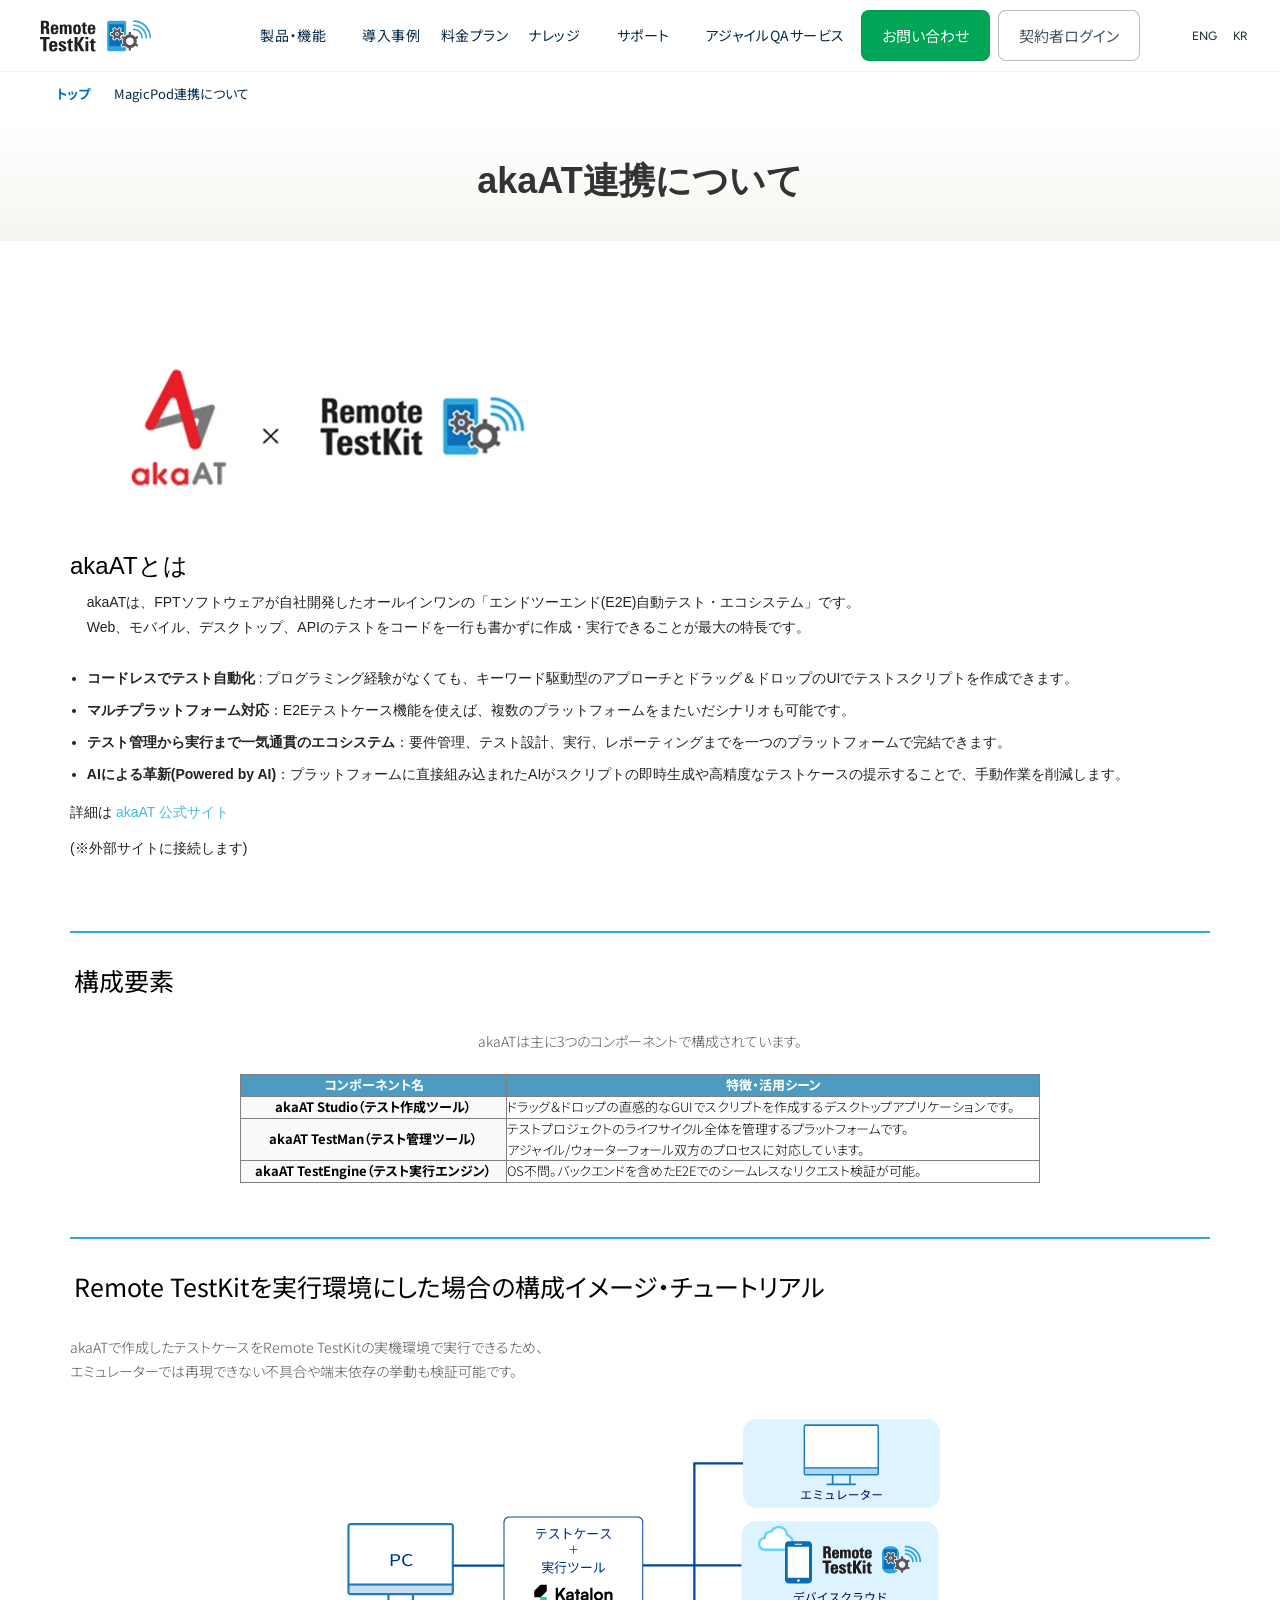
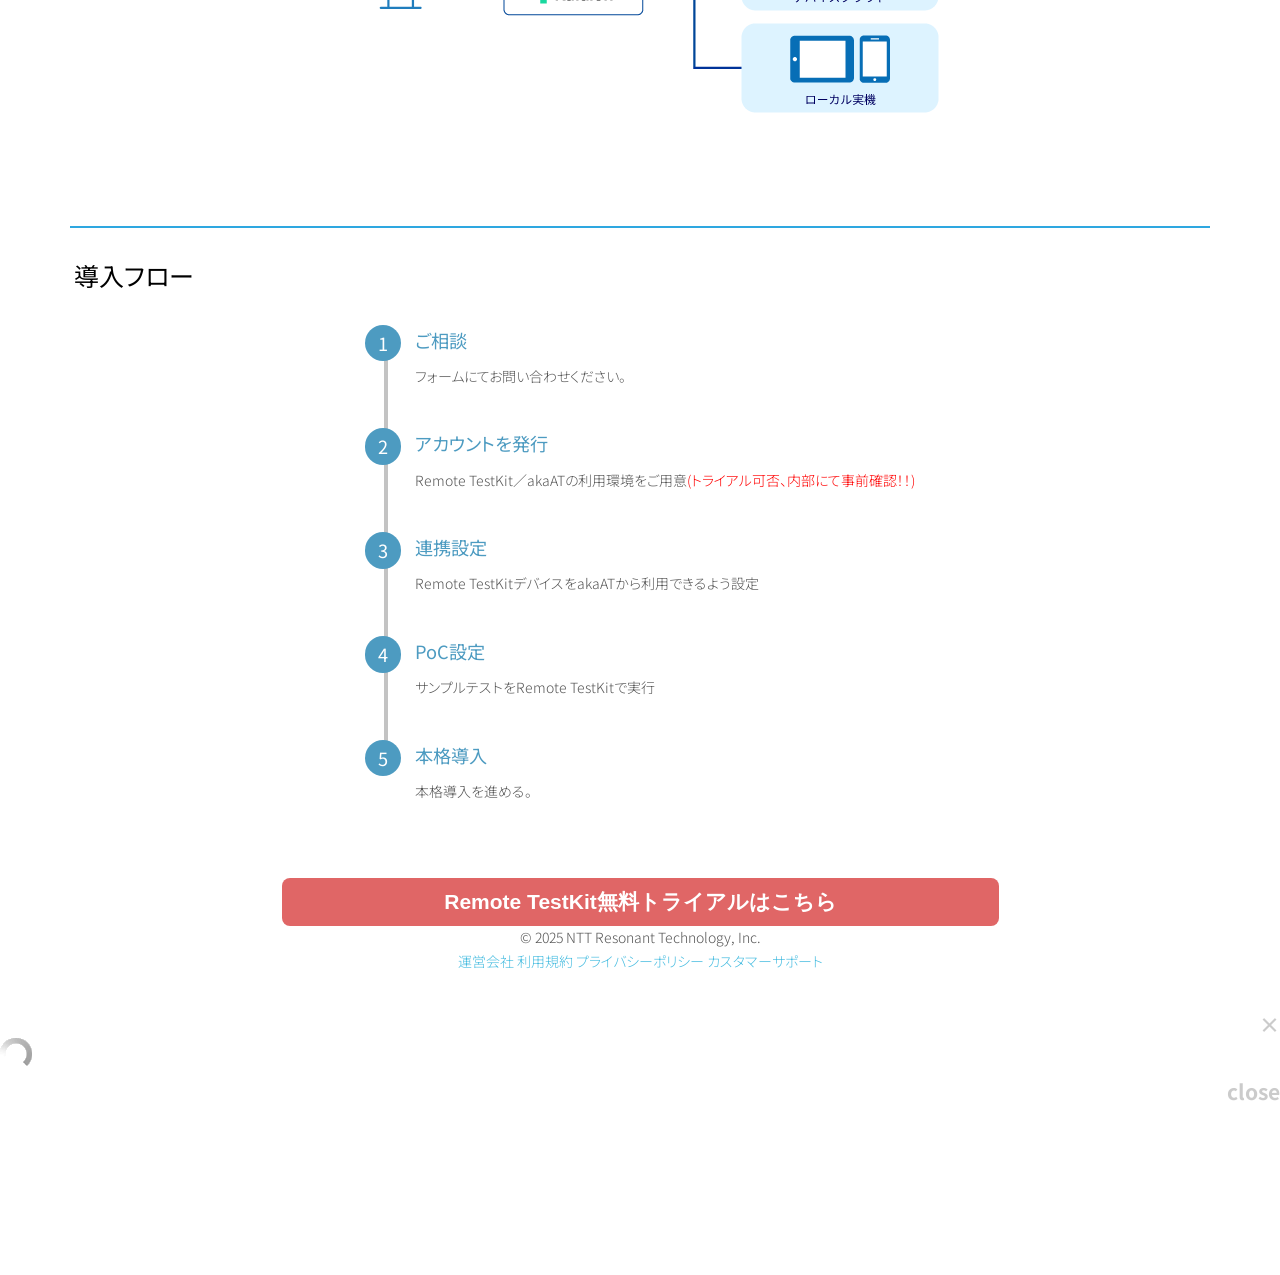
==== commit 5fedb1bc: "藤森さんレビュー反映版" ====
--- a/index.html
+++ b/index.html
@@ -275,13 +275,13 @@
 
       <h4 style="margin: 0 0 8px; font-weight: 400; color: #000;">akaATとは</h4>
       <ul style="margin: 0; padding-left: 1.2em;">
-        akaATは、ベトナム発のグローバルIT企業 FPT Software が2020年に開発・提供を開始したオールインワンのテスト自動化エコシステムです。
+        akaATは、FPTソフトウェアが自社開発したオールインワンの「エンドツーエンド(E2E)自動テスト・エコシステム」です。</br>
         Web、モバイル、デスクトップ、APIのテストをコードを一行も書かずに作成・実行できることが最大の特長です。</br>
         </br>
         <li><b>コードレスでテスト自動化</b> : プログラミング経験がなくても、キーワード駆動型のアプローチとドラッグ＆ドロップのUIでテストスクリプトを作成できます。</li>
         <li><b>マルチプラットフォーム対応</b>：E2Eテストケース機能を使えば、複数のプラットフォームをまたいだシナリオも可能です。</li>
         <li><b>テスト管理から実行まで一気通貫のエコシステム</b>：要件管理、テスト設計、実行、レポーティングまでを一つのプラットフォームで完結できます。</li>
-        <li><b>無料プランで始められる低い導入障壁</b>：チームの規模やニーズに応じて段階的にスケールアップできるため、初期投資のリスクを最小限に抑えられます。</li>
+        <li><b>AIによる革新(Powered by AI)</b>：プラットフォームに直接組み込まれたAIがスクリプトの即時生成や高精度なテストケースの提示することで、手動作業を削減します。</li>
       </ul>
       <p style="margin-top: 12px;"> 詳細は <a href="https://akaat.com/" target="_blank" rel="noopener">akaAT 公式サイト</a></p>
       (※外部サイトに接続します)
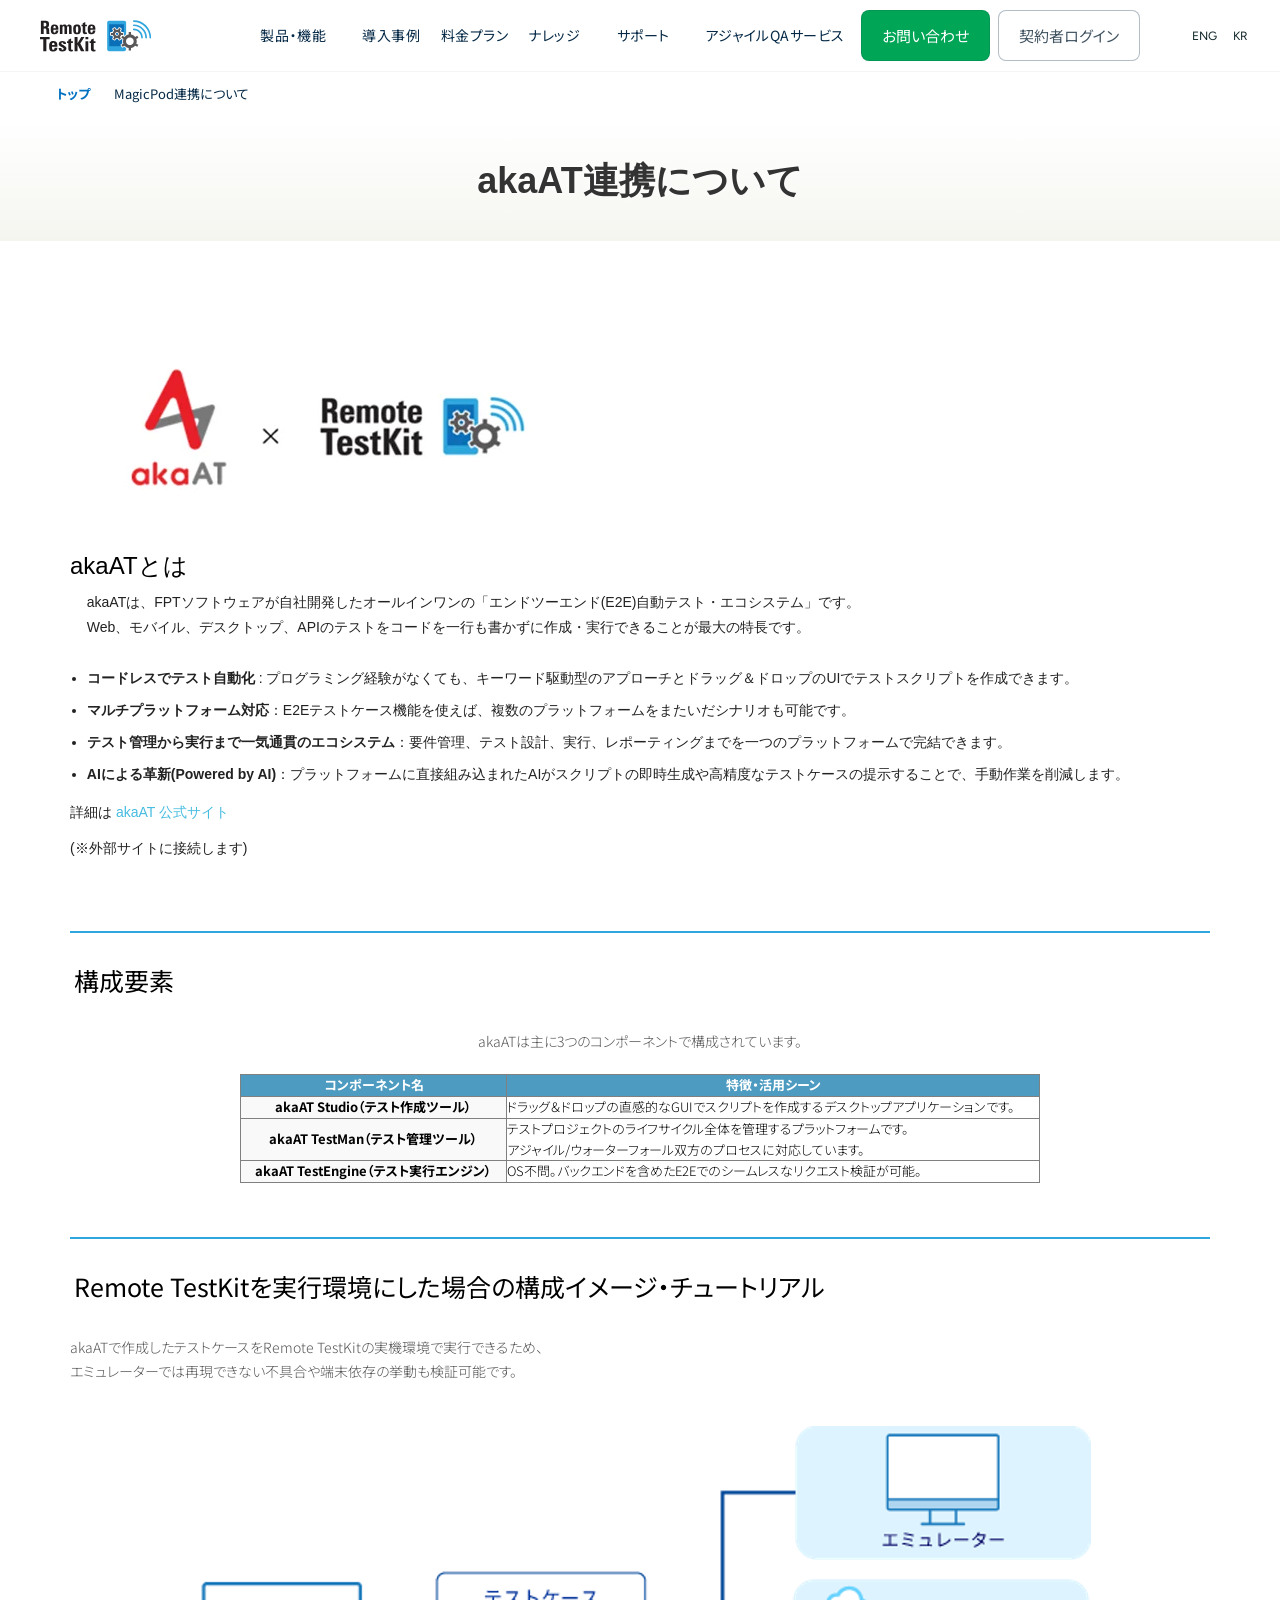
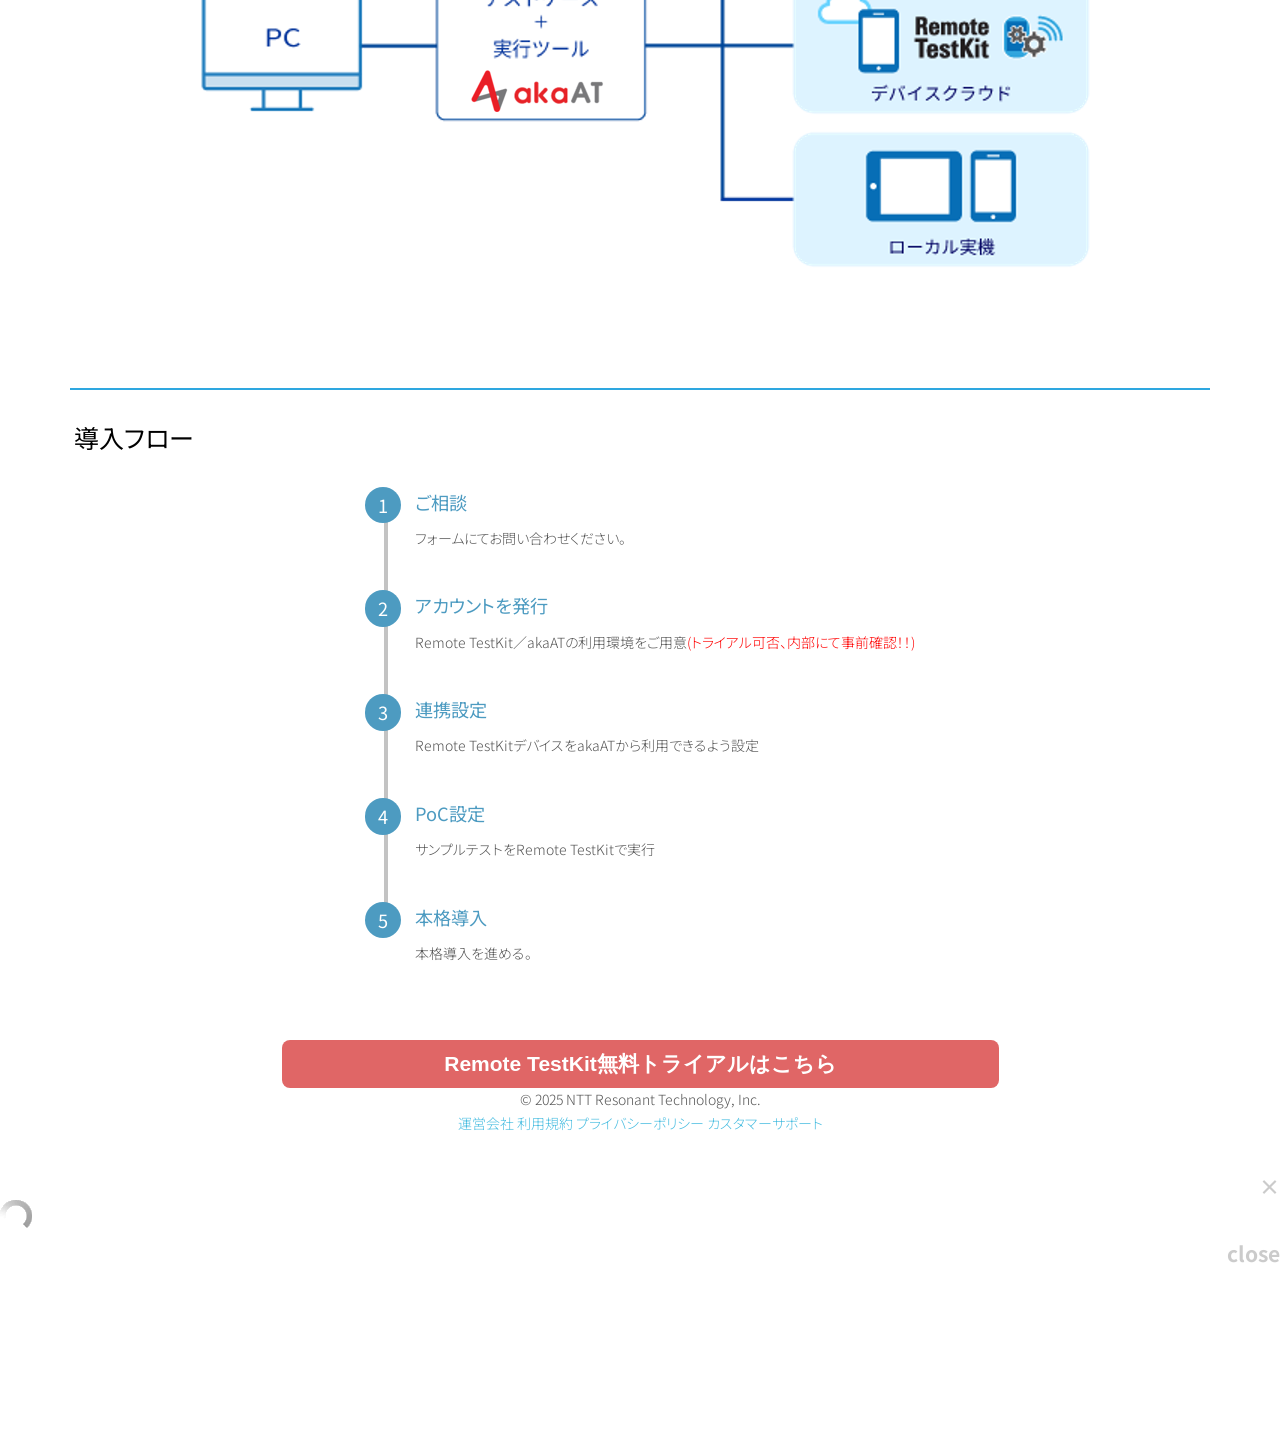
==== commit 52d3c299: "構成図ファイル名修正" ====
--- a/index.html
+++ b/index.html
@@ -344,7 +344,7 @@
   </p>
   
   <div style="flex: 1 1 45%; min-width: 300px; text-align: center;">
-      <img loading="lazy" src="./akaAT連携について _ Remote TestKit_files/ConnectStructure.png" alt="構成イメージ" width="600" height="352" style="max-width:100%; height:auto; vertical-align: top;" class="aligncenter size-medium wp-image-485919">
+      <img loading="lazy" src="./akaAT連携について _ Remote TestKit_files/ConnectStructure_akaAT.png" alt="構成イメージ" width="600" height="352" style="max-width:100%; height:auto; vertical-align: top;" class="aligncenter size-medium wp-image-485919">
     </div>
    
 
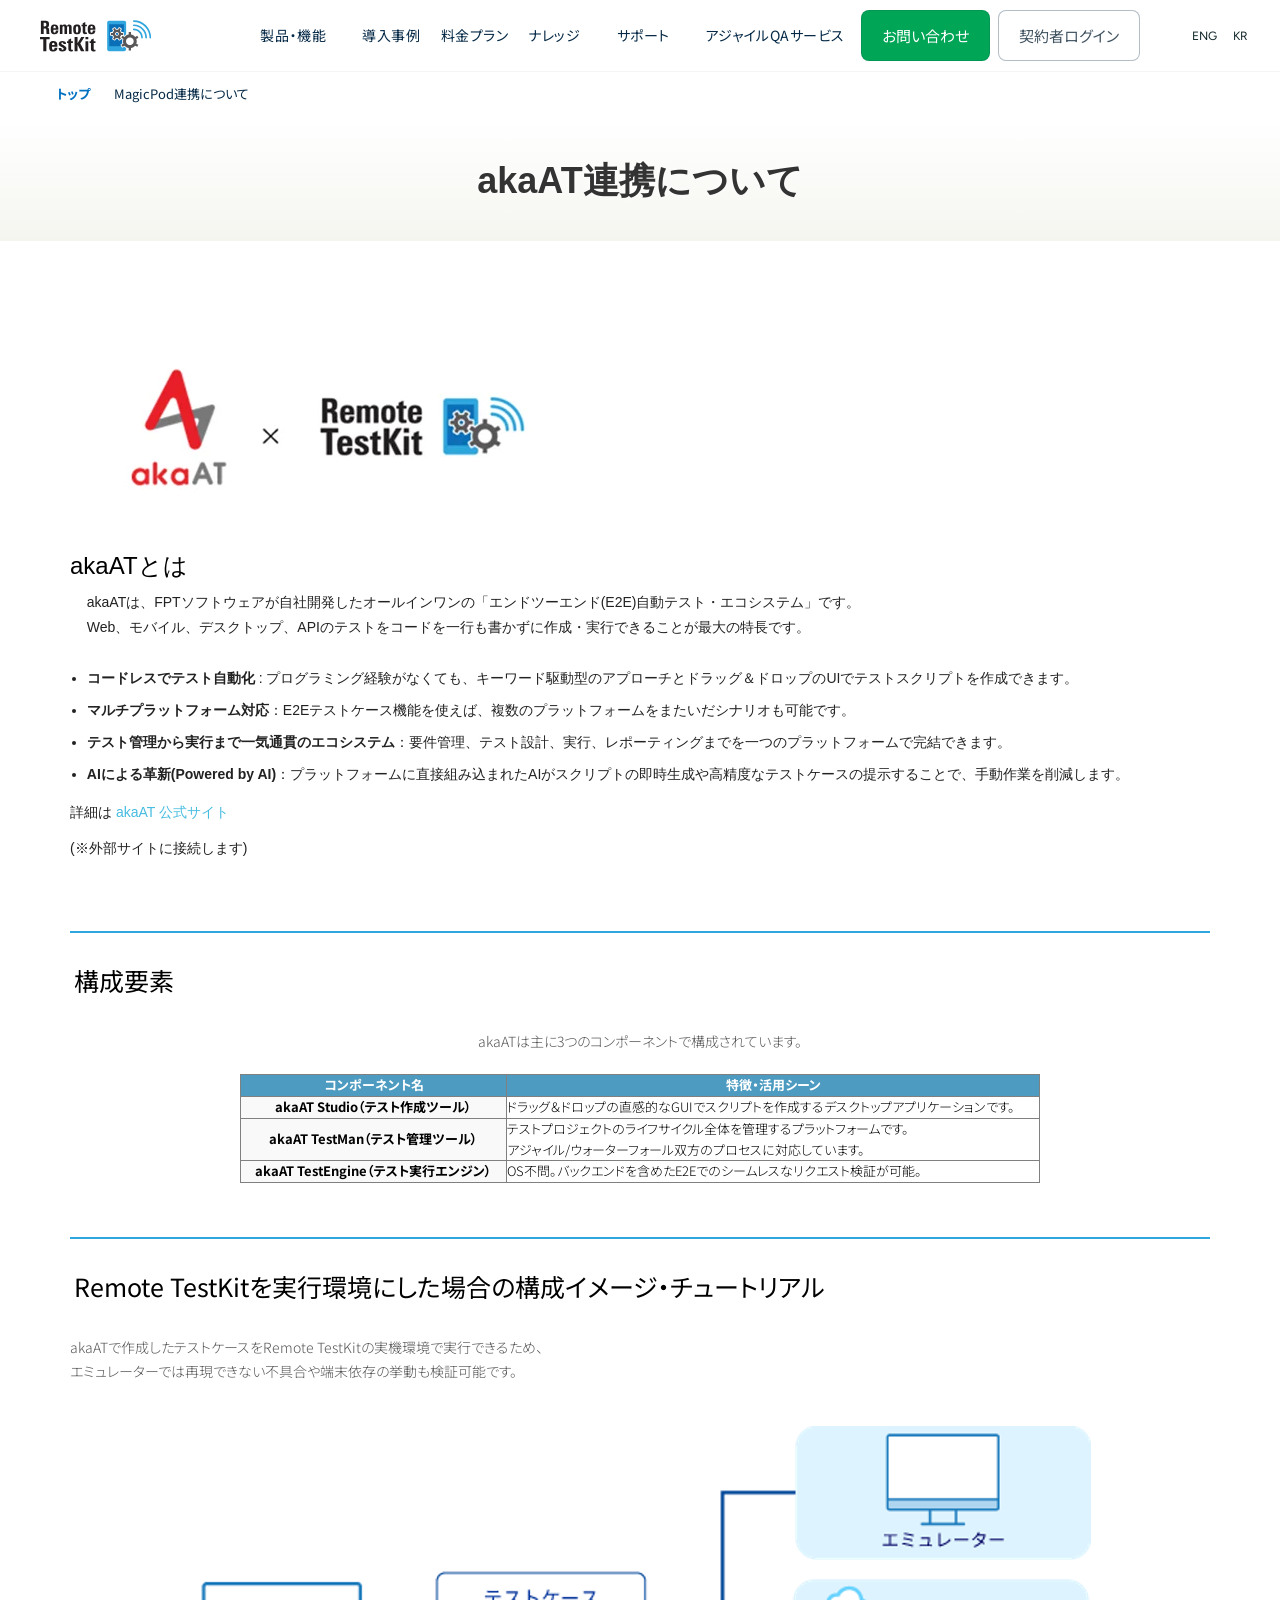
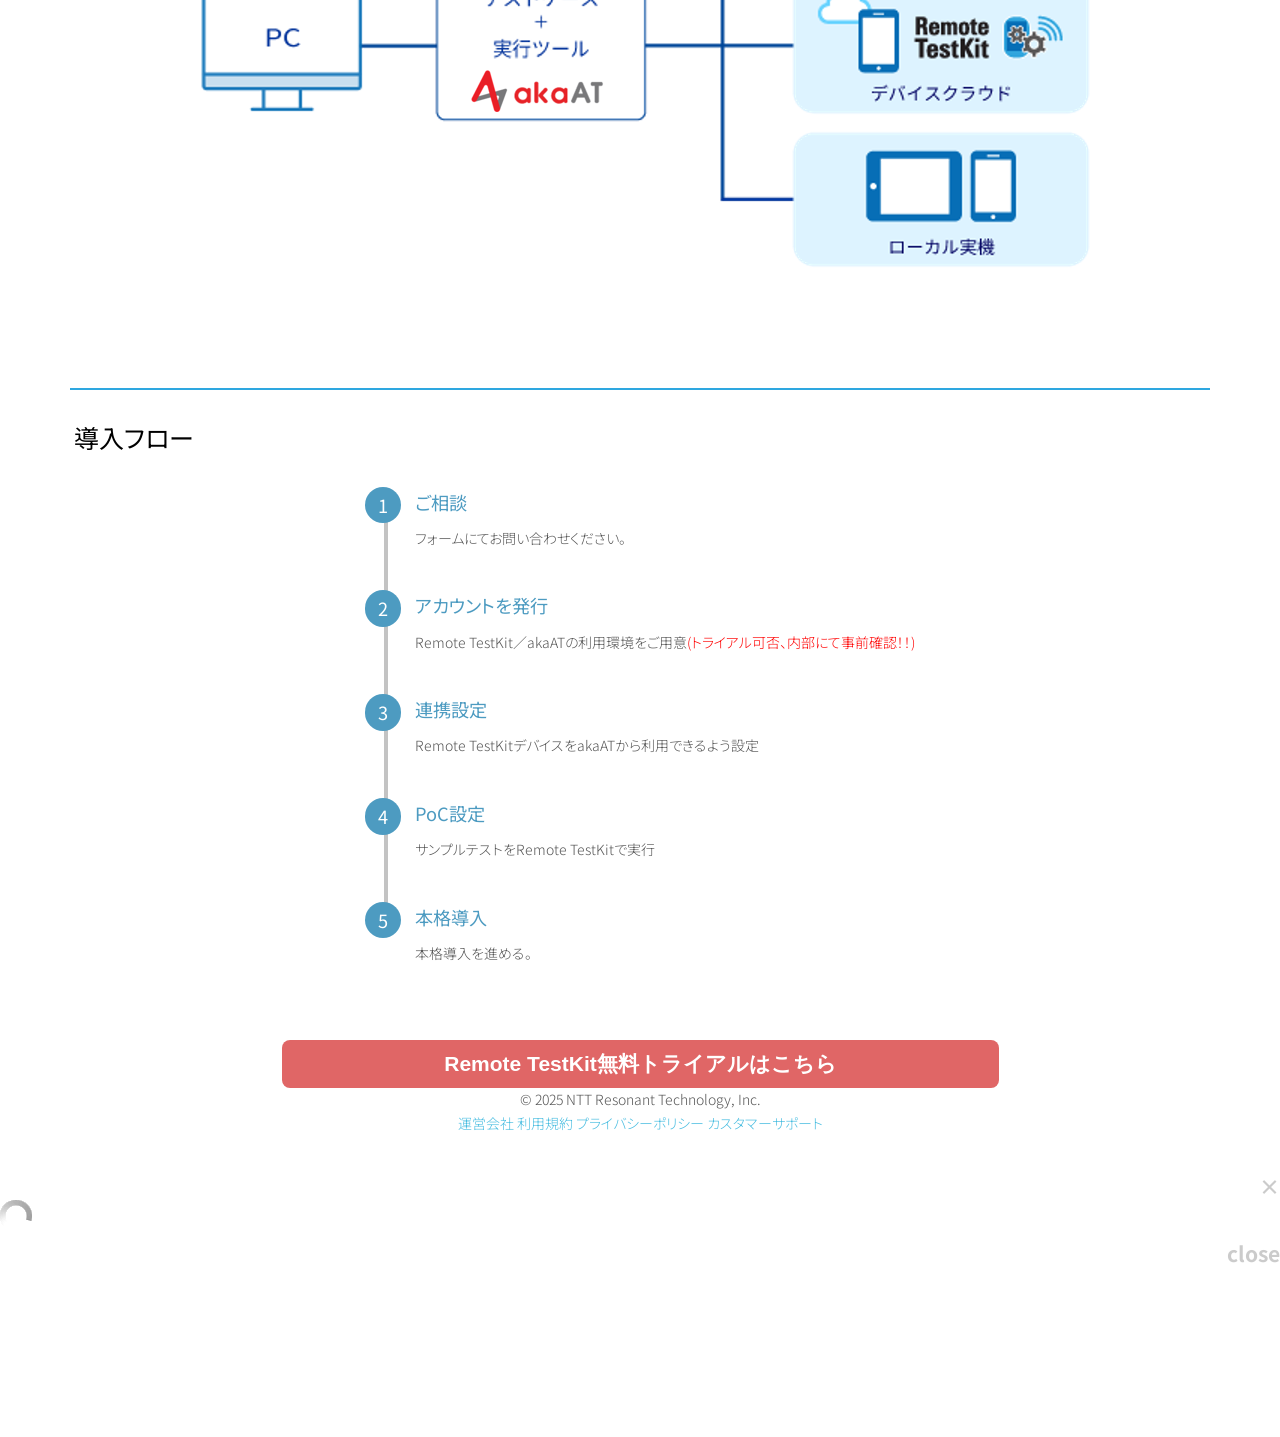
==== commit 955e8f46: "画像サイズ調整テスト" ====
--- a/index.html
+++ b/index.html
@@ -344,7 +344,7 @@
   </p>
   
   <div style="flex: 1 1 45%; min-width: 300px; text-align: center;">
-      <img loading="lazy" src="./akaAT連携について _ Remote TestKit_files/ConnectStructure_akaAT.png" alt="構成イメージ" width="600" height="352" style="max-width:100%; height:auto; vertical-align: top;" class="aligncenter size-medium wp-image-485919">
+      <img loading="lazy" src="./akaAT連携について _ Remote TestKit_files/ConnectStructure_akaAT.png" alt="構成イメージ" width="200" height="352" style="max-width:100%; height:auto; vertical-align: top;" class="aligncenter size-medium wp-image-485919">
     </div>
    
 
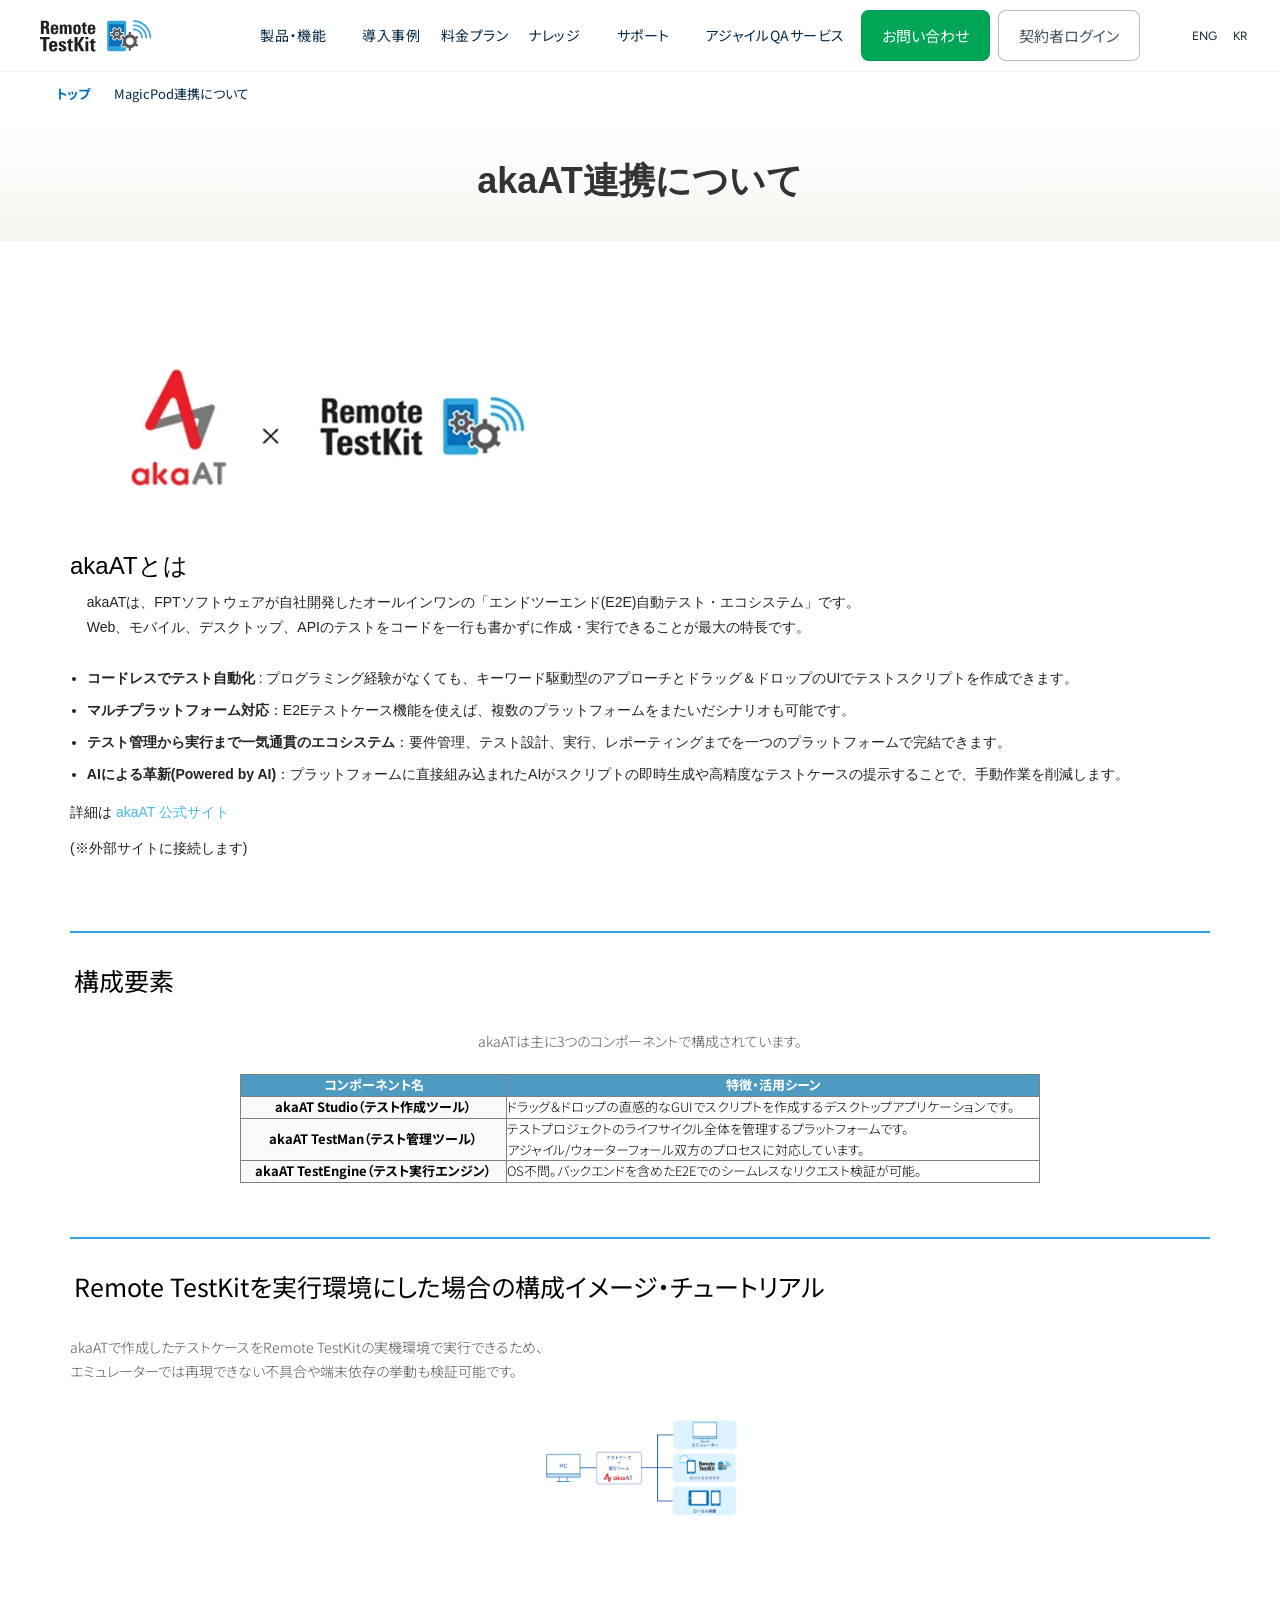
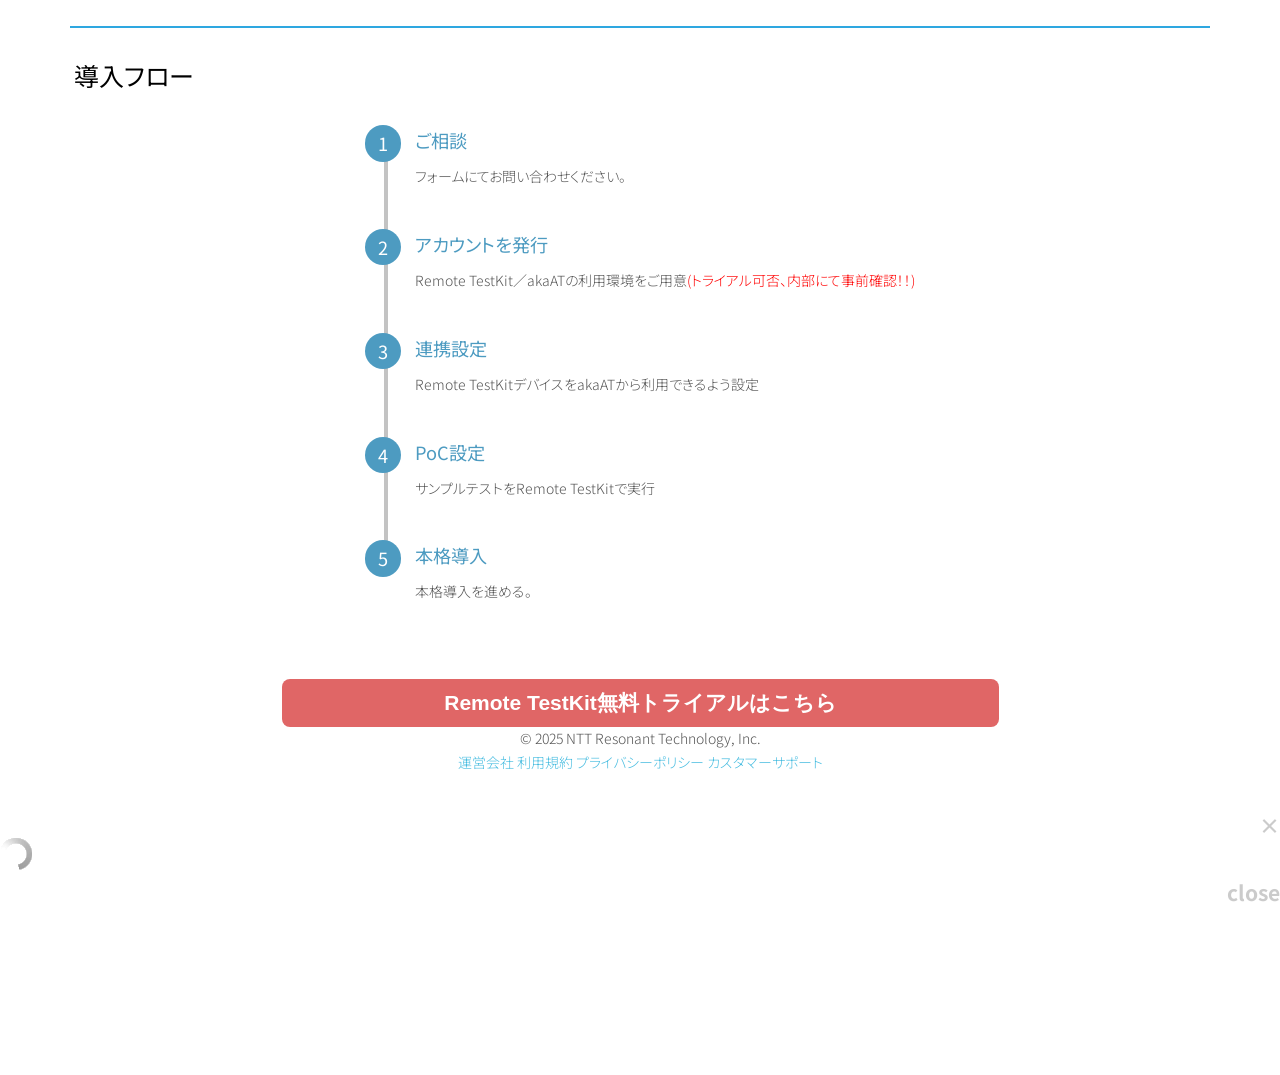
==== commit 2cc90c23: "important タグテスト" ====
--- a/index.html
+++ b/index.html
@@ -344,8 +344,13 @@
   </p>
   
   <div style="flex: 1 1 45%; min-width: 300px; text-align: center;">
-      <img loading="lazy" src="./akaAT連携について _ Remote TestKit_files/ConnectStructure_akaAT.png" alt="構成イメージ" width="200" height="352" style="max-width:100%; height:auto; vertical-align: top;" class="aligncenter size-medium wp-image-485919">
-    </div>
+    <!--  
+    <img loading="lazy" src="./akaAT連携について _ Remote TestKit_files/ConnectStructure_akaAT.png" alt="構成イメージ" width="200" height="352" style="max-width:100%; height:auto; vertical-align: top;" class="aligncenter size-medium wp-image-485919">
+  -->
+  <img loading="lazy" src="./akaAT連携について _ Remote TestKit_files/ConnectStructure_akaAT.png" alt="構成イメージ" 
+style="width: 200px !important; height: auto !important; max-width: 100%;" 
+class="aligncenter size-medium wp-image-485919">  
+  </div>
    
 
   
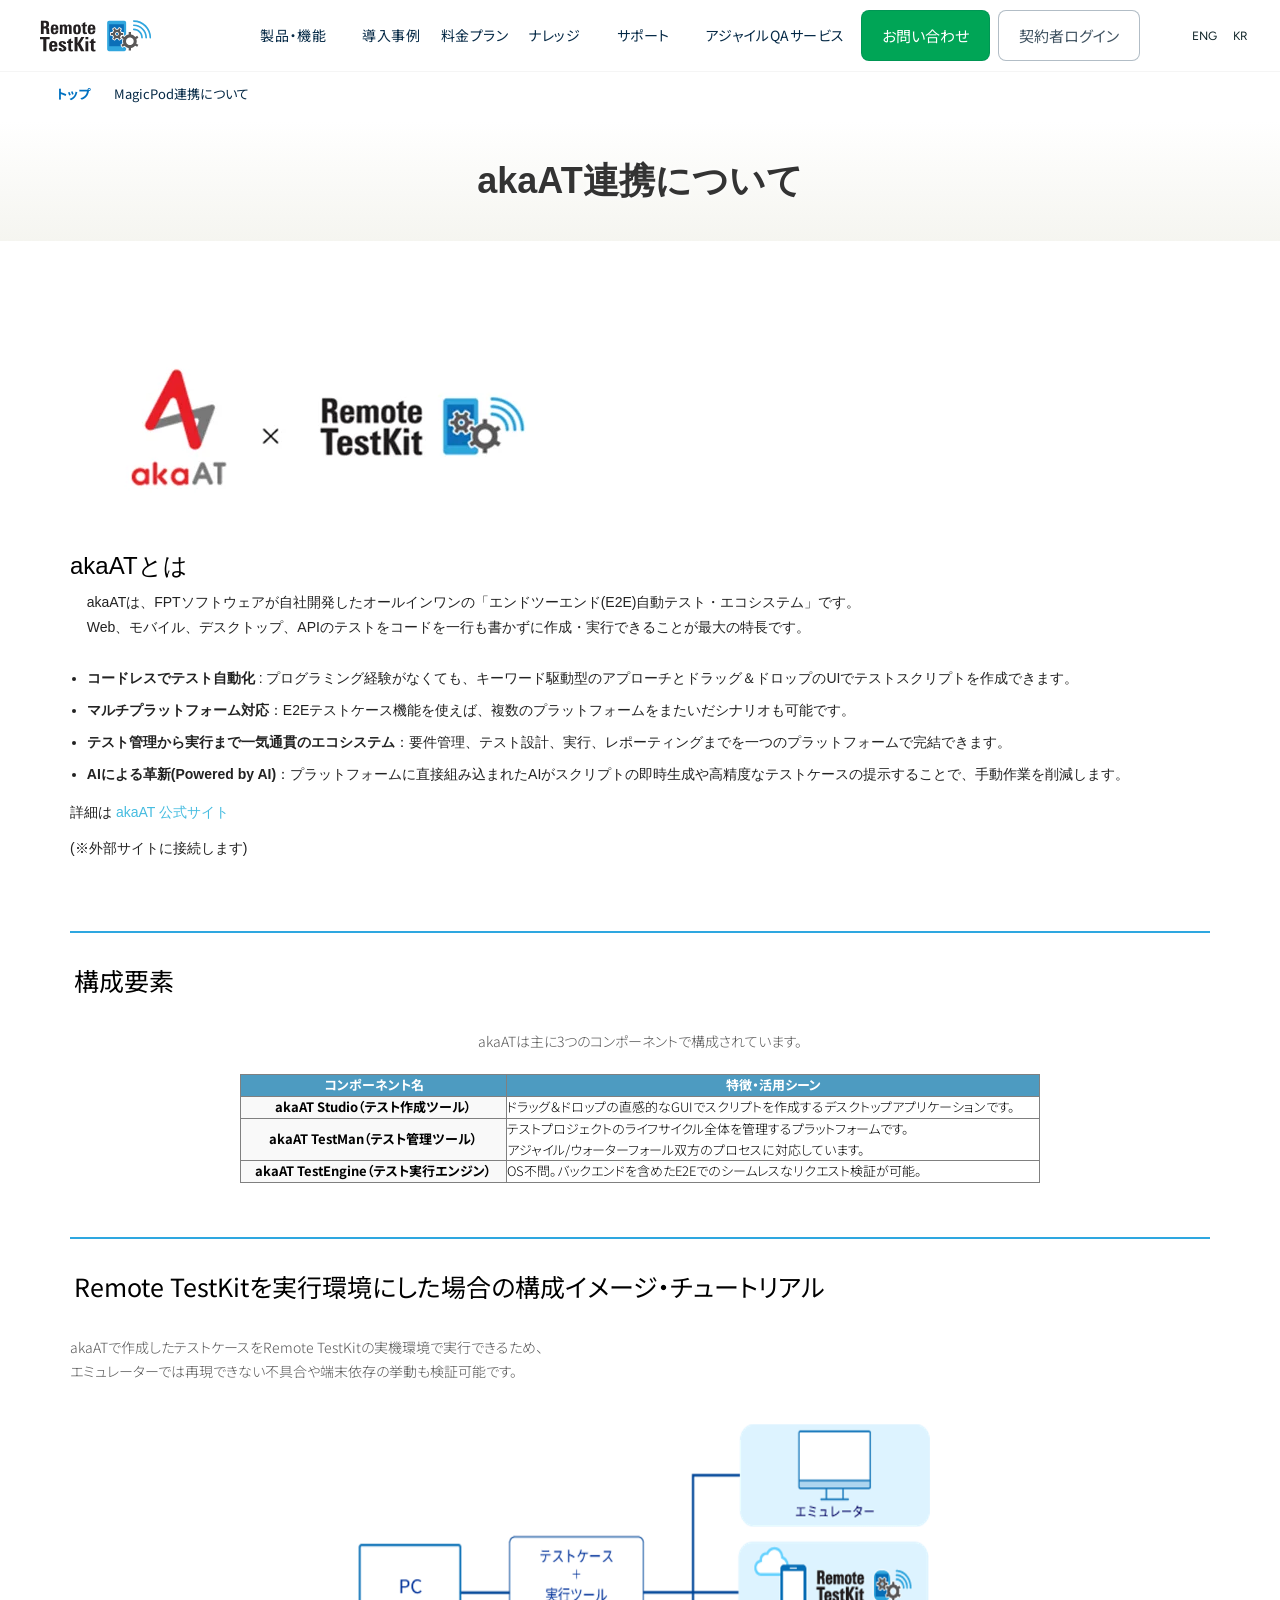
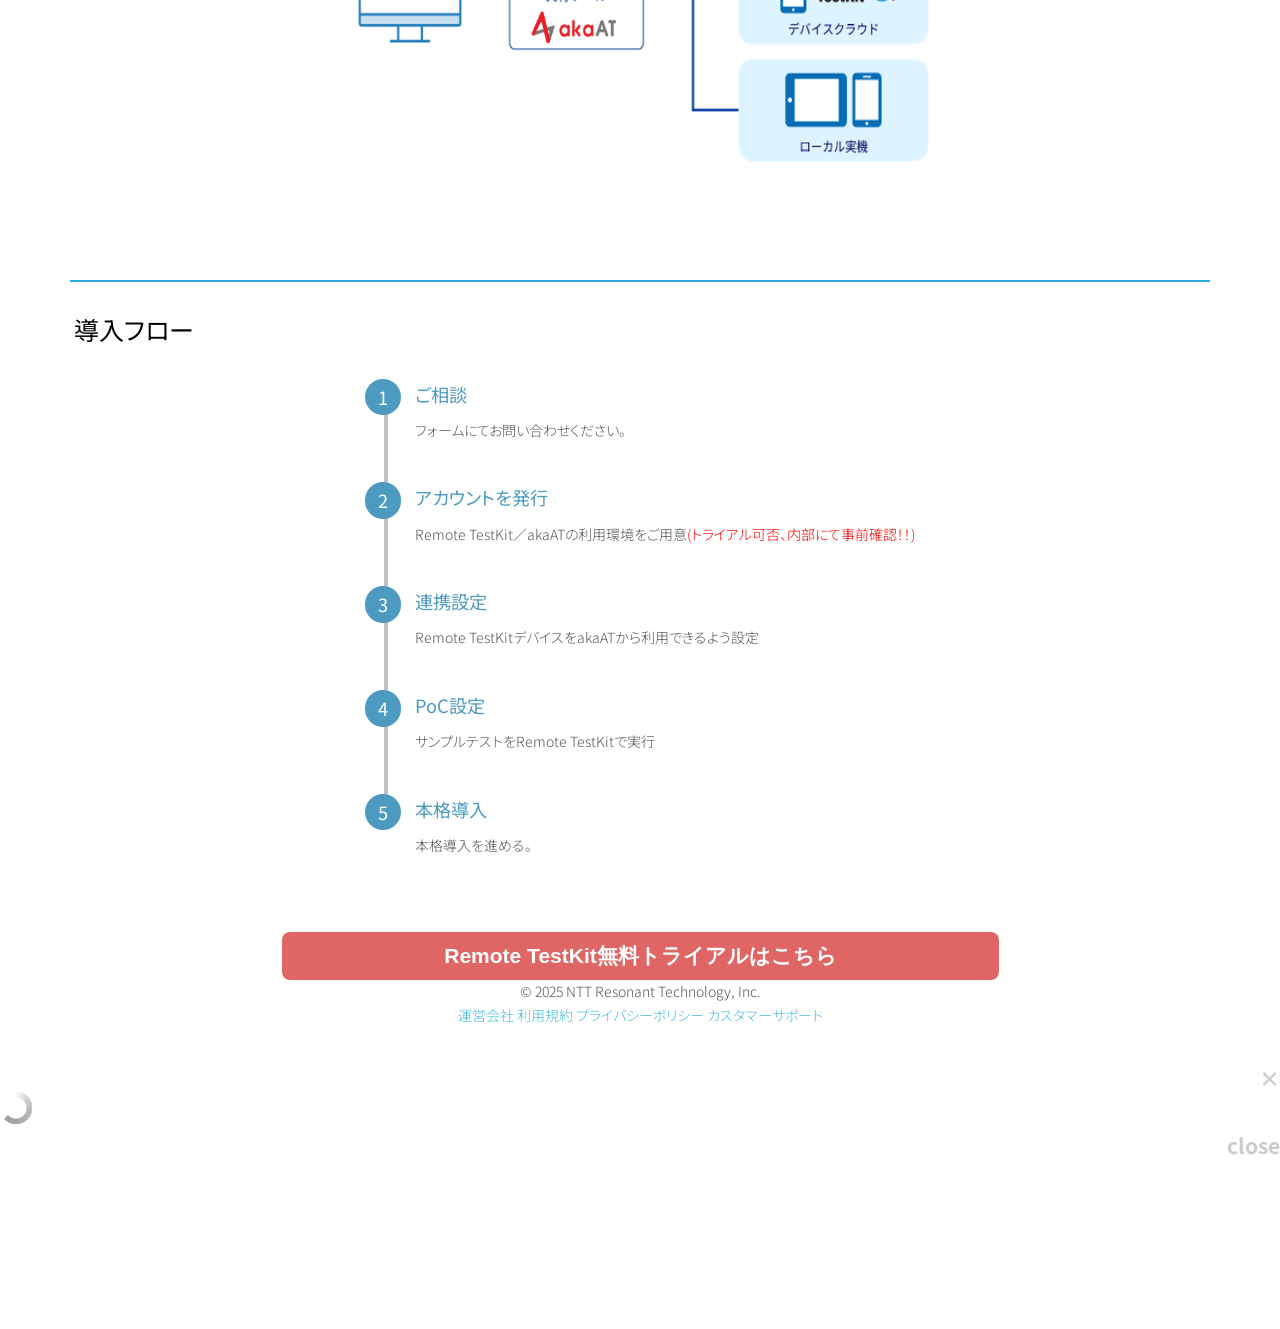
==== commit d6b8a00c: "600x352test" ====
--- a/index.html
+++ b/index.html
@@ -348,7 +348,7 @@
     <img loading="lazy" src="./akaAT連携について _ Remote TestKit_files/ConnectStructure_akaAT.png" alt="構成イメージ" width="200" height="352" style="max-width:100%; height:auto; vertical-align: top;" class="aligncenter size-medium wp-image-485919">
   -->
   <img loading="lazy" src="./akaAT連携について _ Remote TestKit_files/ConnectStructure_akaAT.png" alt="構成イメージ" 
-style="width: 200px !important; height: auto !important; max-width: 100%;" 
+style="width: 600px !important; height: 352px !important; max-width: 100%;" 
 class="aligncenter size-medium wp-image-485919">  
   </div>
    
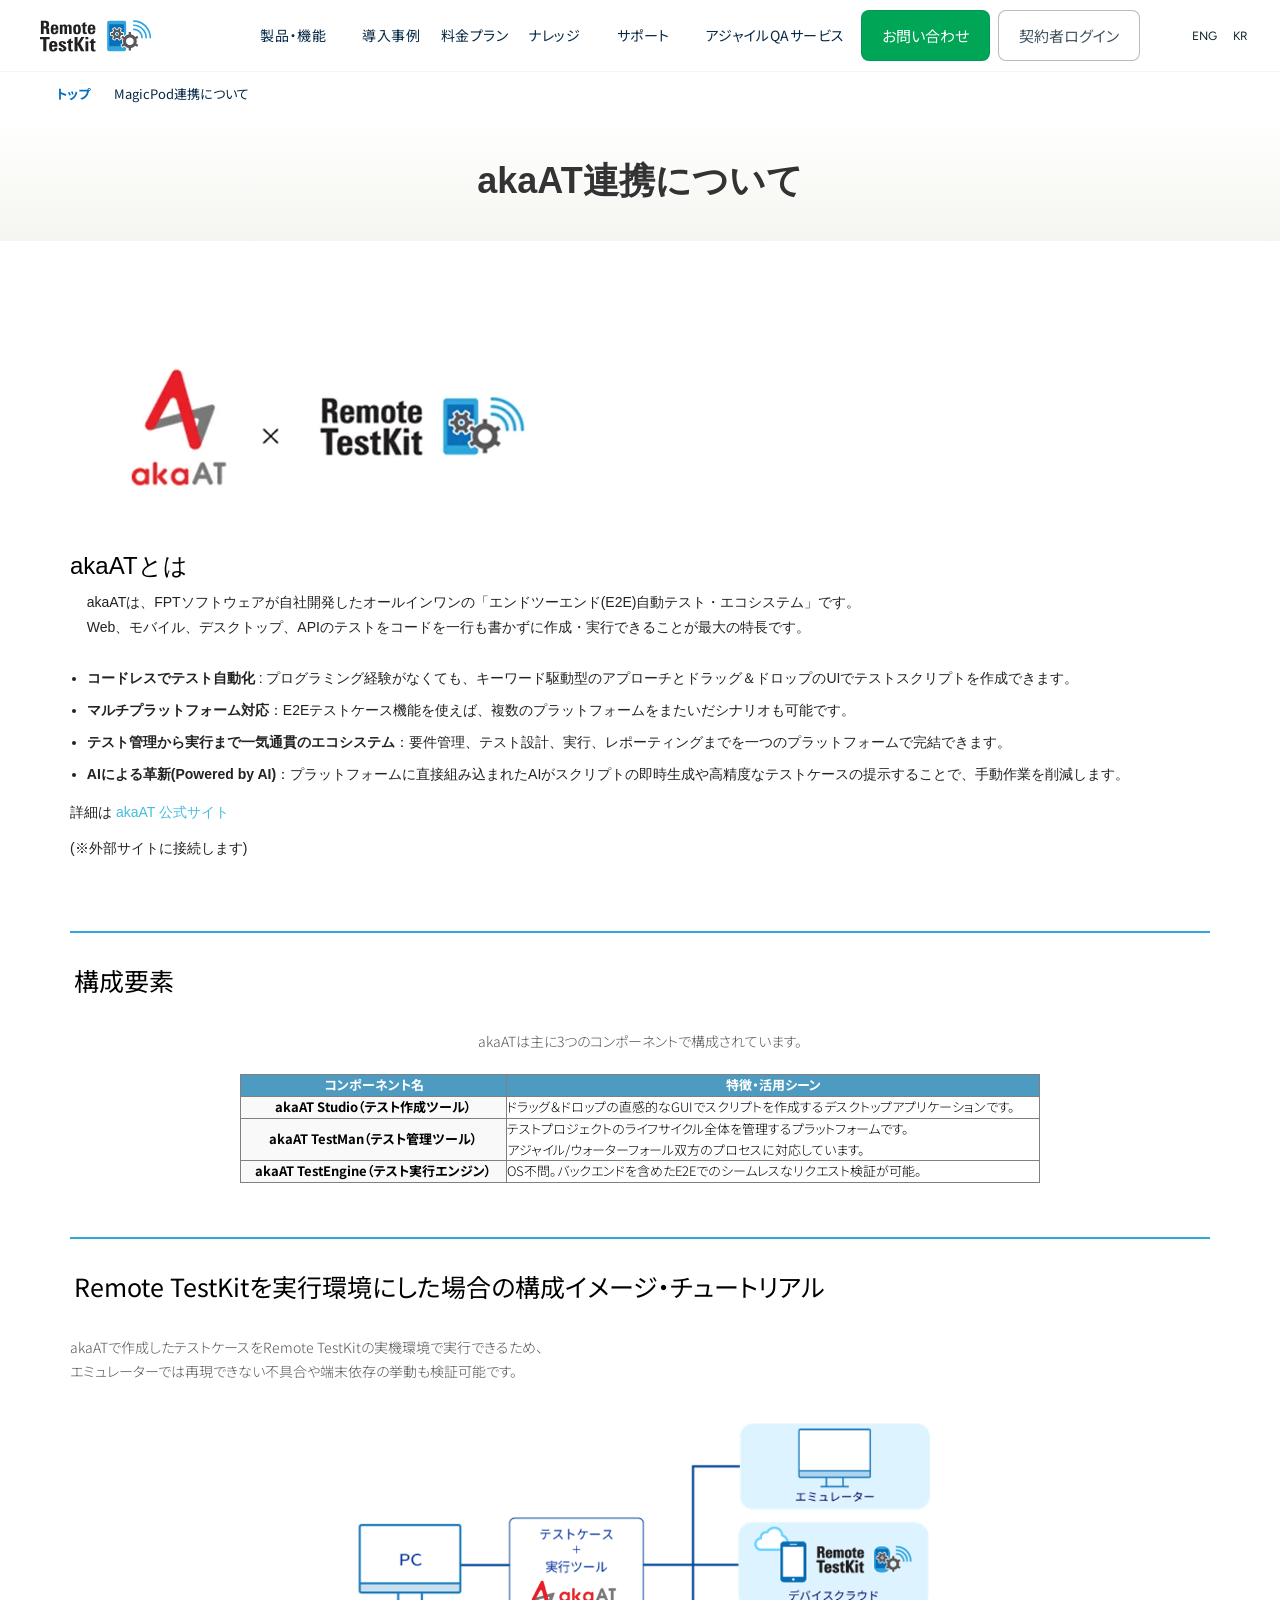
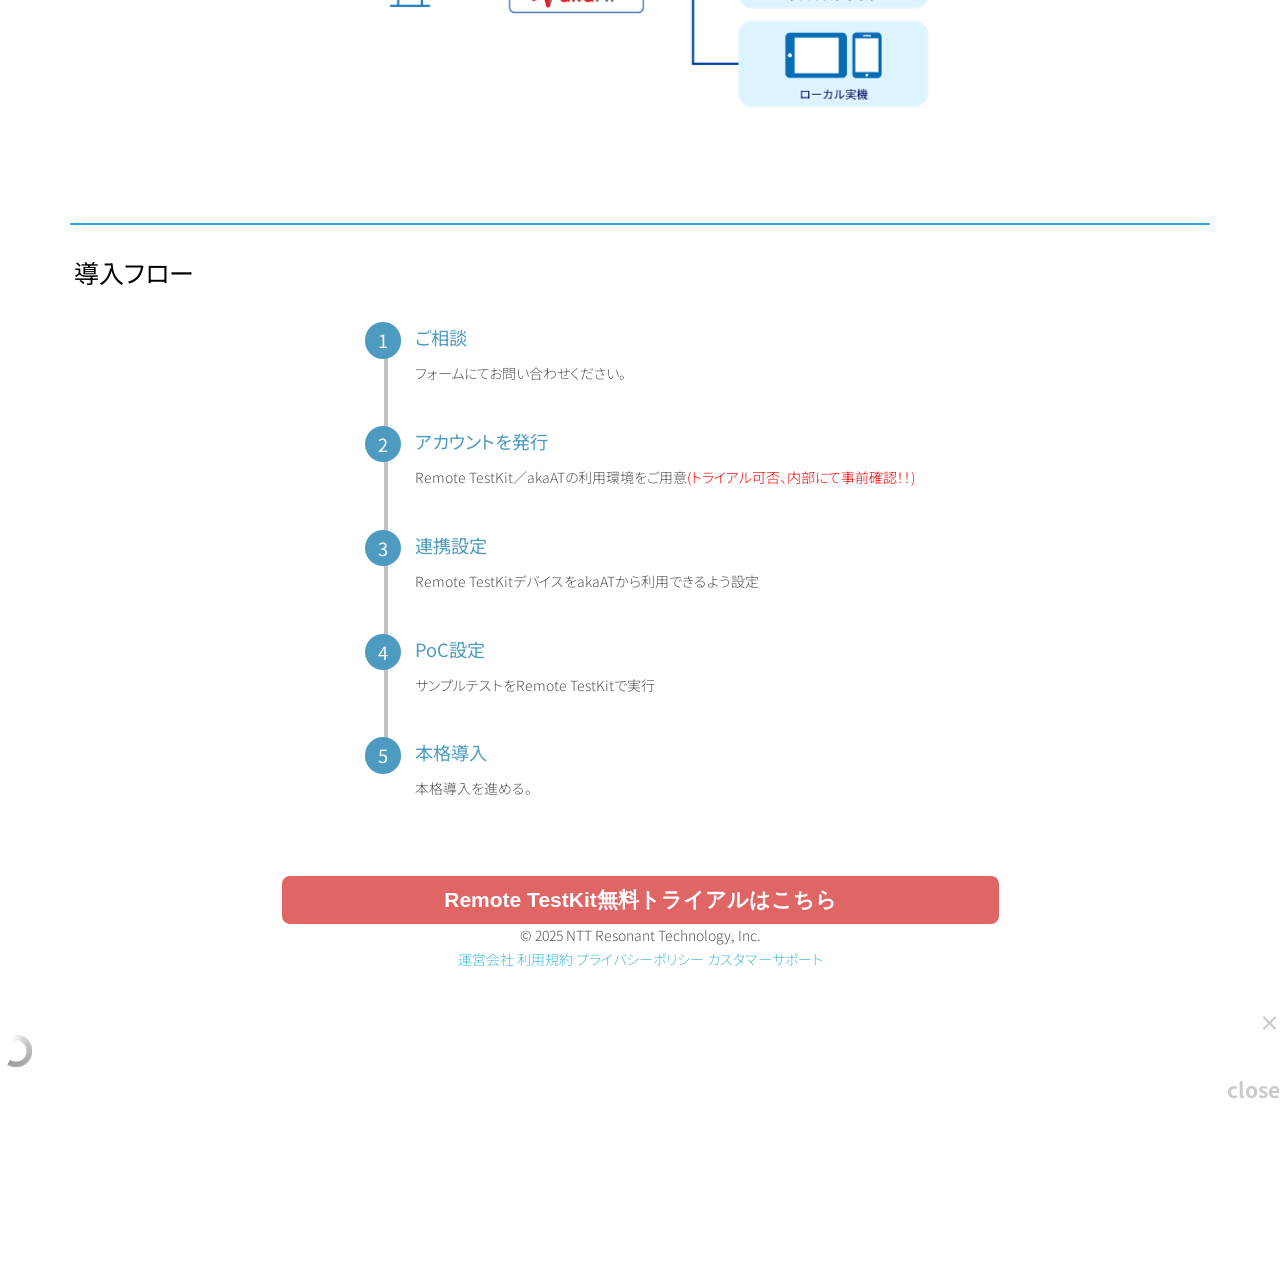
==== commit b21a0443: "構成図間延び修正" ====
--- a/index.html
+++ b/index.html
@@ -348,7 +348,7 @@
     <img loading="lazy" src="./akaAT連携について _ Remote TestKit_files/ConnectStructure_akaAT.png" alt="構成イメージ" width="200" height="352" style="max-width:100%; height:auto; vertical-align: top;" class="aligncenter size-medium wp-image-485919">
   -->
   <img loading="lazy" src="./akaAT連携について _ Remote TestKit_files/ConnectStructure_akaAT.png" alt="構成イメージ" 
-style="width: 600px !important; height: 352px !important; max-width: 100%;" 
+style="width: 600px !important; height: auto !important; max-width: 100%;" 
 class="aligncenter size-medium wp-image-485919">  
   </div>
    
